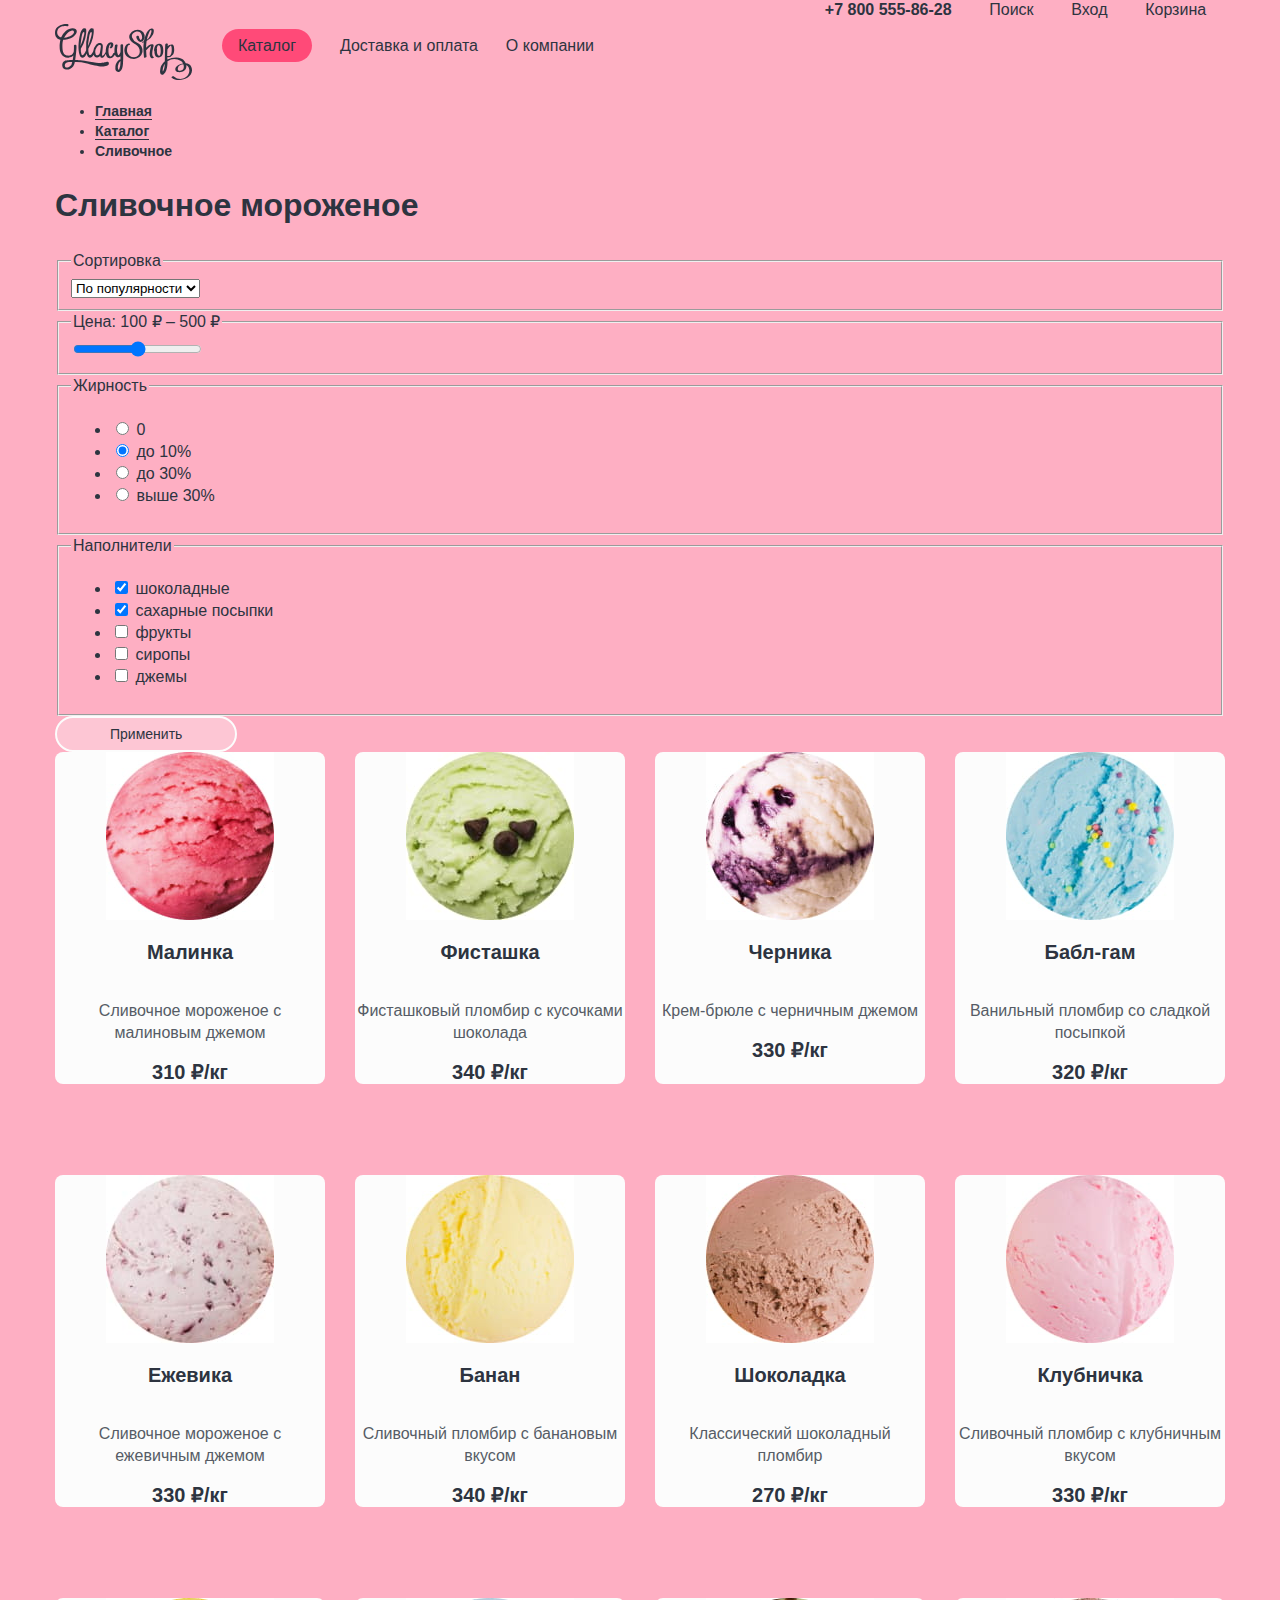
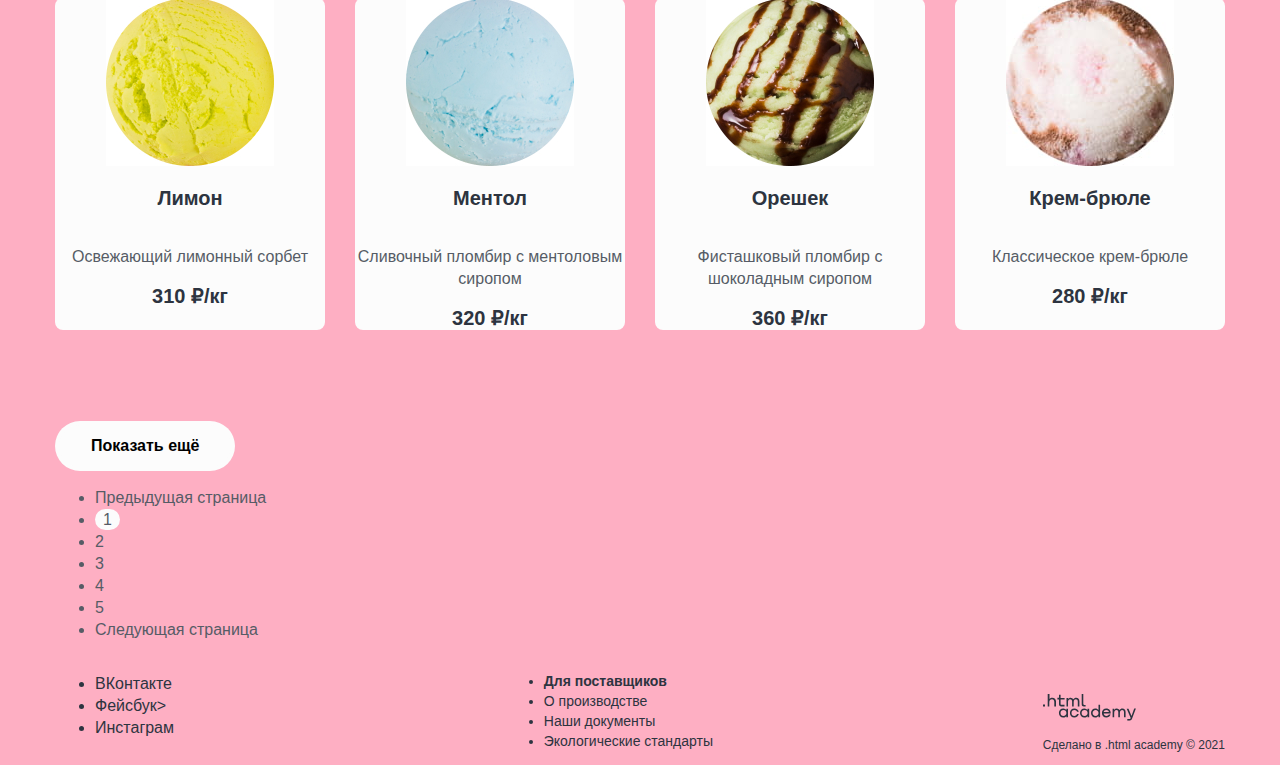
==== catalog.html @ a1d9c7c0 "Merge pull request #4 from ElenaMihailova/master" ====
<!DOCTYPE html>
<html lang="ru">
<head>
  <meta charset="UTF-8">
  <meta http-equiv="X-UA-Compatible" content="IE=edge">
  <meta name="viewport" content="width=device-width, initial-scale=1.0">
  <link rel="stylesheet" href="styles/styles.css">
  <title>Каталог</title>
</head>
<body>
  <header class="page_header">
    <a class="navigation_logo" href="index.html">
      <img class="page_header_logo" src="images/logo.svg" width="137" height="56" alt="Логотип">
    </a>
    <nav class="navigation">
      <ul class="navigation_list">
        <li class="navigation_item">
          <a class="navigation_link navigation_link_aktiv">Каталог</a>
        </li>
        <li class="navigation_item">
          <a class="navigation_link" href="#">Доставка и оплата</a>
        </li>
        <li class="navigation_item">
          <a class="navigation_link" href="#">О компании</a>
        </li>
      </ul>
    </nav>
    <ul class="info-user">
      <li class="info_item">
        <a class="contacts-phone" href="tel:+78005558628">+7 800 555-86-28</a>
      </li>
      <li class="info_item">
        <a class="info_link" href="#">
          <span class="visually-hidden">Поиск</span>
        </a>
      </li>
      <li class="info_item">
        <a class="info_link" href="#">
          <span class="visually-hidden">Вход</span>
        </a>
      </li>
      <li class="info_item">
        <a class="info_link" href="#">
          <span class="visually-hidden">Корзина</span>
        </a>
      </li>
    </ul>
  </header>
  <main class="main_inner main-container">
    <div class="page_container">
    <header class="inner_header">
      <ul class="breadcrumbs">
        <li class="breadcrumbs_item">
          <a class="breadcrumbs_link" href="index.html">Главная</a>
        </li>
        <li class="breadcrumbs_item">
          <a class="breadcrumbs_link" href="#">Каталог</a>
        </li>
        <li class="breadcrumbs_item">
          <a class="breadcrumbs_link_active">Сливочное</a>
        </li>
      </ul>
      <h1 class="inner_header_title">Сливочное мороженое</h1>
    </header>
    <section class="catalog_products">
      <h2 hidden class="visually-hidden">Список сортов с фильтрами</h2>
      <div class="catalog_filter_container">   
      <form class="catalog_filter" action="https://echo.htmlacademy.ru/" method="get">
        <fieldset class="catalog_filter_group">
          <legend class="catalog_filter_group_title">Сортировка</legend>
          <select class="select_control" aria-label="Сортировка">
            <option value="popular">По популярности</option>
          </select>
        </fieldset>
        <fieldset class="catalog_filter_group">
          <legend class="catalog_filter_title">Цена: 100 ₽ – 500 ₽</legend>
          <input class="control-input" type="range" min="100" max="500" step="50">
        </fieldset>
        <fieldset class="catalog_filter_group">
          <legend class="catalog_filter_title">Жирность</legend>
          <ul class="catalog_filter_list">
            <li class="catalog_filter_item">
              <label class="control">
                <input class="control-input" type="radio" name="Жирность" value="0">
                0
              </label>
            </li>
            <li class="catalog_filter_item">
              <label class="control">
                <input class="control-input" type="radio" name="Жирность" value="10" checked>
                до 10%
              </label>
            </li>
            <li class="catalog_filter_item">
              <label class="control">
                <input class="control-input" type="radio" name="Жирность" value="30%">
                до 30%
              </label>
            </li>
            <li class="catalog_filter_item">
              <label class="control">
                <input class="control-input" type="radio" name="Жирность" value="выше 30">
                выше 30%
              </label>
            </li>
          </ul>
        </fieldset>
        <fieldset class="catalog_filter_group">
          <legend class="catalog_filter_title">Наполнители</legend>
          <ul class="catalog_filter_list">
            <li class="catalog_filter_item">
              <label class="control">
                <input class="control-input" type="checkbox" name="chocolate" checked>
                шоколадные
              </label>
            </li>
            <li class="catalog_filter_item">
              <label class="control">
                <input class="control-input" type="checkbox" name="sugar" checked>
                сахарные посыпки
              </label>
            </li>
            <li class="catalog_filter_item">
              <label class="control">
                <input class="control-input" type="checkbox" name="fruits">
                фрукты
              </label>
            </li>
            <li class="catalog_filter_item">
              <label class="control">
                <input class="control-input" type="checkbox" name="syrup">
                сиропы
              </label>
            </li>
            <li class="catalog_filter_item">
              <label class="control">
                <input class="control-input" type="checkbox" name="jam">
                джемы
              </label>
            </li>
          </ul>
        </fieldset>
        <button class="button_select" type="submit">Применить</button>
      </form>
    </div>
      <ul class="product_list">
        <li class="product_card">
          <img class="product_card_img" src="images/raspberry-foto.jpg" alt="Шарик малинового мороженого" width="168"
            height="168">
          <h3 class="product_card_title">Малинка</h3>
          <p class="product_card_description">Сливочное мороженое с малиновым джемом</p>
          <b class="product_card_price">310 ₽/кг</b>
          <a class="product_card_button" href="#"> 
          </a>
        </li>
        <li class="product_card">
          <img class="product_card_img" src="images/pistachio-foto.jpg" alt="Фисташка" width="168" height="168">
          <h3 class="product_card_title">Фисташка</h3>
          <p class="product_card_description">Фисташковый пломбир с кусочками шоколада</p>
          <b class="product_card_price">340 ₽/кг</b>
          <a class="product_card_button" href="#"> 
          </a>
        </li>
        <li class="product_card">
          <img class="product_card_img" src="images/blueberry-foto.jpg" alt="Черника" width="168" height="168">
          <h3 class="product_card_title">Черника</h3>
          <p class="product_card_description">Крем-брюле с черничным джемом</p>
          <b class="product_card_price">330 ₽/кг</b>
          <a class="product_card_button" href="#">
            </a>
        </li>
        <li class="product_card">
          <img class="product_card_img" src="images/bubble.jpg" alt="Бабл-гам" width="168" height="168">
          <h3 class="product_card_title">Бабл-гам</h3>
          <p class="product_card_description">Ванильный пломбир со сладкой посыпкой</p>
          <b class="product_card_price">320 ₽/кг</b>
          <a class="product_card_button" href="#"> 
          </a>
        </li>
        <li class="product_card">
          <img class="product_card_img" src="images/blackberry.jpg" alt="Ежевика" width="168" height="168">
          <h3 class="product_card_title">Ежевика</h3>
          <p class="product_card_description">Сливочное мороженое с ежевичным джемом</p>
          <b class="product_card_price">330 ₽/кг</b>
          <a class="product_card_button" href="#"> 
          </a>
        </li>
        <li class="product_card">
          <img class="product_card_img" src="images/banana.jpg" alt="Банан" width="168" height="168">
          <h3 class="product_card_title">Банан</h3>
          <p class="product_card_description">Сливочный пломбир с банановым вкусом</p>
          <b class="product_card_price">340 ₽/кг</b>
          <a class="product_card_button" href="#"> 
          </a>
        </li>
        <li class="product_card">
          <img class="product_card_img" src="images/chocolate.jpg" alt="Шоколадка" width="168" height="168">
          <h3 class="product_card_title">Шоколадка</h3>
          <p class="product_card_description">Классический шоколадный пломбир</p>
          <b class="product_card_price">270 ₽/кг</b>
          <a class="product_card_button" href="#"> 
          </a>
        </li>
        <li class="product_card">
          <img class="product_card_img" src="images/strawberry.jpg" alt="Клубничка" width="168" height="168">
          <h3 class="product_card_title">Клубничка</h3>
          <p class="product_card_description">Сливочный пломбир с клубничным вкусом</p>
          <b class="product_card_price">330 ₽/кг</b>
          <a class="product_card_button" href="#"> 
          </a>
        </li>
        <li class="product_card">
          <img class="product_card_img" src="images/lime.jpg" alt="Лимон" width="168" height="168">
          <h3 class="product_card_title">Лимон</h3>
          <p class="product_card_description">Освежающий лимонный сорбет</p>
          <b class="product_card_price">310 ₽/кг</b>
          <a class="product_card_button" href="#"> 
          </a>
        </li>
        <li class="product_card">
          <img class="product_card_img" src="images/menthol.jpg" alt="Ментол" width="168" height="168">
          <h3 class="product_card_title">Ментол</h3>
          <p class="product_card_description">Сливочный пломбир с ментоловым сиропом</p>
          <b class="product_card_price">320 ₽/кг</b>
          <a class="product_card_button" href="#"> 
          </a>
        </li>
        <li class="product_card">
          <img class="product_card_img" src="images/nuts.jpg" alt="Орешек" width="168" height="168">
          <h3 class="product_card_title">Орешек</h3>
          <p class="product_card_description">Фисташковый пломбир с шоколадным сиропом</p>
          <b class="product_card_price">360 ₽/кг</b>
          <a class="product_card_button" href="#">
          </a>
        </li>
        <li class="product_card">
          <img class="product_card_img" src="images/creme.jpg" alt="Крем-брюле" width="168" height="168">
          <h3 class="product_card_title">Крем-брюле</h3>
          <p class="product_card_description">Классическое крем-брюле</p>
          <b class="product_card_price">280 ₽/кг</b>
          <a class="product_card_button" href="#"> 
          </a>
        </li>
      </ul>
    </section>
    <button class="pagination_button" type="button">Показать ещё</button>
    <ul class="pagination_list">
      <li class="pagination_item">
        <a class="pagination_link pagination_prev pagination_disabled" href="#">
          <span class="visually-hidden">Предыдущая страница</span>
        </a>
      </li>
      <li class="pagination_item">
        <a class="pagination_link pagination_current">1</a>
      </li>
      <li class="pagination_item">
        <a class="pagination_link" href="#">2</a>
      </li>
      <li class="pagination_item">
        <a class="pagination_link" href="#">3</a>
      </li>
      <li class="pagination_item">
        <a class="pagination_link" href="#">4</a>
      </li>
      <li class="pagination_item">
        <a class="pagination_link" href="#">5</a>
      </li>
      <li class="pagination_item">
        <a class="pagination_link pagination_next" href="#">
          <span class="visually-hidden">Следующая страница</span>
        </a>
      </li>
    </ul>
  </div>
  </main>
  <footer class="page_footer">
    <div class="page-footer-container">  
    <ul class="socials_list">
      <li class="socials_item">
        <a class="button_social" href="https://vk.com/htmlacademy"><span class="visually-hidden">ВКонтакте</span>
        </a>
      </li>
      <li class="socials_item">
        <a class="button_social" href="https://www.facebook.com/htmlacademy"><span
            class="visually-hidden">Фейсбук</span>>
        </a>
      </li>
      <li class="socials_item">
        <a class="button_social" href="https://www.instagram.com/htmlacademy/"><span
            class="visually-hidden">Инстаграм</span>
        </a>
      </li>
    </ul>
    <div class="documents">
      <ul class="documents_list">
        <li class="documents_item"><b>Для
            поставщиков</b></li>
        <li class="documents_item">
          <a class="documents_link" href="#">О производстве</a>
        </li>
        <li class="documents_item">
          <a class="documents_link" href="#">Наши документы</a>
        </li>
        <li class="documents_item">
          <a class="documents_link" href="#">Экологические стандарты</a>
        </li>
      </ul>
    </div>
    <div class="info_academy">
      <a target="_blank" href="https://htmlacademy.ru/">
        <img src="images/logo_htmlacademy.svg" alt="Логотип" width="93" height="27">
      </a>
      <p>Сделано в
        <a target="_blank" href="https://htmlacademy.ru/">.html academy</a>
        © 2021
      </p>
    </div>
  </div>
  </footer>
</body>
</html>
---- styles/styles.css ----
@font-face {
	font-family: "Inter";
	src: url("../fonts/inter-400.woff2");
	font-style: normal;
	font-weight: 400;
	font-display: swap;
}
@font-face {
	font-family: "Inter";
	src: url("../fonts/inter-700.woff2");
	font-style: normal;
	font-weight: 700;
	font-display: swap;
}
@font-face {
	font-family: "Inter";
	src: url("../fonts/inter-900.woff2");
	font-style: normal;
	font-weight: 900;
	font-display: swap;
}
html {
	height: 100%;
}
body {
	font-family: "Inter", sans-serif;
	font-size: 16px;
	line-height: 22px;
	background-color: #feafc3;
	color: #565c66;
	margin: 0;
	display: flex;
	flex-direction: column;
	min-height: 100%;
}
header {
	line-height: 20px;
	color: #2d3440;
}
.main-container {
	flex-grow: 1;
}
.page_header a,
.main_index a,
.page_footer a,
.main_inner a,
.inner_header a {
	text-decoration: none;
	color: inherit;
}
.page_header {
	display: grid;
	grid-template-columns: 137px 400px 601px;
	column-gap: 16px;
	margin: 0 auto;
}
.page_header_logo {
	margin-top: 24px;
}
.navigation_list,
.info-user {
	margin: 0;
	padding: 0;
	list-style-type: none;
}
.navigation_list {
	display: flex;
	justify-content: space-around;
	margin-top: 36px;
}
.info-user {
	display: flex;
	justify-content: space-around;
	margin-left: 182px;
}
.contacts-phone {
	font-weight: 700;
}
.page_container {
	width: 1170px;
	margin: 0 auto;
}
.slider_options {
	list-style-type: none;
	padding: 0;
	margin: 0;
}
.slider_title {
	font-weight: 900;
	font-size: 36px;
	line-height: 46px;
	color: #2d3440;
	text-align: left;
}
.slider_text {
	color: #2d3440;
	text-align: left;
}
.offers,
.news_blog_text,
.delivery_date,
.delivery_tel,
.delivery_address {
	color: #2d3440;
}
.offers_title {
	font-weight: 900;
	font-size: 32px;
	line-height: 46px;
	text-align: center;
}
.offers_list {
	display: flex;
	justify-content: space-between;
	list-style-type: none;
	margin: 0 auto;
	padding: 0;
	width: 1170px;
}
.offers_item {
	width: 570px;
	background-color: #ff7799;
	border-radius: 16px;
}
.offers_item_description {
	width: 321px;
	margin-left: 40px;
}
.offers_item_button {
	background: #fcfcfc;
	border: 4px solid rgba(252, 252, 252, 0.4);
	border-radius: 26px;
	color: #2d3440;
	font-weight: 700;
	padding: 12px 32px;
	margin-left: 40px;
}
.offers_item_title {
	font-weight: 700;
	font-size: 24px;
	line-height: 30px;
	color: #2d3440;
	padding-left: 40px;
}
.popular_title {
	font-weight: 900;
	font-size: 32px;
	line-height: 46px;
	color: #2d3440;
	text-align: center;
}
.popular_list {
	display: flex;
	justify-content: space-between;
	width: 1170px;
	margin: 0 auto;
	padding: 0;
}
.popular_item_title {
	font-size: 20px;
	line-height: 24px;
	font-weight: 700;
	color: #2d3440;
}
.popular_item {
	display: flex;
	flex-direction: column;
	margin: 0 auto;
	justify-content: center;
	align-content: center;
	background-color: #fcfcfc;
	border-radius: 8px;
	padding-left: 40px;
	padding-right: 40px;
	padding-bottom: 48px;
}
.popular_description,
.popular_item_title {
	width: 190px;
	text-align: center;
}
.popular_item_img {
	order: -1;
}
.price_item {
	font-size: 20px;
	color: #2d3440;
	font-weight: 700;
	text-align: center;
}
.advantages {
	background-image: url("../images/waffle_back.jpg");
	border-radius: 16px;
	background-size: 1170px auto;
	background-repeat: no-repeat;
	padding: 24px;
	margin-top: 80px;
	margin-bottom: 80px;
}
.advantages_background {
	background-color: #fcfcfc;
	background-size: 1122px auto;
	border-radius: 16px;

	margin-left: auto;
	margin-right: auto;
}
.advantages_title {
	text-align: center;
	font-weight: 900;
	color: #2d3440;
	font-size: 32px;
	line-height: 46px;
}
.container_news {
	display: flex;
	justify-content: space-between;
}
.news_blog {
	background-image: url("../images/ice_news.png");
	background-repeat: no-repeat;
	border-radius: 16px;
	width: 570px;
	height: 220px;
	padding-left: 32px;
	padding-top: 32px;
}
.news_blog_img {
	top: 50px;
	left: 50px;
}
.news_blog_title {
	font-size: 16px;
	line-height: 20px;
	font-weight: normal;
	padding: 0;
}
.news_blog_text {
	font-size: 24px;
	line-height: 30px;
	font-weight: 700;
	width: 303px;
}
.newsletter {
	background-image: url("../images/mail.png");
	border-radius: 16px;
	background-repeat: no-repeat;
	width: 570px;
}
.newsletter_background {
	background-color: #fcfcfc;
	border-radius: 16px;
	margin: 6px;
	padding: 26px;
}
.delivery {
	background-image: url("../images/ice_delivery.png");
	border-radius: 16px;
	background-repeat: no-repeat;
	display: flex;
	justify-content: space-between;
	margin: 0 auto;
}
.delivery_description {
	padding-left: 100px;
	padding-right: 135px;
	padding-top: 167px;
	padding-bottom: 163px;
	width: 371px;
}
.delivery_titel {
	font-size: 32px;
	line-height: 46px;
	font-weight: 900;
	color: #2d3440;
}
.button {
	background-color: #ff2f64;
	border-radius: 26px;
	border: 4px solid rgba(255, 47, 100, 0.3);
	color: #fcfcfc;
	font-weight: 700;
	padding: 13px 32px;
}
.delivery_form {
	background-color: #fcfcfc;
	border-radius: 8px;
	width: 500px;
	height: 406px;
	margin-top: 64px;
	margin-bottom: 64px;
	margin-right: 64px;
	padding-left: 40px;
	padding-right: 40px;
}
.delivery_form_descriprion {
	padding-top: 40px;
}
.contacts {
	background-image: url("../images/Contacts.png");
	border-radius: 16px;
	background-repeat: no-repeat;
	background-size: 1170px 492px;
	padding: 64px 64px;
	background-position: center;
	margin-bottom: 80px;
}
.contacts_titel {
	font-size: 16px;
	line-height: 22px;
	font-weight: 400;
	color: #565c66;
}
.contacts_address,
.contacts_tel_bold {
	font-size: 20px;
	line-height: 24px;
	color: #2d3440;
}
/* ---- повтор , цвет текста серый так и остается---*/
.button-feedback {
	color: #fcfcfc;
}
footer {
	color: #2d3440;
}
.documents {
	font-size: 14px;
	line-height: 20px;
}
.info_academy {
	font-size: 12px;
	line-height: 16px;
}
.page-footer-container {
	display: flex;
	width: 1170px;
	margin: 0 auto;
	justify-content: space-between;
}
/*----Каталог----*/
.navigation_link_aktiv {
	background: #ff4a78;
	border-radius: 26px;
	color: #fcfcfc;
	padding: 8px 16px;
}
.breadcrumbs_item {
	font-size: 14px;
	line-height: 20px;
	font-weight: 700;
}
.breadcrumbs_link {
	border-bottom: 1px solid #2d3440;
}
.catalog_filter_group {
	color: #2d3440;
}
.inner_header_title {
	font-size: 32px;
	font-weight: 900;
	line-height: 46px;
}
.button_select {
	background: rgba(252, 252, 252, 0.3);
	border: 2px solid #fcfcfc;
	border-radius: 20px;
	font-size: 14px;
	color: #2d3440;
	padding: 8px 53px;
}
.product_card {
	background-color: #fcfcfc;
	border-radius: 8px;
	text-align: center;
	padding: 40px 10px;
	margin-bottom: 91px;
}
.product_card_title,
.product_card_price {
	font-size: 20px;
	line-height: 24px;
	font-weight: 700;
	color: #2d3440;
}
.pagination_button {
	background: #fcfcfc;
	border: 4px solid rgba(252, 252, 252, 0.4);
	border-radius: 26px;
	padding: 12px 32px;
	font-size: 16px;
	font-weight: 700;
}
.pagination_current {
	background-color: #fcfcfc;
	border-radius: 50px;
	padding: 2px 8px;
	margin: 10px 0;
}
.pagination_link {
	line-height: 20px;
	color: #2d3440;
}
.product_card {
	list-style-type: none;
	padding: 0;
}
.product_list {
	display: flex;
	flex-wrap: wrap;
	justify-content: space-between;
	margin: 0 auto;
	padding: 0;
}
.product_card {
	display: flex;
	flex-direction: column;
	align-content: center;
	width: 270px;
}
.product_card_img {
	align-self: center;
}
.info_academy {
	align-self: flex-end;
}
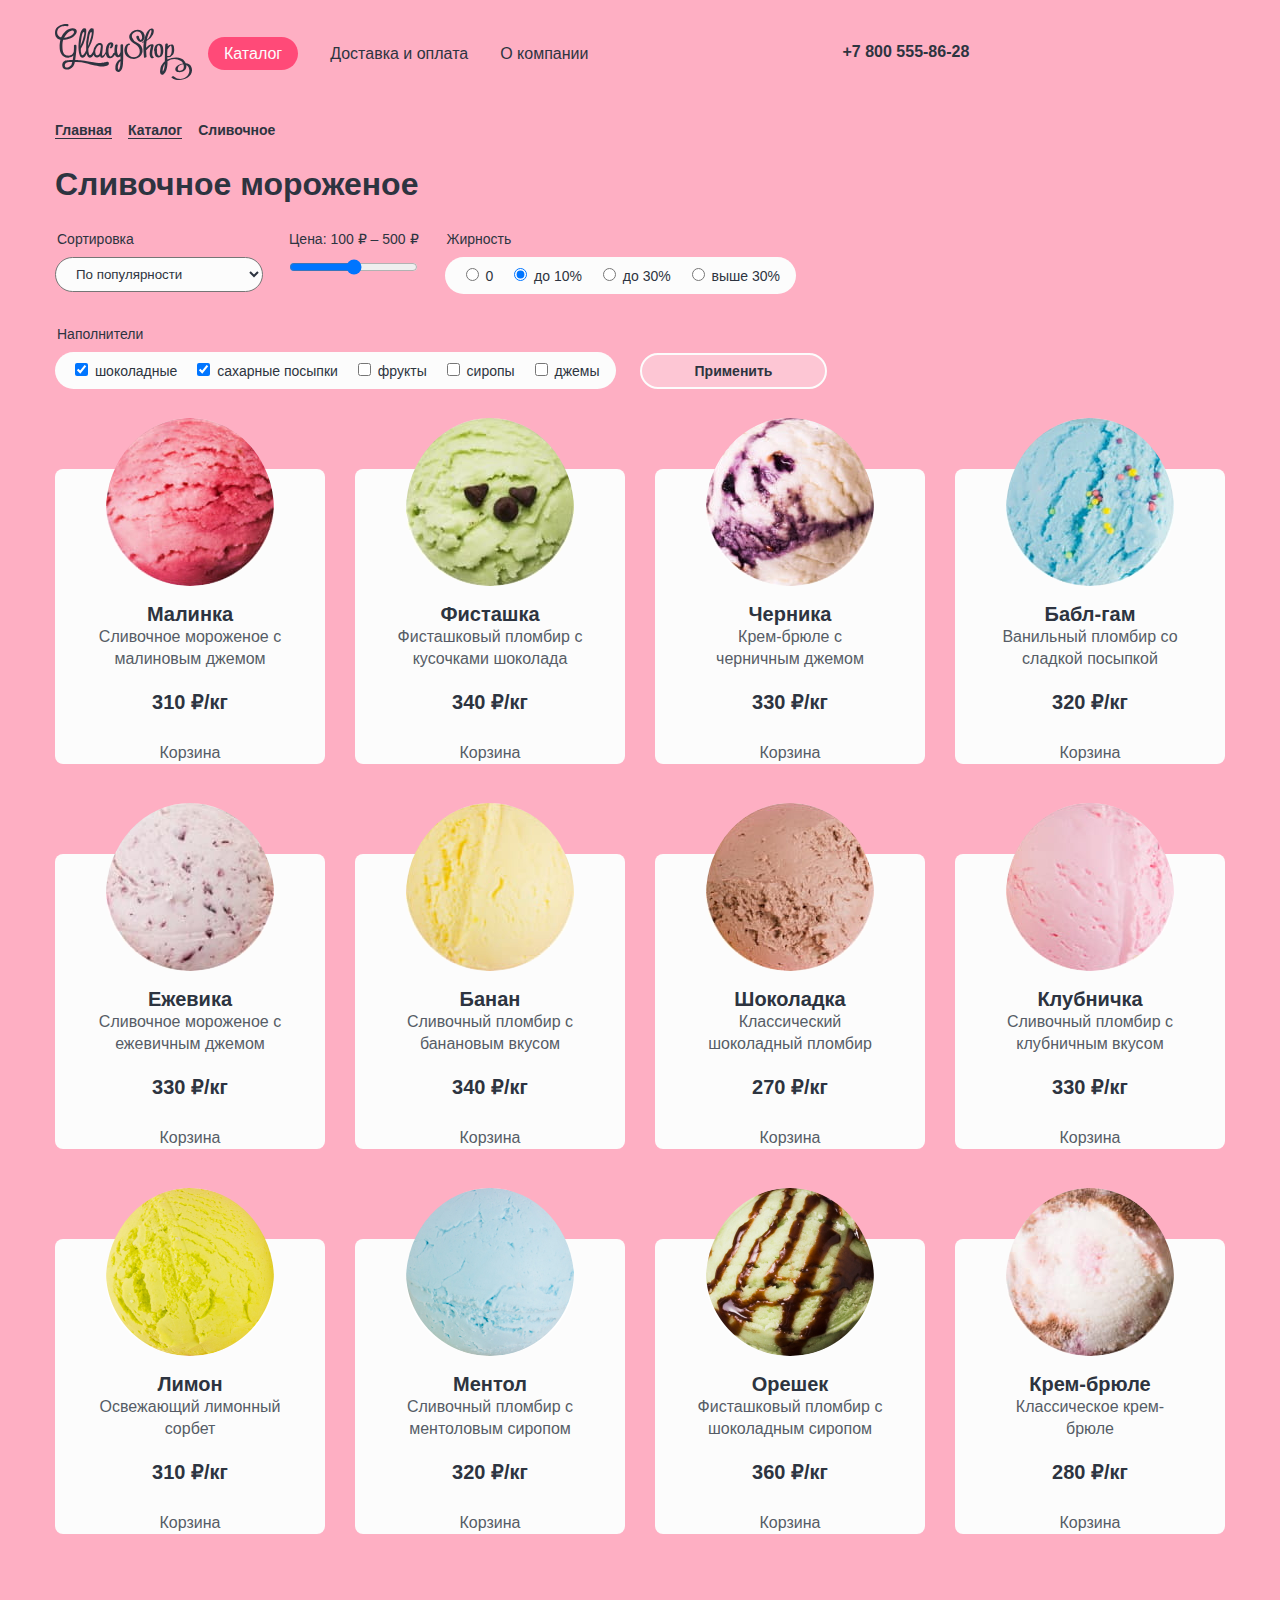
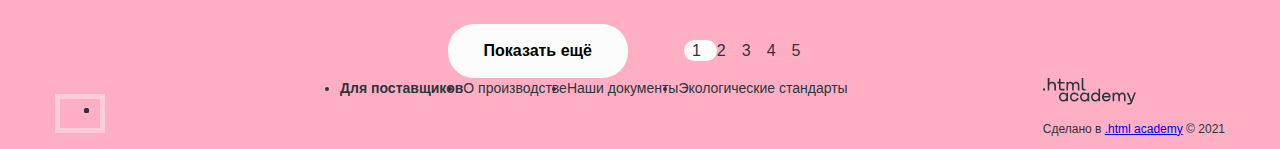
==== commit 5a58a745: "Микросетки на флексах" ====
--- a/catalog.html
+++ b/catalog.html
@@ -9,38 +9,38 @@
 </head>
 <body>
   <header class="page_header">
-    <a class="navigation_logo" href="index.html">
+    <a class="navigation_logo link" href="index.html">
       <img class="page_header_logo" src="images/logo.svg" width="137" height="56" alt="Логотип">
     </a>
     <nav class="navigation">
       <ul class="navigation_list">
         <li class="navigation_item">
-          <a class="navigation_link navigation_link_aktiv">Каталог</a>
+          <a class="navigation_link navigation_link_aktiv link">Каталог</a>
         </li>
         <li class="navigation_item">
-          <a class="navigation_link" href="#">Доставка и оплата</a>
+          <a class="navigation_link link" href="#">Доставка и оплата</a>
         </li>
         <li class="navigation_item">
-          <a class="navigation_link" href="#">О компании</a>
+          <a class="navigation_link link" href="#">О компании</a>
         </li>
       </ul>
     </nav>
     <ul class="info-user">
       <li class="info_item">
-        <a class="contacts-phone" href="tel:+78005558628">+7 800 555-86-28</a>
+        <a class="contacts-phone link" href="tel:+78005558628">+7 800 555-86-28</a>
       </li>
       <li class="info_item">
-        <a class="info_link" href="#">
+        <a class="info_link link" href="#">
           <span class="visually-hidden">Поиск</span>
         </a>
       </li>
       <li class="info_item">
-        <a class="info_link" href="#">
+        <a class="info_link link" href="#">
           <span class="visually-hidden">Вход</span>
         </a>
       </li>
       <li class="info_item">
-        <a class="info_link" href="#">
+        <a class="info_link link" href="#">
           <span class="visually-hidden">Корзина</span>
         </a>
       </li>
@@ -48,261 +48,265 @@
   </header>
   <main class="main_inner main-container">
     <div class="page_container">
-    <header class="inner_header">
-      <ul class="breadcrumbs">
-        <li class="breadcrumbs_item">
-          <a class="breadcrumbs_link" href="index.html">Главная</a>
-        </li>
-        <li class="breadcrumbs_item">
-          <a class="breadcrumbs_link" href="#">Каталог</a>
-        </li>
-        <li class="breadcrumbs_item">
-          <a class="breadcrumbs_link_active">Сливочное</a>
-        </li>
-      </ul>
-      <h1 class="inner_header_title">Сливочное мороженое</h1>
-    </header>
-    <section class="catalog_products">
-      <h2 hidden class="visually-hidden">Список сортов с фильтрами</h2>
-      <div class="catalog_filter_container">   
-      <form class="catalog_filter" action="https://echo.htmlacademy.ru/" method="get">
-        <fieldset class="catalog_filter_group">
-          <legend class="catalog_filter_group_title">Сортировка</legend>
-          <select class="select_control" aria-label="Сортировка">
-            <option value="popular">По популярности</option>
-          </select>
-        </fieldset>
-        <fieldset class="catalog_filter_group">
-          <legend class="catalog_filter_title">Цена: 100 ₽ – 500 ₽</legend>
-          <input class="control-input" type="range" min="100" max="500" step="50">
-        </fieldset>
-        <fieldset class="catalog_filter_group">
-          <legend class="catalog_filter_title">Жирность</legend>
-          <ul class="catalog_filter_list">
-            <li class="catalog_filter_item">
-              <label class="control">
-                <input class="control-input" type="radio" name="Жирность" value="0">
-                0
-              </label>
+      <header class="inner_header">
+        <ul class="breadcrumbs">
+          <li class="breadcrumbs_item">
+            <a class="breadcrumbs_link link" href="index.html">Главная</a>
+          </li>
+          <li class="breadcrumbs_item">
+            <a class="breadcrumbs_link link" href="#">Каталог</a>
+          </li>
+          <li class="breadcrumbs_item">
+            <a class="breadcrumbs_link_active link">Сливочное</a>
+          </li>
+        </ul>
+        <h1 class="inner_header_title">Сливочное мороженое</h1>
+      </header>
+      <section class="catalog_products">
+        <h2 class="visually-hidden">Список сортов с фильтрами</h2>
+        <div class="catalog_filter_container">   
+        <form class="catalog_filter" action="https://echo.htmlacademy.ru/" method="get">
+          <fieldset class="catalog_filter_group">
+              <legend class="catalog_filter_group_title">Сортировка</legend>
+              <select class="select_control" aria-label="Сортировка">
+                <option value="popular">По популярности</option>
+              </select>
+            </fieldset>
+          <fieldset class="catalog_filter_group">
+            <legend class="catalog_filter_title">Цена: 100 ₽ – 500 ₽</legend>
+            <input class="control-input" type="range" min="100" max="500" step="50">
+          </fieldset>
+          <fieldset class="catalog_filter_group">
+            <legend class="catalog_filter_title">Жирность</legend>
+            <ul class="catalog_filter_list">
+              <li class="catalog_filter_item">
+                <label class="control">
+                  <input class="control-input" type="radio" name="Жирность" value="0">
+                  0
+                </label>
+              </li>
+              <li class="catalog_filter_item">
+                <label class="control">
+                  <input class="control-input" type="radio" name="Жирность" value="10" checked>
+                  до 10%
+                </label>
+              </li>
+              <li class="catalog_filter_item">
+                <label class="control">
+                  <input class="control-input" type="radio" name="Жирность" value="30%">
+                  до 30%
+                </label>
+              </li>
+              <li class="catalog_filter_item">
+                <label class="control">
+                  <input class="control-input" type="radio" name="Жирность" value="выше 30">
+                  выше 30%
+                </label>
+              </li>
+            </ul>
+          </fieldset>
+          <fieldset class="catalog_filter_group">
+            <legend class="catalog_filter_title">Наполнители</legend>
+            <ul class="catalog_filter_list">
+              <li class="catalog_filter_item">
+                <label class="control">
+                  <input class="control-input" type="checkbox" name="chocolate" checked>
+                  шоколадные
+                </label>
+              </li>
+              <li class="catalog_filter_item">
+                <label class="control">
+                  <input class="control-input" type="checkbox" name="sugar" checked>
+                  сахарные посыпки
+                </label>
+              </li>
+              <li class="catalog_filter_item">
+                <label class="control">
+                  <input class="control-input" type="checkbox" name="fruits">
+                  фрукты
+                </label>
+              </li>
+              <li class="catalog_filter_item">
+                <label class="control">
+                  <input class="control-input" type="checkbox" name="syrup">
+                  сиропы
+                </label>
+              </li>
+              <li class="catalog_filter_item">
+                <label class="control">
+                  <input class="control-input" type="checkbox" name="jam">
+                  джемы
+                </label>
+              </li>
+            </ul>
+          </fieldset>
+          <button class="button_select" type="submit">Применить</button>
+         </form>
+         </div>
+         <ul class="product_list">
+          <li class="product_card">
+            <img class="product_card_img" src="images/raspberry-foto.jpg" alt="Шарик малинового мороженого" width="168"
+              height="168">
+                <h3 class="product_card_title">Малинка</h3>
+                <p class="product_card_description">Сливочное мороженое с малиновым джемом</p>
+              <b class="product_card_price">310 ₽/кг</b>
+            <a class="product_card_button link" href="#"> Корзина 
+            </a>
+          </li>
+          <li class="product_card">
+            <img class="product_card_img" src="images/pistachio-foto.jpg" alt="Фисташка" width="168" height="168">
+            <h3 class="product_card_title">Фисташка</h3>
+            <p class="product_card_description">Фисташковый пломбир с кусочками шоколада</p>
+            <b class="product_card_price">340 ₽/кг</b>
+            <a class="product_card_button link" href="#"> Корзина
+            </a>
+          </li>
+          <li class="product_card">
+            <img class="product_card_img" src="images/blueberry-foto.jpg" alt="Черника" width="168" height="168">
+            <h3 class="product_card_title">Черника</h3>
+            <p class="product_card_description">Крем-брюле с черничным джемом</p>
+            <b class="product_card_price">330 ₽/кг</b>
+            <a class="product_card_button link" href="#">Корзина
+              </a>
+          </li>
+          <li class="product_card">
+            <img class="product_card_img" src="images/bubble.jpg" alt="Бабл-гам" width="168" height="168">
+            <h3 class="product_card_title">Бабл-гам</h3>
+            <p class="product_card_description">Ванильный пломбир со сладкой посыпкой</p>
+            <b class="product_card_price">320 ₽/кг</b>
+            <a class="product_card_button link" href="#">Корзина
+            </a>
+          </li>
+          <li class="product_card">
+            <img class="product_card_img" src="images/blackberry.jpg" alt="Ежевика" width="168" height="168">
+            <h3 class="product_card_title">Ежевика</h3>
+            <p class="product_card_description">Сливочное мороженое с ежевичным джемом</p>
+            <b class="product_card_price">330 ₽/кг</b>
+            <a class="product_card_button link" href="#">Корзина 
+            </a>
+          </li>
+          <li class="product_card">
+            <img class="product_card_img" src="images/banana.jpg" alt="Банан" width="168" height="168">
+            <h3 class="product_card_title">Банан</h3>
+            <p class="product_card_description">Сливочный пломбир с банановым вкусом</p>
+            <b class="product_card_price">340 ₽/кг</b>
+            <a class="product_card_button link" href="#">Корзина 
+            </a>
+          </li>
+          <li class="product_card">
+            <img class="product_card_img" src="images/chocolate.jpg" alt="Шоколадка" width="168" height="168">
+            <h3 class="product_card_title">Шоколадка</h3>
+            <p class="product_card_description">Классический шоколадный пломбир</p>
+            <b class="product_card_price">270 ₽/кг</b>
+            <a class="product_card_button link" href="#">Корзина
+            </a>
+          </li>
+          <li class="product_card">
+            <img class="product_card_img" src="images/strawberry.jpg" alt="Клубничка" width="168" height="168">
+            <h3 class="product_card_title">Клубничка</h3>
+            <p class="product_card_description">Сливочный пломбир с клубничным вкусом</p>
+            <b class="product_card_price">330 ₽/кг</b>
+            <a class="product_card_button link" href="#">Корзина
+            </a>
+          </li>
+          <li class="product_card">
+            <img class="product_card_img" src="images/lime.jpg" alt="Лимон" width="168" height="168">
+            <h3 class="product_card_title">Лимон</h3>
+            <p class="product_card_description">Освежающий лимонный сорбет</p>
+            <b class="product_card_price">310 ₽/кг</b>
+            <a class="product_card_button link" href="#">Корзина 
+            </a>
+          </li>
+          <li class="product_card">
+            <img class="product_card_img" src="images/menthol.jpg" alt="Ментол" width="168" height="168">
+            <h3 class="product_card_title">Ментол</h3>
+            <p class="product_card_description">Сливочный пломбир с ментоловым сиропом</p>
+            <b class="product_card_price">320 ₽/кг</b>
+            <a class="product_card_button link" href="#">Корзина 
+            </a>
+          </li>
+          <li class="product_card">
+            <img class="product_card_img" src="images/nuts.jpg" alt="Орешек" width="168" height="168">
+            <h3 class="product_card_title">Орешек</h3>
+            <p class="product_card_description">Фисташковый пломбир с шоколадным сиропом</p>
+            <b class="product_card_price">360 ₽/кг</b>
+            <a class="product_card_button link" href="#">Корзина
+            </a>
+          </li>
+          <li class="product_card">
+            <img class="product_card_img" src="images/creme.jpg" alt="Крем-брюле" width="168" height="168">
+            <h3 class="product_card_title">Крем-брюле</h3>
+            <p class="product_card_description">Классическое крем-брюле</p>
+            <b class="product_card_price">280 ₽/кг</b>
+            <a class="product_card_button link" href="#">Корзина 
+            </a>
+          </li>
+         </ul>
+      </section>
+      <div class="pagination-container">
+        <button class="pagination_button" type="button">Показать ещё</button>
+            <ol class="pagination_list">
+              <li class="pagination_item">
+               <a class="pagination_link pagination_prev pagination_disabled" href="#">
+                 <span class="visually-hidden">Предыдущая страница</span>
+               </a>
+              </li>
+              <li class="pagination_item">
+                <a class="pagination_link pagination_current link">1</a>
+             </li>
+             <li class="pagination_item">
+               <a class="pagination_link link" href="#">2</a>
+             </li>
+             <li class="pagination_item">
+               <a class="pagination_link link" href="#">3</a>
             </li>
-            <li class="catalog_filter_item">
-              <label class="control">
-                <input class="control-input" type="radio" name="Жирность" value="10" checked>
-                до 10%
-              </label>
-            </li>
-            <li class="catalog_filter_item">
-              <label class="control">
-                <input class="control-input" type="radio" name="Жирность" value="30%">
-                до 30%
-              </label>
-            </li>
-            <li class="catalog_filter_item">
-              <label class="control">
-                <input class="control-input" type="radio" name="Жирность" value="выше 30">
-                выше 30%
-              </label>
-            </li>
-          </ul>
-        </fieldset>
-        <fieldset class="catalog_filter_group">
-          <legend class="catalog_filter_title">Наполнители</legend>
-          <ul class="catalog_filter_list">
-            <li class="catalog_filter_item">
-              <label class="control">
-                <input class="control-input" type="checkbox" name="chocolate" checked>
-                шоколадные
-              </label>
-            </li>
-            <li class="catalog_filter_item">
-              <label class="control">
-                <input class="control-input" type="checkbox" name="sugar" checked>
-                сахарные посыпки
-              </label>
-            </li>
-            <li class="catalog_filter_item">
-              <label class="control">
-                <input class="control-input" type="checkbox" name="fruits">
-                фрукты
-              </label>
-            </li>
-            <li class="catalog_filter_item">
-              <label class="control">
-                <input class="control-input" type="checkbox" name="syrup">
-                сиропы
-              </label>
-            </li>
-            <li class="catalog_filter_item">
-              <label class="control">
-                <input class="control-input" type="checkbox" name="jam">
-                джемы
-              </label>
-            </li>
-          </ul>
-        </fieldset>
-        <button class="button_select" type="submit">Применить</button>
-      </form>
+            <li class="pagination_item">
+          <a class="pagination_link link" href="#">4</a>
+        </li>
+        <li class="pagination_item">
+          <a class="pagination_link link" href="#">5</a>
+        </li>
+        <li class="pagination_item">
+          <a class="pagination_link pagination_next link" href="#">
+            <span class="visually-hidden">Следующая страница</span>
+          </a>
+        </li>
+      </ol>
+      </div>
     </div>
-      <ul class="product_list">
-        <li class="product_card">
-          <img class="product_card_img" src="images/raspberry-foto.jpg" alt="Шарик малинового мороженого" width="168"
-            height="168">
-          <h3 class="product_card_title">Малинка</h3>
-          <p class="product_card_description">Сливочное мороженое с малиновым джемом</p>
-          <b class="product_card_price">310 ₽/кг</b>
-          <a class="product_card_button" href="#"> 
-          </a>
-        </li>
-        <li class="product_card">
-          <img class="product_card_img" src="images/pistachio-foto.jpg" alt="Фисташка" width="168" height="168">
-          <h3 class="product_card_title">Фисташка</h3>
-          <p class="product_card_description">Фисташковый пломбир с кусочками шоколада</p>
-          <b class="product_card_price">340 ₽/кг</b>
-          <a class="product_card_button" href="#"> 
-          </a>
-        </li>
-        <li class="product_card">
-          <img class="product_card_img" src="images/blueberry-foto.jpg" alt="Черника" width="168" height="168">
-          <h3 class="product_card_title">Черника</h3>
-          <p class="product_card_description">Крем-брюле с черничным джемом</p>
-          <b class="product_card_price">330 ₽/кг</b>
-          <a class="product_card_button" href="#">
-            </a>
-        </li>
-        <li class="product_card">
-          <img class="product_card_img" src="images/bubble.jpg" alt="Бабл-гам" width="168" height="168">
-          <h3 class="product_card_title">Бабл-гам</h3>
-          <p class="product_card_description">Ванильный пломбир со сладкой посыпкой</p>
-          <b class="product_card_price">320 ₽/кг</b>
-          <a class="product_card_button" href="#"> 
-          </a>
-        </li>
-        <li class="product_card">
-          <img class="product_card_img" src="images/blackberry.jpg" alt="Ежевика" width="168" height="168">
-          <h3 class="product_card_title">Ежевика</h3>
-          <p class="product_card_description">Сливочное мороженое с ежевичным джемом</p>
-          <b class="product_card_price">330 ₽/кг</b>
-          <a class="product_card_button" href="#"> 
-          </a>
-        </li>
-        <li class="product_card">
-          <img class="product_card_img" src="images/banana.jpg" alt="Банан" width="168" height="168">
-          <h3 class="product_card_title">Банан</h3>
-          <p class="product_card_description">Сливочный пломбир с банановым вкусом</p>
-          <b class="product_card_price">340 ₽/кг</b>
-          <a class="product_card_button" href="#"> 
-          </a>
-        </li>
-        <li class="product_card">
-          <img class="product_card_img" src="images/chocolate.jpg" alt="Шоколадка" width="168" height="168">
-          <h3 class="product_card_title">Шоколадка</h3>
-          <p class="product_card_description">Классический шоколадный пломбир</p>
-          <b class="product_card_price">270 ₽/кг</b>
-          <a class="product_card_button" href="#"> 
-          </a>
-        </li>
-        <li class="product_card">
-          <img class="product_card_img" src="images/strawberry.jpg" alt="Клубничка" width="168" height="168">
-          <h3 class="product_card_title">Клубничка</h3>
-          <p class="product_card_description">Сливочный пломбир с клубничным вкусом</p>
-          <b class="product_card_price">330 ₽/кг</b>
-          <a class="product_card_button" href="#"> 
-          </a>
-        </li>
-        <li class="product_card">
-          <img class="product_card_img" src="images/lime.jpg" alt="Лимон" width="168" height="168">
-          <h3 class="product_card_title">Лимон</h3>
-          <p class="product_card_description">Освежающий лимонный сорбет</p>
-          <b class="product_card_price">310 ₽/кг</b>
-          <a class="product_card_button" href="#"> 
-          </a>
-        </li>
-        <li class="product_card">
-          <img class="product_card_img" src="images/menthol.jpg" alt="Ментол" width="168" height="168">
-          <h3 class="product_card_title">Ментол</h3>
-          <p class="product_card_description">Сливочный пломбир с ментоловым сиропом</p>
-          <b class="product_card_price">320 ₽/кг</b>
-          <a class="product_card_button" href="#"> 
-          </a>
-        </li>
-        <li class="product_card">
-          <img class="product_card_img" src="images/nuts.jpg" alt="Орешек" width="168" height="168">
-          <h3 class="product_card_title">Орешек</h3>
-          <p class="product_card_description">Фисташковый пломбир с шоколадным сиропом</p>
-          <b class="product_card_price">360 ₽/кг</b>
-          <a class="product_card_button" href="#">
-          </a>
-        </li>
-        <li class="product_card">
-          <img class="product_card_img" src="images/creme.jpg" alt="Крем-брюле" width="168" height="168">
-          <h3 class="product_card_title">Крем-брюле</h3>
-          <p class="product_card_description">Классическое крем-брюле</p>
-          <b class="product_card_price">280 ₽/кг</b>
-          <a class="product_card_button" href="#"> 
-          </a>
-        </li>
-      </ul>
-    </section>
-    <button class="pagination_button" type="button">Показать ещё</button>
-    <ul class="pagination_list">
-      <li class="pagination_item">
-        <a class="pagination_link pagination_prev pagination_disabled" href="#">
-          <span class="visually-hidden">Предыдущая страница</span>
-        </a>
-      </li>
-      <li class="pagination_item">
-        <a class="pagination_link pagination_current">1</a>
-      </li>
-      <li class="pagination_item">
-        <a class="pagination_link" href="#">2</a>
-      </li>
-      <li class="pagination_item">
-        <a class="pagination_link" href="#">3</a>
-      </li>
-      <li class="pagination_item">
-        <a class="pagination_link" href="#">4</a>
-      </li>
-      <li class="pagination_item">
-        <a class="pagination_link" href="#">5</a>
-      </li>
-      <li class="pagination_item">
-        <a class="pagination_link pagination_next" href="#">
-          <span class="visually-hidden">Следующая страница</span>
-        </a>
-      </li>
-    </ul>
-  </div>
+      
+  
   </main>
   <footer class="page_footer">
     <div class="page-footer-container">  
     <ul class="socials_list">
       <li class="socials_item">
-        <a class="button_social" href="https://vk.com/htmlacademy"><span class="visually-hidden">ВКонтакте</span>
+        <a class="button_social link" href="https://vk.com/htmlacademy"><span class="visually-hidden">ВКонтакте</span>
         </a>
       </li>
       <li class="socials_item">
-        <a class="button_social" href="https://www.facebook.com/htmlacademy"><span
-            class="visually-hidden">Фейсбук</span>>
+        <a class="button_social link" href="https://www.facebook.com/htmlacademy"><span
+            class="visually-hidden">Фейсбук</span>
         </a>
       </li>
       <li class="socials_item">
-        <a class="button_social" href="https://www.instagram.com/htmlacademy/"><span
+        <a class="button_social link" href="https://www.instagram.com/htmlacademy/"><span
             class="visually-hidden">Инстаграм</span>
         </a>
-      </li>
+        </li>
     </ul>
     <div class="documents">
       <ul class="documents_list">
         <li class="documents_item"><b>Для
             поставщиков</b></li>
         <li class="documents_item">
-          <a class="documents_link" href="#">О производстве</a>
+          <a class="documents_link link" href="#">О производстве</a>
         </li>
         <li class="documents_item">
-          <a class="documents_link" href="#">Наши документы</a>
+          <a class="documents_link link" href="#">Наши документы</a>
         </li>
         <li class="documents_item">
-          <a class="documents_link" href="#">Экологические стандарты</a>
+          <a class="documents_link link" href="#">Экологические стандарты</a>
         </li>
       </ul>
     </div>
--- a/styles/styles.css
+++ b/styles/styles.css
@@ -33,6 +33,16 @@
 	flex-direction: column;
 	min-height: 100%;
 }
+.visually-hidden {
+	position: absolute;
+	width: 1px;
+	height: 1px;
+	margin: -1px;
+	padding: 0;
+	border: 0;
+	clip: rect(0 0 0 0);
+	overflow: hidden;
+}
 header {
 	line-height: 20px;
 	color: #2d3440;
@@ -40,22 +50,19 @@
 .main-container {
 	flex-grow: 1;
 }
-.page_header a,
-.main_index a,
-.page_footer a,
-.main_inner a,
-.inner_header a {
+.link {
 	text-decoration: none;
 	color: inherit;
 }
 .page_header {
-	display: grid;
-	grid-template-columns: 137px 400px 601px;
-	column-gap: 16px;
-	margin: 0 auto;
+	display: flex;
+	margin: 0 auto;
+	padding: 0;
 }
 .page_header_logo {
 	margin-top: 24px;
+	margin-top: 24px;
+	width: 137px;
 }
 .navigation_list,
 .info-user {
@@ -65,16 +72,25 @@
 }
 .navigation_list {
 	display: flex;
+	width: 614px;
+	margin-top: 36px;
+	margin-bottom: 32px;
+	flex-wrap: wrap;
+}
+.navigation_item {
+	padding: 8px 16px;
+	min-width: 32px;
+	min-height: 36px;
+}
+.info-user {
+	display: flex;
+	width: 419px;
 	justify-content: space-around;
-	margin-top: 36px;
-}
-.info-user {
-	display: flex;
-	justify-content: space-around;
-	margin-left: 182px;
 }
 .contacts-phone {
-	font-weight: 700;
+	display: block;
+	font-weight: 700;
+	padding: 42px 0;
 }
 .page_container {
 	width: 1170px;
@@ -85,16 +101,40 @@
 	padding: 0;
 	margin: 0;
 }
+.slider_text {
+	color: #2d3440;
+	text-align: left;
+	display: flex;
+	flex-direction: column;
+	flex-wrap: wrap;
+	justify-content: flex-end;
+}
 .slider_title {
 	font-weight: 900;
 	font-size: 36px;
 	line-height: 46px;
 	color: #2d3440;
 	text-align: left;
-}
-.slider_text {
-	color: #2d3440;
-	text-align: left;
+	flex-grow: 1;
+	width: 470px;
+	margin-top: 0;
+	margin-bottom: 0;
+	padding-bottom: 24px;
+}
+.slider_description {
+	width: 414px;
+	padding-bottom: 48px;
+}
+.slider_bottom {
+	display: flex;
+}
+.slider_pagination {
+	display: flex;
+}
+/* временные рамки до появления иконок*/
+.socials_list,
+.slider_pagination {
+	border: rgba(252, 252, 252, 0.4) 5px solid;
 }
 .offers,
 .news_blog_text,
@@ -116,6 +156,7 @@
 	margin: 0 auto;
 	padding: 0;
 	width: 1170px;
+	margin-bottom: 80px;
 }
 .offers_item {
 	width: 570px;
@@ -129,11 +170,12 @@
 .offers_item_button {
 	background: #fcfcfc;
 	border: 4px solid rgba(252, 252, 252, 0.4);
+	box-shadow: 0px 4px 12px rgba(45, 52, 64, 0.1);
 	border-radius: 26px;
 	color: #2d3440;
 	font-weight: 700;
 	padding: 12px 32px;
-	margin-left: 40px;
+	margin: 0;
 }
 .offers_item_title {
 	font-weight: 700;
@@ -147,51 +189,14 @@
 	font-size: 32px;
 	line-height: 46px;
 	color: #2d3440;
+	width: 527px;
+	margin: 0 auto;
 	text-align: center;
-}
-.popular_list {
-	display: flex;
-	justify-content: space-between;
-	width: 1170px;
-	margin: 0 auto;
-	padding: 0;
-}
-.popular_item_title {
-	font-size: 20px;
-	line-height: 24px;
-	font-weight: 700;
-	color: #2d3440;
-}
-.popular_item {
-	display: flex;
-	flex-direction: column;
-	margin: 0 auto;
-	justify-content: center;
-	align-content: center;
-	background-color: #fcfcfc;
-	border-radius: 8px;
-	padding-left: 40px;
-	padding-right: 40px;
-	padding-bottom: 48px;
-}
-.popular_description,
-.popular_item_title {
-	width: 190px;
-	text-align: center;
-}
-.popular_item_img {
-	order: -1;
-}
-.price_item {
-	font-size: 20px;
-	color: #2d3440;
-	font-weight: 700;
-	text-align: center;
+	margin-bottom: 100px;
 }
 .advantages {
 	background-image: url("../images/waffle_back.jpg");
 	border-radius: 16px;
-	background-size: 1170px auto;
 	background-repeat: no-repeat;
 	padding: 24px;
 	margin-top: 80px;
@@ -201,9 +206,7 @@
 	background-color: #fcfcfc;
 	background-size: 1122px auto;
 	border-radius: 16px;
-
-	margin-left: auto;
-	margin-right: auto;
+	margin: 0 auto;
 }
 .advantages_title {
 	text-align: center;
@@ -211,15 +214,30 @@
 	color: #2d3440;
 	font-size: 32px;
 	line-height: 46px;
+	width: 995px;
+}
+.advantages_item {
+	padding: 0;
+}
+.advantages_description {
+	width: 440px;
 }
 .container_news {
 	display: flex;
 	justify-content: space-between;
+	margin-bottom: 76px;
+}
+.news_blog_link,
+.news_blog_text,
+.news_blog {
+	padding: 0px;
+	margin: 0px;
 }
 .news_blog {
 	background-image: url("../images/ice_news.png");
 	background-repeat: no-repeat;
 	border-radius: 16px;
+	box-sizing: border-box;
 	width: 570px;
 	height: 220px;
 	padding-left: 32px;
@@ -246,12 +264,18 @@
 	border-radius: 16px;
 	background-repeat: no-repeat;
 	width: 570px;
+	padding: 0;
 }
 .newsletter_background {
 	background-color: #fcfcfc;
 	border-radius: 16px;
+	padding: 26px;
+	box-sizing: border-box;
+	width: 558px;
 	margin: 6px;
-	padding: 26px;
+}
+.newsletter_description {
+	width: 506px;
 }
 .delivery {
 	background-image: url("../images/ice_delivery.png");
@@ -281,6 +305,8 @@
 	color: #fcfcfc;
 	font-weight: 700;
 	padding: 13px 32px;
+	font-size: 16px;
+	line-height: 20px;
 }
 .delivery_form {
 	background-color: #fcfcfc;
@@ -305,20 +331,37 @@
 	background-position: center;
 	margin-bottom: 80px;
 }
+.contacts_titel_container {
+	background: #fcfcfc;
+	border-radius: 8px;
+	box-sizing: border-box;
+	width: 343px;
+	padding: 40px;
+}
 .contacts_titel {
 	font-size: 16px;
 	line-height: 22px;
 	font-weight: 400;
 	color: #565c66;
-}
-.contacts_address,
-.contacts_tel_bold {
+	text-align: left;
+}
+.contacts_address {
 	font-size: 20px;
 	line-height: 24px;
 	color: #2d3440;
 }
-/* ---- повтор , цвет текста серый так и остается---*/
-.button-feedback {
+.contacts_tel {
+	font-size: 14px;
+	line-height: 20px;
+	padding-bottom: 32px;
+}
+.contacts_tel_bold {
+	font-weight: 700;
+	font-size: 20px;
+	line-height: 24px;
+	color: #2d3440;
+}
+.button-feedback a {
 	color: #fcfcfc;
 }
 footer {
@@ -345,16 +388,67 @@
 	color: #fcfcfc;
 	padding: 8px 16px;
 }
+.breadcrumbs {
+	list-style-type: none;
+	display: flex;
+	margin: 0;
+	padding: 0;
+}
 .breadcrumbs_item {
 	font-size: 14px;
 	line-height: 20px;
 	font-weight: 700;
+	padding-right: 16px;
 }
 .breadcrumbs_link {
 	border-bottom: 1px solid #2d3440;
 }
+.catalog_products {
+	display: flex;
+	margin: 0 auto;
+	padding: 0;
+	flex-wrap: wrap;
+}
+.catalog_filter {
+	display: flex;
+	flex-wrap: wrap;
+	margin: 0 auto;
+	padding-bottom: 50px;
+}
 .catalog_filter_group {
 	color: #2d3440;
+	border: 0 none;
+	padding: 0;
+	font-size: 14px;
+	line-height: 20px;
+	margin: 0 24px 16px 0;
+}
+.select_control {
+	background: #fcfcfc;
+	border-radius: 20px;
+	color: #2d3440;
+	padding: 8px 63px 8px 16px;
+}
+.catalog_filter_list {
+	list-style-type: none;
+	display: flex;
+	flex-wrap: wrap;
+	padding: 8px 16px;
+	background: #fcfcfc;
+	border-radius: 20px;
+	margin-top: 0;
+}
+.catalog_filter_group_title,
+.catalog_filter_title {
+	padding-bottom: 8px;
+	font-size: 14px;
+	line-height: 20px;
+}
+.catalog_filter_item {
+	padding-right: 16px;
+}
+.catalog_filter_item:last-child {
+	padding-right: 0;
 }
 .inner_header_title {
 	font-size: 32px;
@@ -366,8 +460,12 @@
 	border: 2px solid #fcfcfc;
 	border-radius: 20px;
 	font-size: 14px;
+	font-weight: 700;
 	color: #2d3440;
 	padding: 8px 53px;
+	width: 187px;
+	height: 36px;
+	align-self: center;
 }
 .product_card {
 	background-color: #fcfcfc;
@@ -415,12 +513,57 @@
 .product_card {
 	display: flex;
 	flex-direction: column;
-	align-content: center;
 	width: 270px;
+	margin-bottom: 90px;
 }
 .product_card_img {
+	display: block;
+	margin-top: -51px;
 	align-self: center;
-}
+	border-radius: 50%;
+	padding: 0px 40px 16px;
+}
+
+.product_card_title {
+	padding: 0;
+	margin: 0;
+}
+.product_card_description {
+	width: 190px;
+	align-self: center;
+	padding-left: 40px;
+	padding-right: 40px;
+	padding-bottom: 20px;
+	margin: 0;
+}
+.product_card_price {
+	padding-bottom: 28px;
+}
+.pagination_item {
+	list-style-type: none;
+	padding: 0;
+}
+/* временный флекс, потом переделать на грид с двумя колонками */
+.pagination-container {
+	display: flex;
+	justify-content: center;
+}
+/*  */
+.pagination_list {
+	display: flex;
+}
+.pagination_link {
+	padding-right: 16px;
+}
+
 .info_academy {
 	align-self: flex-end;
 }
+.socials_list {
+	display: flex;
+}
+/* временный флекс, потом переделать на грид с двумя колонками */
+.documents_list {
+	display: flex;
+	margin: 0 auto;
+}
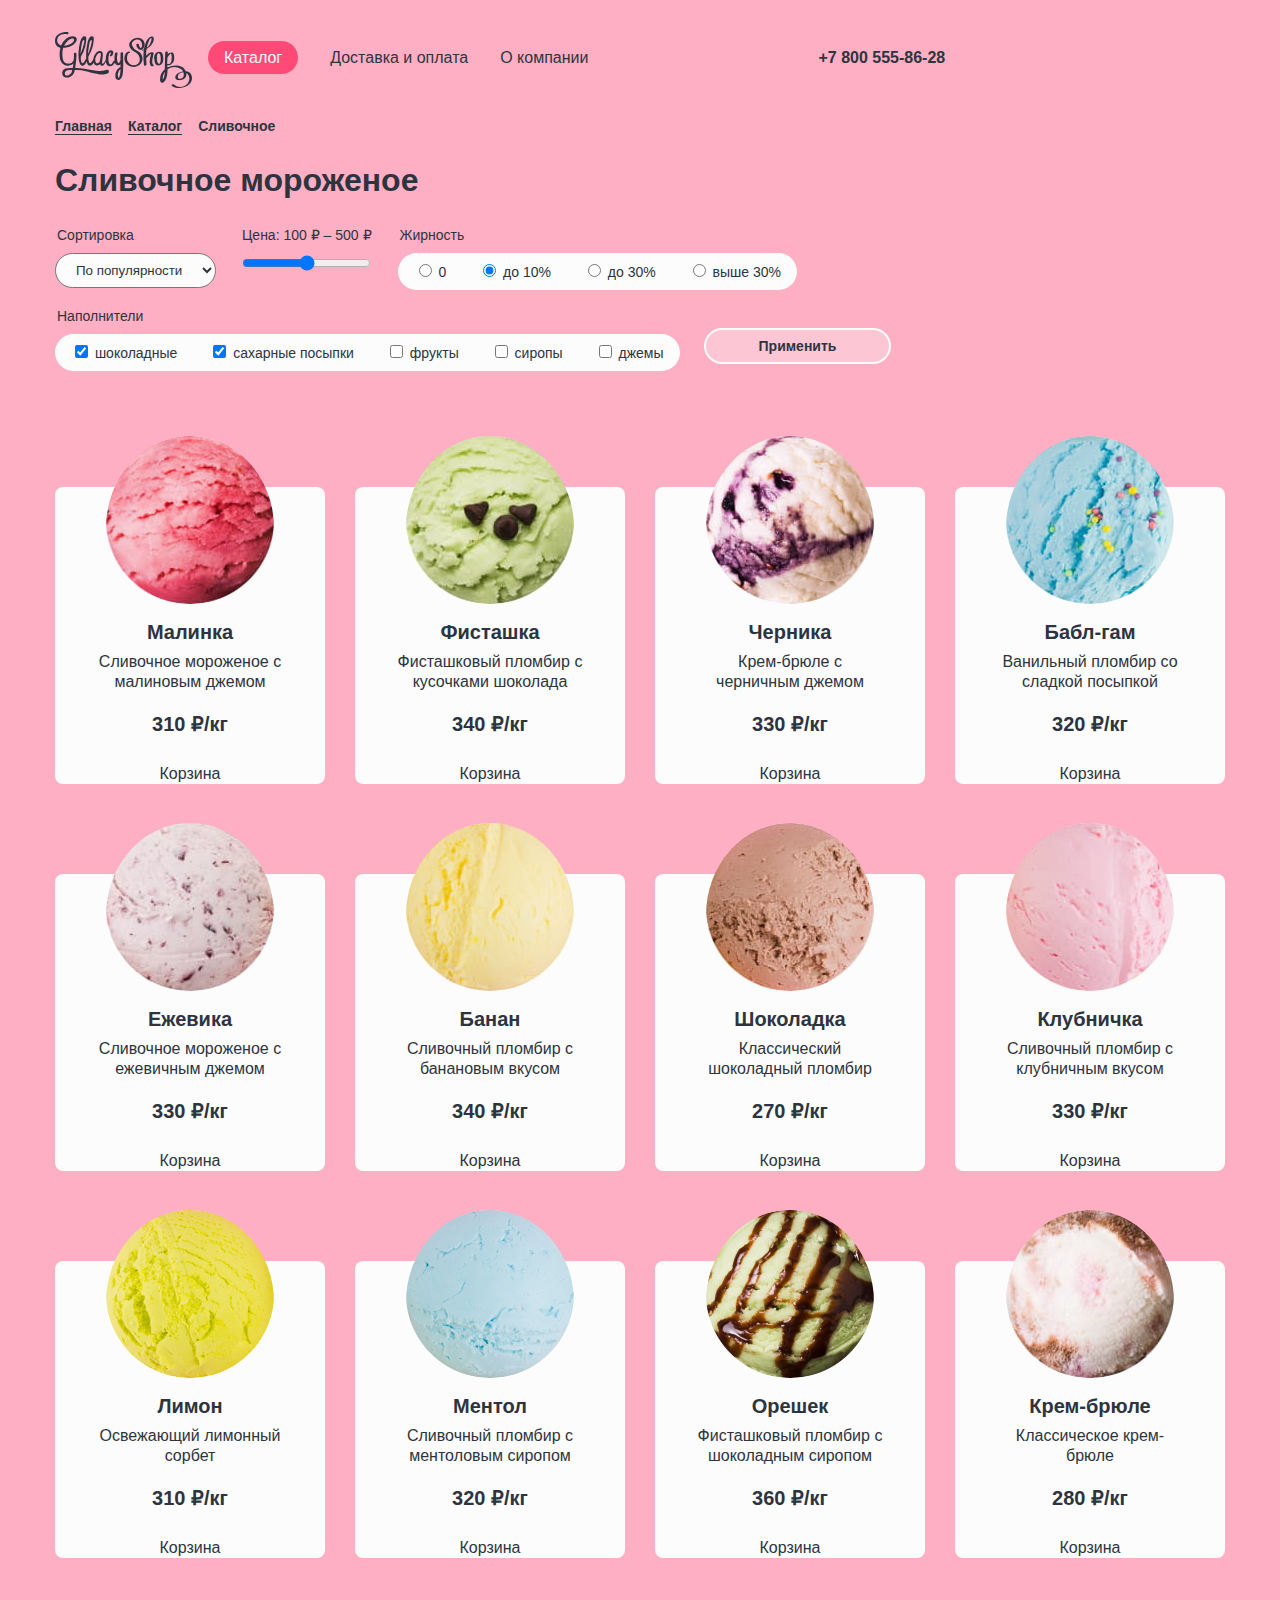
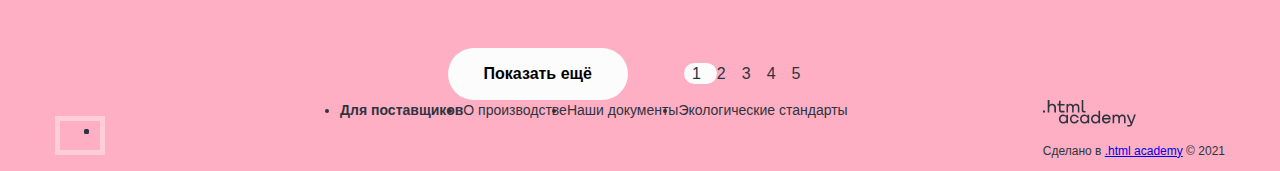
==== commit ef0ef06a: "Микросетки на флексах - исправлены отступы" ====
--- a/catalog.html
+++ b/catalog.html
@@ -8,318 +8,317 @@
   <title>Каталог</title>
 </head>
 <body>
-  <header class="page_header">
-    <a class="navigation_logo link" href="index.html">
-      <img class="page_header_logo" src="images/logo.svg" width="137" height="56" alt="Логотип">
-    </a>
-    <nav class="navigation">
-      <ul class="navigation_list">
-        <li class="navigation_item">
-          <a class="navigation_link navigation_link_aktiv link">Каталог</a>
-        </li>
-        <li class="navigation_item">
-          <a class="navigation_link link" href="#">Доставка и оплата</a>
-        </li>
-        <li class="navigation_item">
-          <a class="navigation_link link" href="#">О компании</a>
+  <div class="page_container">
+    <header class="page_header">
+      <a class="navigation_logo link" href="index.html">
+        <img class="page_header_logo" src="images/logo.svg" width="137" height="56" alt="Логотип">
+      </a>
+      <nav class="navigation">
+        <ul class="navigation_list">
+          <li class="navigation_item">
+            <a class="navigation_link navigation_link_aktiv link">Каталог</a>
+          </li>
+          <li class="navigation_item">
+            <a class="navigation_link link" href="#">Доставка и оплата</a>
+          </li>
+          <li class="navigation_item">
+            <a class="navigation_link link" href="#">О компании</a>
+          </li>
+        </ul>
+      </nav>
+      <ul class="info-user">
+        <li class="info_item">
+          <a class="contacts-phone link" href="tel:+78005558628">+7 800 555-86-28</a>
+        </li>
+        <li class="info_item">
+          <a class="info_link link" href="#">
+            <span class="visually-hidden">Поиск</span>
+          </a>
+        </li>
+        <li class="info_item">
+          <a class="info_link link" href="#">
+            <span class="visually-hidden">Вход</span>
+          </a>
+        </li>
+        <li class="info_item">
+          <a class="info_link link" href="#">
+            <span class="visually-hidden">Корзина</span>
+          </a>
         </li>
       </ul>
-    </nav>
-    <ul class="info-user">
-      <li class="info_item">
-        <a class="contacts-phone link" href="tel:+78005558628">+7 800 555-86-28</a>
-      </li>
-      <li class="info_item">
-        <a class="info_link link" href="#">
-          <span class="visually-hidden">Поиск</span>
-        </a>
-      </li>
-      <li class="info_item">
-        <a class="info_link link" href="#">
-          <span class="visually-hidden">Вход</span>
-        </a>
-      </li>
-      <li class="info_item">
-        <a class="info_link link" href="#">
-          <span class="visually-hidden">Корзина</span>
-        </a>
-      </li>
-    </ul>
-  </header>
-  <main class="main_inner main-container">
-    <div class="page_container">
-      <header class="inner_header">
-        <ul class="breadcrumbs">
-          <li class="breadcrumbs_item">
-            <a class="breadcrumbs_link link" href="index.html">Главная</a>
-          </li>
-          <li class="breadcrumbs_item">
-            <a class="breadcrumbs_link link" href="#">Каталог</a>
-          </li>
-          <li class="breadcrumbs_item">
-            <a class="breadcrumbs_link_active link">Сливочное</a>
-          </li>
-        </ul>
-        <h1 class="inner_header_title">Сливочное мороженое</h1>
-      </header>
-      <section class="catalog_products">
-        <h2 class="visually-hidden">Список сортов с фильтрами</h2>
-        <div class="catalog_filter_container">   
-        <form class="catalog_filter" action="https://echo.htmlacademy.ru/" method="get">
-          <fieldset class="catalog_filter_group">
-              <legend class="catalog_filter_group_title">Сортировка</legend>
-              <select class="select_control" aria-label="Сортировка">
-                <option value="popular">По популярности</option>
-              </select>
+    </header>
+    <main class="main_inner main-container">
+      
+        <header class="inner_header">
+          <ul class="breadcrumbs">
+            <li class="breadcrumbs_item">
+              <a class="breadcrumbs_link link" href="index.html">Главная</a>
+            </li>
+            <li class="breadcrumbs_item">
+              <a class="breadcrumbs_link link" href="#">Каталог</a>
+            </li>
+            <li class="breadcrumbs_item">
+              <a class="breadcrumbs_link_active link">Сливочное</a>
+            </li>
+          </ul>
+          <h1 class="inner_header_title">Сливочное мороженое</h1>
+        </header>
+        <section class="catalog_products">
+          <h2 class="visually-hidden">Список сортов с фильтрами</h2>
+          <div class="catalog_filter_container">   
+          <form class="catalog_filter" action="https://echo.htmlacademy.ru/" method="get">
+            <fieldset class="catalog_filter_group">
+                <legend class="catalog_filter_title">Сортировка</legend>
+                <select class="select_control" aria-label="Сортировка">
+                  <option value="popular">По популярности</option>
+                </select>
+              </fieldset>
+            <fieldset class="catalog_filter_group">
+              <legend class="catalog_filter_title">Цена: 100 ₽ – 500 ₽</legend>
+              <input class="control-input" type="range" min="100" max="500" step="50">
             </fieldset>
-          <fieldset class="catalog_filter_group">
-            <legend class="catalog_filter_title">Цена: 100 ₽ – 500 ₽</legend>
-            <input class="control-input" type="range" min="100" max="500" step="50">
-          </fieldset>
-          <fieldset class="catalog_filter_group">
-            <legend class="catalog_filter_title">Жирность</legend>
-            <ul class="catalog_filter_list">
-              <li class="catalog_filter_item">
-                <label class="control">
-                  <input class="control-input" type="radio" name="Жирность" value="0">
-                  0
-                </label>
-              </li>
-              <li class="catalog_filter_item">
-                <label class="control">
-                  <input class="control-input" type="radio" name="Жирность" value="10" checked>
-                  до 10%
-                </label>
-              </li>
-              <li class="catalog_filter_item">
-                <label class="control">
-                  <input class="control-input" type="radio" name="Жирность" value="30%">
-                  до 30%
-                </label>
-              </li>
-              <li class="catalog_filter_item">
-                <label class="control">
-                  <input class="control-input" type="radio" name="Жирность" value="выше 30">
-                  выше 30%
-                </label>
-              </li>
-            </ul>
-          </fieldset>
-          <fieldset class="catalog_filter_group">
-            <legend class="catalog_filter_title">Наполнители</legend>
-            <ul class="catalog_filter_list">
-              <li class="catalog_filter_item">
-                <label class="control">
-                  <input class="control-input" type="checkbox" name="chocolate" checked>
-                  шоколадные
-                </label>
-              </li>
-              <li class="catalog_filter_item">
-                <label class="control">
-                  <input class="control-input" type="checkbox" name="sugar" checked>
-                  сахарные посыпки
-                </label>
-              </li>
-              <li class="catalog_filter_item">
-                <label class="control">
-                  <input class="control-input" type="checkbox" name="fruits">
-                  фрукты
-                </label>
-              </li>
-              <li class="catalog_filter_item">
-                <label class="control">
-                  <input class="control-input" type="checkbox" name="syrup">
-                  сиропы
-                </label>
-              </li>
-              <li class="catalog_filter_item">
-                <label class="control">
-                  <input class="control-input" type="checkbox" name="jam">
-                  джемы
-                </label>
-              </li>
-            </ul>
-          </fieldset>
-          <button class="button_select" type="submit">Применить</button>
-         </form>
-         </div>
-         <ul class="product_list">
-          <li class="product_card">
-            <img class="product_card_img" src="images/raspberry-foto.jpg" alt="Шарик малинового мороженого" width="168"
-              height="168">
-                <h3 class="product_card_title">Малинка</h3>
-                <p class="product_card_description">Сливочное мороженое с малиновым джемом</p>
+            <fieldset class="catalog_filter_group">
+              <legend class="catalog_filter_title">Жирность</legend>
+              <ul class="catalog_filter_list">
+                <li class="catalog_filter_item">
+                  <label class="control">
+                    <input class="control-input" type="radio" name="Жирность" value="0">
+                    0
+                  </label>
+                </li>
+                <li class="catalog_filter_item">
+                  <label class="control">
+                    <input class="control-input" type="radio" name="Жирность" value="10" checked>
+                    до 10%
+                  </label>
+                </li>
+                <li class="catalog_filter_item">
+                  <label class="control">
+                    <input class="control-input" type="radio" name="Жирность" value="30%">
+                    до 30%
+                  </label>
+                </li>
+                <li class="catalog_filter_item">
+                  <label class="control">
+                    <input class="control-input" type="radio" name="Жирность" value="выше 30">
+                    выше 30%
+                  </label>
+                </li>
+              </ul>
+            </fieldset>
+            <fieldset class="catalog_filter_group">
+              <legend class="catalog_filter_title">Наполнители</legend>
+              <ul class="catalog_filter_list">
+                <li class="catalog_filter_item">
+                  <label class="control">
+                    <input class="control-input" type="checkbox" name="chocolate" checked>
+                    шоколадные
+                  </label>
+                </li>
+                <li class="catalog_filter_item">
+                  <label class="control">
+                    <input class="control-input" type="checkbox" name="sugar" checked>
+                    сахарные посыпки
+                  </label>
+                </li>
+                <li class="catalog_filter_item">
+                  <label class="control">
+                    <input class="control-input" type="checkbox" name="fruits">
+                    фрукты
+                  </label>
+                </li>
+                <li class="catalog_filter_item">
+                  <label class="control">
+                    <input class="control-input" type="checkbox" name="syrup">
+                    сиропы
+                  </label>
+                </li>
+                <li class="catalog_filter_item">
+                  <label class="control">
+                    <input class="control-input" type="checkbox" name="jam">
+                    джемы
+                  </label>
+                </li>
+              </ul>
+            </fieldset>
+            <button class="button_select" type="submit">Применить</button>
+           </form>
+           </div>
+           <ul class="product_list">
+            <li class="product_card">
+              <img class="product_card_img" src="images/raspberry-foto.jpg" alt="Шарик малинового мороженого" width="168"
+                height="168">
+                  <h3 class="product_card_title">Малинка</h3>
+                  <p class="product_card_description">Сливочное мороженое с малиновым джемом</p>
+                <b class="product_card_price">310 ₽/кг</b>
+              <a class="product_card_button link" href="#"> Корзина 
+              </a>
+            </li>
+            <li class="product_card">
+              <img class="product_card_img" src="images/pistachio-foto.jpg" alt="Фисташка" width="168" height="168">
+              <h3 class="product_card_title">Фисташка</h3>
+              <p class="product_card_description">Фисташковый пломбир с кусочками шоколада</p>
+              <b class="product_card_price">340 ₽/кг</b>
+              <a class="product_card_button link" href="#"> Корзина
+              </a>
+            </li>
+            <li class="product_card">
+              <img class="product_card_img" src="images/blueberry-foto.jpg" alt="Черника" width="168" height="168">
+              <h3 class="product_card_title">Черника</h3>
+              <p class="product_card_description">Крем-брюле с черничным джемом</p>
+              <b class="product_card_price">330 ₽/кг</b>
+              <a class="product_card_button link" href="#">Корзина
+                </a>
+            </li>
+            <li class="product_card">
+              <img class="product_card_img" src="images/bubble.jpg" alt="Бабл-гам" width="168" height="168">
+              <h3 class="product_card_title">Бабл-гам</h3>
+              <p class="product_card_description">Ванильный пломбир со сладкой посыпкой</p>
+              <b class="product_card_price">320 ₽/кг</b>
+              <a class="product_card_button link" href="#">Корзина
+              </a>
+            </li>
+            <li class="product_card">
+              <img class="product_card_img" src="images/blackberry.jpg" alt="Ежевика" width="168" height="168">
+              <h3 class="product_card_title">Ежевика</h3>
+              <p class="product_card_description">Сливочное мороженое с ежевичным джемом</p>
+              <b class="product_card_price">330 ₽/кг</b>
+              <a class="product_card_button link" href="#">Корзина 
+              </a>
+            </li>
+            <li class="product_card">
+              <img class="product_card_img" src="images/banana.jpg" alt="Банан" width="168" height="168">
+              <h3 class="product_card_title">Банан</h3>
+              <p class="product_card_description">Сливочный пломбир с банановым вкусом</p>
+              <b class="product_card_price">340 ₽/кг</b>
+              <a class="product_card_button link" href="#">Корзина 
+              </a>
+            </li>
+            <li class="product_card">
+              <img class="product_card_img" src="images/chocolate.jpg" alt="Шоколадка" width="168" height="168">
+              <h3 class="product_card_title">Шоколадка</h3>
+              <p class="product_card_description">Классический шоколадный пломбир</p>
+              <b class="product_card_price">270 ₽/кг</b>
+              <a class="product_card_button link" href="#">Корзина
+              </a>
+            </li>
+            <li class="product_card">
+              <img class="product_card_img" src="images/strawberry.jpg" alt="Клубничка" width="168" height="168">
+              <h3 class="product_card_title">Клубничка</h3>
+              <p class="product_card_description">Сливочный пломбир с клубничным вкусом</p>
+              <b class="product_card_price">330 ₽/кг</b>
+              <a class="product_card_button link" href="#">Корзина
+              </a>
+            </li>
+            <li class="product_card">
+              <img class="product_card_img" src="images/lime.jpg" alt="Лимон" width="168" height="168">
+              <h3 class="product_card_title">Лимон</h3>
+              <p class="product_card_description">Освежающий лимонный сорбет</p>
               <b class="product_card_price">310 ₽/кг</b>
-            <a class="product_card_button link" href="#"> Корзина 
-            </a>
-          </li>
-          <li class="product_card">
-            <img class="product_card_img" src="images/pistachio-foto.jpg" alt="Фисташка" width="168" height="168">
-            <h3 class="product_card_title">Фисташка</h3>
-            <p class="product_card_description">Фисташковый пломбир с кусочками шоколада</p>
-            <b class="product_card_price">340 ₽/кг</b>
-            <a class="product_card_button link" href="#"> Корзина
-            </a>
-          </li>
-          <li class="product_card">
-            <img class="product_card_img" src="images/blueberry-foto.jpg" alt="Черника" width="168" height="168">
-            <h3 class="product_card_title">Черника</h3>
-            <p class="product_card_description">Крем-брюле с черничным джемом</p>
-            <b class="product_card_price">330 ₽/кг</b>
-            <a class="product_card_button link" href="#">Корзина
-              </a>
-          </li>
-          <li class="product_card">
-            <img class="product_card_img" src="images/bubble.jpg" alt="Бабл-гам" width="168" height="168">
-            <h3 class="product_card_title">Бабл-гам</h3>
-            <p class="product_card_description">Ванильный пломбир со сладкой посыпкой</p>
-            <b class="product_card_price">320 ₽/кг</b>
-            <a class="product_card_button link" href="#">Корзина
-            </a>
-          </li>
-          <li class="product_card">
-            <img class="product_card_img" src="images/blackberry.jpg" alt="Ежевика" width="168" height="168">
-            <h3 class="product_card_title">Ежевика</h3>
-            <p class="product_card_description">Сливочное мороженое с ежевичным джемом</p>
-            <b class="product_card_price">330 ₽/кг</b>
-            <a class="product_card_button link" href="#">Корзина 
-            </a>
-          </li>
-          <li class="product_card">
-            <img class="product_card_img" src="images/banana.jpg" alt="Банан" width="168" height="168">
-            <h3 class="product_card_title">Банан</h3>
-            <p class="product_card_description">Сливочный пломбир с банановым вкусом</p>
-            <b class="product_card_price">340 ₽/кг</b>
-            <a class="product_card_button link" href="#">Корзина 
-            </a>
-          </li>
-          <li class="product_card">
-            <img class="product_card_img" src="images/chocolate.jpg" alt="Шоколадка" width="168" height="168">
-            <h3 class="product_card_title">Шоколадка</h3>
-            <p class="product_card_description">Классический шоколадный пломбир</p>
-            <b class="product_card_price">270 ₽/кг</b>
-            <a class="product_card_button link" href="#">Корзина
-            </a>
-          </li>
-          <li class="product_card">
-            <img class="product_card_img" src="images/strawberry.jpg" alt="Клубничка" width="168" height="168">
-            <h3 class="product_card_title">Клубничка</h3>
-            <p class="product_card_description">Сливочный пломбир с клубничным вкусом</p>
-            <b class="product_card_price">330 ₽/кг</b>
-            <a class="product_card_button link" href="#">Корзина
-            </a>
-          </li>
-          <li class="product_card">
-            <img class="product_card_img" src="images/lime.jpg" alt="Лимон" width="168" height="168">
-            <h3 class="product_card_title">Лимон</h3>
-            <p class="product_card_description">Освежающий лимонный сорбет</p>
-            <b class="product_card_price">310 ₽/кг</b>
-            <a class="product_card_button link" href="#">Корзина 
-            </a>
-          </li>
-          <li class="product_card">
-            <img class="product_card_img" src="images/menthol.jpg" alt="Ментол" width="168" height="168">
-            <h3 class="product_card_title">Ментол</h3>
-            <p class="product_card_description">Сливочный пломбир с ментоловым сиропом</p>
-            <b class="product_card_price">320 ₽/кг</b>
-            <a class="product_card_button link" href="#">Корзина 
-            </a>
-          </li>
-          <li class="product_card">
-            <img class="product_card_img" src="images/nuts.jpg" alt="Орешек" width="168" height="168">
-            <h3 class="product_card_title">Орешек</h3>
-            <p class="product_card_description">Фисташковый пломбир с шоколадным сиропом</p>
-            <b class="product_card_price">360 ₽/кг</b>
-            <a class="product_card_button link" href="#">Корзина
-            </a>
-          </li>
-          <li class="product_card">
-            <img class="product_card_img" src="images/creme.jpg" alt="Крем-брюле" width="168" height="168">
-            <h3 class="product_card_title">Крем-брюле</h3>
-            <p class="product_card_description">Классическое крем-брюле</p>
-            <b class="product_card_price">280 ₽/кг</b>
-            <a class="product_card_button link" href="#">Корзина 
-            </a>
-          </li>
-         </ul>
-      </section>
-      <div class="pagination-container">
-        <button class="pagination_button" type="button">Показать ещё</button>
-            <ol class="pagination_list">
-              <li class="pagination_item">
-               <a class="pagination_link pagination_prev pagination_disabled" href="#">
-                 <span class="visually-hidden">Предыдущая страница</span>
-               </a>
+              <a class="product_card_button link" href="#">Корзина 
+              </a>
+            </li>
+            <li class="product_card">
+              <img class="product_card_img" src="images/menthol.jpg" alt="Ментол" width="168" height="168">
+              <h3 class="product_card_title">Ментол</h3>
+              <p class="product_card_description">Сливочный пломбир с ментоловым сиропом</p>
+              <b class="product_card_price">320 ₽/кг</b>
+              <a class="product_card_button link" href="#">Корзина 
+              </a>
+            </li>
+            <li class="product_card">
+              <img class="product_card_img" src="images/nuts.jpg" alt="Орешек" width="168" height="168">
+              <h3 class="product_card_title">Орешек</h3>
+              <p class="product_card_description">Фисташковый пломбир с шоколадным сиропом</p>
+              <b class="product_card_price">360 ₽/кг</b>
+              <a class="product_card_button link" href="#">Корзина
+              </a>
+            </li>
+            <li class="product_card">
+              <img class="product_card_img" src="images/creme.jpg" alt="Крем-брюле" width="168" height="168">
+              <h3 class="product_card_title">Крем-брюле</h3>
+              <p class="product_card_description">Классическое крем-брюле</p>
+              <b class="product_card_price">280 ₽/кг</b>
+              <a class="product_card_button link" href="#">Корзина 
+              </a>
+            </li>
+           </ul>
+        </section>
+        <div class="pagination-container">
+          <button class="pagination_button" type="button">Показать ещё</button>
+              <ol class="pagination_list">
+                <li class="pagination_item">
+                 <a class="pagination_link pagination_prev pagination_disabled" href="#">
+                   <span class="visually-hidden">Предыдущая страница</span>
+                 </a>
+                </li>
+                <li class="pagination_item">
+                  <a class="pagination_link pagination_current link">1</a>
+               </li>
+               <li class="pagination_item">
+                 <a class="pagination_link link" href="#">2</a>
+               </li>
+               <li class="pagination_item">
+                 <a class="pagination_link link" href="#">3</a>
               </li>
               <li class="pagination_item">
-                <a class="pagination_link pagination_current link">1</a>
-             </li>
-             <li class="pagination_item">
-               <a class="pagination_link link" href="#">2</a>
-             </li>
-             <li class="pagination_item">
-               <a class="pagination_link link" href="#">3</a>
-            </li>
-            <li class="pagination_item">
-          <a class="pagination_link link" href="#">4</a>
-        </li>
-        <li class="pagination_item">
-          <a class="pagination_link link" href="#">5</a>
-        </li>
-        <li class="pagination_item">
-          <a class="pagination_link pagination_next link" href="#">
-            <span class="visually-hidden">Следующая страница</span>
-          </a>
-        </li>
-      </ol>
+            <a class="pagination_link link" href="#">4</a>
+          </li>
+          <li class="pagination_item">
+            <a class="pagination_link link" href="#">5</a>
+          </li>
+          <li class="pagination_item">
+            <a class="pagination_link pagination_next link" href="#">
+              <span class="visually-hidden">Следующая страница</span>
+            </a>
+          </li>
+        </ol>
+        </div>
+    </main>
+    <footer class="page_footer">
+      <div class="page-footer-container">  
+      <ul class="socials_list">
+        <li class="socials_item">
+          <a class="button_social link" href="https://vk.com/htmlacademy"><span class="visually-hidden">ВКонтакте</span>
+          </a>
+        </li>
+        <li class="socials_item">
+          <a class="button_social link" href="https://www.facebook.com/htmlacademy"><span
+              class="visually-hidden">Фейсбук</span>
+          </a>
+        </li>
+        <li class="socials_item">
+          <a class="button_social link" href="https://www.instagram.com/htmlacademy/"><span
+              class="visually-hidden">Инстаграм</span>
+          </a>
+          </li>
+      </ul>
+      <div class="documents">
+        <ul class="documents_list">
+          <li class="documents_item"><b>Для
+              поставщиков</b></li>
+          <li class="documents_item">
+            <a class="documents_link link" href="#">О производстве</a>
+          </li>
+          <li class="documents_item">
+            <a class="documents_link link" href="#">Наши документы</a>
+          </li>
+          <li class="documents_item">
+            <a class="documents_link link" href="#">Экологические стандарты</a>
+          </li>
+        </ul>
+      </div>
+      <div class="info_academy">
+        <a target="_blank" href="https://htmlacademy.ru/">
+          <img src="images/logo_htmlacademy.svg" alt="Логотип" width="93" height="27">
+        </a>
+        <p>Сделано в
+          <a target="_blank" href="https://htmlacademy.ru/">.html academy</a>
+          © 2021
+        </p>
       </div>
     </div>
-      
-  
-  </main>
-  <footer class="page_footer">
-    <div class="page-footer-container">  
-    <ul class="socials_list">
-      <li class="socials_item">
-        <a class="button_social link" href="https://vk.com/htmlacademy"><span class="visually-hidden">ВКонтакте</span>
-        </a>
-      </li>
-      <li class="socials_item">
-        <a class="button_social link" href="https://www.facebook.com/htmlacademy"><span
-            class="visually-hidden">Фейсбук</span>
-        </a>
-      </li>
-      <li class="socials_item">
-        <a class="button_social link" href="https://www.instagram.com/htmlacademy/"><span
-            class="visually-hidden">Инстаграм</span>
-        </a>
-        </li>
-    </ul>
-    <div class="documents">
-      <ul class="documents_list">
-        <li class="documents_item"><b>Для
-            поставщиков</b></li>
-        <li class="documents_item">
-          <a class="documents_link link" href="#">О производстве</a>
-        </li>
-        <li class="documents_item">
-          <a class="documents_link link" href="#">Наши документы</a>
-        </li>
-        <li class="documents_item">
-          <a class="documents_link link" href="#">Экологические стандарты</a>
-        </li>
-      </ul>
-    </div>
-    <div class="info_academy">
-      <a target="_blank" href="https://htmlacademy.ru/">
-        <img src="images/logo_htmlacademy.svg" alt="Логотип" width="93" height="27">
-      </a>
-      <p>Сделано в
-        <a target="_blank" href="https://htmlacademy.ru/">.html academy</a>
-        © 2021
-      </p>
-    </div>
+    </footer>
   </div>
-  </footer>
 </body>
 </html>--- a/styles/styles.css
+++ b/styles/styles.css
@@ -27,8 +27,6 @@
 	font-size: 16px;
 	line-height: 22px;
 	background-color: #feafc3;
-	color: #565c66;
-	margin: 0;
 	display: flex;
 	flex-direction: column;
 	min-height: 100%;
@@ -43,7 +41,9 @@
 	clip: rect(0 0 0 0);
 	overflow: hidden;
 }
-header {
+.page_container {
+	width: 1170px;
+	margin: 0 auto;
 	line-height: 20px;
 	color: #2d3440;
 }
@@ -54,48 +54,37 @@
 	text-decoration: none;
 	color: inherit;
 }
+/* Header */
 .page_header {
 	display: flex;
-	margin: 0 auto;
-	padding: 0;
-}
-.page_header_logo {
-	margin-top: 24px;
-	margin-top: 24px;
-	width: 137px;
+	padding: 0;
+	padding-top: 24px;
 }
 .navigation_list,
 .info-user {
-	margin: 0;
 	padding: 0;
 	list-style-type: none;
 }
 .navigation_list {
 	display: flex;
-	width: 614px;
-	margin-top: 36px;
-	margin-bottom: 32px;
+	justify-content: space-between;
 	flex-wrap: wrap;
 }
 .navigation_item {
-	padding: 8px 16px;
 	min-width: 32px;
 	min-height: 36px;
+	padding-right: 16px;
+	padding-left: 16px;	
 }
 .info-user {
 	display: flex;
-	width: 419px;
-	justify-content: space-around;
+	margin-left: 214px;
+	flex-wrap: wrap;
 }
 .contacts-phone {
-	display: block;
-	font-weight: 700;
-	padding: 42px 0;
-}
-.page_container {
-	width: 1170px;
-	margin: 0 auto;
-}
+	font-weight: 700;
+}
+/* Слайдер */
 .slider_options {
 	list-style-type: none;
 	padding: 0;
@@ -136,6 +125,7 @@
 .slider_pagination {
 	border: rgba(252, 252, 252, 0.4) 5px solid;
 }
+
 .offers,
 .news_blog_text,
 .delivery_date,
@@ -143,20 +133,28 @@
 .delivery_address {
 	color: #2d3440;
 }
+/* отступ "по потоку" для крупных блоков */
+.options,
+.offers,
+.popular
+.advantages,
+.container_news,
+.delivery {
+	margin-bottom: 80px;
+}
 .offers_title {
 	font-weight: 900;
 	font-size: 32px;
 	line-height: 46px;
 	text-align: center;
+	margin: 0;
+	padding-bottom: 56px;
 }
 .offers_list {
 	display: flex;
 	justify-content: space-between;
 	list-style-type: none;
-	margin: 0 auto;
-	padding: 0;
-	width: 1170px;
-	margin-bottom: 80px;
+	padding: 0;
 }
 .offers_item {
 	width: 570px;
@@ -192,21 +190,21 @@
 	width: 527px;
 	margin: 0 auto;
 	text-align: center;
-	margin-bottom: 100px;
-}
+	padding-bottom: 100px;
+	}
+
+/*Блок будет полностью переделан. Непонятно почему не схватывается нижний отсуп*/
+
 .advantages {
 	background-image: url("../images/waffle_back.jpg");
 	border-radius: 16px;
 	background-repeat: no-repeat;
 	padding: 24px;
-	margin-top: 80px;
-	margin-bottom: 80px;
+
 }
 .advantages_background {
 	background-color: #fcfcfc;
-	background-size: 1122px auto;
-	border-radius: 16px;
-	margin: 0 auto;
+	border-radius: 16px;
 }
 .advantages_title {
 	text-align: center;
@@ -217,15 +215,14 @@
 	width: 995px;
 }
 .advantages_item {
-	padding: 0;
-}
-.advantages_description {
-	width: 440px;
+	list-style: none;
+	padding: 0;
 }
 .container_news {
 	display: flex;
 	justify-content: space-between;
-	margin-bottom: 76px;
+	padding: 0;
+	border: 0;
 }
 .news_blog_link,
 .news_blog_text,
@@ -239,13 +236,8 @@
 	border-radius: 16px;
 	box-sizing: border-box;
 	width: 570px;
-	height: 220px;
 	padding-left: 32px;
 	padding-top: 32px;
-}
-.news_blog_img {
-	top: 50px;
-	left: 50px;
 }
 .news_blog_title {
 	font-size: 16px;
@@ -264,14 +256,12 @@
 	border-radius: 16px;
 	background-repeat: no-repeat;
 	width: 570px;
-	padding: 0;
 }
 .newsletter_background {
 	background-color: #fcfcfc;
 	border-radius: 16px;
 	padding: 26px;
 	box-sizing: border-box;
-	width: 558px;
 	margin: 6px;
 }
 .newsletter_description {
@@ -283,16 +273,13 @@
 	background-repeat: no-repeat;
 	display: flex;
 	justify-content: space-between;
-	margin: 0 auto;
+	padding: 64px;
 }
 .delivery_description {
-	padding-left: 100px;
-	padding-right: 135px;
-	padding-top: 167px;
-	padding-bottom: 163px;
 	width: 371px;
-}
-.delivery_titel {
+	align-self: center;
+}
+.delivery_title {
 	font-size: 32px;
 	line-height: 46px;
 	font-weight: 900;
@@ -313,32 +300,22 @@
 	border-radius: 8px;
 	width: 500px;
 	height: 406px;
-	margin-top: 64px;
-	margin-bottom: 64px;
-	margin-right: 64px;
-	padding-left: 40px;
-	padding-right: 40px;
-}
-.delivery_form_descriprion {
-	padding-top: 40px;
+	padding: 40px;
+	box-sizing: border-box;
 }
 .contacts {
 	background-image: url("../images/Contacts.png");
 	border-radius: 16px;
 	background-repeat: no-repeat;
-	background-size: 1170px 492px;
-	padding: 64px 64px;
-	background-position: center;
-	margin-bottom: 80px;
-}
-.contacts_titel_container {
+	padding: 64px;
+}
+.contacts_title_container {
 	background: #fcfcfc;
 	border-radius: 8px;
-	box-sizing: border-box;
 	width: 343px;
 	padding: 40px;
-}
-.contacts_titel {
+	}
+.contacts_title {
 	font-size: 16px;
 	line-height: 22px;
 	font-weight: 400;
@@ -377,8 +354,6 @@
 }
 .page-footer-container {
 	display: flex;
-	width: 1170px;
-	margin: 0 auto;
 	justify-content: space-between;
 }
 /*----Каталог----*/
@@ -391,7 +366,6 @@
 .breadcrumbs {
 	list-style-type: none;
 	display: flex;
-	margin: 0;
 	padding: 0;
 }
 .breadcrumbs_item {
@@ -405,50 +379,53 @@
 }
 .catalog_products {
 	display: flex;
+	justify-content: space-between;
+	flex-wrap: wrap;
+}
+.catalog_filter {
+	display: flex;
+	flex-wrap: wrap;
 	margin: 0 auto;
-	padding: 0;
-	flex-wrap: wrap;
-}
-.catalog_filter {
-	display: flex;
-	flex-wrap: wrap;
-	margin: 0 auto;
-	padding-bottom: 50px;
+	margin-bottom: 100px;
 }
 .catalog_filter_group {
 	color: #2d3440;
 	border: 0 none;
 	padding: 0;
+	margin: 0;
 	font-size: 14px;
 	line-height: 20px;
-	margin: 0 24px 16px 0;
+	padding-right: 24px;
+	padding-bottom: 16px;
+}
+.catalog_filter_title {
+	padding-bottom: 8px;
+}
+.catalog_filter_group_title {
+	padding: 0;
 }
 .select_control {
 	background: #fcfcfc;
 	border-radius: 20px;
 	color: #2d3440;
-	padding: 8px 63px 8px 16px;
+	padding: 8px 16px;
 }
 .catalog_filter_list {
 	list-style-type: none;
 	display: flex;
 	flex-wrap: wrap;
-	padding: 8px 16px;
 	background: #fcfcfc;
 	border-radius: 20px;
-	margin-top: 0;
+	margin: 0;
+	padding: 0;
 }
 .catalog_filter_group_title,
 .catalog_filter_title {
-	padding-bottom: 8px;
 	font-size: 14px;
 	line-height: 20px;
 }
 .catalog_filter_item {
-	padding-right: 16px;
-}
-.catalog_filter_item:last-child {
-	padding-right: 0;
+	padding: 8px 16px;
 }
 .inner_header_title {
 	font-size: 32px;
@@ -523,17 +500,14 @@
 	border-radius: 50%;
 	padding: 0px 40px 16px;
 }
-
 .product_card_title {
-	padding: 0;
 	margin: 0;
 }
 .product_card_description {
 	width: 190px;
 	align-self: center;
-	padding-left: 40px;
-	padding-right: 40px;
 	padding-bottom: 20px;
+	padding-top: 8px;
 	margin: 0;
 }
 .product_card_price {
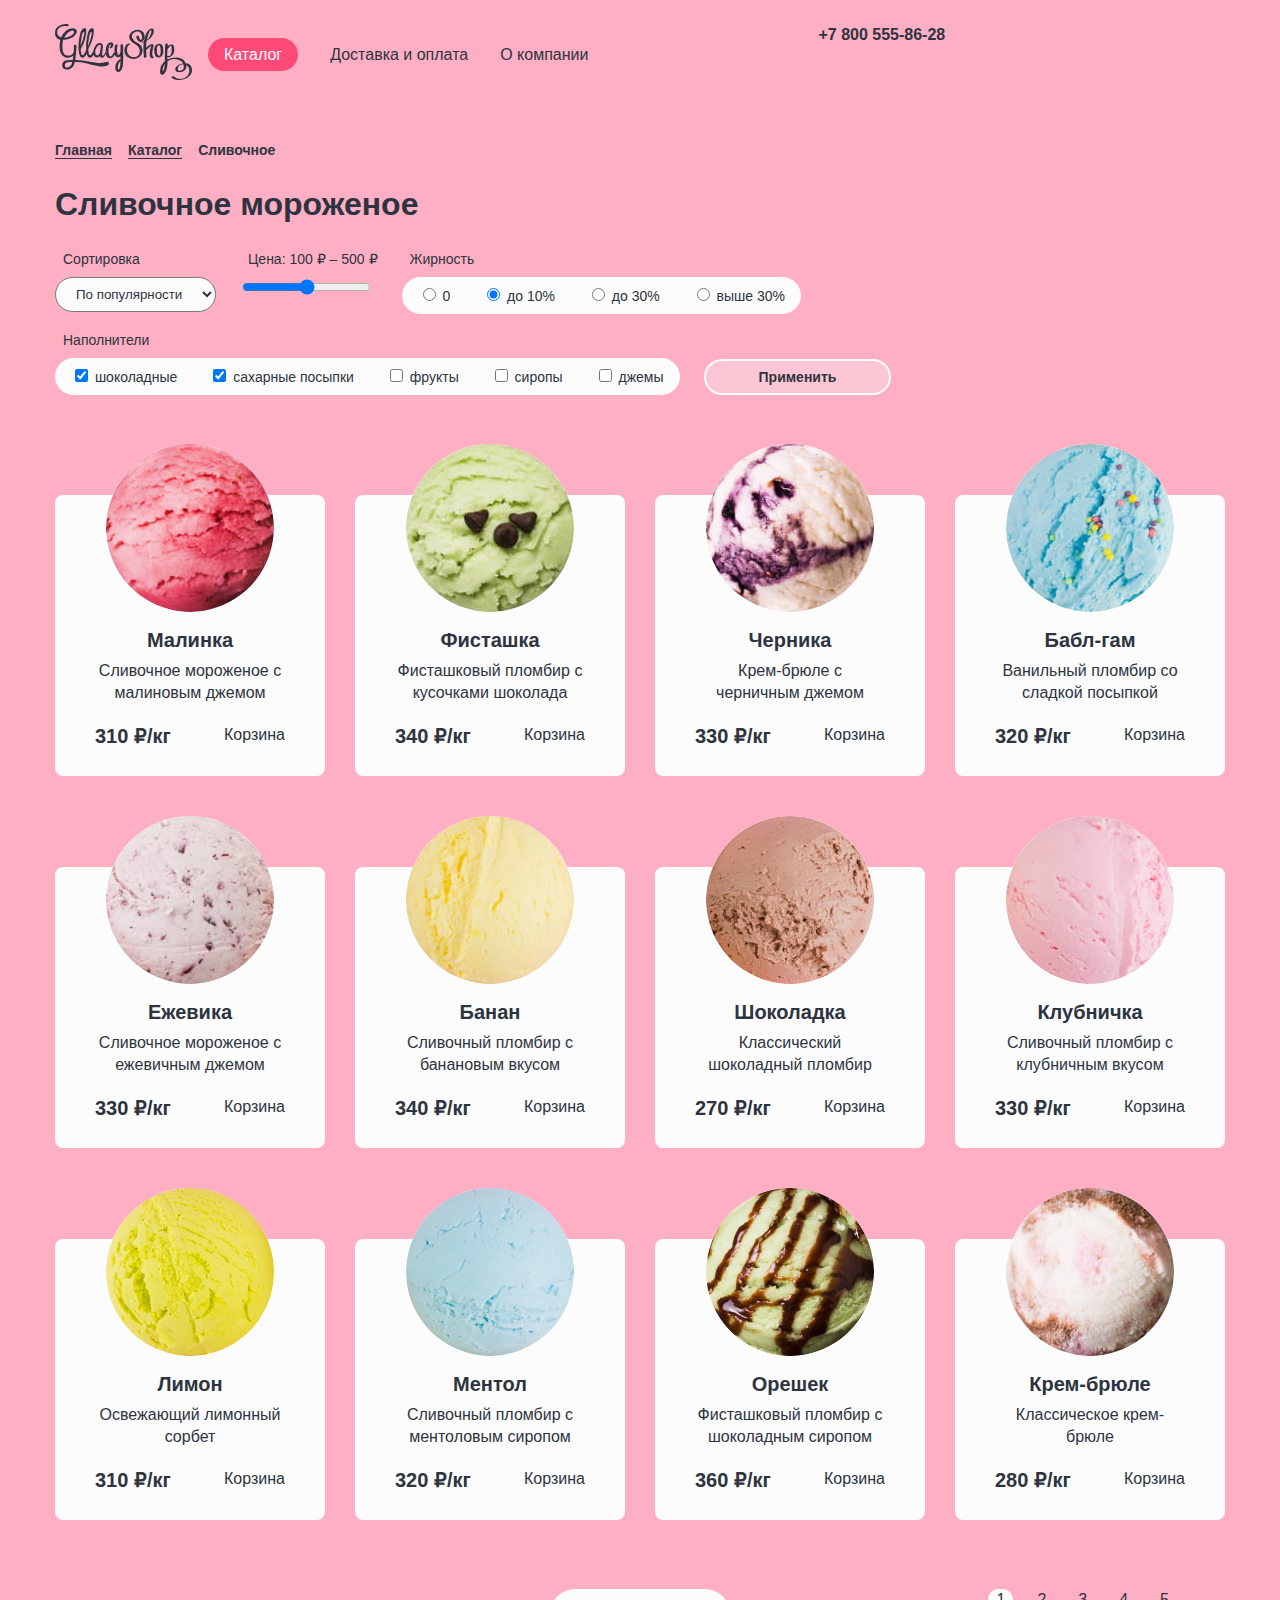
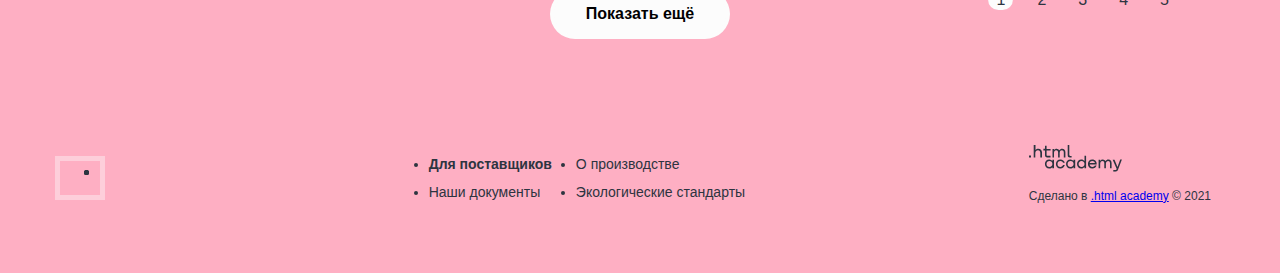
==== commit c2b60504: "Сетки компонентов на гридах" ====
--- a/catalog.html
+++ b/catalog.html
@@ -148,99 +148,135 @@
             <li class="product_card">
               <img class="product_card_img" src="images/raspberry-foto.jpg" alt="Шарик малинового мороженого" width="168"
                 height="168">
+                <div class="product_card_content">
                   <h3 class="product_card_title">Малинка</h3>
                   <p class="product_card_description">Сливочное мороженое с малиновым джемом</p>
-                <b class="product_card_price">310 ₽/кг</b>
-              <a class="product_card_button link" href="#"> Корзина 
-              </a>
+                  <div class="product_card_buy">
+                    <b class="product_card_price">310 ₽/кг</b>
+                    <a class="product_card_button link" href="#"> Корзина</a>
+                  </div>                 
+                </div>                  
             </li>
             <li class="product_card">
               <img class="product_card_img" src="images/pistachio-foto.jpg" alt="Фисташка" width="168" height="168">
-              <h3 class="product_card_title">Фисташка</h3>
-              <p class="product_card_description">Фисташковый пломбир с кусочками шоколада</p>
-              <b class="product_card_price">340 ₽/кг</b>
-              <a class="product_card_button link" href="#"> Корзина
-              </a>
+              <div class="product_card_content">
+                <h3 class="product_card_title">Фисташка</h3>
+                <p class="product_card_description">Фисташковый пломбир с кусочками шоколада</p>
+                <div class="product_card_buy">
+                  <b class="product_card_price">340 ₽/кг</b>
+                  <a class="product_card_button link" href="#"> Корзина</a>
+                </div>                
+              </div>              
             </li>
             <li class="product_card">
               <img class="product_card_img" src="images/blueberry-foto.jpg" alt="Черника" width="168" height="168">
-              <h3 class="product_card_title">Черника</h3>
-              <p class="product_card_description">Крем-брюле с черничным джемом</p>
-              <b class="product_card_price">330 ₽/кг</b>
-              <a class="product_card_button link" href="#">Корзина
-                </a>
+              <div class="product_card_content">
+                <h3 class="product_card_title">Черника</h3>
+                <p class="product_card_description">Крем-брюле с черничным джемом</p>
+                <div class="product_card_buy">
+                  <b class="product_card_price">330 ₽/кг</b>
+                  <a class="product_card_button link" href="#">Корзина</a>
+                </div>                
+              </div>             
             </li>
             <li class="product_card">
               <img class="product_card_img" src="images/bubble.jpg" alt="Бабл-гам" width="168" height="168">
-              <h3 class="product_card_title">Бабл-гам</h3>
-              <p class="product_card_description">Ванильный пломбир со сладкой посыпкой</p>
-              <b class="product_card_price">320 ₽/кг</b>
-              <a class="product_card_button link" href="#">Корзина
-              </a>
+              <div class="product_card_content">
+                <h3 class="product_card_title">Бабл-гам</h3>
+                <p class="product_card_description">Ванильный пломбир со сладкой посыпкой</p>
+                <div class="product_card_buy">
+                  <b class="product_card_price">320 ₽/кг</b>
+                  <a class="product_card_button link" href="#">Корзина</a>
+                </div>               
+              </div>              
             </li>
             <li class="product_card">
               <img class="product_card_img" src="images/blackberry.jpg" alt="Ежевика" width="168" height="168">
-              <h3 class="product_card_title">Ежевика</h3>
-              <p class="product_card_description">Сливочное мороженое с ежевичным джемом</p>
-              <b class="product_card_price">330 ₽/кг</b>
-              <a class="product_card_button link" href="#">Корзина 
-              </a>
+              <div class="product_card_content">
+                <h3 class="product_card_title">Ежевика</h3>
+                <p class="product_card_description">Сливочное мороженое с ежевичным джемом</p>
+                <div class="product_card_buy">
+                  <b class="product_card_price">330 ₽/кг</b>
+                  <a class="product_card_button link" href="#">Корзина</a>
+                </div>
+              </div>              
             </li>
             <li class="product_card">
               <img class="product_card_img" src="images/banana.jpg" alt="Банан" width="168" height="168">
-              <h3 class="product_card_title">Банан</h3>
-              <p class="product_card_description">Сливочный пломбир с банановым вкусом</p>
-              <b class="product_card_price">340 ₽/кг</b>
-              <a class="product_card_button link" href="#">Корзина 
-              </a>
+              <div class="product_card_content">
+                <h3 class="product_card_title">Банан</h3>
+                <p class="product_card_description">Сливочный пломбир с банановым вкусом</p>
+                <div class="product_card_buy">
+                  <b class="product_card_price">340 ₽/кг</b>
+                  <a class="product_card_button link" href="#">Корзина</a>
+                </div>               
+              </div>              
             </li>
             <li class="product_card">
               <img class="product_card_img" src="images/chocolate.jpg" alt="Шоколадка" width="168" height="168">
-              <h3 class="product_card_title">Шоколадка</h3>
-              <p class="product_card_description">Классический шоколадный пломбир</p>
-              <b class="product_card_price">270 ₽/кг</b>
-              <a class="product_card_button link" href="#">Корзина
-              </a>
+              <div class="product_card_content">
+                <h3 class="product_card_title">Шоколадка</h3>
+                <p class="product_card_description">Классический шоколадный пломбир</p>
+                <div class="product_card_buy">
+                  <b class="product_card_price">270 ₽/кг</b>
+                  <a class="product_card_button link" href="#">Корзина</a>
+                </div>                
+              </div>              
             </li>
             <li class="product_card">
               <img class="product_card_img" src="images/strawberry.jpg" alt="Клубничка" width="168" height="168">
-              <h3 class="product_card_title">Клубничка</h3>
-              <p class="product_card_description">Сливочный пломбир с клубничным вкусом</p>
-              <b class="product_card_price">330 ₽/кг</b>
-              <a class="product_card_button link" href="#">Корзина
-              </a>
+              <div class="product_card_content">
+                <h3 class="product_card_title">Клубничка</h3>
+                <p class="product_card_description">Сливочный пломбир с клубничным вкусом</p>
+                <div class="product_card_buy">
+                  <b class="product_card_price">330 ₽/кг</b>
+                  <a class="product_card_button link" href="#">Корзина</a>
+                </div>                
+              </div>              
             </li>
             <li class="product_card">
               <img class="product_card_img" src="images/lime.jpg" alt="Лимон" width="168" height="168">
-              <h3 class="product_card_title">Лимон</h3>
-              <p class="product_card_description">Освежающий лимонный сорбет</p>
-              <b class="product_card_price">310 ₽/кг</b>
-              <a class="product_card_button link" href="#">Корзина 
-              </a>
+              <div class="product_card_content">
+                <h3 class="product_card_title">Лимон</h3>
+                <p class="product_card_description">Освежающий лимонный сорбет</p>
+                <div class="product_card_buy">
+                  <b class="product_card_price">310 ₽/кг</b>
+                  <a class="product_card_button link" href="#">Корзина</a>
+                </div>                
+              </div>              
             </li>
             <li class="product_card">
               <img class="product_card_img" src="images/menthol.jpg" alt="Ментол" width="168" height="168">
-              <h3 class="product_card_title">Ментол</h3>
-              <p class="product_card_description">Сливочный пломбир с ментоловым сиропом</p>
-              <b class="product_card_price">320 ₽/кг</b>
-              <a class="product_card_button link" href="#">Корзина 
-              </a>
+              <div class="product_card_content">
+                <h3 class="product_card_title">Ментол</h3>
+                <p class="product_card_description">Сливочный пломбир с ментоловым сиропом</p>
+                <div class="product_card_buy">
+                  <b class="product_card_price">320 ₽/кг</b>
+                  <a class="product_card_button link" href="#">Корзина</a>
+                </div>                
+              </div>
             </li>
             <li class="product_card">
               <img class="product_card_img" src="images/nuts.jpg" alt="Орешек" width="168" height="168">
-              <h3 class="product_card_title">Орешек</h3>
-              <p class="product_card_description">Фисташковый пломбир с шоколадным сиропом</p>
-              <b class="product_card_price">360 ₽/кг</b>
-              <a class="product_card_button link" href="#">Корзина
-              </a>
+              <div class="product_card_content">
+                <h3 class="product_card_title">Орешек</h3>
+                <p class="product_card_description">Фисташковый пломбир с шоколадным сиропом</p>
+                <div class="product_card_buy">
+                  <b class="product_card_price">360 ₽/кг</b>
+                  <a class="product_card_button link" href="#">Корзина</a>
+                </div>               
+              </div>              
             </li>
             <li class="product_card">
               <img class="product_card_img" src="images/creme.jpg" alt="Крем-брюле" width="168" height="168">
-              <h3 class="product_card_title">Крем-брюле</h3>
-              <p class="product_card_description">Классическое крем-брюле</p>
-              <b class="product_card_price">280 ₽/кг</b>
-              <a class="product_card_button link" href="#">Корзина 
-              </a>
+              <div class="product_card_content">
+                <h3 class="product_card_title">Крем-брюле</h3>
+                <p class="product_card_description">Классическое крем-брюле</p>
+                <div class="product_card_buy">
+                  <b class="product_card_price">280 ₽/кг</b>
+                  <a class="product_card_button link" href="#">Корзина</a>
+                </div>              
+              </div>              
             </li>
            </ul>
         </section>
--- a/styles/styles.css
+++ b/styles/styles.css
@@ -30,6 +30,9 @@
 	display: flex;
 	flex-direction: column;
 	min-height: 100%;
+	color: #2d3440;
+	margin: 0;
+	padding: 0;
 }
 .visually-hidden {
 	position: absolute;
@@ -44,8 +47,6 @@
 .page_container {
 	width: 1170px;
 	margin: 0 auto;
-	line-height: 20px;
-	color: #2d3440;
 }
 .main-container {
 	flex-grow: 1;
@@ -59,11 +60,13 @@
 	display: flex;
 	padding: 0;
 	padding-top: 24px;
+	padding-bottom: 24px;
 }
 .navigation_list,
 .info-user {
 	padding: 0;
 	list-style-type: none;
+	margin: 0;
 }
 .navigation_list {
 	display: flex;
@@ -73,8 +76,7 @@
 .navigation_item {
 	min-width: 32px;
 	min-height: 36px;
-	padding-right: 16px;
-	padding-left: 16px;	
+	margin: 20px 16px;
 }
 .info-user {
 	display: flex;
@@ -125,7 +127,6 @@
 .slider_pagination {
 	border: rgba(252, 252, 252, 0.4) 5px solid;
 }
-
 .offers,
 .news_blog_text,
 .delivery_date,
@@ -133,10 +134,9 @@
 .delivery_address {
 	color: #2d3440;
 }
-/* отступ "по потоку" для крупных блоков */
 .options,
 .offers,
-.popular
+.popular,
 .advantages,
 .container_news,
 .delivery {
@@ -148,39 +148,60 @@
 	line-height: 46px;
 	text-align: center;
 	margin: 0;
-	padding-bottom: 56px;
+	padding: 0;
+	margin-bottom: 56px;
 }
 .offers_list {
 	display: flex;
 	justify-content: space-between;
 	list-style-type: none;
-	padding: 0;
+	padding: 0;	
+	margin: 0;
 }
 .offers_item {
+	display: flex;
 	width: 570px;
 	background-color: #ff7799;
 	border-radius: 16px;
+	padding: 0;
+	margin: 0;
+	padding-left: 40px;
+	box-sizing: border-box;
+}
+.offers_item_title {
+	margin: 0;
+	margin-bottom: 16px;
+	padding: 0;
 }
 .offers_item_description {
 	width: 321px;
-	margin-left: 40px;
+	margin: 0;
+	padding: 0;
 }
 .offers_item_button {
 	background: #fcfcfc;
 	border: 4px solid rgba(252, 252, 252, 0.4);
-	box-shadow: 0px 4px 12px rgba(45, 52, 64, 0.1);
 	border-radius: 26px;
 	color: #2d3440;
+	font-size: 16px;
+	line-height: 20px;
 	font-weight: 700;
 	padding: 12px 32px;
 	margin: 0;
+	display: inline-block;
+	margin-top: 30px;
+	margin-bottom: 40px;
 }
 .offers_item_title {
 	font-weight: 700;
 	font-size: 24px;
 	line-height: 30px;
 	color: #2d3440;
-	padding-left: 40px;
+	margin-top: 40px;
+}
+.offers_item_img {
+	align-self: flex-end;
+	max-width: 100%;
 }
 .popular_title {
 	font-weight: 900;
@@ -190,90 +211,159 @@
 	width: 527px;
 	margin: 0 auto;
 	text-align: center;
-	padding-bottom: 100px;
-	}
-
-/*Блок будет полностью переделан. Непонятно почему не схватывается нижний отсуп*/
-
+	margin-bottom: 107px;
+}
 .advantages {
 	background-image: url("../images/waffle_back.jpg");
+	object-fit: cover;
 	border-radius: 16px;
+	background-size: cover;
 	background-repeat: no-repeat;
 	padding: 24px;
-
 }
 .advantages_background {
 	background-color: #fcfcfc;
 	border-radius: 16px;
+	padding: 56px 40px;
 }
 .advantages_title {
-	text-align: center;
 	font-weight: 900;
 	color: #2d3440;
 	font-size: 32px;
 	line-height: 46px;
-	width: 995px;
-}
-.advantages_item {
+	margin: 0;
+	padding: 0;
+	margin-bottom: 56px;
+	text-align: center;
+}
+.advantages_item,
+.advantages_list,
+.advantages_description {
 	list-style: none;
 	padding: 0;
+	margin: 0;
+}
+.advantages_list {
+	display: grid;
+	grid-template-columns: auto auto;
+	grid-template-rows: auto auto;
+	row-gap: 40px;
+	column-gap: 31px;
+}
+.item_1 {
+	grid-column: 1/2;
+	grid-row: 1/2;
+}
+.item_2 {
+	grid-column: 1/2;
+	grid-row: 2/3;
+}
+.item_3 {
+	grid-column: 2/3;
+	grid-row: 1/2;
 }
 .container_news {
 	display: flex;
 	justify-content: space-between;
 	padding: 0;
-	border: 0;
-}
+}
+/*здесь блок с неуловимым отступом */
+
 .news_blog_link,
 .news_blog_text,
-.news_blog {
+.news_blog,
+.news_blog_title {
 	padding: 0px;
 	margin: 0px;
 }
-.news_blog {
-	background-image: url("../images/ice_news.png");
-	background-repeat: no-repeat;
+.news_blog_link {
+	display: grid;
+	width: 570px;
+	grid-template-columns: auto auto;
+	grid-template-rows: min-content 1fr;
+}
+.news_blog_img {
 	border-radius: 16px;
-	box-sizing: border-box;
 	width: 570px;
-	padding-left: 32px;
-	padding-top: 32px;
+	grid-column: 1/-1;
+	grid-row: 1/-1;
+	display: block;
+	height: 100%;
+	object-fit: cover;
+	display: block;
 }
 .news_blog_title {
 	font-size: 16px;
 	line-height: 20px;
 	font-weight: normal;
-	padding: 0;
+	grid-column: 1/2;
+	grid-row: 1/2;
+	z-index: 2;
+	margin-left: 32px;
+	margin-top: 32px;
 }
 .news_blog_text {
 	font-size: 24px;
 	line-height: 30px;
 	font-weight: 700;
-	width: 303px;
+	grid-column: 1/2;
+	grid-row: 2/3;
+	z-index: 2;
+	margin-left: 32px;
+	align-self: center;
 }
 .newsletter {
 	background-image: url("../images/mail.png");
 	border-radius: 16px;
 	background-repeat: no-repeat;
+	background-size: cover;
 	width: 570px;
+	padding: 6px;
 }
 .newsletter_background {
 	background-color: #fcfcfc;
 	border-radius: 16px;
 	padding: 26px;
-	box-sizing: border-box;
-	margin: 6px;
+    box-sizing: border-box;
+	height: 100%;
+}
+.newsletter_form {
+	display: grid;
+	grid-template-columns: 1fr auto;
+	grid-template-rows: auto auto;
+	column-gap: 24px;
+	row-gap: 42px;
 }
 .newsletter_description {
-	width: 506px;
+	grid-column: 1/-1;
+	margin: 0;
+	padding: 0;
+}
+.field_newsletter_email {
+	grid-column: 1/2;
+	grid-row: 2/3;
+	border: 3px solid #B9B9B9;
+	color: #B9B9B9;
+	border-radius: 4px;
+	padding: 0;
+}
+.newsletter_button {
+	grid-column: 2/3;
+	border: 4px solid rgba(255, 47, 100, 0.3);
+	box-shadow: 0px 4px 12px rgba(45, 52, 64, 0.1);
+	border-radius: 26px;
 }
 .delivery {
 	background-image: url("../images/ice_delivery.png");
 	border-radius: 16px;
 	background-repeat: no-repeat;
+	background-size: cover;
 	display: flex;
 	justify-content: space-between;
-	padding: 64px;
+	padding-top: 64px;
+	padding-bottom: 64px;
+	padding-left: 100px;
+	padding-right: 64px;
 }
 .delivery_description {
 	width: 371px;
@@ -298,10 +388,40 @@
 .delivery_form {
 	background-color: #fcfcfc;
 	border-radius: 8px;
-	width: 500px;
-	height: 406px;
 	padding: 40px;
-	box-sizing: border-box;
+	display: grid;
+	grid-template-columns: 117px 287px;
+	column-gap: 16px;
+	row-gap: 20px;
+	height: 100%;
+}
+.field_group {
+	padding: 0;
+	margin: 0;
+}
+.delivery_form_descriprion{
+	margin: 0;
+	padding: 0;
+	grid-column: 1/-1;
+}
+.delivery_form_address {
+	grid-column: 1/-1;
+}
+.delivery_submit {
+	grid-column: 1/-1;
+	justify-self: center;
+	margin-top: 12px;
+}
+.field_group {
+	display: flex;
+	flex-direction: column;
+	margin: 0;
+}
+.form_label {
+	margin-bottom: 8px;
+}
+.info {
+	display: none;
 }
 .contacts {
 	background-image: url("../images/Contacts.png");
@@ -312,7 +432,9 @@
 .contacts_title_container {
 	background: #fcfcfc;
 	border-radius: 8px;
+	display: inline-block;
 	width: 343px;
+    box-sizing: border-box;
 	padding: 40px;
 	}
 .contacts_title {
@@ -320,18 +442,25 @@
 	line-height: 22px;
 	font-weight: 400;
 	color: #565c66;
-	text-align: left;
+	padding: 0;
+	margin: 0;
+	margin-bottom: 12px;
 }
 .contacts_address {
 	font-size: 20px;
 	line-height: 24px;
 	color: #2d3440;
+	margin: 0;
+	padding: 0;
+	margin-bottom: 24px;
 }
 .contacts_tel {
 	font-size: 14px;
 	line-height: 20px;
-	padding-bottom: 32px;
-}
+	margin: 0;
+	padding: 0;
+	margin-bottom: 32px;
+	}
 .contacts_tel_bold {
 	font-weight: 700;
 	font-size: 20px;
@@ -348,6 +477,13 @@
 	font-size: 14px;
 	line-height: 20px;
 }
+.documents_list {
+	display: grid;
+	grid-template-columns: auto auto;
+	column-gap: 24px;
+	row-gap: 8px;
+}
+	
 .info_academy {
 	font-size: 12px;
 	line-height: 16px;
@@ -355,6 +491,9 @@
 .page-footer-container {
 	display: flex;
 	justify-content: space-between;
+	padding-top: 48px;
+	padding-right: 14px;
+	padding-bottom: 57px;
 }
 /*----Каталог----*/
 .navigation_link_aktiv {
@@ -372,7 +511,7 @@
 	font-size: 14px;
 	line-height: 20px;
 	font-weight: 700;
-	padding-right: 16px;
+	margin-right: 16px;
 }
 .breadcrumbs_link {
 	border-bottom: 1px solid #2d3440;
@@ -385,7 +524,6 @@
 .catalog_filter {
 	display: flex;
 	flex-wrap: wrap;
-	margin: 0 auto;
 	margin-bottom: 100px;
 }
 .catalog_filter_group {
@@ -395,14 +533,16 @@
 	margin: 0;
 	font-size: 14px;
 	line-height: 20px;
-	padding-right: 24px;
-	padding-bottom: 16px;
+	margin-bottom: 16px;
+	margin-right: 24px;
+}
+.catalog_filter_group:last-of-type {
+	margin-bottom: 0;
+	margin-right: 0;
 }
 .catalog_filter_title {
-	padding-bottom: 8px;
-}
-.catalog_filter_group_title {
-	padding: 0;
+	margin-bottom: 8px;
+	margin-left: 8px;
 }
 .select_control {
 	background: #fcfcfc;
@@ -423,6 +563,7 @@
 .catalog_filter_title {
 	font-size: 14px;
 	line-height: 20px;
+	padding: 0;
 }
 .catalog_filter_item {
 	padding: 8px 16px;
@@ -442,14 +583,19 @@
 	padding: 8px 53px;
 	width: 187px;
 	height: 36px;
-	align-self: center;
+	align-self: flex-end;
+	margin-left: 24px;
 }
 .product_card {
+	list-style-type: none;
 	background-color: #fcfcfc;
 	border-radius: 8px;
-	text-align: center;
-	padding: 40px 10px;
-	margin-bottom: 91px;
+	width: 270px;
+	display: flex;
+	flex-direction: column;
+	padding-left: 40px;
+	padding-right: 40px;
+	box-sizing: border-box;
 }
 .product_card_title,
 .product_card_price {
@@ -457,6 +603,8 @@
 	line-height: 24px;
 	font-weight: 700;
 	color: #2d3440;
+	padding: 0;
+	margin: 0;
 }
 .pagination_button {
 	background: #fcfcfc;
@@ -476,68 +624,82 @@
 	line-height: 20px;
 	color: #2d3440;
 }
-.product_card {
-	list-style-type: none;
-	padding: 0;
-}
 .product_list {
-	display: flex;
-	flex-wrap: wrap;
-	justify-content: space-between;
-	margin: 0 auto;
-	padding: 0;
-}
-.product_card {
-	display: flex;
-	flex-direction: column;
-	width: 270px;
-	margin-bottom: 90px;
+	display: grid;
+	grid-template-columns: repeat(4, 270px);
+	column-gap: 30px;
+	row-gap: 91px;
+	padding: 0;
+	margin: 0;
 }
 .product_card_img {
 	display: block;
 	margin-top: -51px;
 	align-self: center;
 	border-radius: 50%;
-	padding: 0px 40px 16px;
+	margin-bottom: 16px;
+	object-fit: contain;
+}
+.product_card_content {
+	display: flex;
+	flex-direction: column;
+	flex-grow: 1;
+	align-items: center;
 }
 .product_card_title {
 	margin: 0;
-}
+	margin-bottom: 8px;
+}
+
 .product_card_description {
-	width: 190px;
-	align-self: center;
-	padding-bottom: 20px;
-	padding-top: 8px;
-	margin: 0;
-}
-.product_card_price {
-	padding-bottom: 28px;
+	margin: 0;
+	padding: 0;
+	text-align: center;
+	margin-bottom: 20px;
 }
 .pagination_item {
 	list-style-type: none;
 	padding: 0;
 }
-/* временный флекс, потом переделать на грид с двумя колонками */
+.product_card_buy {
+	display: flex;
+	margin: 0;
+	padding: 0;
+	width: 190px;
+	justify-content: space-between;
+	margin-bottom: 28px;
+}
 .pagination-container {
-	display: flex;
-	justify-content: center;
-}
-/*  */
+	display: grid;
+	grid-template-columns: auto auto;
+	grid-template-rows: auto;
+	padding-top: 53px;
+	padding-bottom: 53px;
+	margin-top: 16px;
+}
+.pagination_button {
+	grid-column: 1/-1;
+	justify-self: center;
+	grid-row: 1/2;
+}
 .pagination_list {
-	display: flex;
+	z-index: 2;
+	justify-self: end;
+	grid-column: 2/3;
+	grid-row: 1/2;
+	display: flex;
+	padding: 0;
+	margin: 0;
 }
 .pagination_link {
-	padding-right: 16px;
-}
-
+	margin-right: 16px;
+	padding: 2px 8px;
+	border-radius: 50px;
+}
 .info_academy {
 	align-self: flex-end;
 }
 .socials_list {
 	display: flex;
 }
-/* временный флекс, потом переделать на грид с двумя колонками */
-.documents_list {
-	display: flex;
-	margin: 0 auto;
-}
+
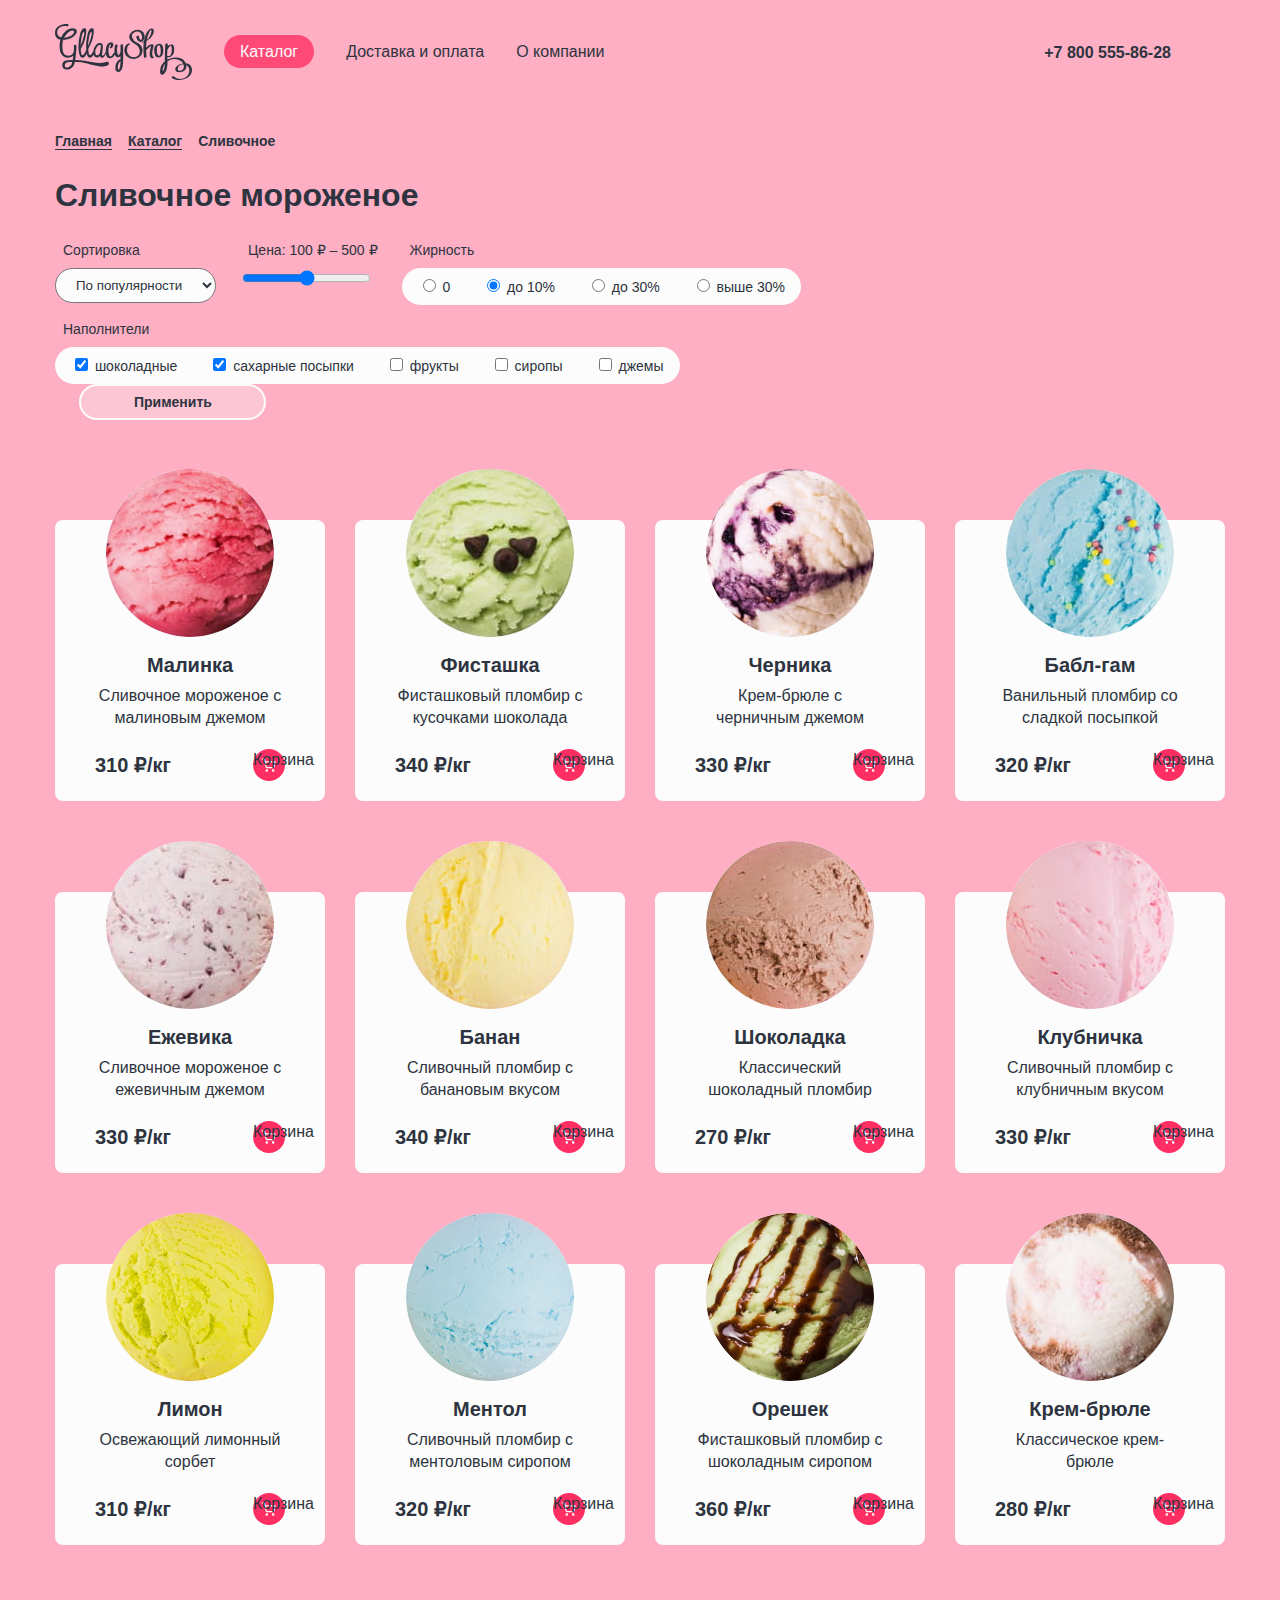
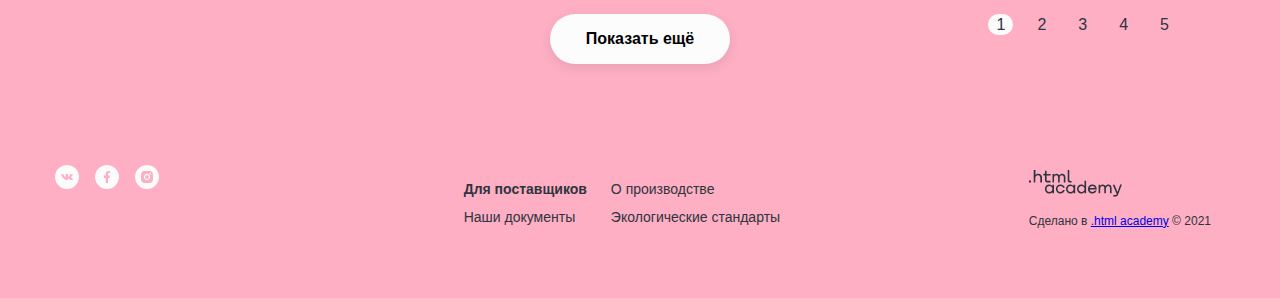
==== commit 0b6e478c: "Декоративные элементы главная страница" ====
--- a/catalog.html
+++ b/catalog.html
@@ -106,42 +106,44 @@
                 </li>
               </ul>
             </fieldset>
-            <fieldset class="catalog_filter_group">
-              <legend class="catalog_filter_title">Наполнители</legend>
-              <ul class="catalog_filter_list">
-                <li class="catalog_filter_item">
-                  <label class="control">
-                    <input class="control-input" type="checkbox" name="chocolate" checked>
-                    шоколадные
-                  </label>
-                </li>
-                <li class="catalog_filter_item">
-                  <label class="control">
-                    <input class="control-input" type="checkbox" name="sugar" checked>
-                    сахарные посыпки
-                  </label>
-                </li>
-                <li class="catalog_filter_item">
-                  <label class="control">
-                    <input class="control-input" type="checkbox" name="fruits">
-                    фрукты
-                  </label>
-                </li>
-                <li class="catalog_filter_item">
-                  <label class="control">
-                    <input class="control-input" type="checkbox" name="syrup">
-                    сиропы
-                  </label>
-                </li>
-                <li class="catalog_filter_item">
-                  <label class="control">
-                    <input class="control-input" type="checkbox" name="jam">
-                    джемы
-                  </label>
-                </li>
-              </ul>
-            </fieldset>
-            <button class="button_select" type="submit">Применить</button>
+            <div class="catalog_filter_group_line">
+              <fieldset class="catalog_filter_group">
+                <legend class="catalog_filter_title">Наполнители</legend>
+                <ul class="catalog_filter_list">
+                  <li class="catalog_filter_item">
+                    <label class="control">
+                      <input class="control-input" type="checkbox" name="chocolate" checked>
+                      шоколадные
+                    </label>
+                  </li>
+                  <li class="catalog_filter_item">
+                    <label class="control">
+                      <input class="control-input" type="checkbox" name="sugar" checked>
+                      сахарные посыпки
+                    </label>
+                  </li>
+                  <li class="catalog_filter_item">
+                    <label class="control">
+                      <input class="control-input" type="checkbox" name="fruits">
+                      фрукты
+                    </label>
+                  </li>
+                  <li class="catalog_filter_item">
+                    <label class="control">
+                      <input class="control-input" type="checkbox" name="syrup">
+                      сиропы
+                    </label>
+                  </li>
+                  <li class="catalog_filter_item">
+                    <label class="control">
+                      <input class="control-input" type="checkbox" name="jam">
+                      джемы
+                    </label>
+                  </li>
+                </ul>
+              </fieldset>
+              <button class="button_select" type="submit">Применить</button>
+            </div>
            </form>
            </div>
            <ul class="product_list">
@@ -315,16 +317,16 @@
       <div class="page-footer-container">  
       <ul class="socials_list">
         <li class="socials_item">
-          <a class="button_social link" href="https://vk.com/htmlacademy"><span class="visually-hidden">ВКонтакте</span>
+          <a class="button_social link social_link_vk" href="https://vk.com/htmlacademy"><span class="visually-hidden">ВКонтакте</span>
           </a>
         </li>
         <li class="socials_item">
-          <a class="button_social link" href="https://www.facebook.com/htmlacademy"><span
+          <a class="button_social link social_link_fb" href="https://www.facebook.com/htmlacademy"><span
               class="visually-hidden">Фейсбук</span>
           </a>
         </li>
         <li class="socials_item">
-          <a class="button_social link" href="https://www.instagram.com/htmlacademy/"><span
+          <a class="button_social link social_link_inst" href="https://www.instagram.com/htmlacademy/"><span
               class="visually-hidden">Инстаграм</span>
           </a>
           </li>
--- a/styles/styles.css
+++ b/styles/styles.css
@@ -19,9 +19,37 @@
 	font-weight: 900;
 	font-display: swap;
 }
+/*Данная часть в начале актуальна для всех сайтов*/
 html {
 	height: 100%;
 }
+.main-container {
+	flex-grow: 1;
+}
+.link {
+	text-decoration: none;
+	color: inherit;
+}
+*,
+*::before,
+*::after {
+  box-sizing: border-box;
+}
+.button {
+	cursor: pointer;
+}
+.visually-hidden {
+	position: absolute;
+	width: 1px;
+	height: 1px;
+	margin: -1px;
+	padding: 0;
+	border: 0;
+	clip: rect(0 0 0 0);
+	overflow: hidden;
+}
+/* */
+
 body {
 	font-family: "Inter", sans-serif;
 	font-size: 16px;
@@ -34,63 +62,122 @@
 	margin: 0;
 	padding: 0;
 }
-.visually-hidden {
-	position: absolute;
-	width: 1px;
-	height: 1px;
-	margin: -1px;
-	padding: 0;
-	border: 0;
-	clip: rect(0 0 0 0);
-	overflow: hidden;
-}
 .page_container {
 	width: 1170px;
 	margin: 0 auto;
 }
-.main-container {
-	flex-grow: 1;
-}
-.link {
-	text-decoration: none;
-	color: inherit;
-}
+
 /* Header */
 .page_header {
 	display: flex;
 	padding: 0;
 	padding-top: 24px;
 	padding-bottom: 24px;
+	justify-content: space-between;
+	position: relative;
+	margin-right: -18px;
+	margin-bottom: 21px;
 }
 .navigation_list,
-.info-user {
+.info-user,
+.info_link {
 	padding: 0;
 	list-style-type: none;
 	margin: 0;
-}
+	color: #2D3440;
+}
+
 .navigation_list {
 	display: flex;
 	justify-content: space-between;
 	flex-wrap: wrap;
+	position: absolute;
+	left: 153px;
 }
 .navigation_item {
 	min-width: 32px;
 	min-height: 36px;
-	margin: 20px 16px;
-}
+	margin: 18px 16px;
+	font-size: 16px;
+	line-height: 20px;
+}
+
 .info-user {
 	display: flex;
-	margin-left: 214px;
 	flex-wrap: wrap;
+	align-items: center;
+	margin-top: -5px;
 }
 .contacts-phone {
 	font-weight: 700;
 }
+.info_item {
+	margin-right: 18px;
+}
+.info_link {
+	background-color: rgb(252, 252, 252, 0.3);
+	background-position: center;
+	border-radius: 50%;
+}
+.link_search {
+	padding: 9px;
+	display: inline-flex;
+}
+.link_log {
+	padding: 7px 16px;
+	border-radius: 26px;
+	font-size: 14px;
+	display: inline-flex;
+}
+.link_log::after {
+	content: "Вход";
+	font-size: 14px;
+	line-height: 20px;
+	margin-left: 6px;
+}
+.link_corb::after {
+	content: "Пусто";
+	font-size: 14px;
+	line-height: 20px;
+	margin-left: 6px;
+}
+.link_corb {
+	padding: 7px 16px;
+	border-radius: 26px;
+	display: inline-flex;
+}
+
 /* Слайдер */
+.slider_button {
+	width: 38px;
+	height: 38px;
+	border-radius: 26px;
+	background-color: rgba(252, 252, 252, 0.3);
+	background-image: url("../images/arrow.svg");
+	border: 2px solid #FCFCFC;
+	background-size: contain;
+}
+.slider_prev {
+	transform: rotate(180deg);
+	margin-right: -20px;
+	align-self: center;
+	z-index: 1;
+}
+.slider_next{
+	margin-left: -20px;
+	align-self: center;
+	z-index: 1;
+}
 .slider_options {
 	list-style-type: none;
 	padding: 0;
 	margin: 0;
+	margin-top: 136px;
+}
+.slider_options_item {
+	display: flex;
+	margin-bottom: 100px;
+	margin-left: 70px;
 }
 .slider_text {
 	color: #2d3440;
@@ -98,7 +185,9 @@
 	display: flex;
 	flex-direction: column;
 	flex-wrap: wrap;
-	justify-content: flex-end;
+	justify-content: center;
+	padding: 0 10px 0 70px;
+	margin: 0;
 }
 .slider_title {
 	font-weight: 900;
@@ -106,27 +195,128 @@
 	line-height: 46px;
 	color: #2d3440;
 	text-align: left;
-	flex-grow: 1;
-	width: 470px;
-	margin-top: 0;
-	margin-bottom: 0;
-	padding-bottom: 24px;
+	padding: 0;
+	margin: 0;
+	margin-bottom: 24px;
 }
 .slider_description {
-	width: 414px;
-	padding-bottom: 48px;
+	margin: 0;
+	padding: 0;
+	margin-bottom: 48px;
+	margin-right: 10px;
+}
+.button_cart {
+	background: #FCFCFC;
+	border: 4px solid rgba(252, 252, 252, 0.4);
+	box-shadow: 0px 4px 12px rgba(45, 52, 64, 0.1);
+	border-radius: 26px;
+	padding: 12px 32px;
+	align-self: flex-start;
+	font-weight: 700;
+	line-height: 20px;
+	display: inline-block;
 }
 .slider_bottom {
 	display: flex;
+	justify-content: space-between;
+	margin-right: -16px;
 }
 .slider_pagination {
 	display: flex;
 }
-/* временные рамки до появления иконок*/
-.socials_list,
-.slider_pagination {
-	border: rgba(252, 252, 252, 0.4) 5px solid;
-}
+.image_slider {
+	display: flex;
+	align-items: center;
+}
+.img_slider_back{
+	margin: 0;
+	padding: 0;
+	width: 100px;
+	height: auto;
+}
+.image_slider_active {
+	display: flex;
+}
+.circle_img {
+	position: relative;
+	width: 321px;
+	height: 321px;
+	border-radius: 50%;
+	background: #FFCBD8;
+  }
+.circle_img img {
+	position: absolute;
+	top: 50%;
+	left: 50%;
+	transform: translate(-50%, -50%);
+}
+.circle_img_back {
+	position: relative;
+	width: 100px;
+	height: 100px;
+	border-radius: 50%;
+	background: #FFCBD8;
+	margin-left: 62px;
+	opacity: 0.4;
+}
+.circle_img_back img {
+	position: absolute;
+	top: 50%;
+	left: 50%;
+	transform: translate(-50%, -50%);
+}
+
+/* спрятана часть слайдера*/
+.slider_options_item_hidden {
+	display: none;
+}
+
+.socials_list{
+	margin: 0;
+	padding: 0;
+}
+.socials_item {
+	list-style: none;
+	padding: 0;
+	margin: 0;
+}
+.button_social {
+	display: block;
+	width: 24px;
+	height: 24px;
+	background-color: #FEAFC3;
+	background-repeat: no-repeat;
+	background-position: center;
+	background-size: 24px 24px;
+	margin-right: 16px;
+}
+.social_link_vk {
+	background-image: url("../images/vk.svg");
+}
+.social_link_fb {
+	background-image: url("../images/f.svg");
+}
+.social_link_inst {
+	background-image: url("../images/inst.svg");
+}
+.slider_pagination_list {
+	margin: 0;
+	padding: 0;
+	display: flex;
+	align-self: flex-end;
+}
+.slider_pagination_button {
+	width: 12px;
+	height: 12px;
+	background: #FCFCFC;
+	border-radius: 50%;
+	margin-right: 8px;
+	opacity: 0.3;
+}
+.slider_pagination_button_active {
+	opacity: 1;
+}
+
 .offers,
 .news_blog_text,
 .delivery_date,
@@ -142,31 +332,33 @@
 .delivery {
 	margin-bottom: 80px;
 }
+
 .offers_title {
 	font-weight: 900;
 	font-size: 32px;
 	line-height: 46px;
 	text-align: center;
-	margin: 0;
-	padding: 0;
-	margin-bottom: 56px;
+	margin: 0 364px 56px 364px;
+	padding: 0;
 }
 .offers_list {
 	display: flex;
 	justify-content: space-between;
 	list-style-type: none;
 	padding: 0;	
-	margin: 0;
+	margin: 0 -15px 0;
 }
 .offers_item {
 	display: flex;
-	width: 570px;
+	flex: 1 0 40%;
 	background-color: #ff7799;
 	border-radius: 16px;
-	padding: 0;
-	margin: 0;
-	padding-left: 40px;
-	box-sizing: border-box;
+	padding: 10px 15px 0 0;
+	margin: 0 15px 0;
+}
+.offers_text {
+	margin-left: 40px;
+    margin-right: 10px;
 }
 .offers_item_title {
 	margin: 0;
@@ -174,7 +366,6 @@
 	padding: 0;
 }
 .offers_item_description {
-	width: 321px;
 	margin: 0;
 	padding: 0;
 }
@@ -197,22 +388,32 @@
 	font-size: 24px;
 	line-height: 30px;
 	color: #2d3440;
-	margin-top: 40px;
+	margin-top: 30px;
 }
 .offers_item_img {
 	align-self: flex-end;
 	max-width: 100%;
 }
+
 .popular_title {
 	font-weight: 900;
 	font-size: 32px;
 	line-height: 46px;
 	color: #2d3440;
-	width: 527px;
-	margin: 0 auto;
+	margin: 0 321px 107px;
 	text-align: center;
-	margin-bottom: 107px;
-}
+}
+
+.product_card_button {
+	width: 32px;
+	height: 32px;
+	background: #FF2F64;
+	background-position: center;
+	border-radius: 26px;
+	background-image: url("../images/cart.svg");
+	background-repeat: no-repeat;
+}
+
 .advantages {
 	background-image: url("../images/waffle_back.jpg");
 	object-fit: cover;
@@ -224,7 +425,7 @@
 .advantages_background {
 	background-color: #fcfcfc;
 	border-radius: 16px;
-	padding: 56px 40px;
+	padding: 56px 40px 56px 104px;
 }
 .advantages_title {
 	font-weight: 900;
@@ -235,6 +436,7 @@
 	padding: 0;
 	margin-bottom: 56px;
 	text-align: center;
+	margin-left: -64px;
 }
 .advantages_item,
 .advantages_list,
@@ -248,19 +450,58 @@
 	grid-template-columns: auto auto;
 	grid-template-rows: auto auto;
 	row-gap: 40px;
-	column-gap: 31px;
+	column-gap: 95px;
 }
 .item_1 {
 	grid-column: 1/2;
 	grid-row: 1/2;
 }
+.advantages_item {
+	position: relative;
+}
+.item_1::before {
+	content: " ";
+	display: inline-block;
+	width: 48px;
+	height: 48px;
+	background-image: url("../images/ice.svg");
+	position: absolute;
+	left: -64px;
+}
 .item_2 {
 	grid-column: 1/2;
 	grid-row: 2/3;
 }
+.item_2::before {
+	content: " ";
+	display: inline-block;
+	width: 48px;
+	height: 48px;
+	background-image: url("../images/leaf.svg");
+	position: absolute;
+	left: -64px;
+}
 .item_3 {
 	grid-column: 2/3;
 	grid-row: 1/2;
+}
+.item_3::before {
+	content: " ";
+	display: inline-block;
+	width: 48px;
+	height: 48px;
+	background-image: url("../images/cow.svg");
+	position: absolute;
+	left: -64px;
+}
+.item_4::before {
+	content: " ";
+	display: inline-block;
+	width: 48px;
+	height: 48px;
+	background-image: url("../images/thermometer.svg");
+	position: absolute;
+	left: -64px;
 }
 .container_news {
 	display: flex;
@@ -353,6 +594,7 @@
 	box-shadow: 0px 4px 12px rgba(45, 52, 64, 0.1);
 	border-radius: 26px;
 }
+
 .delivery {
 	background-image: url("../images/ice_delivery.png");
 	border-radius: 16px;
@@ -366,7 +608,7 @@
 	padding-right: 64px;
 }
 .delivery_description {
-	width: 371px;
+	margin-right: 135px;
 	align-self: center;
 }
 .delivery_title {
@@ -384,16 +626,31 @@
 	padding: 13px 32px;
 	font-size: 16px;
 	line-height: 20px;
+	display: inline-block;
 }
 .delivery_form {
 	background-color: #fcfcfc;
 	border-radius: 8px;
 	padding: 40px;
+	flex: 0 0 500px;
 	display: grid;
 	grid-template-columns: 117px 287px;
 	column-gap: 16px;
-	row-gap: 20px;
+	row-gap: 20px;;
 	height: 100%;
+	font-weight: bold;
+	font-size: 16px;
+	line-height: 20px;
+}
+.info {
+	content: " ";
+	background-image: url("../images/Union.svg");
+	background-color: #FCFCFC;
+	width: 14px;
+	height: 14px;
+	border: none;
+	vertical-align: middle;
+	margin-left: 4px;
 }
 .field_group {
 	padding: 0;
@@ -403,6 +660,9 @@
 	margin: 0;
 	padding: 0;
 	grid-column: 1/-1;
+	font-weight: normal;
+	font-size: 16px;
+	line-height: 22px;
 }
 .delivery_form_address {
 	grid-column: 1/-1;
@@ -420,8 +680,17 @@
 .form_label {
 	margin-bottom: 8px;
 }
-.info {
-	display: none;
+.input_form {
+	padding: 14px 16px;
+	border: 1px solid #B9B9B9;
+	border-radius: 4px;
+	color: #B9B9B9;
+}
+input[type=date]::-webkit-calendar-picker-indicator {
+	opacity: 0;
+}
+input[type=date] {
+	padding: 12px 16px;
 }
 .contacts {
 	background-image: url("../images/Contacts.png");
@@ -434,7 +703,6 @@
 	border-radius: 8px;
 	display: inline-block;
 	width: 343px;
-    box-sizing: border-box;
 	padding: 40px;
 	}
 .contacts_title {
@@ -467,9 +735,6 @@
 	line-height: 24px;
 	color: #2d3440;
 }
-.button-feedback a {
-	color: #fcfcfc;
-}
 footer {
 	color: #2d3440;
 }
@@ -483,7 +748,12 @@
 	column-gap: 24px;
 	row-gap: 8px;
 }
-	
+.documents_item {
+	list-style-type: none;
+}
+.documents_item_heart {
+	list-style-image: url("../images/vector.svg");
+}	
 .info_academy {
 	font-size: 12px;
 	line-height: 16px;
@@ -590,12 +860,10 @@
 	list-style-type: none;
 	background-color: #fcfcfc;
 	border-radius: 8px;
-	width: 270px;
 	display: flex;
 	flex-direction: column;
 	padding-left: 40px;
 	padding-right: 40px;
-	box-sizing: border-box;
 }
 .product_card_title,
 .product_card_price {
@@ -605,6 +873,9 @@
 	color: #2d3440;
 	padding: 0;
 	margin: 0;
+}
+.product_card_price {
+	align-self: center;
 }
 .pagination_button {
 	background: #fcfcfc;
@@ -613,6 +884,7 @@
 	padding: 12px 32px;
 	font-size: 16px;
 	font-weight: 700;
+	box-shadow: 0px 4px 12px rgba(45, 52, 64, 0.1);
 }
 .pagination_current {
 	background-color: #fcfcfc;
@@ -667,7 +939,7 @@
 	padding: 0;
 	width: 190px;
 	justify-content: space-between;
-	margin-bottom: 28px;
+	margin-bottom: 20px;
 }
 .pagination-container {
 	display: grid;
@@ -681,7 +953,7 @@
 	grid-column: 1/-1;
 	justify-self: center;
 	grid-row: 1/2;
-}
+	}
 .pagination_list {
 	z-index: 2;
 	justify-self: end;
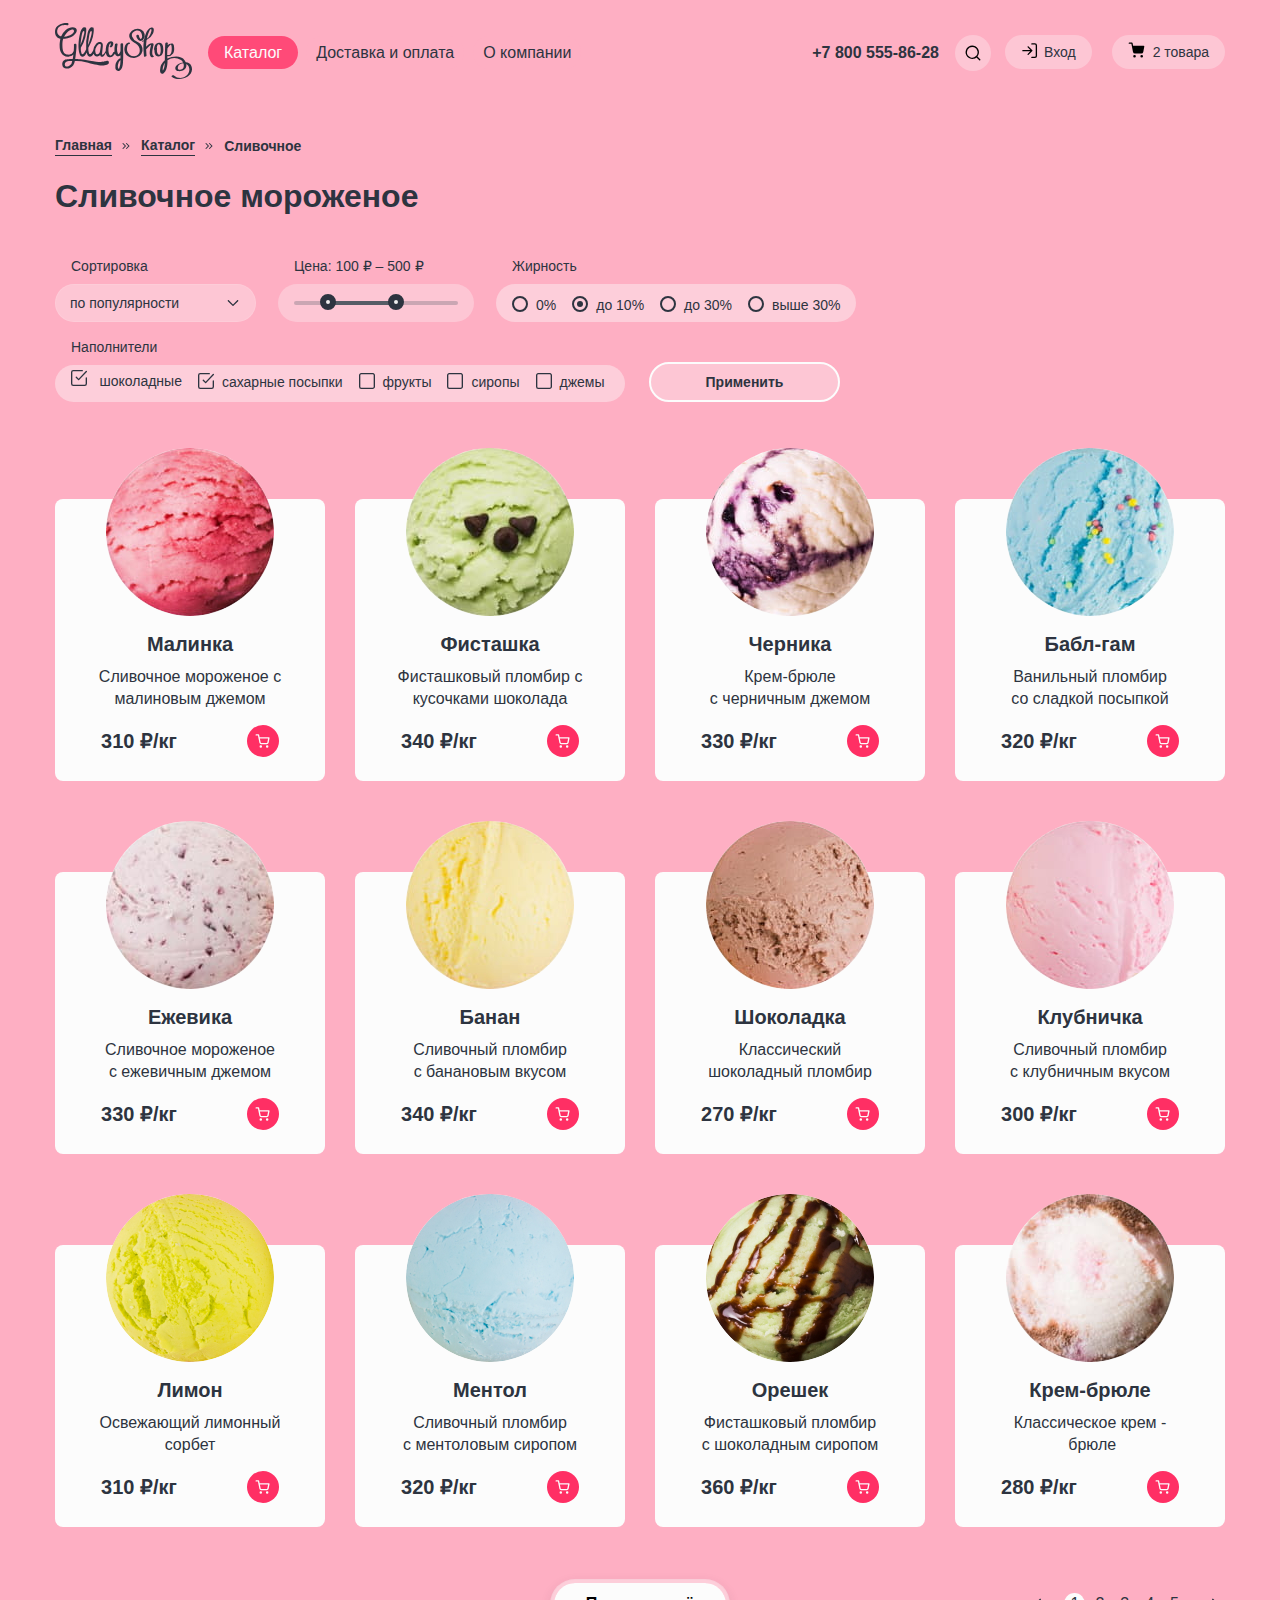
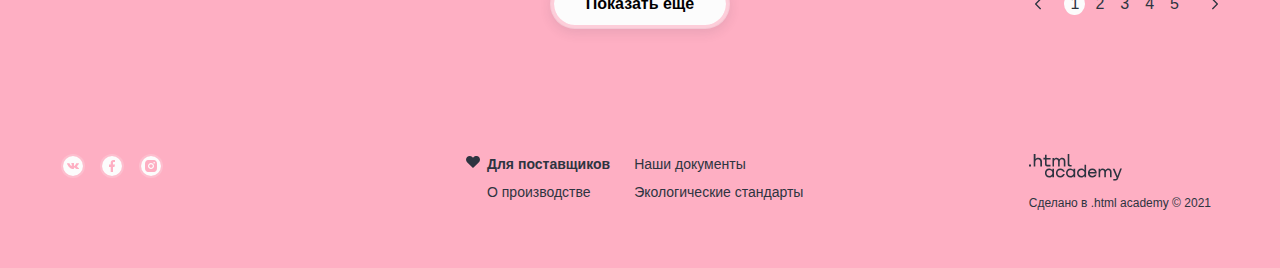
==== commit fea6474c: "Merge pull request #7 from ElenaMihailova/master" ====
--- a/catalog.html
+++ b/catalog.html
@@ -9,13 +9,13 @@
 </head>
 <body>
   <div class="page_container">
-    <header class="page_header">
+    <header class="page_header page_header_catalog">
       <a class="navigation_logo link" href="index.html">
         <img class="page_header_logo" src="images/logo.svg" width="137" height="56" alt="Логотип">
       </a>
       <nav class="navigation">
         <ul class="navigation_list">
-          <li class="navigation_item">
+          <li class="navigation_item navigation_item_active">
             <a class="navigation_link navigation_link_aktiv link">Каталог</a>
           </li>
           <li class="navigation_item">
@@ -26,26 +26,28 @@
           </li>
         </ul>
       </nav>
+      <div class="contacts_info">
+        <a class="contacts-phone link" href="tel:+78005558628">+7 800 555-86-28</a>
       <ul class="info-user">
         <li class="info_item">
-          <a class="contacts-phone link" href="tel:+78005558628">+7 800 555-86-28</a>
+          <a class="info_link link link_search" href="#">
+            <svg class="navigation-icon" aria-hidden="true" focusable="false" width="18" height="18" viewBox="0 0 18 18" xmlns="http://www.w3.org/2000/svg"><path fill-rule="evenodd" clip-rule="evenodd" d="M2.913 8.246a5.333 5.333 0 1 1 9.17 3.705.655.655 0 0 0-.132.132 5.333 5.333 0 0 1-9.038-3.837Zm9.552 5.162a6.667 6.667 0 1 1 .943-.943l2.81 2.81a.667.667 0 0 1-.943.943l-2.81-2.81Z"/></svg>
+            <span class="visually-hidden">Поиск</span>
+          </a>
         </li>
         <li class="info_item">
-          <a class="info_link link" href="#">
-            <span class="visually-hidden">Поиск</span>
+          <a class="info_link link link_log" href="#">
+           <svg class="navigation-icon" aria-hidden="true" focusable="false" width="18" height="18" viewBox="0 0 18 18" xmlns="http://www.w3.org/2000/svg"><path fill-rule="evenodd" clip-rule="evenodd" d="M10.208 1.875c0-.368.299-.667.667-.667h3a2.167 2.167 0 0 1 2.167 2.167v10.5a2.167 2.167 0 0 1-2.167 2.167h-3a.667.667 0 0 1 0-1.334h3a.833.833 0 0 0 .833-.833v-10.5a.833.833 0 0 0-.833-.833h-3a.667.667 0 0 1-.667-.667ZM6.654 4.404c.26-.26.682-.26.942 0l3.746 3.745a.664.664 0 0 1 0 .952l-3.746 3.746a.667.667 0 0 1-.942-.943l2.612-2.612H1.875a.667.667 0 0 1 0-1.333h7.39L6.655 5.346a.667.667 0 0 1 0-.943Z"/></svg>
+           <span class="visually-hidden">Вход</span>
           </a>
         </li>
         <li class="info_item">
-          <a class="info_link link" href="#">
-            <span class="visually-hidden">Вход</span>
+          <a class="info_link link link_corb" href="#">
+            <svg width="17" height="16" viewBox="0 0 17 16" xmlns="http://www.w3.org/2000/svg"><path fill-rule="evenodd" clip-rule="evenodd" d="M.646 1.156c0-.368.298-.666.667-.666H3.92c.318 0 .591.224.654.536l.545 2.723h10.535a.667.667 0 0 1 .654.792l-1.043 5.469v.005A1.97 1.97 0 0 1 13.3 11.6H6.976a1.97 1.97 0 0 1-1.963-1.586l-1.089-5.44a.662.662 0 0 1-.01-.056l-.54-2.696H1.313a.667.667 0 0 1-.667-.667Zm5.883 11.72a1.318 1.318 0 1 0 0 2.636 1.318 1.318 0 0 0 0-2.636Zm7.17 0a1.318 1.318 0 1 0 0 2.636 1.318 1.318 0 0 0 0-2.636Z"/></svg>
+            <span class="visually-hidden">Корзина</span>
           </a>
         </li>
-        <li class="info_item">
-          <a class="info_link link" href="#">
-            <span class="visually-hidden">Корзина</span>
-          </a>
-        </li>
-      </ul>
+      </div>
     </header>
     <main class="main_inner main-container">
       
@@ -70,38 +72,54 @@
             <fieldset class="catalog_filter_group">
                 <legend class="catalog_filter_title">Сортировка</legend>
                 <select class="select_control" aria-label="Сортировка">
-                  <option value="popular">По популярности</option>
+                  <option value="popular">по популярности</option>
                 </select>
               </fieldset>
-            <fieldset class="catalog_filter_group">
-              <legend class="catalog_filter_title">Цена: 100 ₽ – 500 ₽</legend>
-              <input class="control-input" type="range" min="100" max="500" step="50">
-            </fieldset>
+
+              <fieldset class="catalog_filter_group">
+                <legend class="catalog_filter_title">Цена: 100 ₽ &#8211; 500 ₽</legend>
+                  <div class="range">
+                  <div class="range_scale">
+                    <div class="range_bar" style="left: 40px; width: 56px">
+                      <button class="range_toggle toggle_min">
+                        <span class="visually-hidden">Изменить минимальную цену.</span>
+                      </button>
+                      <button class="range_toggle toggle_max">
+                        <span class="visually-hidden">Изменить максимальную цену.</span>
+                      </button>
+                    </div>
+                  </div>
+              </fieldset> 
+
             <fieldset class="catalog_filter_group">
               <legend class="catalog_filter_title">Жирность</legend>
               <ul class="catalog_filter_list">
                 <li class="catalog_filter_item">
                   <label class="control">
-                    <input class="control-input" type="radio" name="Жирность" value="0">
-                    0
+                    <input class="control_input visually-hidden" type="radio" name="Жирность" value="0">
+                    <span class="control_mark"></span>
+                    <span class="control_label">0%</span>
+                  </label>             
+                </li>
+                <li class="catalog_filter_item">
+                  <label class="control">
+                    <input class="control_input visually-hidden" type="radio" name="Жирность" value="10" checked>
+                    <span class="control_mark"></span>
+                    <span class="control_label">до 10%</span>
                   </label>
                 </li>
                 <li class="catalog_filter_item">
                   <label class="control">
-                    <input class="control-input" type="radio" name="Жирность" value="10" checked>
-                    до 10%
+                    <input class="control_input  visually-hidden" type="radio" name="Жирность" value="30">
+                    <span class="control_mark"></span>
+                    <span class="control_label">до 30%</span>
                   </label>
                 </li>
                 <li class="catalog_filter_item">
                   <label class="control">
-                    <input class="control-input" type="radio" name="Жирность" value="30%">
-                    до 30%
-                  </label>
-                </li>
-                <li class="catalog_filter_item">
-                  <label class="control">
-                    <input class="control-input" type="radio" name="Жирность" value="выше 30">
-                    выше 30%
+                    <input class="control_input  visually-hidden" type="radio" name="Жирность" value="выше 30">
+                    <span class="control_mark"></span>
+                    <span class="control_label">выше 30%</span>
                   </label>
                 </li>
               </ul>
@@ -111,33 +129,36 @@
                 <legend class="catalog_filter_title">Наполнители</legend>
                 <ul class="catalog_filter_list">
                   <li class="catalog_filter_item">
-                    <label class="control">
-                      <input class="control-input" type="checkbox" name="chocolate" checked>
-                      шоколадные
+                    <input class="control_input  visually-hidden" type="checkbox" name="sugar" value="сhocolate" checked>
+                      <span class="control_mark"></span>
+                      <span class="control_label">шоколадные</span>
+                  </li>
+                  <li class="catalog_filter_item">
+                    <label class="control">                                          
+                      <input class="control_input  visually-hidden" type="checkbox" name="sugar" value="sugar" checked>
+                      <span class="control_mark"></span>
+                      <span class="control_label">сахарные посыпки</span>
                     </label>
                   </li>
                   <li class="catalog_filter_item">
                     <label class="control">
-                      <input class="control-input" type="checkbox" name="sugar" checked>
-                      сахарные посыпки
+                      <input class="control_input  visually-hidden" type="checkbox" name="sugar" value="fruit">
+                      <span class="control_mark"></span>
+                      <span class="control_label">фрукты</span>
                     </label>
                   </li>
                   <li class="catalog_filter_item">
                     <label class="control">
-                      <input class="control-input" type="checkbox" name="fruits">
-                      фрукты
+                      <input class="control_input  visually-hidden" type="checkbox" name="sugar" value="syrup">
+                      <span class="control_mark"></span>
+                      <span class="control_label">сиропы</span>
                     </label>
                   </li>
                   <li class="catalog_filter_item">
                     <label class="control">
-                      <input class="control-input" type="checkbox" name="syrup">
-                      сиропы
-                    </label>
-                  </li>
-                  <li class="catalog_filter_item">
-                    <label class="control">
-                      <input class="control-input" type="checkbox" name="jam">
-                      джемы
+                      <input class="control_input  visually-hidden" type="checkbox" name="sugar" value="jam">
+                      <span class="control_mark"></span>
+                      <span class="control_label">джемы</span>
                     </label>
                   </li>
                 </ul>
@@ -154,9 +175,12 @@
                   <h3 class="product_card_title">Малинка</h3>
                   <p class="product_card_description">Сливочное мороженое с малиновым джемом</p>
                   <div class="product_card_buy">
-                    <b class="product_card_price">310 ₽/кг</b>
-                    <a class="product_card_button link" href="#"> Корзина</a>
-                  </div>                 
+                    <p class="product_card_price">310 <span>₽/кг</span></p>
+                    <a href="#" class="product_card_button link">
+                      <svg class="product_card_svg" aria-hidden="true" focusable="false" width="16" height="16" viewBox="0 0 16 16" xmlns="http://www.w3.org/2000/svg"><path fill-rule="evenodd" clip-rule="evenodd" d="M1.167 1.25a.667.667 0 0 0 0 1.333h1.77l.468 2.336a.664.664 0 0 0 .011.053l.967 4.833a1.825 1.825 0 0 0 1.819 1.47h5.62a1.826 1.826 0 0 0 1.819-1.47l.001-.005.927-4.861a.667.667 0 0 0-.655-.792H4.611l-.473-2.361a.667.667 0 0 0-.654-.536H1.167ZM5.69 9.544 4.878 5.48h8.23l-.775 4.067a.492.492 0 0 1-.492.395H6.183a.492.492 0 0 1-.492-.397Zm-1.134 3.961a1.246 1.246 0 1 1 2.492 0 1.246 1.246 0 0 1-2.492 0Zm6.374 0a1.246 1.246 0 1 1 2.491 0 1.246 1.246 0 0 1-2.491 0Z"/></svg>
+                      <span class="visually-hidden">Заказать</span>
+                    </a>
+                    </div>                
                 </div>                  
             </li>
             <li class="product_card">
@@ -165,53 +189,68 @@
                 <h3 class="product_card_title">Фисташка</h3>
                 <p class="product_card_description">Фисташковый пломбир с кусочками шоколада</p>
                 <div class="product_card_buy">
-                  <b class="product_card_price">340 ₽/кг</b>
-                  <a class="product_card_button link" href="#"> Корзина</a>
-                </div>                
+                  <p class="product_card_price">340 <span>₽/кг</span></p>
+                  <a href="#" class="product_card_button link">
+                    <svg class="product_card_svg" aria-hidden="true" focusable="false" width="16" height="16" viewBox="0 0 16 16" xmlns="http://www.w3.org/2000/svg"><path fill-rule="evenodd" clip-rule="evenodd" d="M1.167 1.25a.667.667 0 0 0 0 1.333h1.77l.468 2.336a.664.664 0 0 0 .011.053l.967 4.833a1.825 1.825 0 0 0 1.819 1.47h5.62a1.826 1.826 0 0 0 1.819-1.47l.001-.005.927-4.861a.667.667 0 0 0-.655-.792H4.611l-.473-2.361a.667.667 0 0 0-.654-.536H1.167ZM5.69 9.544 4.878 5.48h8.23l-.775 4.067a.492.492 0 0 1-.492.395H6.183a.492.492 0 0 1-.492-.397Zm-1.134 3.961a1.246 1.246 0 1 1 2.492 0 1.246 1.246 0 0 1-2.492 0Zm6.374 0a1.246 1.246 0 1 1 2.491 0 1.246 1.246 0 0 1-2.491 0Z"/></svg>
+                    <span class="visually-hidden">Заказать</span>
+                  </a>
+                  </div>               
               </div>              
             </li>
             <li class="product_card">
               <img class="product_card_img" src="images/blueberry-foto.jpg" alt="Черника" width="168" height="168">
               <div class="product_card_content">
                 <h3 class="product_card_title">Черника</h3>
-                <p class="product_card_description">Крем-брюле с черничным джемом</p>
-                <div class="product_card_buy">
-                  <b class="product_card_price">330 ₽/кг</b>
-                  <a class="product_card_button link" href="#">Корзина</a>
-                </div>                
+                <p class="product_card_description">Крем-брюле с&#160;черничным джемом</p>
+                <div class="product_card_buy">
+                  <p class="product_card_price">330 <span>₽/кг</span></p>
+                  <a href="#" class="product_card_button link">
+                    <svg class="product_card_svg" aria-hidden="true" focusable="false" width="16" height="16" viewBox="0 0 16 16" xmlns="http://www.w3.org/2000/svg"><path fill-rule="evenodd" clip-rule="evenodd" d="M1.167 1.25a.667.667 0 0 0 0 1.333h1.77l.468 2.336a.664.664 0 0 0 .011.053l.967 4.833a1.825 1.825 0 0 0 1.819 1.47h5.62a1.826 1.826 0 0 0 1.819-1.47l.001-.005.927-4.861a.667.667 0 0 0-.655-.792H4.611l-.473-2.361a.667.667 0 0 0-.654-.536H1.167ZM5.69 9.544 4.878 5.48h8.23l-.775 4.067a.492.492 0 0 1-.492.395H6.183a.492.492 0 0 1-.492-.397Zm-1.134 3.961a1.246 1.246 0 1 1 2.492 0 1.246 1.246 0 0 1-2.492 0Zm6.374 0a1.246 1.246 0 1 1 2.491 0 1.246 1.246 0 0 1-2.491 0Z"/></svg>
+                    <span class="visually-hidden">Заказать</span>
+                  </a>
+                  </div>             
               </div>             
             </li>
             <li class="product_card">
               <img class="product_card_img" src="images/bubble.jpg" alt="Бабл-гам" width="168" height="168">
               <div class="product_card_content">
                 <h3 class="product_card_title">Бабл-гам</h3>
-                <p class="product_card_description">Ванильный пломбир со сладкой посыпкой</p>
-                <div class="product_card_buy">
-                  <b class="product_card_price">320 ₽/кг</b>
-                  <a class="product_card_button link" href="#">Корзина</a>
-                </div>               
+                <p class="product_card_description">Ванильный пломбир со&#160;сладкой посыпкой</p>
+                <div class="product_card_buy">
+                  <p class="product_card_price">320 <span>₽/кг</span></p>
+                  <a href="#" class="product_card_button link">
+                    <svg class="product_card_svg" aria-hidden="true" focusable="false" width="16" height="16" viewBox="0 0 16 16" xmlns="http://www.w3.org/2000/svg"><path fill-rule="evenodd" clip-rule="evenodd" d="M1.167 1.25a.667.667 0 0 0 0 1.333h1.77l.468 2.336a.664.664 0 0 0 .011.053l.967 4.833a1.825 1.825 0 0 0 1.819 1.47h5.62a1.826 1.826 0 0 0 1.819-1.47l.001-.005.927-4.861a.667.667 0 0 0-.655-.792H4.611l-.473-2.361a.667.667 0 0 0-.654-.536H1.167ZM5.69 9.544 4.878 5.48h8.23l-.775 4.067a.492.492 0 0 1-.492.395H6.183a.492.492 0 0 1-.492-.397Zm-1.134 3.961a1.246 1.246 0 1 1 2.492 0 1.246 1.246 0 0 1-2.492 0Zm6.374 0a1.246 1.246 0 1 1 2.491 0 1.246 1.246 0 0 1-2.491 0Z"/></svg>
+                    <span class="visually-hidden">Заказать</span>
+                  </a>
+                  </div>              
               </div>              
             </li>
             <li class="product_card">
               <img class="product_card_img" src="images/blackberry.jpg" alt="Ежевика" width="168" height="168">
               <div class="product_card_content">
                 <h3 class="product_card_title">Ежевика</h3>
-                <p class="product_card_description">Сливочное мороженое с ежевичным джемом</p>
-                <div class="product_card_buy">
-                  <b class="product_card_price">330 ₽/кг</b>
-                  <a class="product_card_button link" href="#">Корзина</a>
-                </div>
+                <p class="product_card_description">Сливочное мороженое с&#160;ежевичным джемом</p>
+                <div class="product_card_buy">
+                  <p class="product_card_price">330 <span>₽/кг</span></p>
+                  <a href="#" class="product_card_button link">
+                    <svg class="product_card_svg" aria-hidden="true" focusable="false" width="16" height="16" viewBox="0 0 16 16" xmlns="http://www.w3.org/2000/svg"><path fill-rule="evenodd" clip-rule="evenodd" d="M1.167 1.25a.667.667 0 0 0 0 1.333h1.77l.468 2.336a.664.664 0 0 0 .011.053l.967 4.833a1.825 1.825 0 0 0 1.819 1.47h5.62a1.826 1.826 0 0 0 1.819-1.47l.001-.005.927-4.861a.667.667 0 0 0-.655-.792H4.611l-.473-2.361a.667.667 0 0 0-.654-.536H1.167ZM5.69 9.544 4.878 5.48h8.23l-.775 4.067a.492.492 0 0 1-.492.395H6.183a.492.492 0 0 1-.492-.397Zm-1.134 3.961a1.246 1.246 0 1 1 2.492 0 1.246 1.246 0 0 1-2.492 0Zm6.374 0a1.246 1.246 0 1 1 2.491 0 1.246 1.246 0 0 1-2.491 0Z"/></svg>
+                    <span class="visually-hidden">Заказать</span>
+                  </a>
+                  </div>
               </div>              
             </li>
             <li class="product_card">
               <img class="product_card_img" src="images/banana.jpg" alt="Банан" width="168" height="168">
               <div class="product_card_content">
                 <h3 class="product_card_title">Банан</h3>
-                <p class="product_card_description">Сливочный пломбир с банановым вкусом</p>
-                <div class="product_card_buy">
-                  <b class="product_card_price">340 ₽/кг</b>
-                  <a class="product_card_button link" href="#">Корзина</a>
-                </div>               
+                <p class="product_card_description">Сливочный пломбир с&#160;банановым вкусом</p>
+                <div class="product_card_buy">
+                  <p class="product_card_price">340 <span>₽/кг</span></p>
+                  <a href="#" class="product_card_button link">
+                    <svg class="product_card_svg" aria-hidden="true" focusable="false" width="16" height="16" viewBox="0 0 16 16" xmlns="http://www.w3.org/2000/svg"><path fill-rule="evenodd" clip-rule="evenodd" d="M1.167 1.25a.667.667 0 0 0 0 1.333h1.77l.468 2.336a.664.664 0 0 0 .011.053l.967 4.833a1.825 1.825 0 0 0 1.819 1.47h5.62a1.826 1.826 0 0 0 1.819-1.47l.001-.005.927-4.861a.667.667 0 0 0-.655-.792H4.611l-.473-2.361a.667.667 0 0 0-.654-.536H1.167ZM5.69 9.544 4.878 5.48h8.23l-.775 4.067a.492.492 0 0 1-.492.395H6.183a.492.492 0 0 1-.492-.397Zm-1.134 3.961a1.246 1.246 0 1 1 2.492 0 1.246 1.246 0 0 1-2.492 0Zm6.374 0a1.246 1.246 0 1 1 2.491 0 1.246 1.246 0 0 1-2.491 0Z"/></svg>
+                    <span class="visually-hidden">Заказать</span>
+                  </a>
+                  </div>              
               </div>              
             </li>
             <li class="product_card">
@@ -220,20 +259,26 @@
                 <h3 class="product_card_title">Шоколадка</h3>
                 <p class="product_card_description">Классический шоколадный пломбир</p>
                 <div class="product_card_buy">
-                  <b class="product_card_price">270 ₽/кг</b>
-                  <a class="product_card_button link" href="#">Корзина</a>
-                </div>                
+                  <p class="product_card_price">270 <span>₽/кг</span></p>
+                  <a href="#" class="product_card_button link">
+                    <svg class="product_card_svg" aria-hidden="true" focusable="false" width="16" height="16" viewBox="0 0 16 16" xmlns="http://www.w3.org/2000/svg"><path fill-rule="evenodd" clip-rule="evenodd" d="M1.167 1.25a.667.667 0 0 0 0 1.333h1.77l.468 2.336a.664.664 0 0 0 .011.053l.967 4.833a1.825 1.825 0 0 0 1.819 1.47h5.62a1.826 1.826 0 0 0 1.819-1.47l.001-.005.927-4.861a.667.667 0 0 0-.655-.792H4.611l-.473-2.361a.667.667 0 0 0-.654-.536H1.167ZM5.69 9.544 4.878 5.48h8.23l-.775 4.067a.492.492 0 0 1-.492.395H6.183a.492.492 0 0 1-.492-.397Zm-1.134 3.961a1.246 1.246 0 1 1 2.492 0 1.246 1.246 0 0 1-2.492 0Zm6.374 0a1.246 1.246 0 1 1 2.491 0 1.246 1.246 0 0 1-2.491 0Z"/></svg>
+                    <span class="visually-hidden">Заказать</span>
+                  </a>
+                  </div>             
               </div>              
             </li>
             <li class="product_card">
               <img class="product_card_img" src="images/strawberry.jpg" alt="Клубничка" width="168" height="168">
               <div class="product_card_content">
                 <h3 class="product_card_title">Клубничка</h3>
-                <p class="product_card_description">Сливочный пломбир с клубничным вкусом</p>
-                <div class="product_card_buy">
-                  <b class="product_card_price">330 ₽/кг</b>
-                  <a class="product_card_button link" href="#">Корзина</a>
-                </div>                
+                <p class="product_card_description">Сливочный пломбир с&#160;клубничным вкусом</p>
+                <div class="product_card_buy">
+                  <p class="product_card_price">300 <span>₽/кг</span></p>
+                  <a href="#" class="product_card_button link">
+                    <svg class="product_card_svg" aria-hidden="true" focusable="false" width="16" height="16" viewBox="0 0 16 16" xmlns="http://www.w3.org/2000/svg"><path fill-rule="evenodd" clip-rule="evenodd" d="M1.167 1.25a.667.667 0 0 0 0 1.333h1.77l.468 2.336a.664.664 0 0 0 .011.053l.967 4.833a1.825 1.825 0 0 0 1.819 1.47h5.62a1.826 1.826 0 0 0 1.819-1.47l.001-.005.927-4.861a.667.667 0 0 0-.655-.792H4.611l-.473-2.361a.667.667 0 0 0-.654-.536H1.167ZM5.69 9.544 4.878 5.48h8.23l-.775 4.067a.492.492 0 0 1-.492.395H6.183a.492.492 0 0 1-.492-.397Zm-1.134 3.961a1.246 1.246 0 1 1 2.492 0 1.246 1.246 0 0 1-2.492 0Zm6.374 0a1.246 1.246 0 1 1 2.491 0 1.246 1.246 0 0 1-2.491 0Z"/></svg>
+                    <span class="visually-hidden">Заказать</span>
+                  </a>
+                  </div>              
               </div>              
             </li>
             <li class="product_card">
@@ -242,42 +287,53 @@
                 <h3 class="product_card_title">Лимон</h3>
                 <p class="product_card_description">Освежающий лимонный сорбет</p>
                 <div class="product_card_buy">
-                  <b class="product_card_price">310 ₽/кг</b>
-                  <a class="product_card_button link" href="#">Корзина</a>
-                </div>                
-              </div>              
+                  <p class="product_card_price">310 <span>₽/кг</span></p>
+                  <a href="#" class="product_card_button link">
+                    <svg class="product_card_svg" aria-hidden="true" focusable="false" width="16" height="16" viewBox="0 0 16 16" xmlns="http://www.w3.org/2000/svg"><path fill-rule="evenodd" clip-rule="evenodd" d="M1.167 1.25a.667.667 0 0 0 0 1.333h1.77l.468 2.336a.664.664 0 0 0 .011.053l.967 4.833a1.825 1.825 0 0 0 1.819 1.47h5.62a1.826 1.826 0 0 0 1.819-1.47l.001-.005.927-4.861a.667.667 0 0 0-.655-.792H4.611l-.473-2.361a.667.667 0 0 0-.654-.536H1.167ZM5.69 9.544 4.878 5.48h8.23l-.775 4.067a.492.492 0 0 1-.492.395H6.183a.492.492 0 0 1-.492-.397Zm-1.134 3.961a1.246 1.246 0 1 1 2.492 0 1.246 1.246 0 0 1-2.492 0Zm6.374 0a1.246 1.246 0 1 1 2.491 0 1.246 1.246 0 0 1-2.491 0Z"/></svg>
+                    <span class="visually-hidden">Заказать</span>
+                  </a>
+                  </div>           
             </li>
             <li class="product_card">
               <img class="product_card_img" src="images/menthol.jpg" alt="Ментол" width="168" height="168">
               <div class="product_card_content">
                 <h3 class="product_card_title">Ментол</h3>
-                <p class="product_card_description">Сливочный пломбир с ментоловым сиропом</p>
-                <div class="product_card_buy">
-                  <b class="product_card_price">320 ₽/кг</b>
-                  <a class="product_card_button link" href="#">Корзина</a>
-                </div>                
+                <p class="product_card_description">Сливочный пломбир с&#160;ментоловым сиропом</p>
+                <div class="product_card_buy">
+                  <p class="product_card_price">320 <span>₽/кг</span></p>
+                  <a href="#" class="product_card_button link">
+                    <svg class="product_card_svg" aria-hidden="true" focusable="false" width="16" height="16" viewBox="0 0 16 16" xmlns="http://www.w3.org/2000/svg"><path fill-rule="evenodd" clip-rule="evenodd" d="M1.167 1.25a.667.667 0 0 0 0 1.333h1.77l.468 2.336a.664.664 0 0 0 .011.053l.967 4.833a1.825 1.825 0 0 0 1.819 1.47h5.62a1.826 1.826 0 0 0 1.819-1.47l.001-.005.927-4.861a.667.667 0 0 0-.655-.792H4.611l-.473-2.361a.667.667 0 0 0-.654-.536H1.167ZM5.69 9.544 4.878 5.48h8.23l-.775 4.067a.492.492 0 0 1-.492.395H6.183a.492.492 0 0 1-.492-.397Zm-1.134 3.961a1.246 1.246 0 1 1 2.492 0 1.246 1.246 0 0 1-2.492 0Zm6.374 0a1.246 1.246 0 1 1 2.491 0 1.246 1.246 0 0 1-2.491 0Z"/></svg>
+                    <span class="visually-hidden">Заказать</span>
+                  </a>
+                  </div>              
               </div>
             </li>
             <li class="product_card">
               <img class="product_card_img" src="images/nuts.jpg" alt="Орешек" width="168" height="168">
               <div class="product_card_content">
                 <h3 class="product_card_title">Орешек</h3>
-                <p class="product_card_description">Фисташковый пломбир с шоколадным сиропом</p>
-                <div class="product_card_buy">
-                  <b class="product_card_price">360 ₽/кг</b>
-                  <a class="product_card_button link" href="#">Корзина</a>
-                </div>               
+                <p class="product_card_description">Фисташковый пломбир с&#160;шоколадным сиропом</p>
+                <div class="product_card_buy">
+                  <p class="product_card_price">360 <span>₽/кг</span></p>
+                  <a href="#" class="product_card_button link">
+                    <svg class="product_card_svg" aria-hidden="true" focusable="false" width="16" height="16" viewBox="0 0 16 16" xmlns="http://www.w3.org/2000/svg"><path fill-rule="evenodd" clip-rule="evenodd" d="M1.167 1.25a.667.667 0 0 0 0 1.333h1.77l.468 2.336a.664.664 0 0 0 .011.053l.967 4.833a1.825 1.825 0 0 0 1.819 1.47h5.62a1.826 1.826 0 0 0 1.819-1.47l.001-.005.927-4.861a.667.667 0 0 0-.655-.792H4.611l-.473-2.361a.667.667 0 0 0-.654-.536H1.167ZM5.69 9.544 4.878 5.48h8.23l-.775 4.067a.492.492 0 0 1-.492.395H6.183a.492.492 0 0 1-.492-.397Zm-1.134 3.961a1.246 1.246 0 1 1 2.492 0 1.246 1.246 0 0 1-2.492 0Zm6.374 0a1.246 1.246 0 1 1 2.491 0 1.246 1.246 0 0 1-2.491 0Z"/></svg>
+                    <span class="visually-hidden">Заказать</span>
+                  </a>
+                  </div>             
               </div>              
             </li>
             <li class="product_card">
               <img class="product_card_img" src="images/creme.jpg" alt="Крем-брюле" width="168" height="168">
               <div class="product_card_content">
                 <h3 class="product_card_title">Крем-брюле</h3>
-                <p class="product_card_description">Классическое крем-брюле</p>
-                <div class="product_card_buy">
-                  <b class="product_card_price">280 ₽/кг</b>
-                  <a class="product_card_button link" href="#">Корзина</a>
-                </div>              
+                <p class="product_card_description">Классическое крем&#160;-&#160;брюле</p>
+                <div class="product_card_buy">
+                  <p class="product_card_price">280 <span>₽/кг</span></p>
+                  <a href="#" class="product_card_button link">
+                    <svg class="product_card_svg" aria-hidden="true" focusable="false" width="16" height="16" viewBox="0 0 16 16" xmlns="http://www.w3.org/2000/svg"><path fill-rule="evenodd" clip-rule="evenodd" d="M1.167 1.25a.667.667 0 0 0 0 1.333h1.77l.468 2.336a.664.664 0 0 0 .011.053l.967 4.833a1.825 1.825 0 0 0 1.819 1.47h5.62a1.826 1.826 0 0 0 1.819-1.47l.001-.005.927-4.861a.667.667 0 0 0-.655-.792H4.611l-.473-2.361a.667.667 0 0 0-.654-.536H1.167ZM5.69 9.544 4.878 5.48h8.23l-.775 4.067a.492.492 0 0 1-.492.395H6.183a.492.492 0 0 1-.492-.397Zm-1.134 3.961a1.246 1.246 0 1 1 2.492 0 1.246 1.246 0 0 1-2.492 0Zm6.374 0a1.246 1.246 0 1 1 2.491 0 1.246 1.246 0 0 1-2.491 0Z"/></svg>
+                    <span class="visually-hidden">Заказать</span>
+                  </a>
+                  </div>          
               </div>              
             </li>
            </ul>
@@ -290,8 +346,8 @@
                    <span class="visually-hidden">Предыдущая страница</span>
                  </a>
                 </li>
-                <li class="pagination_item">
-                  <a class="pagination_link pagination_current link">1</a>
+                <li class="pagination_item pagination_current">
+                  <a class="pagination_link  link">1</a>
                </li>
                <li class="pagination_item">
                  <a class="pagination_link link" href="#">2</a>
@@ -314,7 +370,7 @@
         </div>
     </main>
     <footer class="page_footer">
-      <div class="page-footer-container">  
+      <div class="page_footer_container">  
       <ul class="socials_list">
         <li class="socials_item">
           <a class="button_social link social_link_vk" href="https://vk.com/htmlacademy"><span class="visually-hidden">ВКонтакте</span>
@@ -333,13 +389,13 @@
       </ul>
       <div class="documents">
         <ul class="documents_list">
-          <li class="documents_item"><b>Для
+          <li class="documents_item documents_item_heart"><b>Для
               поставщиков</b></li>
+              <li class="documents_item">
+                <a class="documents_link link" href="#">Наши документы</a>
+          </li>
           <li class="documents_item">
             <a class="documents_link link" href="#">О производстве</a>
-          </li>
-          <li class="documents_item">
-            <a class="documents_link link" href="#">Наши документы</a>
           </li>
           <li class="documents_item">
             <a class="documents_link link" href="#">Экологические стандарты</a>
@@ -350,8 +406,8 @@
         <a target="_blank" href="https://htmlacademy.ru/">
           <img src="images/logo_htmlacademy.svg" alt="Логотип" width="93" height="27">
         </a>
-        <p>Сделано в
-          <a target="_blank" href="https://htmlacademy.ru/">.html academy</a>
+        <p class="text_footer">Сделано в
+          <a class="link_footer link" target="_blank" href="https://htmlacademy.ru/">.html academy</a>
           © 2021
         </p>
       </div>
--- a/styles/styles.css
+++ b/styles/styles.css
@@ -35,7 +35,9 @@
 *::after {
   box-sizing: border-box;
 }
-.button {
+.button,
+.slider_button,
+.pagination_button {
 	cursor: pointer;
 }
 .visually-hidden {
@@ -61,6 +63,7 @@
 	color: #2d3440;
 	margin: 0;
 	padding: 0;
+	min-width: 1170px;
 }
 .page_container {
 	width: 1170px;
@@ -71,53 +74,94 @@
 .page_header {
 	display: flex;
 	padding: 0;
-	padding-top: 24px;
-	padding-bottom: 24px;
-	justify-content: space-between;
-	position: relative;
-	margin-right: -18px;
-	margin-bottom: 21px;
+	margin: 0;
+	padding-top: 20px;
+	align-items: center;
+	padding-bottom: 50px;
+	flex-wrap: wrap;
 }
 .navigation_list,
 .info-user,
 .info_link {
 	padding: 0;
-	list-style-type: none;
+	list-style: none;
 	margin: 0;
 	color: #2D3440;
 }
-
+.page_header_logo {
+	flex-shrink: 0;
+	margin-right: 16px;
+	margin-top: 3px;
+}
 .navigation_list {
 	display: flex;
-	justify-content: space-between;
 	flex-wrap: wrap;
-	position: absolute;
-	left: 153px;
-}
-.navigation_item {
-	min-width: 32px;
-	min-height: 36px;
-	margin: 18px 16px;
+}
+.navigation_item:not(:last-of-type) {
+	margin-right: 12px;
+}
+.navigation_item:first-of-type {
+	margin-left: 6px;
+}
+.navigation_link {
 	font-size: 16px;
 	line-height: 20px;
+	background-position: center;
+	padding: 8px 10px;
+	background-color: #feafc3;
+    border-radius: 26px;
+    
+}
+.navigation_link:hover {
+	background-color: rgb(252, 252, 252, 0.4);
+}
+.navigation_link:active {
+	background-color: rgb(252, 252, 252);
+}
+.navigation_link:focus {
+	background-color: rgb(252, 252, 252, 0.4);
+	outline: 2px solid #2D3440;
+}
+.contacts_info {
+	display: flex;
+	align-items: center;
+	margin-left: auto;
+	flex-wrap: wrap;
 }
 
 .info-user {
 	display: flex;
 	flex-wrap: wrap;
-	align-items: center;
-	margin-top: -5px;
+	flex-shrink: 0;
+	margin-left: 16px;
 }
 .contacts-phone {
 	font-weight: 700;
-}
-.info_item {
-	margin-right: 18px;
+	line-height: 20px;
+	margin-left: auto;
+	margin-top: -3px;
+}
+.info_item:not(:first-of-type) {
+	margin-left: 20px;
+}
+.info_item:first-of-type {
+	margin-right: -6px;
 }
 .info_link {
 	background-color: rgb(252, 252, 252, 0.3);
 	background-position: center;
 	border-radius: 50%;
+}
+.info_link:hover {
+	background-color: rgb(252, 252, 252, 0.5);
+}
+.info_link:focus {
+	background-color: rgb(252, 252, 252, 0.5);
+	border: 2px solid #2D3440;
+}
+.info_link:active {
+	background-color: rgb(252, 252, 252);
+	border: none;
 }
 .link_search {
 	padding: 9px;
@@ -133,13 +177,13 @@
 	content: "Вход";
 	font-size: 14px;
 	line-height: 20px;
-	margin-left: 6px;
-}
-.link_corb::after {
+	margin-left: 5px;
+}
+.page_header_main .link_corb::after {
 	content: "Пусто";
 	font-size: 14px;
 	line-height: 20px;
-	margin-left: 6px;
+	margin-left: 8px;
 }
 .link_corb {
 	padding: 7px 16px;
@@ -148,14 +192,19 @@
 }
 
 /* Слайдер */
+.options {
+	padding: 104px 0 40px 0;
+}
 .slider_button {
 	width: 38px;
 	height: 38px;
 	border-radius: 26px;
 	background-color: rgba(252, 252, 252, 0.3);
 	background-image: url("../images/arrow.svg");
+	background-repeat: no-repeat;
+	background-position: center;
 	border: 2px solid #FCFCFC;
-	background-size: contain;
+	
 }
 .slider_prev {
 	transform: rotate(180deg);
@@ -168,24 +217,23 @@
 	align-self: center;
 	z-index: 1;
 }
+.slider_button:hover {
+	background-color: rgba(252, 252, 252);
+}
 .slider_options {
-	list-style-type: none;
-	padding: 0;
-	margin: 0;
-	margin-top: 136px;
+	list-style: none;
+	padding: 0;
+	margin: 0;
+	margin-bottom: 95px;
 }
 .slider_options_item {
 	display: flex;
-	margin-bottom: 100px;
-	margin-left: 70px;
 }
 .slider_text {
-	color: #2d3440;
 	text-align: left;
 	display: flex;
 	flex-direction: column;
 	flex-wrap: wrap;
-	justify-content: center;
 	padding: 0 10px 0 70px;
 	margin: 0;
 }
@@ -197,98 +245,143 @@
 	text-align: left;
 	padding: 0;
 	margin: 0;
-	margin-bottom: 24px;
+	margin-bottom: 25px;
 }
 .slider_description {
-	margin: 0;
-	padding: 0;
-	margin-bottom: 48px;
+	color: #2d3440;
+	font-size: 18px;
+	line-height: 24px;
+	margin: 0;
+	padding: 0;
+	margin-bottom: 44px;
 	margin-right: 10px;
 }
 .button_cart {
-	background: #FCFCFC;
+	background-color: #FCFCFC;
 	border: 4px solid rgba(252, 252, 252, 0.4);
 	box-shadow: 0px 4px 12px rgba(45, 52, 64, 0.1);
 	border-radius: 26px;
-	padding: 12px 32px;
+	padding: 12px 30px;
 	align-self: flex-start;
 	font-weight: 700;
 	line-height: 20px;
-	display: inline-block;
+	background-clip: padding-box;
+}
+.button_cart:hover,
+.offers_item_button:hover,
+.pagination_button:hover {
+	background-color: rgba(252, 252, 252, 0.4);
+	border: 4px solid rgba(252, 252, 252);
+}
+.button_cart:focus,
+.offers_item_button:focus,
+.pagination_button:focus {
+	background-color: rgba(252, 252, 252);
+	border: 4px solid #FF2F64;
+}
+.newsletter_button:hover,
+.delivery_submit:hover,
+.button_feedback:hover {
+	background-color: rgba(252, 252, 252);
+	border: 4px solid #FF2F64;
+	color: #2d3440;
+}
+.newsletter_button:focus,
+.delivery_submit:focus,
+.button_feedback:focus {
+	background-color: #FF2F64;
+	border: 4px solid #565C66;
+	
 }
 .slider_bottom {
 	display: flex;
 	justify-content: space-between;
-	margin-right: -16px;
+	
 }
 .slider_pagination {
 	display: flex;
 }
 .image_slider {
 	display: flex;
-	align-items: center;
+
 }
 .img_slider_back{
 	margin: 0;
 	padding: 0;
 	width: 100px;
 	height: auto;
+	margin-top: -30px;
 }
 .image_slider_active {
 	display: flex;
-}
+	margin-top: -18px;
+ }
+ .img_slider_active {
+	margin-top: -100px;
+    margin-left: -55px;
+ }
 .circle_img {
-	position: relative;
 	width: 321px;
 	height: 321px;
 	border-radius: 50%;
-	background: #FFCBD8;
-  }
-.circle_img img {
-	position: absolute;
-	top: 50%;
-	left: 50%;
-	transform: translate(-50%, -50%);
-}
+	background-color: #FFCBD8;
+	padding-left: 75px;
+
+}
+
 .circle_img_back {
-	position: relative;
 	width: 100px;
 	height: 100px;
 	border-radius: 50%;
-	background: #FFCBD8;
-	margin-left: 62px;
+	background-color: #FFCBD8;
 	opacity: 0.4;
-}
-.circle_img_back img {
-	position: absolute;
-	top: 50%;
-	left: 50%;
-	transform: translate(-50%, -50%);
-}
+	margin-left: 41px;
+	margin-top: 100px;
+}
+
 
 /* спрятана часть слайдера*/
 .slider_options_item_hidden {
 	display: none;
 }
 
+/* Используется в footer, padding важен*/
 .socials_list{
-	margin: 0;
-	padding: 0;
-}
+	display: flex;
+	margin: 0;
+	padding: 0;
+	height: min-content;
+	padding-left: 6px;
+}
+
 .socials_item {
 	list-style: none;
 	padding: 0;
 	margin: 0;
+	margin-left: 15px;
+	border-radius: 50%;
+}
+.socials_item:first-of-type {
+	margin-left: 0;
 }
 .button_social {
 	display: block;
 	width: 24px;
 	height: 24px;
 	background-color: #FEAFC3;
+	border-radius: 50%;
 	background-repeat: no-repeat;
 	background-position: center;
 	background-size: 24px 24px;
-	margin-right: 16px;
+	border: 2px solid rgba(252, 252, 252, 0.2);
+	background-clip: padding-box;
+}
+.button_social:hover {
+	background-color:#565C66;
+}
+.button_social:active {
+	background-color:#565C66;
+	border: 2px solid #2D3440;
 }
 .social_link_vk {
 	background-image: url("../images/vk.svg");
@@ -308,11 +401,21 @@
 .slider_pagination_button {
 	width: 12px;
 	height: 12px;
-	background: #FCFCFC;
+	background-color: #FCFCFC;
 	border-radius: 50%;
+	opacity: 0.3;
 	margin-right: 8px;
-	opacity: 0.3;
-}
+	border: 1px solid rgba(252, 252, 252, 0.3);
+}
+.slider_pagination_button:hover {
+	background-color: rgba(252, 252, 252, 0.3);
+	border: 1px solid #FCFCFC;
+}
+.slider_pagination_button:active {
+	background-color: rgba(252, 252, 252, 0.3);
+	border: 1px solid #2D3440;
+}
+
 .slider_pagination_button_active {
 	opacity: 1;
 }
@@ -324,15 +427,9 @@
 .delivery_address {
 	color: #2d3440;
 }
-.options,
-.offers,
-.popular,
-.advantages,
-.container_news,
-.delivery {
-	margin-bottom: 80px;
-}
-
+.offers {
+	padding: 40px 0;
+}
 .offers_title {
 	font-weight: 900;
 	font-size: 32px;
@@ -344,74 +441,89 @@
 .offers_list {
 	display: flex;
 	justify-content: space-between;
-	list-style-type: none;
+	list-style: none;
 	padding: 0;	
-	margin: 0 -15px 0;
+	margin: 0;
+	padding: 0;
 }
 .offers_item {
 	display: flex;
 	flex: 1 0 40%;
 	background-color: #ff7799;
 	border-radius: 16px;
-	padding: 10px 15px 0 0;
-	margin: 0 15px 0;
+	padding-left: 40px;
+	padding-right: 10px;
+	padding-top: 10px;
+	margin-left: 30px;
+}
+.offers_item:first-of-type {
+	margin-left: 0;
+}
+.offers_item_img {
+	align-self: flex-end;
+	max-width: 100%;
+	margin-left: 10px;
 }
 .offers_text {
-	margin-left: 40px;
-    margin-right: 10px;
-}
-.offers_item_title {
-	margin: 0;
-	margin-bottom: 16px;
-	padding: 0;
-}
-.offers_item_description {
-	margin: 0;
-	padding: 0;
-}
+	padding: 30px 0;
+	margin-right: 10px;
+}
+
 .offers_item_button {
-	background: #fcfcfc;
+	background-color: #fcfcfc;
 	border: 4px solid rgba(252, 252, 252, 0.4);
 	border-radius: 26px;
 	color: #2d3440;
 	font-size: 16px;
 	line-height: 20px;
 	font-weight: 700;
-	padding: 12px 32px;
+	background-clip: padding-box;
+	padding: 10px 30px;
 	margin: 0;
 	display: inline-block;
-	margin-top: 30px;
-	margin-bottom: 40px;
+	margin-top: 14px;
+	margin-bottom: 10px;
 }
 .offers_item_title {
 	font-weight: 700;
 	font-size: 24px;
 	line-height: 30px;
 	color: #2d3440;
-	margin-top: 30px;
-}
-.offers_item_img {
-	align-self: flex-end;
-	max-width: 100%;
-}
-
+	margin: 0;
+	margin-bottom: 16px;
+}
+.popular {
+	padding: 40px 0 80px 0;
+}
 .popular_title {
 	font-weight: 900;
 	font-size: 32px;
 	line-height: 46px;
 	color: #2d3440;
-	margin: 0 321px 107px;
+	margin: 0 321px 105px;
 	text-align: center;
 }
 
 .product_card_button {
 	width: 32px;
 	height: 32px;
-	background: #FF2F64;
+	background-color: #FF2F64;
 	background-position: center;
 	border-radius: 26px;
-	background-image: url("../images/cart.svg");
-	background-repeat: no-repeat;
+	padding: 8px;
+}
+.product_card_svg {
+	fill: #FCFCFC;
+}
+.product_card_button:hover {
+	background-color: #fcfcfc;
+	outline: 2px solid #FF2F64;
+}
+.product_card_button:hover svg {
+	fill: #565C66;
+}
+.product_card_button:focus {
+	outline: 2px solid #2d3440;
 }
 
 .advantages {
@@ -425,7 +537,7 @@
 .advantages_background {
 	background-color: #fcfcfc;
 	border-radius: 16px;
-	padding: 56px 40px 56px 104px;
+	padding: 55px 40px 60px 38px;
 }
 .advantages_title {
 	font-weight: 900;
@@ -436,7 +548,6 @@
 	padding: 0;
 	margin-bottom: 56px;
 	text-align: center;
-	margin-left: -64px;
 }
 .advantages_item,
 .advantages_list,
@@ -444,20 +555,94 @@
 	list-style: none;
 	padding: 0;
 	margin: 0;
+}
+.advantages_item {
+	display: flex;
+}
+..advantages_description {
+	margin-top: 1px;
 }
 .advantages_list {
 	display: grid;
 	grid-template-columns: auto auto;
 	grid-template-rows: auto auto;
 	row-gap: 40px;
-	column-gap: 95px;
+	column-gap: 25px;
 }
 .item_1 {
 	grid-column: 1/2;
 	grid-row: 1/2;
 }
+.item_icon {
+	width: 150px;
+	flex-shrink: 1;
+	margin-right: 13px;
+	align-self: flex-start;
+	fill: #FCFCFC;
+}
+
+.item_2 {
+	grid-column: 1/2;
+	grid-row: 2/3;
+	display: flex;
+}
+/* несработавшая идея с псевдоэлементами
+.item_1 p::before {
+	content: " ";
+	display: inline-block;
+	width: 48px;
+	height: 48px;
+	background-image: url("../images/ice.svg");
+}
+.item_2 p::before {
+	content: " ";
+	display: inline-block;
+	width: 48px;
+	height: 48px;
+	background-image: url("../images/leaf.svg");
+}
+.item_3 p::before {
+	content: " ";
+	display: inline-block;
+	width: 48px;
+	height: 48px;
+	background-image: url("../images/cow.svg");
+}
+.item_4 p::before {
+	content: " ";
+	display: inline-block;
+	width: 48px;
+	height: 48px;
+	background-image: url("../images/thermometer.svg");
+}
+*/
+.item_3 {
+	grid-column: 2/3;
+	grid-row: 1/2;
+	display: flex;
+}
+.item_4 {
+	display: flex;
+}
+
+
+/* Ломается при переполнении
+
+.advantages_list {
+	display: grid;
+	margin-left: 104px;
+	grid-template-columns: auto auto;
+	grid-template-rows: auto auto;
+	row-gap: 40px;
+	column-gap: 55px;
+}
+.item_1 {
+	grid-column: 1/2;
+	grid-row: 1/2;
+}
 .advantages_item {
 	position: relative;
+	max-width: 442px;
 }
 .item_1::before {
 	content: " ";
@@ -503,10 +688,13 @@
 	position: absolute;
 	left: -64px;
 }
+*/
+
 .container_news {
 	display: flex;
 	justify-content: space-between;
 	padding: 0;
+	padding: 75px 0;
 }
 /*здесь блок с неуловимым отступом */
 
@@ -528,10 +716,9 @@
 	width: 570px;
 	grid-column: 1/-1;
 	grid-row: 1/-1;
-	display: block;
+	display: inline-block;
 	height: 100%;
 	object-fit: cover;
-	display: block;
 }
 .news_blog_title {
 	font-size: 16px;
@@ -551,7 +738,8 @@
 	grid-row: 2/3;
 	z-index: 2;
 	margin-left: 32px;
-	align-self: center;
+	margin-top: 12px;
+
 }
 .newsletter {
 	background-image: url("../images/mail.png");
@@ -560,11 +748,13 @@
 	background-size: cover;
 	width: 570px;
 	padding: 6px;
+	
 }
 .newsletter_background {
 	background-color: #fcfcfc;
 	border-radius: 16px;
 	padding: 26px;
+	padding-top: 25px;
     box-sizing: border-box;
 	height: 100%;
 }
@@ -572,29 +762,49 @@
 	display: grid;
 	grid-template-columns: 1fr auto;
 	grid-template-rows: auto auto;
-	column-gap: 24px;
-	row-gap: 42px;
+	column-gap: 20px;
+	row-gap: 38px;
 }
 .newsletter_description {
 	grid-column: 1/-1;
 	margin: 0;
 	padding: 0;
 }
+
+.field {
+	background: #FFFFFF;
+	border: 1px solid #B9B9B9;
+	box-sizing: border-box;
+	border-radius: 4px;
+}
+.field:hover {
+	border-color: #2D3440;
+}
+.field:active {
+	border: 2px solid #2D3440;
+}
+.field:disabled {
+	background: #E7E7E7;
+	border: 1px solid #B9B9B9;
+}
+/*.field:invalid {
+	background: #FFFFFF;
+	border: 2px solid #EA5454;
+}
+*/
 .field_newsletter_email {
 	grid-column: 1/2;
 	grid-row: 2/3;
-	border: 3px solid #B9B9B9;
 	color: #B9B9B9;
-	border-radius: 4px;
-	padding: 0;
-}
+	padding: 14px;
+	flex-grow: 1;
+	margin: 0;
+}
+
 .newsletter_button {
 	grid-column: 2/3;
-	border: 4px solid rgba(255, 47, 100, 0.3);
-	box-shadow: 0px 4px 12px rgba(45, 52, 64, 0.1);
-	border-radius: 26px;
-}
-
+}
+	
 .delivery {
 	background-image: url("../images/ice_delivery.png");
 	border-radius: 16px;
@@ -603,19 +813,29 @@
 	display: flex;
 	justify-content: space-between;
 	padding-top: 64px;
-	padding-bottom: 64px;
+	padding-bottom: 50px;
 	padding-left: 100px;
 	padding-right: 64px;
+	margin-bottom: 80px;
 }
 .delivery_description {
 	margin-right: 135px;
 	align-self: center;
+	align-self: flex-start;
 }
 .delivery_title {
 	font-size: 32px;
 	line-height: 46px;
 	font-weight: 900;
 	color: #2d3440;
+	margin: 0;
+    padding: 0;
+	margin-top: 105px;
+}
+.delivery_text {
+	margin: 0;
+	padding: 0;
+	margin-top: 24px;
 }
 .button {
 	background-color: #ff2f64;
@@ -626,24 +846,24 @@
 	padding: 13px 32px;
 	font-size: 16px;
 	line-height: 20px;
-	display: inline-block;
+	background-clip: padding-box;
 }
 .delivery_form {
 	background-color: #fcfcfc;
 	border-radius: 8px;
-	padding: 40px;
+	padding: 41px;
 	flex: 0 0 500px;
 	display: grid;
 	grid-template-columns: 117px 287px;
 	column-gap: 16px;
-	row-gap: 20px;;
+	row-gap: 30px;;
 	height: 100%;
 	font-weight: bold;
 	font-size: 16px;
 	line-height: 20px;
 }
 .info {
-	content: " ";
+	content: "";
 	background-image: url("../images/Union.svg");
 	background-color: #FCFCFC;
 	width: 14px;
@@ -670,7 +890,7 @@
 .delivery_submit {
 	grid-column: 1/-1;
 	justify-self: center;
-	margin-top: 12px;
+	background-clip: padding-box;
 }
 .field_group {
 	display: flex;
@@ -678,12 +898,10 @@
 	margin: 0;
 }
 .form_label {
-	margin-bottom: 8px;
+	margin-bottom: 10px;
 }
 .input_form {
 	padding: 14px 16px;
-	border: 1px solid #B9B9B9;
-	border-radius: 4px;
 	color: #B9B9B9;
 }
 input[type=date]::-webkit-calendar-picker-indicator {
@@ -691,20 +909,23 @@
 }
 input[type=date] {
 	padding: 12px 16px;
+}
+.delivery_form_address {
+	margin-top: -5px;
 }
 .contacts {
 	background-image: url("../images/Contacts.png");
 	border-radius: 16px;
 	background-repeat: no-repeat;
-	padding: 64px;
+	padding: 65px;
 }
 .contacts_title_container {
-	background: #fcfcfc;
+	background-color: #fcfcfc;
 	border-radius: 8px;
 	display: inline-block;
 	width: 343px;
-	padding: 40px;
-	}
+	padding: 45px 40px 50px 40px;
+}
 .contacts_title {
 	font-size: 16px;
 	line-height: 22px;
@@ -727,8 +948,8 @@
 	line-height: 20px;
 	margin: 0;
 	padding: 0;
-	margin-bottom: 32px;
-	}
+	margin-bottom: 45px;
+}
 .contacts_tel_bold {
 	font-weight: 700;
 	font-size: 20px;
@@ -747,9 +968,15 @@
 	grid-template-columns: auto auto;
 	column-gap: 24px;
 	row-gap: 8px;
+	margin: 0;
+	padding: 0;
+	margin-left: 324px;
 }
 .documents_item {
-	list-style-type: none;
+	list-style: none;
+}
+.documents_item:hover {
+	color: #ff2f64;
 }
 .documents_item_heart {
 	list-style-image: url("../images/vector.svg");
@@ -757,107 +984,323 @@
 .info_academy {
 	font-size: 12px;
 	line-height: 16px;
-}
-.page-footer-container {
-	display: flex;
-	justify-content: space-between;
-	padding-top: 48px;
+	margin-left: auto;
+}
+.page_footer_container {
+	display: flex;
+	flex-wrap: wrap;
+	padding-top: 47px;
 	padding-right: 14px;
 	padding-bottom: 57px;
 }
+.text_footer {
+	padding: 0;
+	margin: 10px 0 0 0;
+}
 /*----Каталог----*/
 .navigation_link_aktiv {
-	background: #ff4a78;
-	border-radius: 26px;
-	color: #fcfcfc;
+	background-color: #ff4a78;
+	color: #FCFCFC;
 	padding: 8px 16px;
+	margin-right: 4px;
+}
+.page_header_catalog .page_header_logo {
+	margin-right: 10px;
+}
+.page_header_catalog .navigation_item:not(:last-of-type) {
+	margin-right: 9px;
+}
+.navigation_item_active + .navigation_item {
+	margin-left: -5px;
+}
+.page_header_catalog .contacts-phone {
+	margin-top: 0;
+}
+.page_header_catalog .link_corb::after {
+	content: "2 товара";
+    font-size: 14px;
+    line-height: 20px;
+
+    margin-left: 8px;
 }
 .breadcrumbs {
-	list-style-type: none;
-	display: flex;
-	padding: 0;
+	list-style: none;
+	display: flex;
+	padding: 0;
+	margin: 0;
 }
 .breadcrumbs_item {
-	font-size: 14px;
-	line-height: 20px;
-	font-weight: 700;
-	margin-right: 16px;
+	display: flex;
+    align-items: center;
+	padding: 0;
+	margin: 0;
 }
 .breadcrumbs_link {
 	border-bottom: 1px solid #2d3440;
+	font-size: 14px;
+	line-height: 20px;
+	font-weight: 700;
+	margin-right: 10px;
+}
+.breadcrumbs_link_active {
+	font-weight: 700;
+	font-size: 14px;
+	line-height: 20px;
+}
+.breadcrumbs li:not(:last-of-type)::after {
+	content: "";
+	background-image: url("../images/arrow_catalog.svg"); 
+	width: 12px;
+	height: 12px;
+	display: block;
+	background-repeat: no-repeat;
+	margin-top: 6px;
+	margin-right: 7px;
+}
+.inner_header_title {
+	margin: 0;
+    padding: 0;
+    margin-top: 17px;
+}
+.inner_header {
+	padding-bottom: 18px;
 }
 .catalog_products {
 	display: flex;
 	justify-content: space-between;
 	flex-wrap: wrap;
+	padding: 5px 0 20px 0;
 }
 .catalog_filter {
 	display: flex;
 	flex-wrap: wrap;
-	margin-bottom: 100px;
+	align-items: flex-end;
+	padding: 14px 0 0 0;
+}
+.catalog_filter_container {
+	padding-bottom: 97px;
 }
 .catalog_filter_group {
-	color: #2d3440;
 	border: 0 none;
 	padding: 0;
 	margin: 0;
-	font-size: 14px;
-	line-height: 20px;
-	margin-bottom: 16px;
-	margin-right: 24px;
-}
-.catalog_filter_group:last-of-type {
+	margin-right: 22px;
+}
+.catalog_filter_group:nth-child(3) {
 	margin-bottom: 0;
-	margin-right: 0;
 }
 .catalog_filter_title {
 	margin-bottom: 8px;
-	margin-left: 8px;
-}
+	margin-left: 16px;
+}
+
 .select_control {
-	background: #fcfcfc;
+	width: 100%;
+	padding: 8px 14px;
+	padding-right: 75px;
+	background-color: rgb(252, 252, 252, 0.3);
 	border-radius: 20px;
-	color: #2d3440;
-	padding: 8px 16px;
-}
+	border-color: rgb(252, 252, 252, 0.1);
+	background-image: url("../images/select-arrow.svg");
+	background-repeat: no-repeat;
+	background-position: right 16px center;
+	appearance: none;
+	font-size: 14px;
+	line-height: 20px;
+	color: #2D3440;
+}
+.select_control:hover {
+	background-color: rgb(252, 252, 252, 0.5)
+} 
+.select_control:focus {
+	background-color: rgb(252, 252, 252, 0.5);
+	border-color: rgb(252, 252, 252, 1);
+} 
+
 .catalog_filter_list {
-	list-style-type: none;
+	list-style: none;
 	display: flex;
 	flex-wrap: wrap;
-	background: #fcfcfc;
+	background-color: rgb(252, 252, 252, 0.4);
 	border-radius: 20px;
 	margin: 0;
 	padding: 0;
 }
+/* Range */
+.range {
+	padding: 17px 16px;
+	background-color: rgb(252, 252, 252, 0.3);
+	border-radius: 20px;
+}
+.range_scale {
+	position: relative;
+	height: 4px;
+	width: 164px;
+	background-color: rgb(86, 92, 102, 0.3);
+	border-radius: 2px;
+}
+.range_bar {
+	position: absolute;
+	border: 2px solid #565C66;
+	background-color: #565C66;
+ }
+
+.range_toggle {
+	position: absolute;
+	width: 16px;
+	height: 16px;
+	border-style: none;
+	border-radius: 50%;
+	border: 6px solid #2D3440;
+	padding: 0;
+	cursor: pointer;
+}
+ 
+  .range_toggle:hover {
+	background-color: #FCFCFC;
+}
+  
+  .range_toggle:active,
+  .range_toggle:focus {
+	outline: 2px solid #2D3440;
+} 
+  .toggle_min {
+	top: -9px;
+	left: -16px;
+  }
+  .toggle_max {
+	top: -9px;
+	right: -16px;
+}
+.toggle_min:hover,
+.toggle_max:hover {
+  border: 6px solid #FCFCFC;
+  background-color: #2d3440;
+}
+.toggle_min:focus,
+.toggle_max:focus {
+  border: 6px solid #FCFCFC;
+  background-color: #2d3440;
+  outline: 2px solid #2D3440;
+}
+.toggle_min:active,
+.toggle_max:active {
+  background-color: #2d3440;
+}
+ /*radio*/
+
 .catalog_filter_group_title,
 .catalog_filter_title {
 	font-size: 14px;
 	line-height: 20px;
 	padding: 0;
 }
-.catalog_filter_item {
-	padding: 8px 16px;
-}
+.control_input[type="radio"] + .control_mark {
+	border-radius: 50%;
+	position: relative;
+	width: 16px;
+	height: 16px;
+	border: 2px solid #2D3440;
+	padding: 0;
+	display: block;
+}
+.control_input[type="radio"]:checked +.control_mark::after {
+	content: "";
+	width: 6px;
+	height: 6px;
+	position: absolute;
+	background-color: #2d3440;
+	border-radius: 50%;
+	left: 3px;
+    top: 3px;
+}
+.control_input[type="radio"] + .control_mark:hover {
+  border: 2px solid #FCFCFC;
+}
+.control_input[type="radio"]:checked +.control_mark::after:hover {
+	background-color: red;
+
+}
+  .control {
+	display: flex;
+	align-items: center;
+	margin-left: 16px;
+  }
+  .control_label {
+	font-size: 14px;
+	height: 20px;
+	padding-left: 8px;
+}
+.catalog_filter_list {
+	margin: 0;
+	padding: 0;
+	list-style-type: none;
+	padding: 10px 16px 8px 0;
+}
+.catalog_filter_group_line{
+	display: flex;
+	padding: 0;
+	margin-right: auto;
+	margin-top: 15px;
+	align-items: flex-end;
+}
+.catalog_filter_group_line .catalog_filter_group {
+	margin: 0;
+}
+.catalog_filter_group_line .catalog_filter_list {
+	padding: 5px 20px 10px 16px;
+	align-items: center;
+}
+.control_input[type="checkbox"] + .control_mark {
+	position: relative;
+	width: 16px;
+	height: 16px;
+	background-image: url(../images/box.svg);
+	padding: 0;
+	display: inline-block;
+}
+.control_input[type="checkbox"]:checked + .control_mark {
+	background-image: url(../images/box_full.svg);
+	position: relative;
+	width: 16px;
+	height: 16px;
+	padding: 0;
+	display: inline-block;
+}
+.control_input[type="checkbox"]:checked + .control_mark:hover {
+	background-image: url(../images/box_full_white.svg);
+} 
+.control_input[type="checkbox"] + .control_mark:hover {
+	background-image: url(../images/box_white.svg);
+} 
 .inner_header_title {
 	font-size: 32px;
 	font-weight: 900;
 	line-height: 46px;
 }
 .button_select {
-	background: rgba(252, 252, 252, 0.3);
+	background-color: rgba(252, 252, 252, 0.3);
 	border: 2px solid #fcfcfc;
 	border-radius: 20px;
 	font-size: 14px;
 	font-weight: 700;
 	color: #2d3440;
-	padding: 8px 53px;
-	width: 187px;
-	height: 36px;
+	padding: 10px 55px;
 	align-self: flex-end;
 	margin-left: 24px;
 }
+.button_select:hover {
+	background-color: rgba(252, 252, 252);
+	border: 2px solid #fcfcfc;
+}
+.button_select:focus {
+	border-color: #2D3440;
+}
+.button_select:disabled {
+	opacity: 0.3;
+}
 .product_card {
-	list-style-type: none;
+	list-style: none;
 	background-color: #fcfcfc;
 	border-radius: 8px;
 	display: flex;
@@ -876,20 +1319,21 @@
 }
 .product_card_price {
 	align-self: center;
+	margin-right: 70px;
+
 }
 .pagination_button {
-	background: #fcfcfc;
+	background-color: #fcfcfc;
 	border: 4px solid rgba(252, 252, 252, 0.4);
 	border-radius: 26px;
 	padding: 12px 32px;
 	font-size: 16px;
 	font-weight: 700;
 	box-shadow: 0px 4px 12px rgba(45, 52, 64, 0.1);
+	background-clip: padding-box;
 }
 .pagination_current {
 	background-color: #fcfcfc;
-	border-radius: 50px;
-	padding: 2px 8px;
 	margin: 10px 0;
 }
 .pagination_link {
@@ -920,40 +1364,38 @@
 }
 .product_card_title {
 	margin: 0;
-	margin-bottom: 8px;
+	margin-bottom: 10px;
 }
 
 .product_card_description {
 	margin: 0;
 	padding: 0;
 	text-align: center;
-	margin-bottom: 20px;
+	margin-bottom: 15px;
 }
 .pagination_item {
-	list-style-type: none;
+	list-style: none;
 	padding: 0;
 }
 .product_card_buy {
 	display: flex;
 	margin: 0;
 	padding: 0;
-	width: 190px;
-	justify-content: space-between;
-	margin-bottom: 20px;
+	margin-bottom: 24px;
 }
 .pagination-container {
 	display: grid;
 	grid-template-columns: auto auto;
 	grid-template-rows: auto;
-	padding-top: 53px;
-	padding-bottom: 53px;
-	margin-top: 16px;
-}
+	padding-top: 32px;
+	padding-bottom: 78px;
+}
+
 .pagination_button {
 	grid-column: 1/-1;
 	justify-self: center;
 	grid-row: 1/2;
-	}
+}
 .pagination_list {
 	z-index: 2;
 	justify-self: end;
@@ -962,16 +1404,44 @@
 	display: flex;
 	padding: 0;
 	margin: 0;
+	align-items: center;
 }
 .pagination_link {
-	margin-right: 16px;
-	padding: 2px 8px;
+	padding: 2px 6px;
 	border-radius: 50px;
+	cursor: pointer;
+}
+.pagination_prev {
+	background-image: url("../images/arrow_pag_cat.svg");
+	background-repeat: no-repeat;
+	background-position: center;
+}
+.pagination_item:first-of-type {
+	transform: rotate(180deg);
+	margin-right: 20px;
+}
+.pagination_item:last-of-type {
+	margin-left: 20px;
+}
+.pagination_next {
+	background-image: url("../images/arrow_pag_cat.svg");
+	background-repeat: no-repeat;
+	background-position: center;
+}
+.pagination_item {
+	border-radius: 50%;
+	margin-right: 4px;
+}
+.pagination_item:hover {
+	outline:2px solid rgba(252, 252, 252);
+	background-color: rgba(252, 252, 252, 0.3);
+}
+.pagination_item:focus {
+	outline:2px solid #565C66;
+	background-color: rgba(252, 252, 252, 0.3);
 }
 .info_academy {
 	align-self: flex-end;
 }
-.socials_list {
-	display: flex;
-}
-
+
+
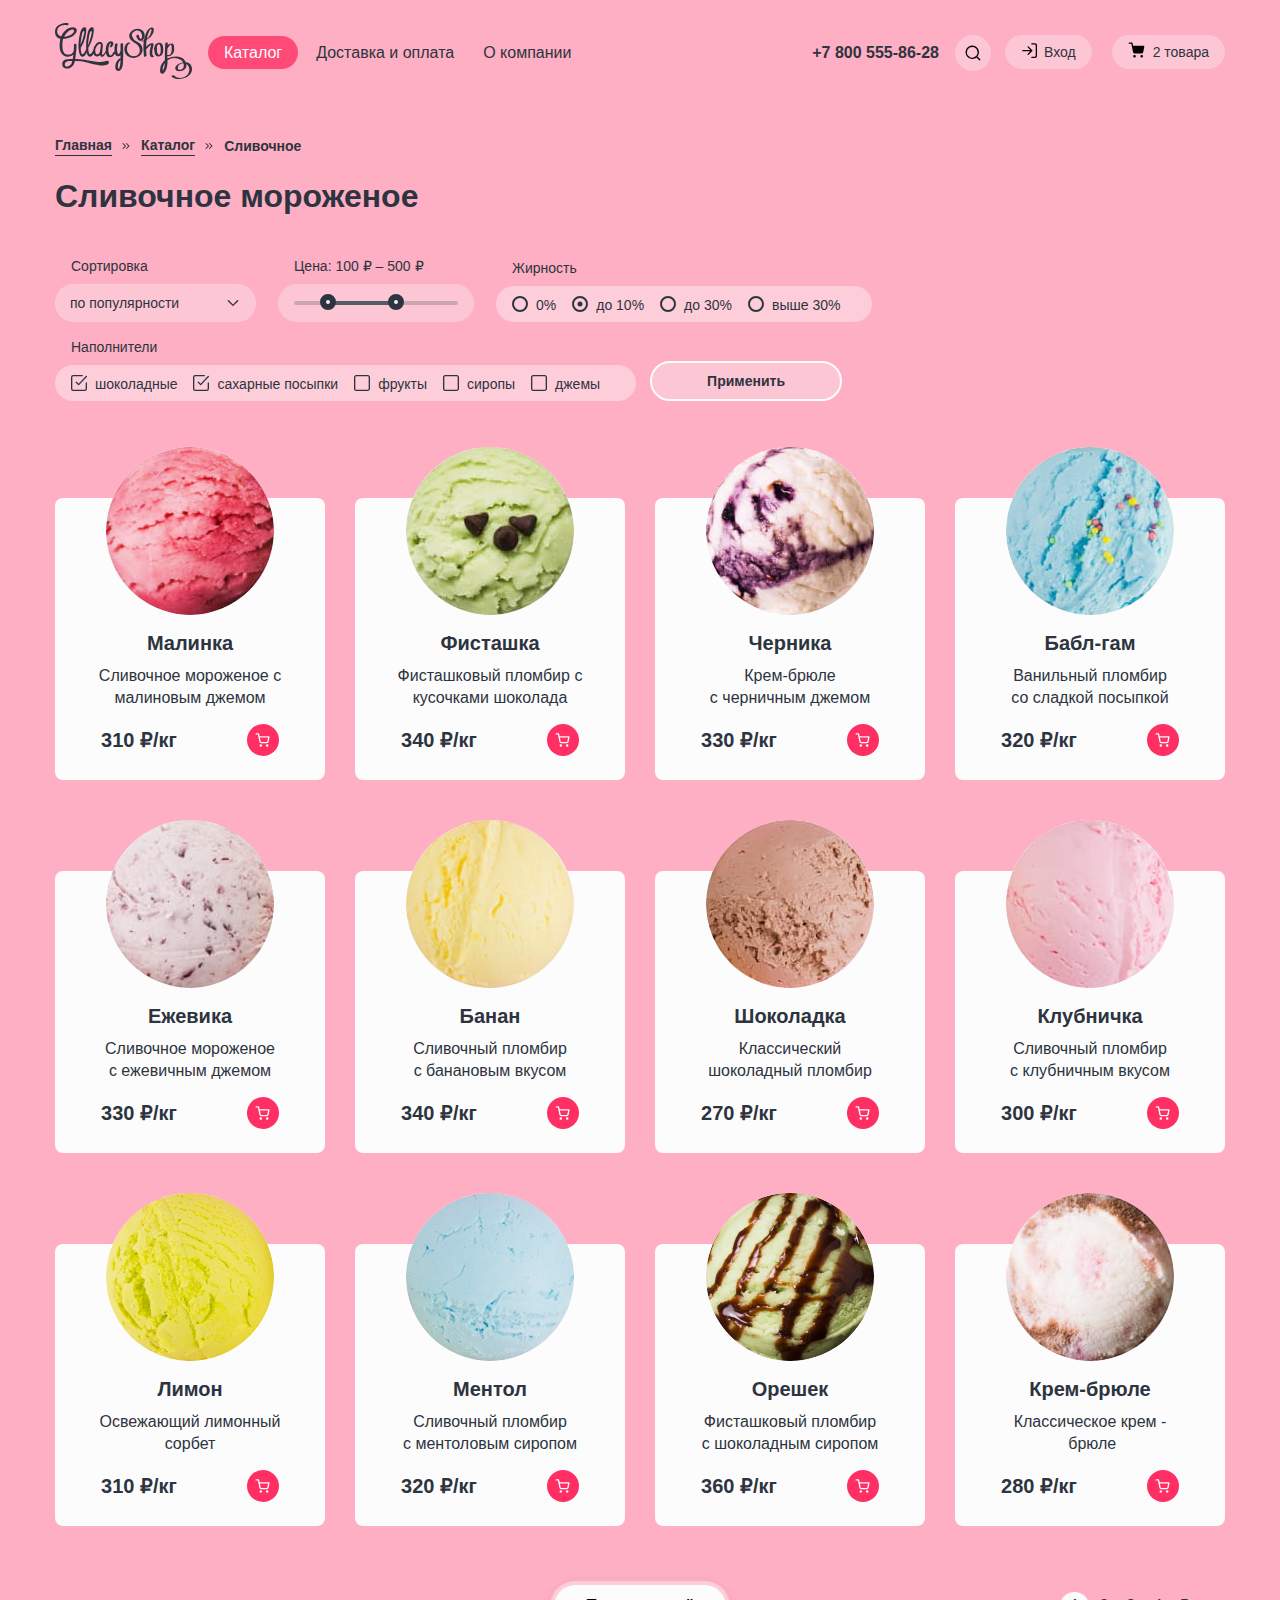
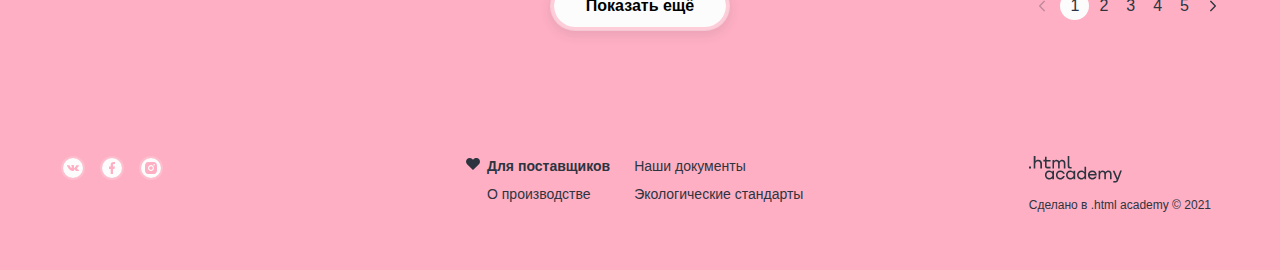
==== commit 2b0ae813: "Merge pull request #8 from ElenaMihailova/master" ====
--- a/catalog.html
+++ b/catalog.html
@@ -15,8 +15,27 @@
       </a>
       <nav class="navigation">
         <ul class="navigation_list">
-          <li class="navigation_item navigation_item_active">
+          <li class="navigation_item navigation_item_active navigation_item_catalog popover_open">
             <a class="navigation_link navigation_link_aktiv link">Каталог</a>
+
+            <div class="popover popover_catalog">
+              <ul class="sub_menu">
+                <li class="sub_menu_title"> <span>Новинки</span></li>
+                <li class="sub_menu_item">
+                  <a class="sub_menu_link link" href="#">Сливочное</a>
+                </li>
+                <li class="sub_menu_item">
+                  <a class="sub_menu_link link" href="#">Щербеты</a>
+                </li>
+                <li class="sub_menu_item">
+                  <a class="sub_menu_link link" href="#">Фруктовый лед</a>
+                </li>
+                <li class="sub_menu_item">
+                  <a class="sub_menu_link link" href="#">Мелорин</a>
+                </li>
+             </ul>
+            </div>
+
           </li>
           <li class="navigation_item">
             <a class="navigation_link link" href="#">Доставка и оплата</a>
@@ -34,18 +53,88 @@
             <svg class="navigation-icon" aria-hidden="true" focusable="false" width="18" height="18" viewBox="0 0 18 18" xmlns="http://www.w3.org/2000/svg"><path fill-rule="evenodd" clip-rule="evenodd" d="M2.913 8.246a5.333 5.333 0 1 1 9.17 3.705.655.655 0 0 0-.132.132 5.333 5.333 0 0 1-9.038-3.837Zm9.552 5.162a6.667 6.667 0 1 1 .943-.943l2.81 2.81a.667.667 0 0 1-.943.943l-2.81-2.81Z"/></svg>
             <span class="visually-hidden">Поиск</span>
           </a>
+
+          <div>
+            <form class="search_form" action="https://echo.htmlacademy.ru/" method="post">
+              <label class="visually-hidden">Поис по сайту</label>
+              <input class="search_input" type="search" name="search" placeholder="Поиск по сайту" autofocus>
+            </form>
+          </div>
+
         </li>
         <li class="info_item">
           <a class="info_link link link_log" href="#">
            <svg class="navigation-icon" aria-hidden="true" focusable="false" width="18" height="18" viewBox="0 0 18 18" xmlns="http://www.w3.org/2000/svg"><path fill-rule="evenodd" clip-rule="evenodd" d="M10.208 1.875c0-.368.299-.667.667-.667h3a2.167 2.167 0 0 1 2.167 2.167v10.5a2.167 2.167 0 0 1-2.167 2.167h-3a.667.667 0 0 1 0-1.334h3a.833.833 0 0 0 .833-.833v-10.5a.833.833 0 0 0-.833-.833h-3a.667.667 0 0 1-.667-.667ZM6.654 4.404c.26-.26.682-.26.942 0l3.746 3.745a.664.664 0 0 1 0 .952l-3.746 3.746a.667.667 0 0 1-.942-.943l2.612-2.612H1.875a.667.667 0 0 1 0-1.333h7.39L6.655 5.346a.667.667 0 0 1 0-.943Z"/></svg>
            <span class="visually-hidden">Вход</span>
           </a>
+
+          <div class="popover_auth">            
+            <section class="popove_content">
+              <h2 class="popover_title">Личный кабинет</h2>
+              <form class="auth_form" action="https://echo.htmlacademy.ru/" method="post">
+                <p class="field_group">
+                  <label class="visually-hidden" for="auth-login">Логин</label>
+                  <input class="auth_form_field field" type="text" id="auth-login" name="auth-login" placeholder="email@example.com">
+                </p>
+                <p class="field_group">
+                  <label class="visually-hidden" for="auth-password">Пароль</label>
+                  <input class="auth_form_field field" type="password" id="auth-password" name="auth-password" placeholder="Пароль">
+                </p>
+                <div class="popover_bottom">
+                  <button class="button auth_form_button" type="submit">Войти</button>
+                  <a class="auth_form_recovery" href="#">Забыли пароль?</a>
+                  <a class="auth_form_register" href="#">Регистрация</a>
+                </div>             
+                
+              </form>
+            </section>
+          </div>
+
         </li>
         <li class="info_item">
           <a class="info_link link link_corb" href="#">
             <svg width="17" height="16" viewBox="0 0 17 16" xmlns="http://www.w3.org/2000/svg"><path fill-rule="evenodd" clip-rule="evenodd" d="M.646 1.156c0-.368.298-.666.667-.666H3.92c.318 0 .591.224.654.536l.545 2.723h10.535a.667.667 0 0 1 .654.792l-1.043 5.469v.005A1.97 1.97 0 0 1 13.3 11.6H6.976a1.97 1.97 0 0 1-1.963-1.586l-1.089-5.44a.662.662 0 0 1-.01-.056l-.54-2.696H1.313a.667.667 0 0 1-.667-.667Zm5.883 11.72a1.318 1.318 0 1 0 0 2.636 1.318 1.318 0 0 0 0-2.636Zm7.17 0a1.318 1.318 0 1 0 0 2.636 1.318 1.318 0 0 0 0-2.636Z"/></svg>
             <span class="visually-hidden">Корзина</span>
           </a>
+
+          <div class="popover popover_card">            
+            <div class="popover_content">
+              <h2 class="popover_title">Корзина</h2>
+              <ul class="card_item_list">
+                <li class="cart_item">
+                  <img class="product_card_img" src="images/raspberry-foto.jpg" alt="Шарик малинового мороженого" width="46"
+                  height="46">
+                  <div class="cart_item_text">
+                    <h3 class="product_card_title">Малинка</h3>
+                  <p class="cart_item_description">1 кг х 310 ₽ </p>
+                  </div>
+                  
+                  <p class="cart_item_price">310 ₽</p>
+                  <button type="button" class="cart_item_button">
+                    <svg width="16" height="16" viewBox="0 0 16 16" xmlns="http://www.w3.org/2000/svg"><path fill-rule="evenodd" clip-rule="evenodd" d="M12.803 4.138a.667.667 0 1 0-.943-.943L8 7.056l-3.862-3.86a.667.667 0 1 0-.943.942L7.056 8l-3.86 3.861a.667.667 0 1 0 .942.943L8 8.942l3.861 3.861a.667.667 0 1 0 .943-.943L8.942 8l3.861-3.862Z"/></svg>
+                    <span class="visually-hidden">Удалить из корзины</span>
+                  </button>
+                </li>
+                <li class="cart_item">
+                  <img class="product_card_img" src="images/bubble.jpg" alt="Бабл-гам" width="46"
+                  height="46">
+                  <div class="cart_item_text">
+                    <h3 class="product_card_title">Бабл-гам</h3>
+                  <p class="cart_item_description">1,5 кг х 320 ₽ </p>
+                  </div>                  
+                  <p class="cart_item_price">480₽</p>
+                  <button type="button" class="cart_item_button">
+                    <svg width="16" height="16" viewBox="0 0 16 16" xmlns="http://www.w3.org/2000/svg"><path fill-rule="evenodd" clip-rule="evenodd" d="M12.803 4.138a.667.667 0 1 0-.943-.943L8 7.056l-3.862-3.86a.667.667 0 1 0-.943.942L7.056 8l-3.86 3.861a.667.667 0 1 0 .942.943L8 8.942l3.861 3.861a.667.667 0 1 0 .943-.943L8.942 8l3.861-3.862Z"/></svg>
+                    <span class="visually-hidden">Удалить из корзины</span>
+                  </button>
+                </li>
+              </ul>
+              <div class="cart_item_total">
+                <button type="button" class="button">Оформить заказ</button>
+                <p class="total_text">Итого: 790 ₽</p>
+              </div>           
+            </div>
+          </div>
         </li>
       </div>
     </header>
@@ -78,17 +167,18 @@
 
               <fieldset class="catalog_filter_group">
                 <legend class="catalog_filter_title">Цена: 100 ₽ &#8211; 500 ₽</legend>
-                  <div class="range">
+                <div class="range">
                   <div class="range_scale">
                     <div class="range_bar" style="left: 40px; width: 56px">
-                      <button class="range_toggle toggle_min">
+                      <button class="range_toggle toggle_min" type="button">
                         <span class="visually-hidden">Изменить минимальную цену.</span>
                       </button>
-                      <button class="range_toggle toggle_max">
+                      <button class="range_toggle toggle_max" type="button">
                         <span class="visually-hidden">Изменить максимальную цену.</span>
                       </button>
                     </div>
                   </div>
+                
               </fieldset> 
 
             <fieldset class="catalog_filter_group">
@@ -129,9 +219,11 @@
                 <legend class="catalog_filter_title">Наполнители</legend>
                 <ul class="catalog_filter_list">
                   <li class="catalog_filter_item">
-                    <input class="control_input  visually-hidden" type="checkbox" name="sugar" value="сhocolate" checked>
+                    <label class="control">
+                      <input class="control_input  visually-hidden" type="checkbox" name="sugar" value="сhocolate" checked>
                       <span class="control_mark"></span>
                       <span class="control_label">шоколадные</span>
+                    </label>                    
                   </li>
                   <li class="catalog_filter_item">
                     <label class="control">                                          
@@ -342,12 +434,12 @@
           <button class="pagination_button" type="button">Показать ещё</button>
               <ol class="pagination_list">
                 <li class="pagination_item">
-                 <a class="pagination_link pagination_prev pagination_disabled" href="#">
+                 <a class="pagination_prev pagination_disabled" href="#">
                    <span class="visually-hidden">Предыдущая страница</span>
                  </a>
                 </li>
-                <li class="pagination_item pagination_current">
-                  <a class="pagination_link  link">1</a>
+                <li class="pagination_item">
+                  <a class="pagination_link  link pagination_current">1</a>
                </li>
                <li class="pagination_item">
                  <a class="pagination_link link" href="#">2</a>
@@ -389,8 +481,10 @@
       </ul>
       <div class="documents">
         <ul class="documents_list">
-          <li class="documents_item documents_item_heart"><b>Для
-              поставщиков</b></li>
+          <li class="documents_item documents_item_heart">
+            <a class="documents_link link" href="#"><b>Для
+              поставщиков</b></a>
+          </li>
               <li class="documents_item">
                 <a class="documents_link link" href="#">Наши документы</a>
           </li>
--- a/styles/styles.css
+++ b/styles/styles.css
@@ -1013,6 +1013,147 @@
 .navigation_item_active + .navigation_item {
 	margin-left: -5px;
 }
+/* поповер - подменю с новинками */
+.navigation_item_catalog {
+	position: relative;
+}
+.sub_menu {
+	list-style: none;
+	padding: 16px 0px;
+	margin: 0;
+	position: absolute;
+	top: 38px;
+	left: 0;
+	width: 138px;
+	z-index: 1;
+	background-color: #FCFCFC;
+	border-radius: 4px;
+	display: none;
+}
+.sub_menu_title {
+	font-weight: bold;
+	font-size: 14px;
+	line-height: 20px;
+	margin-left: 12px;
+	padding-bottom: 12px;
+	border-bottom: 1px solid #B9B9B9;
+	margin-bottom: 6px;
+}
+.sub_menu_link {
+	font-size: 14px;
+	line-height: 20px;
+	display: block;
+	padding: 6px 12px;
+}
+.sub_menu:last-of-type {
+	padding-bottom: 10px;
+}
+.navigation_item_catalog:hover .sub_menu {
+	display: block;
+}
+.navigation_item_catalog:focus-within .sub_menu {
+	display: block;
+}
+.sub_menu_item:hover {
+	background-color: #FFCBD8;
+}
+.sub_menu_item:focus {
+	background-color: #FF7799;
+}
+.sub_menu_item:focus {
+	background-color: #FF4A78;
+	color: #FCFCFC;
+}
+
+/*Форма поиска*/
+.info_item {
+	position: relative;
+}
+.info_item:hover .search_form {
+	display: block;
+}
+
+.search_form {
+	margin: 0;
+	background: #FCFCFC;
+	border-radius: 4px;
+	padding: 24px 16px;
+	width: 356px;
+	position: absolute;
+	right: 0px;
+	top: 40px;
+	display: none;
+}
+.search_input {
+	border: 1px solid #B9B9B9;
+	border-radius: 4px;
+	font-size: 16px;
+	line-height: 20px;
+	padding: 14px 16px;
+	width: 324px;
+}
+.search_form:hover .search_input {
+	outline: 1px solid #B9B9B9;
+}
+.search_form:focus .search_input{
+	outline: 15px solid #B9B9B9;
+}
+.search_form:active .search_input {
+	outline: 1px solid #B9B9B9;
+	cursor: pointer;
+}
+
+/* Форма входа */
+.popover_auth {
+	position: absolute;
+	width: 420px;
+	padding: 48px;
+	background: #FCFCFC;
+	border-radius: 4px;
+	top: 40px;
+	right: 0px;
+	z-index: 1;
+	display: none;
+}
+.popover_title {
+	font-weight: 700;
+	font-size: 24px;
+	line-height: 30px;
+}
+.auth_form .field {
+	width: 324px;
+}
+  .auth_form .field_group {
+	margin: 0;
+	margin-bottom: 16px;
+  }
+.auth_form_field {
+	padding: 14px 16px;
+	font-size: 16px;
+	line-height: 20px;
+	border: 1px solid #B9B9B9;
+	border-radius: 4px;
+}
+.popover_bottom {
+	display: grid;
+	grid-template-columns: auto auto;
+	padding-top: 16px;
+}
+.auth_form_button {
+	grid-column: 1/2;
+	grid-row: 1/3;
+	justify-self: start;
+	width: min-content;
+}
+.popover_bottom a {
+	font-size: 14px;
+	line-height: 20px;
+	color: #2D3440
+}
+.info_item:hover .popover_auth {
+	display: block;
+}
+
 .page_header_catalog .contacts-phone {
 	margin-top: 0;
 }
@@ -1020,9 +1161,99 @@
 	content: "2 товара";
     font-size: 14px;
     line-height: 20px;
-
     margin-left: 8px;
 }
+
+/* корзина  */
+.info_item:hover .popover_card {
+	display: block;
+}
+
+.popover_card {
+	background: #FCFCFC;
+	border-radius: 4px;
+	width: 450px;
+	min-height: 156px;
+	padding: 48px;
+	filter: drop-shadow(0px 15px 40px rgba(45, 52, 64, 0.12));
+	position: absolute;
+	right: 0;
+	top: 40px;
+	z-index: 1;
+	display: none;
+}
+.popover_content {
+	height: 100%;
+}
+.popover_card .popover_title {
+	margin: 0;
+}
+.card_item_list {
+	list-style: none;
+	padding: 0;
+	display: flex;
+	flex-direction: column;
+	align-items: center;
+	padding-bottom: 32px;
+	border-bottom: 1px solid #E7E7E7;
+}
+.cart_item {
+	display: flex;
+	box-sizing: content-box;
+	margin-top: 24px;
+	align-items: center;
+}
+.cart_item .product_card_img {
+	margin: 0;
+	margin-right: 16px;
+}
+.cart_item_text {
+	width: 90px;
+	margin-right: 50px;
+
+}
+.cart_item .product_card_title {
+	font-size: 18px;
+	line-height: 22px;
+	margin: 0;
+	
+}
+.cart_item_description {
+	font-size: 14px;
+	line-height: 20px;
+	color: #B9B9B9;
+	margin: 0;
+
+}
+.cart_item_price {
+	min-width: 51px;
+	font-weight: bold;
+	font-size: 18px;
+	line-height: 22px;
+	margin: 0;
+}
+.cart_item_button {
+	background-color: #FCFCFC;
+	border: none;
+	margin: 0;
+	padding: 0;
+	align-self: center;
+	margin-left: 50px;
+	cursor: pointer;
+}
+.cart_item_total {
+	display: flex;
+	padding-top: 32px;
+	align-items: center;
+	justify-content: space-between;
+}
+.total_text {
+	font-weight: bold;
+	font-size: 18px;
+	line-height: 22px;
+	margin-left: 10px;
+}
+
 .breadcrumbs {
 	list-style: none;
 	display: flex;
@@ -1206,26 +1437,32 @@
 }
 .control_input[type="radio"]:checked +.control_mark::after {
 	content: "";
-	width: 6px;
-	height: 6px;
+	width: 5px;
+	height: 5px;
 	position: absolute;
 	background-color: #2d3440;
 	border-radius: 50%;
-	left: 3px;
-    top: 3px;
-}
-.control_input[type="radio"] + .control_mark:hover {
-  border: 2px solid #FCFCFC;
-}
-.control_input[type="radio"]:checked +.control_mark::after:hover {
-	background-color: red;
-
+	top: 50%;
+	left: 50%;
+	transform: translate(-50%, -50%);
+}
+
+.control:hover .control_input[type="radio"] + .control_mark {
+	border: 2px solid #fcfcfc;
+}
+.control:hover .control_input[type="radio"]:checked +.control_mark::after {
+	background-color: #fcfcfc;
+}
+.control:disabled .control_input[type="radio"] + .control_mark {
+	opacity: 0,3;
+}
+.control:disabled .control_input[type="radio"]:checked +.control_mark::after {
+	opacity: 0,3;
 }
   .control {
 	display: flex;
 	align-items: center;
-	margin-left: 16px;
-  }
+ }
   .control_label {
 	font-size: 14px;
 	height: 20px;
@@ -1235,7 +1472,16 @@
 	margin: 0;
 	padding: 0;
 	list-style-type: none;
-	padding: 10px 16px 8px 0;
+	padding: 8px 16px 8px 0;
+}
+.catalog_filter_item {
+	margin-right: 16px;
+}
+.catalog_filter_item:first-of-type {
+	margin-left: 16px;
+}
+.catalog_filter_group_line .catalog_filter_item:first-of-type {
+	margin-left: 0px;
 }
 .catalog_filter_group_line{
 	display: flex;
@@ -1248,7 +1494,7 @@
 	margin: 0;
 }
 .catalog_filter_group_line .catalog_filter_list {
-	padding: 5px 20px 10px 16px;
+	padding: 8px 20px 8px 16px;
 	align-items: center;
 }
 .control_input[type="checkbox"] + .control_mark {
@@ -1267,10 +1513,10 @@
 	padding: 0;
 	display: inline-block;
 }
-.control_input[type="checkbox"]:checked + .control_mark:hover {
+.control:hover .control_input[type="checkbox"]:checked + .control_mark {
 	background-image: url(../images/box_full_white.svg);
 } 
-.control_input[type="checkbox"] + .control_mark:hover {
+.control:hover .control_input[type="checkbox"] + .control_mark {
 	background-image: url(../images/box_white.svg);
 } 
 .inner_header_title {
@@ -1287,7 +1533,8 @@
 	color: #2d3440;
 	padding: 10px 55px;
 	align-self: flex-end;
-	margin-left: 24px;
+	margin-left: 14px;
+	cursor: pointer;
 }
 .button_select:hover {
 	background-color: rgba(252, 252, 252);
@@ -1337,7 +1584,6 @@
 	margin: 10px 0;
 }
 .pagination_link {
-	line-height: 20px;
 	color: #2d3440;
 }
 .product_list {
@@ -1387,7 +1633,7 @@
 	display: grid;
 	grid-template-columns: auto auto;
 	grid-template-rows: auto;
-	padding-top: 32px;
+	padding-top: 35px;
 	padding-bottom: 78px;
 }
 
@@ -1407,41 +1653,68 @@
 	align-items: center;
 }
 .pagination_link {
-	padding: 2px 6px;
-	border-radius: 50px;
 	cursor: pointer;
+	display: block;
+	padding: 2px 8px;
+	border-radius: 50%;
+	margin-right: 2px;
 }
 .pagination_prev {
+	width: 16px;
+	height: 16px;
 	background-image: url("../images/arrow_pag_cat.svg");
 	background-repeat: no-repeat;
 	background-position: center;
+	display: block;
+}
+.pagination_disabled {
+	opacity: 0.3;
+}
+.pagination_item:hover .pagination_disabled {
+	outline: none;
+	cursor: none;
 }
 .pagination_item:first-of-type {
 	transform: rotate(180deg);
-	margin-right: 20px;
+	margin-right: 10px;
 }
 .pagination_item:last-of-type {
-	margin-left: 20px;
+	margin-left: 4px;
 }
 .pagination_next {
 	background-image: url("../images/arrow_pag_cat.svg");
 	background-repeat: no-repeat;
 	background-position: center;
-}
-.pagination_item {
+	width: 20px;
+	height: 20px;
+}
+.pagination_item:hover .pagination_link {
+	background-color: rgba(252, 252, 252, 0.4);
 	border-radius: 50%;
-	margin-right: 4px;
-}
-.pagination_item:hover {
-	outline:2px solid rgba(252, 252, 252);
-	background-color: rgba(252, 252, 252, 0.3);
-}
-.pagination_item:focus {
-	outline:2px solid #565C66;
-	background-color: rgba(252, 252, 252, 0.3);
+	outline: 2px solid #FCFCFC;
+}
+.pagination_item:focus .pagination_link {
+	background-color: rgba(252, 252, 252, 0.4);
+	border-radius: 50%;
+	outline: 2px solid #565C66;
+}
+.pagination_current {
+	padding: 1px 8px;
+	border: 2px solid #FCFCFC;
+}
+.pagination_item:hover .pagination_current {
+	background-color: rgba(252, 252, 252, 0.4);
+	outline: none;
+}
+.pagination_item:focus .pagination_current {
+	background-color: rgba(252, 252, 252, 0.4);
+	outline: none;
+	border-color: #565C66;
 }
 .info_academy {
 	align-self: flex-end;
 }
-
-
+.info_academy:hover .link {
+	color: #ff2f64;
+}
+
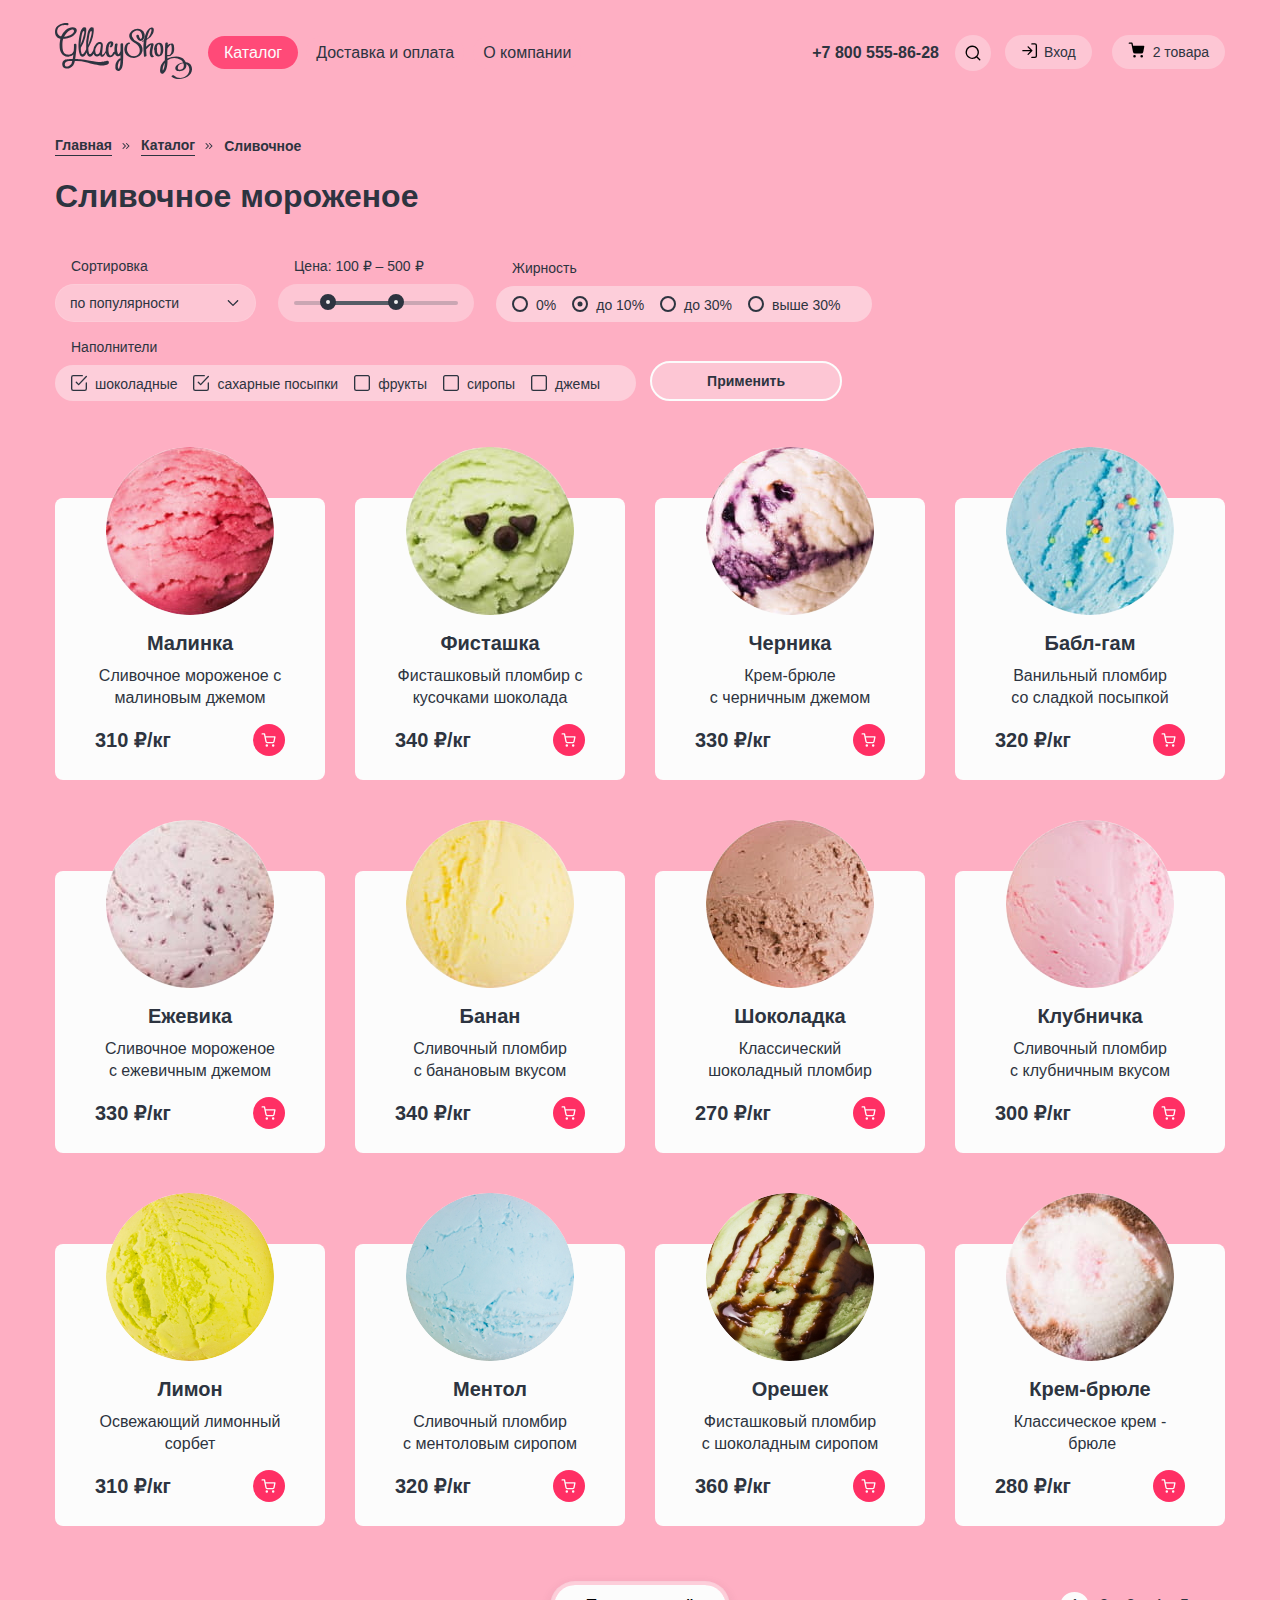
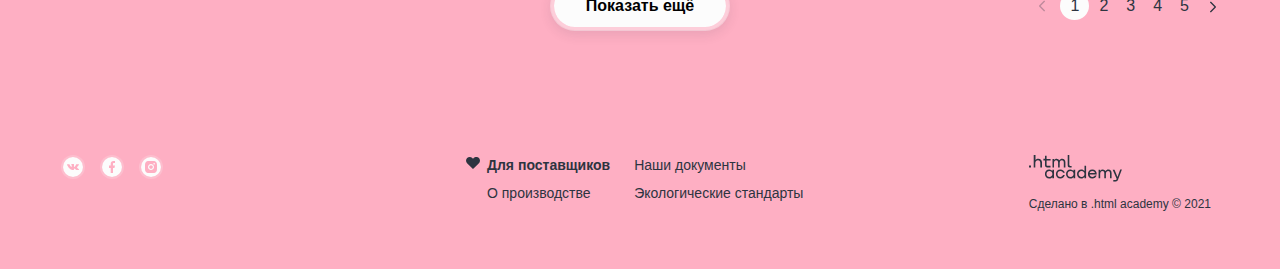
==== commit 371f8129: "Переполнение проверено" ====
--- a/catalog.html
+++ b/catalog.html
@@ -1,17 +1,20 @@
 <!DOCTYPE html>
 <html lang="ru">
+
 <head>
   <meta charset="UTF-8">
   <meta http-equiv="X-UA-Compatible" content="IE=edge">
   <meta name="viewport" content="width=device-width, initial-scale=1.0">
   <link rel="stylesheet" href="styles/styles.css">
+  <link rel="icon" href="favicon.ico"> <!-- 32×32 -->
   <title>Каталог</title>
 </head>
+
 <body>
   <div class="page_container">
     <header class="page_header page_header_catalog">
       <a class="navigation_logo link" href="index.html">
-        <img class="page_header_logo" src="images/logo.svg" width="137" height="56" alt="Логотип">
+        <img class="page_header_logo" src="images/logo.svg" width="137" height="56" alt="Логотип.">
       </a>
       <nav class="navigation">
         <ul class="navigation_list">
@@ -33,153 +36,175 @@
                 <li class="sub_menu_item">
                   <a class="sub_menu_link link" href="#">Мелорин</a>
                 </li>
-             </ul>
-            </div>
-
-          </li>
+              </ul>
+            </div>
+          </li>
+
           <li class="navigation_item">
             <a class="navigation_link link" href="#">Доставка и оплата</a>
           </li>
+
           <li class="navigation_item">
             <a class="navigation_link link" href="#">О компании</a>
           </li>
         </ul>
       </nav>
+
       <div class="contacts_info">
         <a class="contacts-phone link" href="tel:+78005558628">+7 800 555-86-28</a>
-      <ul class="info-user">
-        <li class="info_item">
-          <a class="info_link link link_search" href="#">
-            <svg class="navigation-icon" aria-hidden="true" focusable="false" width="18" height="18" viewBox="0 0 18 18" xmlns="http://www.w3.org/2000/svg"><path fill-rule="evenodd" clip-rule="evenodd" d="M2.913 8.246a5.333 5.333 0 1 1 9.17 3.705.655.655 0 0 0-.132.132 5.333 5.333 0 0 1-9.038-3.837Zm9.552 5.162a6.667 6.667 0 1 1 .943-.943l2.81 2.81a.667.667 0 0 1-.943.943l-2.81-2.81Z"/></svg>
-            <span class="visually-hidden">Поиск</span>
-          </a>
-
-          <div>
-            <form class="search_form" action="https://echo.htmlacademy.ru/" method="post">
-              <label class="visually-hidden">Поис по сайту</label>
-              <input class="search_input" type="search" name="search" placeholder="Поиск по сайту" autofocus>
-            </form>
-          </div>
-
-        </li>
-        <li class="info_item">
-          <a class="info_link link link_log" href="#">
-           <svg class="navigation-icon" aria-hidden="true" focusable="false" width="18" height="18" viewBox="0 0 18 18" xmlns="http://www.w3.org/2000/svg"><path fill-rule="evenodd" clip-rule="evenodd" d="M10.208 1.875c0-.368.299-.667.667-.667h3a2.167 2.167 0 0 1 2.167 2.167v10.5a2.167 2.167 0 0 1-2.167 2.167h-3a.667.667 0 0 1 0-1.334h3a.833.833 0 0 0 .833-.833v-10.5a.833.833 0 0 0-.833-.833h-3a.667.667 0 0 1-.667-.667ZM6.654 4.404c.26-.26.682-.26.942 0l3.746 3.745a.664.664 0 0 1 0 .952l-3.746 3.746a.667.667 0 0 1-.942-.943l2.612-2.612H1.875a.667.667 0 0 1 0-1.333h7.39L6.655 5.346a.667.667 0 0 1 0-.943Z"/></svg>
-           <span class="visually-hidden">Вход</span>
-          </a>
-
-          <div class="popover_auth">            
-            <section class="popove_content">
-              <h2 class="popover_title">Личный кабинет</h2>
-              <form class="auth_form" action="https://echo.htmlacademy.ru/" method="post">
-                <p class="field_group">
-                  <label class="visually-hidden" for="auth-login">Логин</label>
-                  <input class="auth_form_field field" type="text" id="auth-login" name="auth-login" placeholder="email@example.com">
-                </p>
-                <p class="field_group">
-                  <label class="visually-hidden" for="auth-password">Пароль</label>
-                  <input class="auth_form_field field" type="password" id="auth-password" name="auth-password" placeholder="Пароль">
-                </p>
-                <div class="popover_bottom">
-                  <button class="button auth_form_button" type="submit">Войти</button>
-                  <a class="auth_form_recovery" href="#">Забыли пароль?</a>
-                  <a class="auth_form_register" href="#">Регистрация</a>
-                </div>             
-                
+        <ul class="info-user">
+          <li class="info_item">
+            <a class="info_link link link_search" href="#">
+              <svg class="navigation-icon" aria-hidden="true" focusable="false" width="18" height="18"
+                viewBox="0 0 18 18" xmlns="http://www.w3.org/2000/svg">
+                <path fill-rule="evenodd" clip-rule="evenodd"
+                  d="M2.913 8.246a5.333 5.333 0 1 1 9.17 3.705.655.655 0 0 0-.132.132 5.333 5.333 0 0 1-9.038-3.837Zm9.552 5.162a6.667 6.667 0 1 1 .943-.943l2.81 2.81a.667.667 0 0 1-.943.943l-2.81-2.81Z" />
+              </svg>
+              <span class="visually-hidden">Поиск</span>
+            </a>
+            <div class="form_wrap">
+              <form class="search_form" action="https://echo.htmlacademy.ru/" method="post">
+                <label class="visually-hidden">Поис по сайту</label>
+                <input class="search_input" type="search" name="search" placeholder="Поиск по сайту" autofocus>
               </form>
-            </section>
-          </div>
-
-        </li>
-        <li class="info_item">
-          <a class="info_link link link_corb" href="#">
-            <svg width="17" height="16" viewBox="0 0 17 16" xmlns="http://www.w3.org/2000/svg"><path fill-rule="evenodd" clip-rule="evenodd" d="M.646 1.156c0-.368.298-.666.667-.666H3.92c.318 0 .591.224.654.536l.545 2.723h10.535a.667.667 0 0 1 .654.792l-1.043 5.469v.005A1.97 1.97 0 0 1 13.3 11.6H6.976a1.97 1.97 0 0 1-1.963-1.586l-1.089-5.44a.662.662 0 0 1-.01-.056l-.54-2.696H1.313a.667.667 0 0 1-.667-.667Zm5.883 11.72a1.318 1.318 0 1 0 0 2.636 1.318 1.318 0 0 0 0-2.636Zm7.17 0a1.318 1.318 0 1 0 0 2.636 1.318 1.318 0 0 0 0-2.636Z"/></svg>
-            <span class="visually-hidden">Корзина</span>
-          </a>
-
-          <div class="popover popover_card">            
-            <div class="popover_content">
-              <h2 class="popover_title">Корзина</h2>
-              <ul class="card_item_list">
-                <li class="cart_item">
-                  <img class="product_card_img" src="images/raspberry-foto.jpg" alt="Шарик малинового мороженого" width="46"
-                  height="46">
-                  <div class="cart_item_text">
-                    <h3 class="product_card_title">Малинка</h3>
-                  <p class="cart_item_description">1 кг х 310 ₽ </p>
+            </div>
+          </li>
+          <li class="info_item">
+            <a class="info_link link link_log" href="#">
+              <svg class="navigation-icon" aria-hidden="true" focusable="false" width="18" height="18"
+                viewBox="0 0 18 18" xmlns="http://www.w3.org/2000/svg">
+                <path fill-rule="evenodd" clip-rule="evenodd"
+                  d="M10.208 1.875c0-.368.299-.667.667-.667h3a2.167 2.167 0 0 1 2.167 2.167v10.5a2.167 2.167 0 0 1-2.167 2.167h-3a.667.667 0 0 1 0-1.334h3a.833.833 0 0 0 .833-.833v-10.5a.833.833 0 0 0-.833-.833h-3a.667.667 0 0 1-.667-.667ZM6.654 4.404c.26-.26.682-.26.942 0l3.746 3.745a.664.664 0 0 1 0 .952l-3.746 3.746a.667.667 0 0 1-.942-.943l2.612-2.612H1.875a.667.667 0 0 1 0-1.333h7.39L6.655 5.346a.667.667 0 0 1 0-.943Z" />
+              </svg>
+              <span class="visually-hidden">Вход</span>
+            </a>
+
+            <div class="popover_auth">
+              <section class="popove_content">
+                <h2 class="popover_title">Личный кабинет</h2>
+                <form class="auth_form" action="https://echo.htmlacademy.ru/" method="post">
+                  <p class="field_group">
+                    <label class="visually-hidden" for="auth-login">Логин</label>
+                    <input class="auth_form_field field" type="text" id="auth-login" name="auth-login"
+                      placeholder="email@example.com">
+                  </p>
+                  <p class="field_group">
+                    <label class="visually-hidden" for="auth-password">Пароль</label>
+                    <input class="auth_form_field field" type="password" id="auth-password" name="auth-password"
+                      placeholder="Пароль">
+                  </p>
+                  <div class="popover_bottom">
+                    <button class="button auth_form_button" type="submit">Войти</button>
+                    <a class="auth_form_recovery" href="#">Забыли пароль?</a>
+                    <a class="auth_form_register" href="#">Регистрация</a>
                   </div>
-                  
-                  <p class="cart_item_price">310 ₽</p>
-                  <button type="button" class="cart_item_button">
-                    <svg width="16" height="16" viewBox="0 0 16 16" xmlns="http://www.w3.org/2000/svg"><path fill-rule="evenodd" clip-rule="evenodd" d="M12.803 4.138a.667.667 0 1 0-.943-.943L8 7.056l-3.862-3.86a.667.667 0 1 0-.943.942L7.056 8l-3.86 3.861a.667.667 0 1 0 .942.943L8 8.942l3.861 3.861a.667.667 0 1 0 .943-.943L8.942 8l3.861-3.862Z"/></svg>
-                    <span class="visually-hidden">Удалить из корзины</span>
-                  </button>
-                </li>
-                <li class="cart_item">
-                  <img class="product_card_img" src="images/bubble.jpg" alt="Бабл-гам" width="46"
-                  height="46">
-                  <div class="cart_item_text">
-                    <h3 class="product_card_title">Бабл-гам</h3>
-                  <p class="cart_item_description">1,5 кг х 320 ₽ </p>
-                  </div>                  
-                  <p class="cart_item_price">480₽</p>
-                  <button type="button" class="cart_item_button">
-                    <svg width="16" height="16" viewBox="0 0 16 16" xmlns="http://www.w3.org/2000/svg"><path fill-rule="evenodd" clip-rule="evenodd" d="M12.803 4.138a.667.667 0 1 0-.943-.943L8 7.056l-3.862-3.86a.667.667 0 1 0-.943.942L7.056 8l-3.86 3.861a.667.667 0 1 0 .942.943L8 8.942l3.861 3.861a.667.667 0 1 0 .943-.943L8.942 8l3.861-3.862Z"/></svg>
-                    <span class="visually-hidden">Удалить из корзины</span>
-                  </button>
-                </li>
-              </ul>
-              <div class="cart_item_total">
-                <button type="button" class="button">Оформить заказ</button>
-                <p class="total_text">Итого: 790 ₽</p>
-              </div>           
-            </div>
-          </div>
-        </li>
+                </form>
+              </section>
+            </div>
+
+          </li>
+          <li class="info_item">
+            <a class="info_link link link_corb" href="#">
+              <svg width="17" height="16" viewBox="0 0 17 16" xmlns="http://www.w3.org/2000/svg">
+                <path fill-rule="evenodd" clip-rule="evenodd"
+                  d="M.646 1.156c0-.368.298-.666.667-.666H3.92c.318 0 .591.224.654.536l.545 2.723h10.535a.667.667 0 0 1 .654.792l-1.043 5.469v.005A1.97 1.97 0 0 1 13.3 11.6H6.976a1.97 1.97 0 0 1-1.963-1.586l-1.089-5.44a.662.662 0 0 1-.01-.056l-.54-2.696H1.313a.667.667 0 0 1-.667-.667Zm5.883 11.72a1.318 1.318 0 1 0 0 2.636 1.318 1.318 0 0 0 0-2.636Zm7.17 0a1.318 1.318 0 1 0 0 2.636 1.318 1.318 0 0 0 0-2.636Z" />
+              </svg>
+              <span class="visually-hidden">Корзина</span>
+            </a>
+            <div class="popover popover_card">
+              <div class="popover_content">
+                <h2 class="popover_title">Корзина</h2>
+                <ul class="card_item_list">
+                  <li class="cart_item">
+                    <img class="product_card_img" src="images/raspberry-foto.jpg" alt="Шарик малинового мороженого."
+                      width="46" height="46">
+
+                    <div class="cart_item_text">
+                      <h3 class="product_card_title">Малинка</h3>
+                      <p class="cart_item_description">1 кг х 310 ₽ </p>
+                    </div>
+
+                    <p class="cart_item_price">310 ₽</p>
+                    <button type="button" class="cart_item_button">
+                      <svg width="16" height="16" viewBox="0 0 16 16" xmlns="http://www.w3.org/2000/svg">
+                        <path fill-rule="evenodd" clip-rule="evenodd"
+                          d="M12.803 4.138a.667.667 0 1 0-.943-.943L8 7.056l-3.862-3.86a.667.667 0 1 0-.943.942L7.056 8l-3.86 3.861a.667.667 0 1 0 .942.943L8 8.942l3.861 3.861a.667.667 0 1 0 .943-.943L8.942 8l3.861-3.862Z" />
+                      </svg>
+                      <span class="visually-hidden">Удалить из корзины</span>
+                    </button>
+                  </li>
+                  <li class="cart_item">
+                    <img class="product_card_img" src="images/bubble.jpg" alt="Бабл-гам." width="46" height="46">
+                    <div class="cart_item_text">
+                      <h3 class="product_card_title">Бабл-гам</h3>
+                      <p class="cart_item_description">1,5 кг х 320 ₽ </p>
+                    </div>
+                    <p class="cart_item_price">480₽</p>
+                    <button type="button" class="cart_item_button">
+                      <svg width="16" height="16" viewBox="0 0 16 16" xmlns="http://www.w3.org/2000/svg">
+                        <path fill-rule="evenodd" clip-rule="evenodd"
+                          d="M12.803 4.138a.667.667 0 1 0-.943-.943L8 7.056l-3.862-3.86a.667.667 0 1 0-.943.942L7.056 8l-3.86 3.861a.667.667 0 1 0 .942.943L8 8.942l3.861 3.861a.667.667 0 1 0 .943-.943L8.942 8l3.861-3.862Z" />
+                      </svg>
+                      <span class="visually-hidden">Удалить из корзины</span>
+                    </button>
+                  </li>
+                </ul>
+                <div class="cart_item_total">
+                  <button type="button" class="button">Оформить заказ</button>
+                  <p class="total_text">Итого: 790 ₽</p>
+                </div>
+              </div>
+            </div>
+
+          </li>
+        </ul>
       </div>
     </header>
+
     <main class="main_inner main-container">
-      
-        <header class="inner_header">
-          <ul class="breadcrumbs">
-            <li class="breadcrumbs_item">
-              <a class="breadcrumbs_link link" href="index.html">Главная</a>
-            </li>
-            <li class="breadcrumbs_item">
-              <a class="breadcrumbs_link link" href="#">Каталог</a>
-            </li>
-            <li class="breadcrumbs_item">
-              <a class="breadcrumbs_link_active link">Сливочное</a>
-            </li>
-          </ul>
-          <h1 class="inner_header_title">Сливочное мороженое</h1>
-        </header>
-        <section class="catalog_products">
-          <h2 class="visually-hidden">Список сортов с фильтрами</h2>
-          <div class="catalog_filter_container">   
+
+      <header class="inner_header">
+        <ul class="breadcrumbs">
+          <li class="breadcrumbs_item">
+            <a class="breadcrumbs_link link" href="index.html">Главная</a>
+          </li>
+          <li class="breadcrumbs_item">
+            <a class="breadcrumbs_link link" href="#">Каталог</a>
+          </li>
+          <li class="breadcrumbs_item">
+            <a class="breadcrumbs_link_active link">Сливочное</a>
+          </li>
+        </ul>
+        <h1 class="inner_header_title">Сливочное мороженое</h1>
+      </header>
+      <section class="catalog_products">
+        <h2 class="visually-hidden">Список сортов с фильтрами</h2>
+        <div class="catalog_filter_container">
           <form class="catalog_filter" action="https://echo.htmlacademy.ru/" method="get">
             <fieldset class="catalog_filter_group">
-                <legend class="catalog_filter_title">Сортировка</legend>
-                <select class="select_control" aria-label="Сортировка">
-                  <option value="popular">по популярности</option>
-                </select>
-              </fieldset>
-
-              <fieldset class="catalog_filter_group">
-                <legend class="catalog_filter_title">Цена: 100 ₽ &#8211; 500 ₽</legend>
-                <div class="range">
-                  <div class="range_scale">
-                    <div class="range_bar" style="left: 40px; width: 56px">
-                      <button class="range_toggle toggle_min" type="button">
-                        <span class="visually-hidden">Изменить минимальную цену.</span>
-                      </button>
-                      <button class="range_toggle toggle_max" type="button">
-                        <span class="visually-hidden">Изменить максимальную цену.</span>
-                      </button>
-                    </div>
+              <legend class="catalog_filter_title">Сортировка</legend>
+              <select class="select_control" aria-label="Сортировка">
+                <option value="popular">по популярности</option>
+              </select>
+            </fieldset>
+
+
+            <fieldset class="catalog_filter_group">
+              <legend class="catalog_filter_title">Цена: 100 ₽ &#8211; 500 ₽</legend>
+              <div class="range">
+                <div class="range_scale">
+                  <div class="range_bar" style="left: 40px; width: 56px">
+                    <button class="range_toggle toggle_min" type="button">
+                      <span class="visually-hidden">Изменить минимальную цену.</span>
+                    </button>
+                    <button class="range_toggle toggle_max" type="button">
+                      <span class="visually-hidden">Изменить максимальную цену.</span>
+                    </button>
                   </div>
-                
-              </fieldset> 
+                </div>
+              </div>
+            </fieldset>
+
 
             <fieldset class="catalog_filter_group">
               <legend class="catalog_filter_title">Жирность</legend>
@@ -189,7 +214,7 @@
                     <input class="control_input visually-hidden" type="radio" name="Жирность" value="0">
                     <span class="control_mark"></span>
                     <span class="control_label">0%</span>
-                  </label>             
+                  </label>
                 </li>
                 <li class="catalog_filter_item">
                   <label class="control">
@@ -220,13 +245,14 @@
                 <ul class="catalog_filter_list">
                   <li class="catalog_filter_item">
                     <label class="control">
-                      <input class="control_input  visually-hidden" type="checkbox" name="sugar" value="сhocolate" checked>
+                      <input class="control_input  visually-hidden" type="checkbox" name="sugar" value="сhocolate"
+                        checked>
                       <span class="control_mark"></span>
                       <span class="control_label">шоколадные</span>
-                    </label>                    
+                    </label>
                   </li>
                   <li class="catalog_filter_item">
-                    <label class="control">                                          
+                    <label class="control">
                       <input class="control_input  visually-hidden" type="checkbox" name="sugar" value="sugar" checked>
                       <span class="control_mark"></span>
                       <span class="control_label">сахарные посыпки</span>
@@ -257,256 +283,308 @@
               </fieldset>
               <button class="button_select" type="submit">Применить</button>
             </div>
-           </form>
-           </div>
-           <ul class="product_list">
-            <li class="product_card">
-              <img class="product_card_img" src="images/raspberry-foto.jpg" alt="Шарик малинового мороженого" width="168"
-                height="168">
-                <div class="product_card_content">
-                  <h3 class="product_card_title">Малинка</h3>
-                  <p class="product_card_description">Сливочное мороженое с малиновым джемом</p>
-                  <div class="product_card_buy">
-                    <p class="product_card_price">310 <span>₽/кг</span></p>
-                    <a href="#" class="product_card_button link">
-                      <svg class="product_card_svg" aria-hidden="true" focusable="false" width="16" height="16" viewBox="0 0 16 16" xmlns="http://www.w3.org/2000/svg"><path fill-rule="evenodd" clip-rule="evenodd" d="M1.167 1.25a.667.667 0 0 0 0 1.333h1.77l.468 2.336a.664.664 0 0 0 .011.053l.967 4.833a1.825 1.825 0 0 0 1.819 1.47h5.62a1.826 1.826 0 0 0 1.819-1.47l.001-.005.927-4.861a.667.667 0 0 0-.655-.792H4.611l-.473-2.361a.667.667 0 0 0-.654-.536H1.167ZM5.69 9.544 4.878 5.48h8.23l-.775 4.067a.492.492 0 0 1-.492.395H6.183a.492.492 0 0 1-.492-.397Zm-1.134 3.961a1.246 1.246 0 1 1 2.492 0 1.246 1.246 0 0 1-2.492 0Zm6.374 0a1.246 1.246 0 1 1 2.491 0 1.246 1.246 0 0 1-2.491 0Z"/></svg>
-                      <span class="visually-hidden">Заказать</span>
-                    </a>
-                    </div>                
-                </div>                  
-            </li>
-            <li class="product_card">
-              <img class="product_card_img" src="images/pistachio-foto.jpg" alt="Фисташка" width="168" height="168">
-              <div class="product_card_content">
-                <h3 class="product_card_title">Фисташка</h3>
-                <p class="product_card_description">Фисташковый пломбир с кусочками шоколада</p>
-                <div class="product_card_buy">
-                  <p class="product_card_price">340 <span>₽/кг</span></p>
-                  <a href="#" class="product_card_button link">
-                    <svg class="product_card_svg" aria-hidden="true" focusable="false" width="16" height="16" viewBox="0 0 16 16" xmlns="http://www.w3.org/2000/svg"><path fill-rule="evenodd" clip-rule="evenodd" d="M1.167 1.25a.667.667 0 0 0 0 1.333h1.77l.468 2.336a.664.664 0 0 0 .011.053l.967 4.833a1.825 1.825 0 0 0 1.819 1.47h5.62a1.826 1.826 0 0 0 1.819-1.47l.001-.005.927-4.861a.667.667 0 0 0-.655-.792H4.611l-.473-2.361a.667.667 0 0 0-.654-.536H1.167ZM5.69 9.544 4.878 5.48h8.23l-.775 4.067a.492.492 0 0 1-.492.395H6.183a.492.492 0 0 1-.492-.397Zm-1.134 3.961a1.246 1.246 0 1 1 2.492 0 1.246 1.246 0 0 1-2.492 0Zm6.374 0a1.246 1.246 0 1 1 2.491 0 1.246 1.246 0 0 1-2.491 0Z"/></svg>
-                    <span class="visually-hidden">Заказать</span>
-                  </a>
-                  </div>               
-              </div>              
-            </li>
-            <li class="product_card">
-              <img class="product_card_img" src="images/blueberry-foto.jpg" alt="Черника" width="168" height="168">
-              <div class="product_card_content">
-                <h3 class="product_card_title">Черника</h3>
-                <p class="product_card_description">Крем-брюле с&#160;черничным джемом</p>
-                <div class="product_card_buy">
-                  <p class="product_card_price">330 <span>₽/кг</span></p>
-                  <a href="#" class="product_card_button link">
-                    <svg class="product_card_svg" aria-hidden="true" focusable="false" width="16" height="16" viewBox="0 0 16 16" xmlns="http://www.w3.org/2000/svg"><path fill-rule="evenodd" clip-rule="evenodd" d="M1.167 1.25a.667.667 0 0 0 0 1.333h1.77l.468 2.336a.664.664 0 0 0 .011.053l.967 4.833a1.825 1.825 0 0 0 1.819 1.47h5.62a1.826 1.826 0 0 0 1.819-1.47l.001-.005.927-4.861a.667.667 0 0 0-.655-.792H4.611l-.473-2.361a.667.667 0 0 0-.654-.536H1.167ZM5.69 9.544 4.878 5.48h8.23l-.775 4.067a.492.492 0 0 1-.492.395H6.183a.492.492 0 0 1-.492-.397Zm-1.134 3.961a1.246 1.246 0 1 1 2.492 0 1.246 1.246 0 0 1-2.492 0Zm6.374 0a1.246 1.246 0 1 1 2.491 0 1.246 1.246 0 0 1-2.491 0Z"/></svg>
-                    <span class="visually-hidden">Заказать</span>
-                  </a>
-                  </div>             
-              </div>             
-            </li>
-            <li class="product_card">
-              <img class="product_card_img" src="images/bubble.jpg" alt="Бабл-гам" width="168" height="168">
-              <div class="product_card_content">
-                <h3 class="product_card_title">Бабл-гам</h3>
-                <p class="product_card_description">Ванильный пломбир со&#160;сладкой посыпкой</p>
-                <div class="product_card_buy">
-                  <p class="product_card_price">320 <span>₽/кг</span></p>
-                  <a href="#" class="product_card_button link">
-                    <svg class="product_card_svg" aria-hidden="true" focusable="false" width="16" height="16" viewBox="0 0 16 16" xmlns="http://www.w3.org/2000/svg"><path fill-rule="evenodd" clip-rule="evenodd" d="M1.167 1.25a.667.667 0 0 0 0 1.333h1.77l.468 2.336a.664.664 0 0 0 .011.053l.967 4.833a1.825 1.825 0 0 0 1.819 1.47h5.62a1.826 1.826 0 0 0 1.819-1.47l.001-.005.927-4.861a.667.667 0 0 0-.655-.792H4.611l-.473-2.361a.667.667 0 0 0-.654-.536H1.167ZM5.69 9.544 4.878 5.48h8.23l-.775 4.067a.492.492 0 0 1-.492.395H6.183a.492.492 0 0 1-.492-.397Zm-1.134 3.961a1.246 1.246 0 1 1 2.492 0 1.246 1.246 0 0 1-2.492 0Zm6.374 0a1.246 1.246 0 1 1 2.491 0 1.246 1.246 0 0 1-2.491 0Z"/></svg>
-                    <span class="visually-hidden">Заказать</span>
-                  </a>
-                  </div>              
-              </div>              
-            </li>
-            <li class="product_card">
-              <img class="product_card_img" src="images/blackberry.jpg" alt="Ежевика" width="168" height="168">
-              <div class="product_card_content">
-                <h3 class="product_card_title">Ежевика</h3>
-                <p class="product_card_description">Сливочное мороженое с&#160;ежевичным джемом</p>
-                <div class="product_card_buy">
-                  <p class="product_card_price">330 <span>₽/кг</span></p>
-                  <a href="#" class="product_card_button link">
-                    <svg class="product_card_svg" aria-hidden="true" focusable="false" width="16" height="16" viewBox="0 0 16 16" xmlns="http://www.w3.org/2000/svg"><path fill-rule="evenodd" clip-rule="evenodd" d="M1.167 1.25a.667.667 0 0 0 0 1.333h1.77l.468 2.336a.664.664 0 0 0 .011.053l.967 4.833a1.825 1.825 0 0 0 1.819 1.47h5.62a1.826 1.826 0 0 0 1.819-1.47l.001-.005.927-4.861a.667.667 0 0 0-.655-.792H4.611l-.473-2.361a.667.667 0 0 0-.654-.536H1.167ZM5.69 9.544 4.878 5.48h8.23l-.775 4.067a.492.492 0 0 1-.492.395H6.183a.492.492 0 0 1-.492-.397Zm-1.134 3.961a1.246 1.246 0 1 1 2.492 0 1.246 1.246 0 0 1-2.492 0Zm6.374 0a1.246 1.246 0 1 1 2.491 0 1.246 1.246 0 0 1-2.491 0Z"/></svg>
-                    <span class="visually-hidden">Заказать</span>
-                  </a>
-                  </div>
-              </div>              
-            </li>
-            <li class="product_card">
-              <img class="product_card_img" src="images/banana.jpg" alt="Банан" width="168" height="168">
-              <div class="product_card_content">
-                <h3 class="product_card_title">Банан</h3>
-                <p class="product_card_description">Сливочный пломбир с&#160;банановым вкусом</p>
-                <div class="product_card_buy">
-                  <p class="product_card_price">340 <span>₽/кг</span></p>
-                  <a href="#" class="product_card_button link">
-                    <svg class="product_card_svg" aria-hidden="true" focusable="false" width="16" height="16" viewBox="0 0 16 16" xmlns="http://www.w3.org/2000/svg"><path fill-rule="evenodd" clip-rule="evenodd" d="M1.167 1.25a.667.667 0 0 0 0 1.333h1.77l.468 2.336a.664.664 0 0 0 .011.053l.967 4.833a1.825 1.825 0 0 0 1.819 1.47h5.62a1.826 1.826 0 0 0 1.819-1.47l.001-.005.927-4.861a.667.667 0 0 0-.655-.792H4.611l-.473-2.361a.667.667 0 0 0-.654-.536H1.167ZM5.69 9.544 4.878 5.48h8.23l-.775 4.067a.492.492 0 0 1-.492.395H6.183a.492.492 0 0 1-.492-.397Zm-1.134 3.961a1.246 1.246 0 1 1 2.492 0 1.246 1.246 0 0 1-2.492 0Zm6.374 0a1.246 1.246 0 1 1 2.491 0 1.246 1.246 0 0 1-2.491 0Z"/></svg>
-                    <span class="visually-hidden">Заказать</span>
-                  </a>
-                  </div>              
-              </div>              
-            </li>
-            <li class="product_card">
-              <img class="product_card_img" src="images/chocolate.jpg" alt="Шоколадка" width="168" height="168">
-              <div class="product_card_content">
-                <h3 class="product_card_title">Шоколадка</h3>
-                <p class="product_card_description">Классический шоколадный пломбир</p>
-                <div class="product_card_buy">
-                  <p class="product_card_price">270 <span>₽/кг</span></p>
-                  <a href="#" class="product_card_button link">
-                    <svg class="product_card_svg" aria-hidden="true" focusable="false" width="16" height="16" viewBox="0 0 16 16" xmlns="http://www.w3.org/2000/svg"><path fill-rule="evenodd" clip-rule="evenodd" d="M1.167 1.25a.667.667 0 0 0 0 1.333h1.77l.468 2.336a.664.664 0 0 0 .011.053l.967 4.833a1.825 1.825 0 0 0 1.819 1.47h5.62a1.826 1.826 0 0 0 1.819-1.47l.001-.005.927-4.861a.667.667 0 0 0-.655-.792H4.611l-.473-2.361a.667.667 0 0 0-.654-.536H1.167ZM5.69 9.544 4.878 5.48h8.23l-.775 4.067a.492.492 0 0 1-.492.395H6.183a.492.492 0 0 1-.492-.397Zm-1.134 3.961a1.246 1.246 0 1 1 2.492 0 1.246 1.246 0 0 1-2.492 0Zm6.374 0a1.246 1.246 0 1 1 2.491 0 1.246 1.246 0 0 1-2.491 0Z"/></svg>
-                    <span class="visually-hidden">Заказать</span>
-                  </a>
-                  </div>             
-              </div>              
-            </li>
-            <li class="product_card">
-              <img class="product_card_img" src="images/strawberry.jpg" alt="Клубничка" width="168" height="168">
-              <div class="product_card_content">
-                <h3 class="product_card_title">Клубничка</h3>
-                <p class="product_card_description">Сливочный пломбир с&#160;клубничным вкусом</p>
-                <div class="product_card_buy">
-                  <p class="product_card_price">300 <span>₽/кг</span></p>
-                  <a href="#" class="product_card_button link">
-                    <svg class="product_card_svg" aria-hidden="true" focusable="false" width="16" height="16" viewBox="0 0 16 16" xmlns="http://www.w3.org/2000/svg"><path fill-rule="evenodd" clip-rule="evenodd" d="M1.167 1.25a.667.667 0 0 0 0 1.333h1.77l.468 2.336a.664.664 0 0 0 .011.053l.967 4.833a1.825 1.825 0 0 0 1.819 1.47h5.62a1.826 1.826 0 0 0 1.819-1.47l.001-.005.927-4.861a.667.667 0 0 0-.655-.792H4.611l-.473-2.361a.667.667 0 0 0-.654-.536H1.167ZM5.69 9.544 4.878 5.48h8.23l-.775 4.067a.492.492 0 0 1-.492.395H6.183a.492.492 0 0 1-.492-.397Zm-1.134 3.961a1.246 1.246 0 1 1 2.492 0 1.246 1.246 0 0 1-2.492 0Zm6.374 0a1.246 1.246 0 1 1 2.491 0 1.246 1.246 0 0 1-2.491 0Z"/></svg>
-                    <span class="visually-hidden">Заказать</span>
-                  </a>
-                  </div>              
-              </div>              
-            </li>
-            <li class="product_card">
-              <img class="product_card_img" src="images/lime.jpg" alt="Лимон" width="168" height="168">
-              <div class="product_card_content">
-                <h3 class="product_card_title">Лимон</h3>
-                <p class="product_card_description">Освежающий лимонный сорбет</p>
-                <div class="product_card_buy">
-                  <p class="product_card_price">310 <span>₽/кг</span></p>
-                  <a href="#" class="product_card_button link">
-                    <svg class="product_card_svg" aria-hidden="true" focusable="false" width="16" height="16" viewBox="0 0 16 16" xmlns="http://www.w3.org/2000/svg"><path fill-rule="evenodd" clip-rule="evenodd" d="M1.167 1.25a.667.667 0 0 0 0 1.333h1.77l.468 2.336a.664.664 0 0 0 .011.053l.967 4.833a1.825 1.825 0 0 0 1.819 1.47h5.62a1.826 1.826 0 0 0 1.819-1.47l.001-.005.927-4.861a.667.667 0 0 0-.655-.792H4.611l-.473-2.361a.667.667 0 0 0-.654-.536H1.167ZM5.69 9.544 4.878 5.48h8.23l-.775 4.067a.492.492 0 0 1-.492.395H6.183a.492.492 0 0 1-.492-.397Zm-1.134 3.961a1.246 1.246 0 1 1 2.492 0 1.246 1.246 0 0 1-2.492 0Zm6.374 0a1.246 1.246 0 1 1 2.491 0 1.246 1.246 0 0 1-2.491 0Z"/></svg>
-                    <span class="visually-hidden">Заказать</span>
-                  </a>
-                  </div>           
-            </li>
-            <li class="product_card">
-              <img class="product_card_img" src="images/menthol.jpg" alt="Ментол" width="168" height="168">
-              <div class="product_card_content">
-                <h3 class="product_card_title">Ментол</h3>
-                <p class="product_card_description">Сливочный пломбир с&#160;ментоловым сиропом</p>
-                <div class="product_card_buy">
-                  <p class="product_card_price">320 <span>₽/кг</span></p>
-                  <a href="#" class="product_card_button link">
-                    <svg class="product_card_svg" aria-hidden="true" focusable="false" width="16" height="16" viewBox="0 0 16 16" xmlns="http://www.w3.org/2000/svg"><path fill-rule="evenodd" clip-rule="evenodd" d="M1.167 1.25a.667.667 0 0 0 0 1.333h1.77l.468 2.336a.664.664 0 0 0 .011.053l.967 4.833a1.825 1.825 0 0 0 1.819 1.47h5.62a1.826 1.826 0 0 0 1.819-1.47l.001-.005.927-4.861a.667.667 0 0 0-.655-.792H4.611l-.473-2.361a.667.667 0 0 0-.654-.536H1.167ZM5.69 9.544 4.878 5.48h8.23l-.775 4.067a.492.492 0 0 1-.492.395H6.183a.492.492 0 0 1-.492-.397Zm-1.134 3.961a1.246 1.246 0 1 1 2.492 0 1.246 1.246 0 0 1-2.492 0Zm6.374 0a1.246 1.246 0 1 1 2.491 0 1.246 1.246 0 0 1-2.491 0Z"/></svg>
-                    <span class="visually-hidden">Заказать</span>
-                  </a>
-                  </div>              
-              </div>
-            </li>
-            <li class="product_card">
-              <img class="product_card_img" src="images/nuts.jpg" alt="Орешек" width="168" height="168">
-              <div class="product_card_content">
-                <h3 class="product_card_title">Орешек</h3>
-                <p class="product_card_description">Фисташковый пломбир с&#160;шоколадным сиропом</p>
-                <div class="product_card_buy">
-                  <p class="product_card_price">360 <span>₽/кг</span></p>
-                  <a href="#" class="product_card_button link">
-                    <svg class="product_card_svg" aria-hidden="true" focusable="false" width="16" height="16" viewBox="0 0 16 16" xmlns="http://www.w3.org/2000/svg"><path fill-rule="evenodd" clip-rule="evenodd" d="M1.167 1.25a.667.667 0 0 0 0 1.333h1.77l.468 2.336a.664.664 0 0 0 .011.053l.967 4.833a1.825 1.825 0 0 0 1.819 1.47h5.62a1.826 1.826 0 0 0 1.819-1.47l.001-.005.927-4.861a.667.667 0 0 0-.655-.792H4.611l-.473-2.361a.667.667 0 0 0-.654-.536H1.167ZM5.69 9.544 4.878 5.48h8.23l-.775 4.067a.492.492 0 0 1-.492.395H6.183a.492.492 0 0 1-.492-.397Zm-1.134 3.961a1.246 1.246 0 1 1 2.492 0 1.246 1.246 0 0 1-2.492 0Zm6.374 0a1.246 1.246 0 1 1 2.491 0 1.246 1.246 0 0 1-2.491 0Z"/></svg>
-                    <span class="visually-hidden">Заказать</span>
-                  </a>
-                  </div>             
-              </div>              
-            </li>
-            <li class="product_card">
-              <img class="product_card_img" src="images/creme.jpg" alt="Крем-брюле" width="168" height="168">
-              <div class="product_card_content">
-                <h3 class="product_card_title">Крем-брюле</h3>
-                <p class="product_card_description">Классическое крем&#160;-&#160;брюле</p>
-                <div class="product_card_buy">
-                  <p class="product_card_price">280 <span>₽/кг</span></p>
-                  <a href="#" class="product_card_button link">
-                    <svg class="product_card_svg" aria-hidden="true" focusable="false" width="16" height="16" viewBox="0 0 16 16" xmlns="http://www.w3.org/2000/svg"><path fill-rule="evenodd" clip-rule="evenodd" d="M1.167 1.25a.667.667 0 0 0 0 1.333h1.77l.468 2.336a.664.664 0 0 0 .011.053l.967 4.833a1.825 1.825 0 0 0 1.819 1.47h5.62a1.826 1.826 0 0 0 1.819-1.47l.001-.005.927-4.861a.667.667 0 0 0-.655-.792H4.611l-.473-2.361a.667.667 0 0 0-.654-.536H1.167ZM5.69 9.544 4.878 5.48h8.23l-.775 4.067a.492.492 0 0 1-.492.395H6.183a.492.492 0 0 1-.492-.397Zm-1.134 3.961a1.246 1.246 0 1 1 2.492 0 1.246 1.246 0 0 1-2.492 0Zm6.374 0a1.246 1.246 0 1 1 2.491 0 1.246 1.246 0 0 1-2.491 0Z"/></svg>
-                    <span class="visually-hidden">Заказать</span>
-                  </a>
-                  </div>          
-              </div>              
-            </li>
-           </ul>
-        </section>
+          </form>
+        </div>
+        <ul class="product_list">
+          <li class="product_card">
+            <img class="product_card_img" src="images/raspberry-foto.jpg" alt="Шарик малинового мороженого." width="168"
+              height="168">
+            <div class="product_card_content">
+              <h3 class="product_card_title">Малинка</h3>
+              <p class="product_card_description">Сливочное мороженое с малиновым джемом</p>
+              <div class="product_card_buy">
+                <p class="product_card_price">310 <span>₽/кг</span></p>
+                <a href="#" class="product_card_button link">
+                  <svg class="product_card_svg" aria-hidden="true" focusable="false" width="16" height="16"
+                    viewBox="0 0 16 16" xmlns="http://www.w3.org/2000/svg">
+                    <path fill-rule="evenodd" clip-rule="evenodd"
+                      d="M1.167 1.25a.667.667 0 0 0 0 1.333h1.77l.468 2.336a.664.664 0 0 0 .011.053l.967 4.833a1.825 1.825 0 0 0 1.819 1.47h5.62a1.826 1.826 0 0 0 1.819-1.47l.001-.005.927-4.861a.667.667 0 0 0-.655-.792H4.611l-.473-2.361a.667.667 0 0 0-.654-.536H1.167ZM5.69 9.544 4.878 5.48h8.23l-.775 4.067a.492.492 0 0 1-.492.395H6.183a.492.492 0 0 1-.492-.397Zm-1.134 3.961a1.246 1.246 0 1 1 2.492 0 1.246 1.246 0 0 1-2.492 0Zm6.374 0a1.246 1.246 0 1 1 2.491 0 1.246 1.246 0 0 1-2.491 0Z" />
+                  </svg>
+                  <span class="visually-hidden">Заказать</span>
+                </a>
+              </div>
+            </div>
+          </li>
+          <li class="product_card">
+            <img class="product_card_img" src="images/pistachio-foto.jpg" alt="Фисташка." width="168" height="168">
+            <div class="product_card_content">
+              <h3 class="product_card_title">Фисташка</h3>
+              <p class="product_card_description">Фисташковый пломбир с кусочками шоколада</p>
+              <div class="product_card_buy">
+                <p class="product_card_price">340 <span>₽/кг</span></p>
+                <a href="#" class="product_card_button link">
+                  <svg class="product_card_svg" aria-hidden="true" focusable="false" width="16" height="16"
+                    viewBox="0 0 16 16" xmlns="http://www.w3.org/2000/svg">
+                    <path fill-rule="evenodd" clip-rule="evenodd"
+                      d="M1.167 1.25a.667.667 0 0 0 0 1.333h1.77l.468 2.336a.664.664 0 0 0 .011.053l.967 4.833a1.825 1.825 0 0 0 1.819 1.47h5.62a1.826 1.826 0 0 0 1.819-1.47l.001-.005.927-4.861a.667.667 0 0 0-.655-.792H4.611l-.473-2.361a.667.667 0 0 0-.654-.536H1.167ZM5.69 9.544 4.878 5.48h8.23l-.775 4.067a.492.492 0 0 1-.492.395H6.183a.492.492 0 0 1-.492-.397Zm-1.134 3.961a1.246 1.246 0 1 1 2.492 0 1.246 1.246 0 0 1-2.492 0Zm6.374 0a1.246 1.246 0 1 1 2.491 0 1.246 1.246 0 0 1-2.491 0Z" />
+                  </svg>
+                  <span class="visually-hidden">Заказать</span>
+                </a>
+              </div>
+            </div>
+          </li>
+          <li class="product_card">
+            <img class="product_card_img" src="images/blueberry-foto.jpg" alt="Черника." width="168" height="168">
+            <div class="product_card_content">
+              <h3 class="product_card_title">Черника</h3>
+              <p class="product_card_description">Крем-брюле с&#160;черничным джемом</p>
+              <div class="product_card_buy">
+                <p class="product_card_price">330 <span>₽/кг</span></p>
+                <a href="#" class="product_card_button link">
+                  <svg class="product_card_svg" aria-hidden="true" focusable="false" width="16" height="16"
+                    viewBox="0 0 16 16" xmlns="http://www.w3.org/2000/svg">
+                    <path fill-rule="evenodd" clip-rule="evenodd"
+                      d="M1.167 1.25a.667.667 0 0 0 0 1.333h1.77l.468 2.336a.664.664 0 0 0 .011.053l.967 4.833a1.825 1.825 0 0 0 1.819 1.47h5.62a1.826 1.826 0 0 0 1.819-1.47l.001-.005.927-4.861a.667.667 0 0 0-.655-.792H4.611l-.473-2.361a.667.667 0 0 0-.654-.536H1.167ZM5.69 9.544 4.878 5.48h8.23l-.775 4.067a.492.492 0 0 1-.492.395H6.183a.492.492 0 0 1-.492-.397Zm-1.134 3.961a1.246 1.246 0 1 1 2.492 0 1.246 1.246 0 0 1-2.492 0Zm6.374 0a1.246 1.246 0 1 1 2.491 0 1.246 1.246 0 0 1-2.491 0Z" />
+                  </svg>
+                  <span class="visually-hidden">Заказать</span>
+                </a>
+              </div>
+            </div>
+          </li>
+          <li class="product_card">
+            <img class="product_card_img" src="images/bubble.jpg" alt="Бабл-гам." width="168" height="168">
+            <div class="product_card_content">
+              <h3 class="product_card_title">Бабл-гам</h3>
+              <p class="product_card_description">Ванильный пломбир со&#160;сладкой посыпкой</p>
+              <div class="product_card_buy">
+                <p class="product_card_price">320 <span>₽/кг</span></p>
+                <a href="#" class="product_card_button link">
+                  <svg class="product_card_svg" aria-hidden="true" focusable="false" width="16" height="16"
+                    viewBox="0 0 16 16" xmlns="http://www.w3.org/2000/svg">
+                    <path fill-rule="evenodd" clip-rule="evenodd"
+                      d="M1.167 1.25a.667.667 0 0 0 0 1.333h1.77l.468 2.336a.664.664 0 0 0 .011.053l.967 4.833a1.825 1.825 0 0 0 1.819 1.47h5.62a1.826 1.826 0 0 0 1.819-1.47l.001-.005.927-4.861a.667.667 0 0 0-.655-.792H4.611l-.473-2.361a.667.667 0 0 0-.654-.536H1.167ZM5.69 9.544 4.878 5.48h8.23l-.775 4.067a.492.492 0 0 1-.492.395H6.183a.492.492 0 0 1-.492-.397Zm-1.134 3.961a1.246 1.246 0 1 1 2.492 0 1.246 1.246 0 0 1-2.492 0Zm6.374 0a1.246 1.246 0 1 1 2.491 0 1.246 1.246 0 0 1-2.491 0Z" />
+                  </svg>
+                  <span class="visually-hidden">Заказать</span>
+                </a>
+              </div>
+            </div>
+          </li>
+          <li class="product_card">
+            <img class="product_card_img" src="images/blackberry.jpg" alt="Ежевика." width="168" height="168">
+            <div class="product_card_content">
+              <h3 class="product_card_title">Ежевика</h3>
+              <p class="product_card_description">Сливочное мороженое с&#160;ежевичным джемом</p>
+              <div class="product_card_buy">
+                <p class="product_card_price">330 <span>₽/кг</span></p>
+                <a href="#" class="product_card_button link">
+                  <svg class="product_card_svg" aria-hidden="true" focusable="false" width="16" height="16"
+                    viewBox="0 0 16 16" xmlns="http://www.w3.org/2000/svg">
+                    <path fill-rule="evenodd" clip-rule="evenodd"
+                      d="M1.167 1.25a.667.667 0 0 0 0 1.333h1.77l.468 2.336a.664.664 0 0 0 .011.053l.967 4.833a1.825 1.825 0 0 0 1.819 1.47h5.62a1.826 1.826 0 0 0 1.819-1.47l.001-.005.927-4.861a.667.667 0 0 0-.655-.792H4.611l-.473-2.361a.667.667 0 0 0-.654-.536H1.167ZM5.69 9.544 4.878 5.48h8.23l-.775 4.067a.492.492 0 0 1-.492.395H6.183a.492.492 0 0 1-.492-.397Zm-1.134 3.961a1.246 1.246 0 1 1 2.492 0 1.246 1.246 0 0 1-2.492 0Zm6.374 0a1.246 1.246 0 1 1 2.491 0 1.246 1.246 0 0 1-2.491 0Z" />
+                  </svg>
+                  <span class="visually-hidden">Заказать</span>
+                </a>
+              </div>
+            </div>
+          </li>
+          <li class="product_card">
+            <img class="product_card_img" src="images/banana.jpg" alt="Банан." width="168" height="168">
+            <div class="product_card_content">
+              <h3 class="product_card_title">Банан</h3>
+              <p class="product_card_description">Сливочный пломбир с&#160;банановым вкусом</p>
+              <div class="product_card_buy">
+                <p class="product_card_price">340 <span>₽/кг</span></p>
+                <a href="#" class="product_card_button link">
+                  <svg class="product_card_svg" aria-hidden="true" focusable="false" width="16" height="16"
+                    viewBox="0 0 16 16" xmlns="http://www.w3.org/2000/svg">
+                    <path fill-rule="evenodd" clip-rule="evenodd"
+                      d="M1.167 1.25a.667.667 0 0 0 0 1.333h1.77l.468 2.336a.664.664 0 0 0 .011.053l.967 4.833a1.825 1.825 0 0 0 1.819 1.47h5.62a1.826 1.826 0 0 0 1.819-1.47l.001-.005.927-4.861a.667.667 0 0 0-.655-.792H4.611l-.473-2.361a.667.667 0 0 0-.654-.536H1.167ZM5.69 9.544 4.878 5.48h8.23l-.775 4.067a.492.492 0 0 1-.492.395H6.183a.492.492 0 0 1-.492-.397Zm-1.134 3.961a1.246 1.246 0 1 1 2.492 0 1.246 1.246 0 0 1-2.492 0Zm6.374 0a1.246 1.246 0 1 1 2.491 0 1.246 1.246 0 0 1-2.491 0Z" />
+                  </svg>
+                  <span class="visually-hidden">Заказать</span>
+                </a>
+              </div>
+            </div>
+          </li>
+          <li class="product_card">
+            <img class="product_card_img" src="images/chocolate.jpg" alt="Шоколадка." width="168" height="168">
+            <div class="product_card_content">
+              <h3 class="product_card_title">Шоколадка</h3>
+              <p class="product_card_description">Классический шоколадный пломбир</p>
+              <div class="product_card_buy">
+                <p class="product_card_price">270 <span>₽/кг</span></p>
+                <a href="#" class="product_card_button link">
+                  <svg class="product_card_svg" aria-hidden="true" focusable="false" width="16" height="16"
+                    viewBox="0 0 16 16" xmlns="http://www.w3.org/2000/svg">
+                    <path fill-rule="evenodd" clip-rule="evenodd"
+                      d="M1.167 1.25a.667.667 0 0 0 0 1.333h1.77l.468 2.336a.664.664 0 0 0 .011.053l.967 4.833a1.825 1.825 0 0 0 1.819 1.47h5.62a1.826 1.826 0 0 0 1.819-1.47l.001-.005.927-4.861a.667.667 0 0 0-.655-.792H4.611l-.473-2.361a.667.667 0 0 0-.654-.536H1.167ZM5.69 9.544 4.878 5.48h8.23l-.775 4.067a.492.492 0 0 1-.492.395H6.183a.492.492 0 0 1-.492-.397Zm-1.134 3.961a1.246 1.246 0 1 1 2.492 0 1.246 1.246 0 0 1-2.492 0Zm6.374 0a1.246 1.246 0 1 1 2.491 0 1.246 1.246 0 0 1-2.491 0Z" />
+                  </svg>
+                  <span class="visually-hidden">Заказать</span>
+                </a>
+              </div>
+            </div>
+          </li>
+          <li class="product_card">
+            <img class="product_card_img" src="images/strawberry.jpg" alt="Клубничка." width="168" height="168">
+            <div class="product_card_content">
+              <h3 class="product_card_title">Клубничка</h3>
+              <p class="product_card_description">Сливочный пломбир с&#160;клубничным вкусом</p>
+              <div class="product_card_buy">
+                <p class="product_card_price">300 <span>₽/кг</span></p>
+                <a href="#" class="product_card_button link">
+                  <svg class="product_card_svg" aria-hidden="true" focusable="false" width="16" height="16"
+                    viewBox="0 0 16 16" xmlns="http://www.w3.org/2000/svg">
+                    <path fill-rule="evenodd" clip-rule="evenodd"
+                      d="M1.167 1.25a.667.667 0 0 0 0 1.333h1.77l.468 2.336a.664.664 0 0 0 .011.053l.967 4.833a1.825 1.825 0 0 0 1.819 1.47h5.62a1.826 1.826 0 0 0 1.819-1.47l.001-.005.927-4.861a.667.667 0 0 0-.655-.792H4.611l-.473-2.361a.667.667 0 0 0-.654-.536H1.167ZM5.69 9.544 4.878 5.48h8.23l-.775 4.067a.492.492 0 0 1-.492.395H6.183a.492.492 0 0 1-.492-.397Zm-1.134 3.961a1.246 1.246 0 1 1 2.492 0 1.246 1.246 0 0 1-2.492 0Zm6.374 0a1.246 1.246 0 1 1 2.491 0 1.246 1.246 0 0 1-2.491 0Z" />
+                  </svg>
+                  <span class="visually-hidden">Заказать</span>
+                </a>
+              </div>
+            </div>
+          </li>
+          <li class="product_card">
+            <img class="product_card_img" src="images/lime.jpg" alt="Лимон." width="168" height="168">
+            <div class="product_card_content">
+              <h3 class="product_card_title">Лимон</h3>
+              <p class="product_card_description">Освежающий лимонный сорбет</p>
+              <div class="product_card_buy">
+                <p class="product_card_price">310 <span>₽/кг</span></p>
+                <a href="#" class="product_card_button link">
+                  <svg class="product_card_svg" aria-hidden="true" focusable="false" width="16" height="16"
+                    viewBox="0 0 16 16" xmlns="http://www.w3.org/2000/svg">
+                    <path fill-rule="evenodd" clip-rule="evenodd"
+                      d="M1.167 1.25a.667.667 0 0 0 0 1.333h1.77l.468 2.336a.664.664 0 0 0 .011.053l.967 4.833a1.825 1.825 0 0 0 1.819 1.47h5.62a1.826 1.826 0 0 0 1.819-1.47l.001-.005.927-4.861a.667.667 0 0 0-.655-.792H4.611l-.473-2.361a.667.667 0 0 0-.654-.536H1.167ZM5.69 9.544 4.878 5.48h8.23l-.775 4.067a.492.492 0 0 1-.492.395H6.183a.492.492 0 0 1-.492-.397Zm-1.134 3.961a1.246 1.246 0 1 1 2.492 0 1.246 1.246 0 0 1-2.492 0Zm6.374 0a1.246 1.246 0 1 1 2.491 0 1.246 1.246 0 0 1-2.491 0Z" />
+                  </svg>
+                  <span class="visually-hidden">Заказать</span>
+                </a>
+              </div>
+            </div>
+          </li>
+          <li class="product_card">
+            <img class="product_card_img" src="images/menthol.jpg" alt="Ментол." width="168" height="168">
+            <div class="product_card_content">
+              <h3 class="product_card_title">Ментол</h3>
+              <p class="product_card_description">Сливочный пломбир с&#160;ментоловым сиропом</p>
+              <div class="product_card_buy">
+                <p class="product_card_price">320 <span>₽/кг</span></p>
+                <a href="#" class="product_card_button link">
+                  <svg class="product_card_svg" aria-hidden="true" focusable="false" width="16" height="16"
+                    viewBox="0 0 16 16" xmlns="http://www.w3.org/2000/svg">
+                    <path fill-rule="evenodd" clip-rule="evenodd"
+                      d="M1.167 1.25a.667.667 0 0 0 0 1.333h1.77l.468 2.336a.664.664 0 0 0 .011.053l.967 4.833a1.825 1.825 0 0 0 1.819 1.47h5.62a1.826 1.826 0 0 0 1.819-1.47l.001-.005.927-4.861a.667.667 0 0 0-.655-.792H4.611l-.473-2.361a.667.667 0 0 0-.654-.536H1.167ZM5.69 9.544 4.878 5.48h8.23l-.775 4.067a.492.492 0 0 1-.492.395H6.183a.492.492 0 0 1-.492-.397Zm-1.134 3.961a1.246 1.246 0 1 1 2.492 0 1.246 1.246 0 0 1-2.492 0Zm6.374 0a1.246 1.246 0 1 1 2.491 0 1.246 1.246 0 0 1-2.491 0Z" />
+                  </svg>
+                  <span class="visually-hidden">Заказать</span>
+                </a>
+              </div>
+            </div>
+          </li>
+          <li class="product_card">
+            <img class="product_card_img" src="images/nuts.jpg" alt="Орешек." width="168" height="168">
+            <div class="product_card_content">
+              <h3 class="product_card_title">Орешек</h3>
+              <p class="product_card_description">Фисташковый пломбир с&#160;шоколадным сиропом</p>
+              <div class="product_card_buy">
+                <p class="product_card_price">360 <span>₽/кг</span></p>
+                <a href="#" class="product_card_button link">
+                  <svg class="product_card_svg" aria-hidden="true" focusable="false" width="16" height="16"
+                    viewBox="0 0 16 16" xmlns="http://www.w3.org/2000/svg">
+                    <path fill-rule="evenodd" clip-rule="evenodd"
+                      d="M1.167 1.25a.667.667 0 0 0 0 1.333h1.77l.468 2.336a.664.664 0 0 0 .011.053l.967 4.833a1.825 1.825 0 0 0 1.819 1.47h5.62a1.826 1.826 0 0 0 1.819-1.47l.001-.005.927-4.861a.667.667 0 0 0-.655-.792H4.611l-.473-2.361a.667.667 0 0 0-.654-.536H1.167ZM5.69 9.544 4.878 5.48h8.23l-.775 4.067a.492.492 0 0 1-.492.395H6.183a.492.492 0 0 1-.492-.397Zm-1.134 3.961a1.246 1.246 0 1 1 2.492 0 1.246 1.246 0 0 1-2.492 0Zm6.374 0a1.246 1.246 0 1 1 2.491 0 1.246 1.246 0 0 1-2.491 0Z" />
+                  </svg>
+                  <span class="visually-hidden">Заказать</span>
+                </a>
+              </div>
+            </div>
+          </li>
+          <li class="product_card">
+            <img class="product_card_img" src="images/creme.jpg" alt="Крем-брюле." width="168" height="168">
+            <div class="product_card_content">
+              <h3 class="product_card_title">Крем-брюле</h3>
+              <p class="product_card_description">Классическое крем&#160;-&#160;брюле</p>
+              <div class="product_card_buy">
+                <p class="product_card_price">280 <span>₽/кг</span></p>
+                <a href="#" class="product_card_button link">
+                  <svg class="product_card_svg" aria-hidden="true" focusable="false" width="16" height="16"
+                    viewBox="0 0 16 16" xmlns="http://www.w3.org/2000/svg">
+                    <path fill-rule="evenodd" clip-rule="evenodd"
+                      d="M1.167 1.25a.667.667 0 0 0 0 1.333h1.77l.468 2.336a.664.664 0 0 0 .011.053l.967 4.833a1.825 1.825 0 0 0 1.819 1.47h5.62a1.826 1.826 0 0 0 1.819-1.47l.001-.005.927-4.861a.667.667 0 0 0-.655-.792H4.611l-.473-2.361a.667.667 0 0 0-.654-.536H1.167ZM5.69 9.544 4.878 5.48h8.23l-.775 4.067a.492.492 0 0 1-.492.395H6.183a.492.492 0 0 1-.492-.397Zm-1.134 3.961a1.246 1.246 0 1 1 2.492 0 1.246 1.246 0 0 1-2.492 0Zm6.374 0a1.246 1.246 0 1 1 2.491 0 1.246 1.246 0 0 1-2.491 0Z" />
+                  </svg>
+                  <span class="visually-hidden">Заказать</span>
+                </a>
+              </div>
+            </div>
+          </li>
+        </ul>
+
         <div class="pagination-container">
           <button class="pagination_button" type="button">Показать ещё</button>
-              <ol class="pagination_list">
-                <li class="pagination_item">
-                 <a class="pagination_prev pagination_disabled" href="#">
-                   <span class="visually-hidden">Предыдущая страница</span>
-                 </a>
-                </li>
-                <li class="pagination_item">
-                  <a class="pagination_link  link pagination_current">1</a>
-               </li>
-               <li class="pagination_item">
-                 <a class="pagination_link link" href="#">2</a>
-               </li>
-               <li class="pagination_item">
-                 <a class="pagination_link link" href="#">3</a>
-              </li>
-              <li class="pagination_item">
-            <a class="pagination_link link" href="#">4</a>
-          </li>
-          <li class="pagination_item">
-            <a class="pagination_link link" href="#">5</a>
-          </li>
-          <li class="pagination_item">
-            <a class="pagination_link pagination_next link" href="#">
-              <span class="visually-hidden">Следующая страница</span>
-            </a>
-          </li>
-        </ol>
+          <ol class="pagination_list">
+            <li class="pagination_item">
+              <a class="pagination_prev pagination_disabled">
+                <span class="visually-hidden">Предыдущая страница</span>
+              </a>
+            </li>
+            <li class="pagination_item">
+              <a class="pagination_link  link pagination_current">1</a>
+            </li>
+            <li class="pagination_item">
+              <a class="pagination_link link" href="#">2</a>
+            </li>
+            <li class="pagination_item">
+              <a class="pagination_link link" href="#">3</a>
+            </li>
+            <li class="pagination_item">
+              <a class="pagination_link link" href="#">4</a>
+            </li>
+            <li class="pagination_item">
+              <a class="pagination_link link" href="#">5</a>
+            </li>
+            <li class="pagination_item">
+              <a class="pagination_link pagination_next link" href="#">
+                <span class="visually-hidden">Следующая страница</span>
+              </a>
+            </li>
+          </ol>
         </div>
+      </section>
     </main>
     <footer class="page_footer">
-      <div class="page_footer_container">  
-      <ul class="socials_list">
-        <li class="socials_item">
-          <a class="button_social link social_link_vk" href="https://vk.com/htmlacademy"><span class="visually-hidden">ВКонтакте</span>
+      <div class="page_footer_container">
+        <ul class="socials_list">
+          <li class="socials_item">
+            <a class="button_social link social_link_vk" href="https://vk.com/htmlacademy"><span
+                class="visually-hidden">ВКонтакте</span>
+            </a>
+          </li>
+          <li class="socials_item">
+            <a class="button_social link social_link_fb" href="https://www.facebook.com/htmlacademy"><span
+                class="visually-hidden">Фейсбук</span>
+            </a>
+          </li>
+          <li class="socials_item">
+            <a class="button_social link social_link_inst" href="https://www.instagram.com/htmlacademy/"><span
+                class="visually-hidden">Инстаграм</span>
+            </a>
+          </li>
+        </ul>
+        <div class="documents">
+          <ul class="documents_list">
+            <li class="documents_item documents_item_heart">
+              <a class="documents_link link" href="#"><b>Для
+                  поставщиков</b></a>
+            </li>
+            <li class="documents_item">
+              <a class="documents_link link" href="#">Наши документы</a>
+            </li>
+            <li class="documents_item">
+              <a class="documents_link link" href="#">О производстве</a>
+            </li>
+            <li class="documents_item">
+              <a class="documents_link link" href="#">Экологические стандарты</a>
+            </li>
+          </ul>
+        </div>
+        <div class="info_academy">
+          <a target="_blank" href="https://htmlacademy.ru/">
+            <img src="images/logo_htmlacademy.svg" alt="Логотип." width="93" height="27">
           </a>
-        </li>
-        <li class="socials_item">
-          <a class="button_social link social_link_fb" href="https://www.facebook.com/htmlacademy"><span
-              class="visually-hidden">Фейсбук</span>
-          </a>
-        </li>
-        <li class="socials_item">
-          <a class="button_social link social_link_inst" href="https://www.instagram.com/htmlacademy/"><span
-              class="visually-hidden">Инстаграм</span>
-          </a>
-          </li>
-      </ul>
-      <div class="documents">
-        <ul class="documents_list">
-          <li class="documents_item documents_item_heart">
-            <a class="documents_link link" href="#"><b>Для
-              поставщиков</b></a>
-          </li>
-              <li class="documents_item">
-                <a class="documents_link link" href="#">Наши документы</a>
-          </li>
-          <li class="documents_item">
-            <a class="documents_link link" href="#">О производстве</a>
-          </li>
-          <li class="documents_item">
-            <a class="documents_link link" href="#">Экологические стандарты</a>
-          </li>
-        </ul>
+          <p class="text_footer">Сделано в
+            <a class="link_footer link" target="_blank" href="https://htmlacademy.ru/">.html academy</a>
+            © 2021
+          </p>
+        </div>
       </div>
-      <div class="info_academy">
-        <a target="_blank" href="https://htmlacademy.ru/">
-          <img src="images/logo_htmlacademy.svg" alt="Логотип" width="93" height="27">
-        </a>
-        <p class="text_footer">Сделано в
-          <a class="link_footer link" target="_blank" href="https://htmlacademy.ru/">.html academy</a>
-          © 2021
-        </p>
-      </div>
-    </div>
     </footer>
   </div>
 </body>
-</html>+
+</html>
--- a/styles/styles.css
+++ b/styles/styles.css
@@ -1,423 +1,555 @@
 @font-face {
-	font-family: "Inter";
-	src: url("../fonts/inter-400.woff2");
-	font-style: normal;
-	font-weight: 400;
-	font-display: swap;
-}
+  font-family: "Inter";
+  src: url("../fonts/inter-400.woff2");
+  font-style: normal;
+  font-weight: 400;
+  font-display: swap;
+}
+
 @font-face {
-	font-family: "Inter";
-	src: url("../fonts/inter-700.woff2");
-	font-style: normal;
-	font-weight: 700;
-	font-display: swap;
-}
+  font-family: "Inter";
+  src: url("../fonts/inter-700.woff2");
+  font-style: normal;
+  font-weight: 700;
+  font-display: swap;
+}
+
 @font-face {
-	font-family: "Inter";
-	src: url("../fonts/inter-900.woff2");
-	font-style: normal;
-	font-weight: 900;
-	font-display: swap;
-}
+  font-family: "Inter";
+  src: url("../fonts/inter-900.woff2");
+  font-style: normal;
+  font-weight: 900;
+  font-display: swap;
+}
+
 /*Данная часть в начале актуальна для всех сайтов*/
 html {
-	height: 100%;
-}
+  height: 100%;
+}
+
 .main-container {
-	flex-grow: 1;
-}
+  flex-grow: 1;
+}
+
 .link {
-	text-decoration: none;
-	color: inherit;
-}
+  text-decoration: none;
+  color: inherit;
+}
+
 *,
 *::before,
 *::after {
   box-sizing: border-box;
 }
+
 .button,
 .slider_button,
 .pagination_button {
-	cursor: pointer;
-}
+  cursor: pointer;
+}
+
+
 .visually-hidden {
-	position: absolute;
-	width: 1px;
-	height: 1px;
-	margin: -1px;
-	padding: 0;
-	border: 0;
-	clip: rect(0 0 0 0);
-	overflow: hidden;
-}
+  position: absolute;
+  width: 1px;
+  height: 1px;
+  margin: -1px;
+  padding: 0;
+  border: 0;
+  clip: rect(0 0 0 0);
+  overflow: hidden;
+}
+
 /* */
 
 body {
-	font-family: "Inter", sans-serif;
-	font-size: 16px;
-	line-height: 22px;
-	background-color: #feafc3;
-	display: flex;
-	flex-direction: column;
-	min-height: 100%;
-	color: #2d3440;
-	margin: 0;
-	padding: 0;
-	min-width: 1170px;
-}
+  font-family: "Inter", sans-serif;
+  font-size: 16px;
+  line-height: 22px;
+  background-color: #feafc3;
+  display: flex;
+  flex-direction: column;
+  min-height: 100%;
+  color: #2d3440;
+  margin: 0;
+  padding: 0;
+  min-width: 1170px;
+}
+
 .page_container {
-	width: 1170px;
-	margin: 0 auto;
+  width: 1170px;
+  margin: 0 auto;
 }
 
 /* Header */
 .page_header {
-	display: flex;
-	padding: 0;
-	margin: 0;
-	padding-top: 20px;
-	align-items: center;
-	padding-bottom: 50px;
-	flex-wrap: wrap;
-}
+  display: flex;
+  padding: 0;
+  margin: 0;
+  padding-top: 20px;
+  align-items: center;
+  padding-bottom: 50px;
+  flex-wrap: wrap;
+}
+
 .navigation_list,
 .info-user,
 .info_link {
-	padding: 0;
-	list-style: none;
-	margin: 0;
-	color: #2D3440;
-}
+  padding: 0;
+  list-style: none;
+  margin: 0;
+  color: #2D3440;
+}
+
 .page_header_logo {
-	flex-shrink: 0;
-	margin-right: 16px;
-	margin-top: 3px;
-}
+  flex-shrink: 0;
+  margin-right: 16px;
+  margin-top: 3px;
+}
+
 .navigation_list {
-	display: flex;
-	flex-wrap: wrap;
-}
+  display: flex;
+  flex-wrap: wrap;
+}
+
 .navigation_item:not(:last-of-type) {
-	margin-right: 12px;
-}
+  margin-right: 12px;
+}
+
 .navigation_item:first-of-type {
-	margin-left: 6px;
-}
+  margin-left: 6px;
+}
+
 .navigation_link {
-	font-size: 16px;
-	line-height: 20px;
-	background-position: center;
-	padding: 8px 10px;
-	background-color: #feafc3;
-    border-radius: 26px;
-    
-}
+  font-size: 16px;
+  line-height: 20px;
+  background-position: center;
+  padding: 8px 10px;
+  background-color: #feafc3;
+  border-radius: 26px;
+
+}
+
 .navigation_link:hover {
-	background-color: rgb(252, 252, 252, 0.4);
-}
+  background-color: rgb(252, 252, 252, 0.4);
+}
+
 .navigation_link:active {
-	background-color: rgb(252, 252, 252);
-}
+  background-color: rgb(252, 252, 252);
+}
+
 .navigation_link:focus {
-	background-color: rgb(252, 252, 252, 0.4);
-	outline: 2px solid #2D3440;
-}
+  background-color: rgb(252, 252, 252, 0.4);
+  outline: 2px solid #2D3440;
+}
+
 .contacts_info {
-	display: flex;
-	align-items: center;
-	margin-left: auto;
-	flex-wrap: wrap;
+  display: flex;
+  align-items: center;
+  margin-left: auto;
+  flex-wrap: wrap;
 }
 
 .info-user {
-	display: flex;
-	flex-wrap: wrap;
-	flex-shrink: 0;
-	margin-left: 16px;
-}
+  display: flex;
+  flex-wrap: wrap;
+  flex-shrink: 0;
+  margin-left: 16px;
+}
+
 .contacts-phone {
-	font-weight: 700;
-	line-height: 20px;
-	margin-left: auto;
-	margin-top: -3px;
-}
+  font-weight: 700;
+  line-height: 20px;
+  margin-left: auto;
+  margin-top: -3px;
+}
+
 .info_item:not(:first-of-type) {
-	margin-left: 20px;
-}
+  margin-left: 20px;
+}
+
 .info_item:first-of-type {
-	margin-right: -6px;
-}
+  margin-right: -6px;
+}
+
 .info_link {
-	background-color: rgb(252, 252, 252, 0.3);
-	background-position: center;
-	border-radius: 50%;
-}
+  background-color: rgb(252, 252, 252, 0.3);
+  background-position: center;
+  border-radius: 50%;
+}
+
 .info_link:hover {
-	background-color: rgb(252, 252, 252, 0.5);
-}
+  background-color: rgb(252, 252, 252, 0.5);
+}
+
 .info_link:focus {
-	background-color: rgb(252, 252, 252, 0.5);
-	border: 2px solid #2D3440;
-}
+  background-color: rgb(252, 252, 252, 0.5);
+  outline: 2px solid #2D3440;
+}
+
 .info_link:active {
-	background-color: rgb(252, 252, 252);
-	border: none;
-}
+  background-color: rgb(252, 252, 252);
+  outline: none;
+}
+
 .link_search {
-	padding: 9px;
-	display: inline-flex;
-}
+  padding: 9px;
+  display: inline-flex;
+}
+
 .link_log {
-	padding: 7px 16px;
-	border-radius: 26px;
-	font-size: 14px;
-	display: inline-flex;
-}
+  padding: 7px 16px;
+  border-radius: 26px;
+  font-size: 14px;
+  display: inline-flex;
+}
+
 .link_log::after {
-	content: "Вход";
-	font-size: 14px;
-	line-height: 20px;
-	margin-left: 5px;
-}
+  content: "Вход";
+  font-size: 14px;
+  line-height: 20px;
+  margin-left: 5px;
+}
+
 .page_header_main .link_corb::after {
-	content: "Пусто";
-	font-size: 14px;
-	line-height: 20px;
-	margin-left: 8px;
-}
+  content: "Пусто";
+  font-size: 14px;
+  line-height: 20px;
+  margin-left: 8px;
+}
+
 .link_corb {
-	padding: 7px 16px;
-	border-radius: 26px;
-	display: inline-flex;
-}
-
-/* Слайдер */
-.options {
-	padding: 104px 0 40px 0;
-}
+  padding: 7px 16px;
+  border-radius: 26px;
+  display: inline-flex;
+}
+
+/*слайдер*/
 .slider_button {
-	width: 38px;
-	height: 38px;
-	border-radius: 26px;
-	background-color: rgba(252, 252, 252, 0.3);
-	background-image: url("../images/arrow.svg");
-	background-repeat: no-repeat;
-	background-position: center;
-	border: 2px solid #FCFCFC;
-	
-}
+  padding: 15px;
+  background: rgba(252, 252, 252, 0.3);
+  border: 2px solid #FCFCFC;
+  border-radius: 26px;
+  height: 38px;
+  width: 38px;
+  background-image: url("../images/arrow_slider.svg");
+  background-repeat: no-repeat;
+  background-position: center;
+}
+
+.slider_button:hover {
+  background: rgba(252, 252, 252);
+  background-image: url("../images/arrow_slider_black.svg");
+  background-repeat: no-repeat;
+  background-position: center;
+}
+
+.slider_button:focus {
+  background-image: url("../images/arrow_slider_black.svg");
+  background-repeat: no-repeat;
+  background-position: center;
+  border: 2px solid #565C66;
+}
+
+.slider_pagination_list {
+  margin: 0;
+  padding: 0;
+  list-style: none;
+  display: flex;
+  flex-wrap: wrap;
+  margin-top: 30px;
+}
+
+.slider_pagination_button {
+  width: 14px;
+  height: 14px;
+  background-color: #FCFCFC;
+  border-radius: 50%;
+  opacity: 0.3;
+  margin-right: 6px;
+  border: 2px solid rgba(252, 252, 252, 0.1);
+  display: block;
+  box-sizing: border-box;
+}
+
+.slider_pagination_button:hover {
+  background-color: rgba(252, 252, 252, 0.3);
+  outline: 2px solid #FCFCFC;
+}
+
+.slider_pagination_button:focus {
+  background-color: rgba(252, 252, 252, 0.3);
+  outline: 1px solid #2D3440;
+}
+
+.slider_pagination_button_active {
+  opacity: 1;
+}
+
+.slider_pagination_list {
+  position: absolute;
+  top: 95%;
+  left: 4px;
+  overflow: visible;
+}
+
+.options_social {
+  float: right;
+}
+
+.options_slider {
+  position: relative;
+}
+
+.options_slider_list {
+  height: 507px;
+  list-style: none;
+  margin: 0;
+  padding: 0;
+  overflow: hidden;
+  position: relative;
+}
+
+.options_slider_item {
+  position: absolute;
+  top: 0;
+  left: 0;
+  display: flex;
+  flex-direction: column;
+  justify-content: center;
+  align-items: flex-start;
+  overflow: hidden;
+  width: 100%;
+  height: 100%;
+}
+
+.options_slider_item::before {
+  content: "";
+  width: 312px;
+  height: 312px;
+  background-color: #FFCBD8;
+  border-radius: 50%;
+  position: absolute;
+  top: 50%;
+  right: 0;
+  z-index: -2;
+  transform: translate(-300px, -50%);
+}
+
+.options_slider_1 {
+  padding-left: 70px;
+  padding-top: 5px;
+  padding-right: 630px;
+  z-index: 1;
+}
+
+.button_cart {
+  background: #FCFCFC;
+  border: 4px solid rgba(252, 252, 252, 0.4);
+  box-shadow: 0px 4px 12px rgba(45, 52, 64, 0.1);
+  border-radius: 26px;
+  padding: 12px 32px;
+  font-weight: 700;
+  font-size: 16px;
+  line-height: 20px;
+  background-clip: padding-box;
+  margin-top: 24px;
+  margin-bottom: 10px;
+  visibility: hidden;
+}
+
+.options_slider_1 .button_cart {
+  visibility: visible;
+}
+
+.options_slider_1 .button_cart:hover {
+  background-color: rgba(252, 252, 252, 0.4);
+  border: 4px solid rgba(252, 252, 252);
+}
+
+.options_slider_1 .button_cart:focus {
+  background-color: rgba(252, 252, 252);
+  border: 4px solid #FF2F64;
+}
+
+.options_slider_1 .slider_pic {
+  transform: translate(-303px, -54%);
+}
+
+.slider_pic {
+  position: absolute;
+  top: 50%;
+  right: 0;
+  transform-origin: center;
+  display: flex;
+  align-self: center;
+}
+
+.options_slider_2 .slider_pic {
+  transform: translateY(-54%) scale(0.3) translateX(-130px);
+  opacity: 0.4;
+}
+
+.options_slider_3 .slider_pic {
+  transform: translateY(-54%) scale(0.3) translateX(350px);
+  opacity: 0.4;
+}
+
+.options_slider_2::before {
+  width: 100px;
+  height: 100px;
+  transform: translate(-140px, -45%);
+  opacity: 0.4;
+}
+
+.options_slider_3::before {
+  width: 100px;
+  height: 100px;
+  transform: translate(0, -45%);
+  opacity: 0.4;
+}
+
+.slider_title {
+  font-weight: 900;
+  font-size: 36px;
+  line-height: 46px;
+  color: #2d3440;
+  text-align: left;
+  padding: 0;
+  margin: 0;
+  margin-bottom: 24px;
+  visibility: hidden;
+}
+
+.options_slider_1 .slider_title {
+  visibility: visible;
+}
+
+.slider_description {
+  color: #2d3440;
+  font-size: 18px;
+  line-height: 24px;
+  margin: 0;
+  padding: 0;
+  margin-bottom: 24px;
+  visibility: hidden;
+}
+
+.options_slider_1 .slider_description {
+  visibility: visible;
+}
+
+.options_slider_1 .img_slider_active {
+  width: 306px;
+  height: 507px;
+}
+
+.slider_arrows {
+  width: 348px;
+  position: absolute;
+  top: 50%;
+  left: 560px;
+  transform: translateY(-50%);
+  z-index: 2;
+}
+
+.slider_button {
+  position: absolute;
+  top: 50%;
+}
+
 .slider_prev {
-	transform: rotate(180deg);
-	margin-right: -20px;
-	align-self: center;
-	z-index: 1;
-}
-.slider_next{
-	margin-left: -20px;
-	align-self: center;
-	z-index: 1;
-}
-.slider_button:hover {
-	background-color: rgba(252, 252, 252);
-}
-.slider_options {
-	list-style: none;
-	padding: 0;
-	margin: 0;
-	margin-bottom: 95px;
-}
-.slider_options_item {
-	display: flex;
-}
-.slider_text {
-	text-align: left;
-	display: flex;
-	flex-direction: column;
-	flex-wrap: wrap;
-	padding: 0 10px 0 70px;
-	margin: 0;
-}
-.slider_title {
-	font-weight: 900;
-	font-size: 36px;
-	line-height: 46px;
-	color: #2d3440;
-	text-align: left;
-	padding: 0;
-	margin: 0;
-	margin-bottom: 25px;
-}
-.slider_description {
-	color: #2d3440;
-	font-size: 18px;
-	line-height: 24px;
-	margin: 0;
-	padding: 0;
-	margin-bottom: 44px;
-	margin-right: 10px;
-}
-.button_cart {
-	background-color: #FCFCFC;
-	border: 4px solid rgba(252, 252, 252, 0.4);
-	box-shadow: 0px 4px 12px rgba(45, 52, 64, 0.1);
-	border-radius: 26px;
-	padding: 12px 30px;
-	align-self: flex-start;
-	font-weight: 700;
-	line-height: 20px;
-	background-clip: padding-box;
-}
-.button_cart:hover,
+  left: 0;
+  transform: translate(-50%, -50%);
+}
+
+.slider_next {
+  right: 0;
+  transform: translate(-50%, -50%) rotate(180deg);
+}
+
+
 .offers_item_button:hover,
 .pagination_button:hover {
-	background-color: rgba(252, 252, 252, 0.4);
-	border: 4px solid rgba(252, 252, 252);
-}
-.button_cart:focus,
+  background-color: rgba(252, 252, 252, 0.4);
+  border: 4px solid rgba(252, 252, 252);
+}
+
 .offers_item_button:focus,
 .pagination_button:focus {
-	background-color: rgba(252, 252, 252);
-	border: 4px solid #FF2F64;
-}
+  background-color: rgba(252, 252, 252);
+  border: 4px solid #FF2F64;
+}
+
 .newsletter_button:hover,
 .delivery_submit:hover,
 .button_feedback:hover {
-	background-color: rgba(252, 252, 252);
-	border: 4px solid #FF2F64;
-	color: #2d3440;
-}
+  background-color: rgba(252, 252, 252);
+  border: 4px solid #FF2F64;
+  color: #2d3440;
+}
+
 .newsletter_button:focus,
 .delivery_submit:focus,
 .button_feedback:focus {
-	background-color: #FF2F64;
-	border: 4px solid #565C66;
-	
-}
-.slider_bottom {
-	display: flex;
-	justify-content: space-between;
-	
-}
-.slider_pagination {
-	display: flex;
-}
-.image_slider {
-	display: flex;
-
-}
-.img_slider_back{
-	margin: 0;
-	padding: 0;
-	width: 100px;
-	height: auto;
-	margin-top: -30px;
-}
-.image_slider_active {
-	display: flex;
-	margin-top: -18px;
- }
- .img_slider_active {
-	margin-top: -100px;
-    margin-left: -55px;
- }
-.circle_img {
-	width: 321px;
-	height: 321px;
-	border-radius: 50%;
-	background-color: #FFCBD8;
-	padding-left: 75px;
-
-}
-
-.circle_img_back {
-	width: 100px;
-	height: 100px;
-	border-radius: 50%;
-	background-color: #FFCBD8;
-	opacity: 0.4;
-	margin-left: 41px;
-	margin-top: 100px;
-}
-
-
-/* спрятана часть слайдера*/
-.slider_options_item_hidden {
-	display: none;
+  background-color: #FF2F64;
+  border: 4px solid #565C66;
 }
 
 /* Используется в footer, padding важен*/
-.socials_list{
-	display: flex;
-	margin: 0;
-	padding: 0;
-	height: min-content;
-	padding-left: 6px;
+.socials_list {
+  display: flex;
+  margin: 0;
+  padding: 0;
+  height: min-content;
+  padding-left: 6px;
+  flex-wrap: wrap;
 }
 
 .socials_item {
-	list-style: none;
-	padding: 0;
-	margin: 0;
-	margin-left: 15px;
-	border-radius: 50%;
-}
+  list-style: none;
+  padding: 0;
+  margin: 0;
+  margin-left: 15px;
+  border-radius: 50%;
+}
+
 .socials_item:first-of-type {
-	margin-left: 0;
-}
+  margin-left: 0;
+}
+
 .button_social {
-	display: block;
-	width: 24px;
-	height: 24px;
-	background-color: #FEAFC3;
-	border-radius: 50%;
-	background-repeat: no-repeat;
-	background-position: center;
-	background-size: 24px 24px;
-	border: 2px solid rgba(252, 252, 252, 0.2);
-	background-clip: padding-box;
-}
+  display: block;
+  width: 24px;
+  height: 24px;
+  background-color: #FEAFC3;
+  border-radius: 50%;
+  background-repeat: no-repeat;
+  background-position: center;
+  background-size: 24px 24px;
+  border: 2px solid rgba(252, 252, 252, 0.2);
+  background-clip: padding-box;
+}
+
 .button_social:hover {
-	background-color:#565C66;
-}
+  background-color: #565C66;
+}
+
 .button_social:active {
-	background-color:#565C66;
-	border: 2px solid #2D3440;
-}
+  background-color: #565C66;
+  border: 2px solid #2D3440;
+}
+
 .social_link_vk {
-	background-image: url("../images/vk.svg");
-}
+  background-image: url("../images/vk.svg");
+}
+
 .social_link_fb {
-	background-image: url("../images/f.svg");
-}
+  background-image: url("../images/f.svg");
+}
+
 .social_link_inst {
-	background-image: url("../images/inst.svg");
-}
-.slider_pagination_list {
-	margin: 0;
-	padding: 0;
-	display: flex;
-	align-self: flex-end;
-}
-.slider_pagination_button {
-	width: 12px;
-	height: 12px;
-	background-color: #FCFCFC;
-	border-radius: 50%;
-	opacity: 0.3;
-	margin-right: 8px;
-	border: 1px solid rgba(252, 252, 252, 0.3);
-}
-.slider_pagination_button:hover {
-	background-color: rgba(252, 252, 252, 0.3);
-	border: 1px solid #FCFCFC;
-}
-.slider_pagination_button:active {
-	background-color: rgba(252, 252, 252, 0.3);
-	border: 1px solid #2D3440;
-}
-
-.slider_pagination_button_active {
-	opacity: 1;
+  background-image: url("../images/inst.svg");
 }
 
 .offers,
@@ -425,1296 +557,1494 @@
 .delivery_date,
 .delivery_tel,
 .delivery_address {
-	color: #2d3440;
-}
+  color: #2d3440;
+}
+
 .offers {
-	padding: 40px 0;
-}
+  padding: 40px 0;
+  padding-top: 98px;
+}
+
 .offers_title {
-	font-weight: 900;
-	font-size: 32px;
-	line-height: 46px;
-	text-align: center;
-	margin: 0 364px 56px 364px;
-	padding: 0;
-}
+  font-weight: 900;
+  font-size: 32px;
+  line-height: 46px;
+  text-align: center;
+  margin: 0 364px 56px 364px;
+  padding: 0;
+}
+
 .offers_list {
-	display: flex;
-	justify-content: space-between;
-	list-style: none;
-	padding: 0;	
-	margin: 0;
-	padding: 0;
-}
+  display: flex;
+  justify-content: space-between;
+  list-style: none;
+  padding: 0;
+  margin: 0;
+  padding: 0;
+}
+
 .offers_item {
-	display: flex;
-	flex: 1 0 40%;
-	background-color: #ff7799;
-	border-radius: 16px;
-	padding-left: 40px;
-	padding-right: 10px;
-	padding-top: 10px;
-	margin-left: 30px;
-}
+  display: flex;
+  flex: 1 0 40%;
+  background-color: #ff7799;
+  border-radius: 16px;
+  padding-left: 40px;
+  padding-right: 10px;
+  padding-top: 10px;
+  margin-left: 30px;
+}
+
 .offers_item:first-of-type {
-	margin-left: 0;
-}
+  margin-left: 0;
+}
+
 .offers_item_img {
-	align-self: flex-end;
-	max-width: 100%;
-	margin-left: 10px;
-}
+  align-self: flex-end;
+  max-width: 100%;
+  margin-left: 10px;
+}
+
 .offers_text {
-	padding: 30px 0;
-	margin-right: 10px;
+  padding: 30px 0;
+  margin-right: 10px;
 }
 
 .offers_item_button {
-	background-color: #fcfcfc;
-	border: 4px solid rgba(252, 252, 252, 0.4);
-	border-radius: 26px;
-	color: #2d3440;
-	font-size: 16px;
-	line-height: 20px;
-	font-weight: 700;
-	background-clip: padding-box;
-	padding: 10px 30px;
-	margin: 0;
-	display: inline-block;
-	margin-top: 14px;
-	margin-bottom: 10px;
-}
+  background-color: #fcfcfc;
+  border: 4px solid rgba(252, 252, 252, 0.4);
+  border-radius: 26px;
+  color: #2d3440;
+  font-size: 16px;
+  line-height: 20px;
+  font-weight: 700;
+  background-clip: padding-box;
+  padding: 10px 30px;
+  margin: 0;
+  display: inline-block;
+  margin-top: 14px;
+  margin-bottom: 10px;
+}
+
 .offers_item_title {
-	font-weight: 700;
-	font-size: 24px;
-	line-height: 30px;
-	color: #2d3440;
-	margin: 0;
-	margin-bottom: 16px;
-}
+  font-weight: 700;
+  font-size: 24px;
+  line-height: 30px;
+  color: #2d3440;
+  margin: 0;
+  margin-bottom: 16px;
+}
+
 .popular {
-	padding: 40px 0 80px 0;
-}
+  padding: 38px 0 80px 0;
+}
+
 .popular_title {
-	font-weight: 900;
-	font-size: 32px;
-	line-height: 46px;
-	color: #2d3440;
-	margin: 0 321px 105px;
-	text-align: center;
+  font-weight: 900;
+  font-size: 32px;
+  line-height: 46px;
+  color: #2d3440;
+  margin: 0 321px 105px;
+  text-align: center;
 }
 
 .product_card_button {
-	width: 32px;
-	height: 32px;
-	background-color: #FF2F64;
-	background-position: center;
-	border-radius: 26px;
-	padding: 8px;
-}
+  width: 32px;
+  height: 32px;
+  background-color: #FF2F64;
+  background-position: center;
+  border-radius: 26px;
+  padding: 8px;
+}
+
 .product_card_svg {
-	fill: #FCFCFC;
-}
+  fill: #FCFCFC;
+}
+
 .product_card_button:hover {
-	background-color: #fcfcfc;
-	outline: 2px solid #FF2F64;
-}
+  background-color: #fcfcfc;
+  outline: 2px solid #FF2F64;
+}
+
 .product_card_button:hover svg {
-	fill: #565C66;
-}
+  fill: #565C66;
+}
+
 .product_card_button:focus {
-	outline: 2px solid #2d3440;
+  outline: 2px solid #2d3440;
 }
 
 .advantages {
-	background-image: url("../images/waffle_back.jpg");
-	object-fit: cover;
-	border-radius: 16px;
-	background-size: cover;
-	background-repeat: no-repeat;
-	padding: 24px;
-}
+  background-image: url("../images/waffle_back.jpg");
+  object-fit: cover;
+  border-radius: 16px;
+  background-size: cover;
+  background-repeat: no-repeat;
+  padding: 24px;
+}
+
 .advantages_background {
-	background-color: #fcfcfc;
-	border-radius: 16px;
-	padding: 55px 40px 60px 38px;
-}
+  background-color: #fcfcfc;
+  border-radius: 16px;
+  padding: 55px 40px 60px 38px;
+}
+
 .advantages_title {
-	font-weight: 900;
-	color: #2d3440;
-	font-size: 32px;
-	line-height: 46px;
-	margin: 0;
-	padding: 0;
-	margin-bottom: 56px;
-	text-align: center;
-}
+  font-weight: 900;
+  color: #2d3440;
+  font-size: 32px;
+  line-height: 46px;
+  margin: 0;
+  padding: 0;
+  margin-bottom: 56px;
+  text-align: center;
+}
+
 .advantages_item,
 .advantages_list,
 .advantages_description {
-	list-style: none;
-	padding: 0;
-	margin: 0;
-}
+  list-style: none;
+  padding: 0;
+  margin: 0;
+}
+
 .advantages_item {
-	display: flex;
-}
-..advantages_description {
-	margin-top: 1px;
-}
+  display: flex;
+}
+
+.advantages_description {
+  margin-top: 1px;
+}
+
 .advantages_list {
-	display: grid;
-	grid-template-columns: auto auto;
-	grid-template-rows: auto auto;
-	row-gap: 40px;
-	column-gap: 25px;
-}
+  display: grid;
+  grid-template-columns: auto auto;
+  grid-template-rows: auto auto;
+  row-gap: 40px;
+  column-gap: 25px;
+}
+
 .item_1 {
-	grid-column: 1/2;
-	grid-row: 1/2;
-}
+  grid-column: 1/2;
+  grid-row: 1/2;
+}
+
 .item_icon {
-	width: 150px;
-	flex-shrink: 1;
-	margin-right: 13px;
-	align-self: flex-start;
-	fill: #FCFCFC;
+  width: 150px;
+  flex-shrink: 1;
+  margin-right: 13px;
+  align-self: flex-start;
+  fill: #FCFCFC;
 }
 
 .item_2 {
-	grid-column: 1/2;
-	grid-row: 2/3;
-	display: flex;
-}
-/* несработавшая идея с псевдоэлементами
-.item_1 p::before {
-	content: " ";
-	display: inline-block;
-	width: 48px;
-	height: 48px;
-	background-image: url("../images/ice.svg");
-}
-.item_2 p::before {
-	content: " ";
-	display: inline-block;
-	width: 48px;
-	height: 48px;
-	background-image: url("../images/leaf.svg");
-}
-.item_3 p::before {
-	content: " ";
-	display: inline-block;
-	width: 48px;
-	height: 48px;
-	background-image: url("../images/cow.svg");
-}
-.item_4 p::before {
-	content: " ";
-	display: inline-block;
-	width: 48px;
-	height: 48px;
-	background-image: url("../images/thermometer.svg");
-}
-*/
+  grid-column: 1/2;
+  grid-row: 2/3;
+  display: flex;
+}
+
 .item_3 {
-	grid-column: 2/3;
-	grid-row: 1/2;
-	display: flex;
-}
+  grid-column: 2/3;
+  grid-row: 1/2;
+  display: flex;
+}
+
 .item_4 {
-	display: flex;
-}
-
-
-/* Ломается при переполнении
-
-.advantages_list {
-	display: grid;
-	margin-left: 104px;
-	grid-template-columns: auto auto;
-	grid-template-rows: auto auto;
-	row-gap: 40px;
-	column-gap: 55px;
-}
-.item_1 {
-	grid-column: 1/2;
-	grid-row: 1/2;
-}
-.advantages_item {
-	position: relative;
-	max-width: 442px;
-}
-.item_1::before {
-	content: " ";
-	display: inline-block;
-	width: 48px;
-	height: 48px;
-	background-image: url("../images/ice.svg");
-	position: absolute;
-	left: -64px;
-}
-.item_2 {
-	grid-column: 1/2;
-	grid-row: 2/3;
-}
-.item_2::before {
-	content: " ";
-	display: inline-block;
-	width: 48px;
-	height: 48px;
-	background-image: url("../images/leaf.svg");
-	position: absolute;
-	left: -64px;
-}
-.item_3 {
-	grid-column: 2/3;
-	grid-row: 1/2;
-}
-.item_3::before {
-	content: " ";
-	display: inline-block;
-	width: 48px;
-	height: 48px;
-	background-image: url("../images/cow.svg");
-	position: absolute;
-	left: -64px;
-}
-.item_4::before {
-	content: " ";
-	display: inline-block;
-	width: 48px;
-	height: 48px;
-	background-image: url("../images/thermometer.svg");
-	position: absolute;
-	left: -64px;
-}
-*/
+  display: flex;
+}
 
 .container_news {
-	display: flex;
-	justify-content: space-between;
-	padding: 0;
-	padding: 75px 0;
-}
+  display: flex;
+  justify-content: space-between;
+  padding: 0;
+  padding: 75px 0;
+}
+
 /*здесь блок с неуловимым отступом */
 
 .news_blog_link,
 .news_blog_text,
 .news_blog,
 .news_blog_title {
-	padding: 0px;
-	margin: 0px;
-}
+  padding: 0px;
+  margin: 0px;
+}
+
 .news_blog_link {
-	display: grid;
-	width: 570px;
-	grid-template-columns: auto auto;
-	grid-template-rows: min-content 1fr;
-}
+  display: grid;
+  width: 570px;
+  grid-template-columns: auto auto;
+  grid-template-rows: min-content 1fr;
+}
+
 .news_blog_img {
-	border-radius: 16px;
-	width: 570px;
-	grid-column: 1/-1;
-	grid-row: 1/-1;
-	display: inline-block;
-	height: 100%;
-	object-fit: cover;
-}
+  border-radius: 16px;
+  width: 570px;
+  grid-column: 1/-1;
+  grid-row: 1/-1;
+  display: inline-block;
+  height: 100%;
+  object-fit: cover;
+}
+
 .news_blog_title {
-	font-size: 16px;
-	line-height: 20px;
-	font-weight: normal;
-	grid-column: 1/2;
-	grid-row: 1/2;
-	z-index: 2;
-	margin-left: 32px;
-	margin-top: 32px;
-}
+  font-size: 16px;
+  line-height: 20px;
+  font-weight: normal;
+  grid-column: 1/2;
+  grid-row: 1/2;
+  z-index: 2;
+  margin-left: 32px;
+  margin-top: 32px;
+}
+
 .news_blog_text {
-	font-size: 24px;
-	line-height: 30px;
-	font-weight: 700;
-	grid-column: 1/2;
-	grid-row: 2/3;
-	z-index: 2;
-	margin-left: 32px;
-	margin-top: 12px;
-
-}
+  font-size: 24px;
+  line-height: 30px;
+  font-weight: 700;
+  grid-column: 1/2;
+  grid-row: 2/3;
+  z-index: 2;
+  margin-left: 32px;
+  margin-top: 12px;
+
+}
+
 .newsletter {
-	background-image: url("../images/mail.png");
-	border-radius: 16px;
-	background-repeat: no-repeat;
-	background-size: cover;
-	width: 570px;
-	padding: 6px;
-	
-}
+  background-image: url("../images/mail.png");
+  border-radius: 16px;
+  background-repeat: no-repeat;
+  background-size: cover;
+  width: 570px;
+  padding: 6px;
+
+}
+
 .newsletter_background {
-	background-color: #fcfcfc;
-	border-radius: 16px;
-	padding: 26px;
-	padding-top: 25px;
-    box-sizing: border-box;
-	height: 100%;
-}
+  background-color: #fcfcfc;
+  border-radius: 16px;
+  padding: 26px;
+  padding-top: 25px;
+  box-sizing: border-box;
+  height: 100%;
+}
+
 .newsletter_form {
-	display: grid;
-	grid-template-columns: 1fr auto;
-	grid-template-rows: auto auto;
-	column-gap: 20px;
-	row-gap: 38px;
-}
+  display: grid;
+  grid-template-columns: 1fr auto;
+  grid-template-rows: auto auto;
+  column-gap: 20px;
+  row-gap: 38px;
+}
+
 .newsletter_description {
-	grid-column: 1/-1;
-	margin: 0;
-	padding: 0;
+  grid-column: 1/-1;
+  margin: 0;
+  padding: 0;
 }
 
 .field {
-	background: #FFFFFF;
-	border: 1px solid #B9B9B9;
-	box-sizing: border-box;
-	border-radius: 4px;
-}
+  background: #FFFFFF;
+  border: 1px solid #B9B9B9;
+  box-sizing: border-box;
+  border-radius: 4px;
+}
+
 .field:hover {
-	border-color: #2D3440;
-}
+  border-color: #2D3440;
+}
+
 .field:active {
-	border: 2px solid #2D3440;
-}
+  border: 2px solid #2D3440;
+}
+
 .field:disabled {
-	background: #E7E7E7;
-	border: 1px solid #B9B9B9;
-}
+  background: #E7E7E7;
+  border: 1px solid #B9B9B9;
+}
+
 /*.field:invalid {
 	background: #FFFFFF;
 	border: 2px solid #EA5454;
 }
 */
 .field_newsletter_email {
-	grid-column: 1/2;
-	grid-row: 2/3;
-	color: #B9B9B9;
-	padding: 14px;
-	flex-grow: 1;
-	margin: 0;
+  grid-column: 1/2;
+  grid-row: 2/3;
+  color: #B9B9B9;
+  padding: 14px;
+  flex-grow: 1;
+  margin: 0;
 }
 
 .newsletter_button {
-	grid-column: 2/3;
-}
-	
+  grid-column: 2/3;
+}
+
 .delivery {
-	background-image: url("../images/ice_delivery.png");
-	border-radius: 16px;
-	background-repeat: no-repeat;
-	background-size: cover;
-	display: flex;
-	justify-content: space-between;
-	padding-top: 64px;
-	padding-bottom: 50px;
-	padding-left: 100px;
-	padding-right: 64px;
-	margin-bottom: 80px;
-}
+  background-image: url("../images/ice_delivery.png");
+  border-radius: 16px;
+  background-repeat: no-repeat;
+  background-size: cover;
+  display: flex;
+  justify-content: space-between;
+  padding-top: 64px;
+  padding-bottom: 50px;
+  padding-left: 100px;
+  padding-right: 64px;
+  margin-bottom: 75px;
+}
+
 .delivery_description {
-	margin-right: 135px;
-	align-self: center;
-	align-self: flex-start;
-}
+  margin-right: 135px;
+  align-self: center;
+  align-self: flex-start;
+}
+
 .delivery_title {
-	font-size: 32px;
-	line-height: 46px;
-	font-weight: 900;
-	color: #2d3440;
-	margin: 0;
-    padding: 0;
-	margin-top: 105px;
-}
+  font-size: 32px;
+  line-height: 46px;
+  font-weight: 900;
+  color: #2d3440;
+  margin: 0;
+  padding: 0;
+  margin-top: 105px;
+}
+
 .delivery_text {
-	margin: 0;
-	padding: 0;
-	margin-top: 24px;
-}
+  margin: 0;
+  padding: 0;
+  margin-top: 24px;
+}
+
 .button {
-	background-color: #ff2f64;
-	border-radius: 26px;
-	border: 4px solid rgba(255, 47, 100, 0.3);
-	color: #fcfcfc;
-	font-weight: 700;
-	padding: 13px 32px;
-	font-size: 16px;
-	line-height: 20px;
-	background-clip: padding-box;
-}
+  background-color: #ff2f64;
+  border-radius: 26px;
+  border: 4px solid rgba(255, 47, 100, 0.3);
+  color: #fcfcfc;
+  font-weight: 700;
+  padding: 13px 32px;
+  font-size: 16px;
+  line-height: 20px;
+  background-clip: padding-box;
+  max-width: 250px;
+  display: inline-block;
+}
+
 .delivery_form {
-	background-color: #fcfcfc;
-	border-radius: 8px;
-	padding: 41px;
-	flex: 0 0 500px;
-	display: grid;
-	grid-template-columns: 117px 287px;
-	column-gap: 16px;
-	row-gap: 30px;;
-	height: 100%;
-	font-weight: bold;
-	font-size: 16px;
-	line-height: 20px;
-}
-.info {
-	content: "";
-	background-image: url("../images/Union.svg");
-	background-color: #FCFCFC;
-	width: 14px;
-	height: 14px;
-	border: none;
-	vertical-align: middle;
-	margin-left: 4px;
-}
+  background-color: #fcfcfc;
+  border-radius: 8px;
+  padding: 41px;
+  flex: 0 0 500px;
+  display: grid;
+  grid-template-columns: 117px 287px;
+  column-gap: 16px;
+  row-gap: 30px;
+  height: 100%;
+  font-weight: bold;
+  font-size: 16px;
+  line-height: 20px;
+}
+
+.tooltip {
+  position: absolute;
+  margin-top: 4px;
+  margin-left: 2px;
+  width: 14px;
+  height: 14px;
+}
+
+.tooltip_toggle {
+  border: none;
+  background-color: transparent;
+  padding: 0;
+  margin: 0;
+  display: block;
+  margin-left: 2px;
+}
+
+.tooltip_text {
+  color: #565C66;
+  font-weight: 400;
+  font-size: 12px;
+  line-height: 16px;
+  text-transform: none;
+  padding: 5px 8px;
+  background: #FFFFFF;
+  border: 1px solid #B9B9B9;
+  box-shadow: 0px 4px 8px rgba(194, 194, 194, 0.2);
+  border-radius: 8px;
+  display: block;
+  width: 169px;
+  position: absolute;
+  top: -32px;
+  left: 23px;
+  z-index: 1;
+  display: none;
+}
+
+.tooltip_toggle:hover+.tooltip_text,
+.tooltip_toggle:focus+.tooltip_text {
+  display: block;
+}
+
+.tooltip_address .tooltip_text {
+  top: -20px;
+  left: 23px;
+}
+
+.tooltip_text:after {
+  content: "";
+  background: url("../images/tooltip_pointer.svg") no-repeat;
+  z-index: 2;
+  display: block;
+  width: 7px;
+  height: 14px;
+  position: absolute;
+  top: 40%;
+  left: -7px;
+}
+
 .field_group {
-	padding: 0;
-	margin: 0;
-}
-.delivery_form_descriprion{
-	margin: 0;
-	padding: 0;
-	grid-column: 1/-1;
-	font-weight: normal;
-	font-size: 16px;
-	line-height: 22px;
-}
+  padding: 0;
+  margin: 0;
+}
+
+.delivery_form_descriprion {
+  margin: 0;
+  padding: 0;
+  grid-column: 1/-1;
+  font-weight: normal;
+  font-size: 16px;
+  line-height: 22px;
+}
+
 .delivery_form_address {
-	grid-column: 1/-1;
-}
+  grid-column: 1/-1;
+}
+
 .delivery_submit {
-	grid-column: 1/-1;
-	justify-self: center;
-	background-clip: padding-box;
-}
+  grid-column: 1/-1;
+  justify-self: center;
+  background-clip: padding-box;
+}
+
 .field_group {
-	display: flex;
-	flex-direction: column;
-	margin: 0;
-}
+  display: flex;
+  flex-direction: column;
+  margin: 0;
+}
+
 .form_label {
-	margin-bottom: 10px;
-}
+  margin-bottom: 10px;
+}
+
+.form_label_icon {
+  position: relative;
+  padding-right: 16px;
+}
+
 .input_form {
-	padding: 14px 16px;
-	color: #B9B9B9;
-}
+  padding: 14px 16px;
+  color: #B9B9B9;
+}
+
 input[type=date]::-webkit-calendar-picker-indicator {
-	opacity: 0;
-}
+  opacity: 0;
+}
+
 input[type=date] {
-	padding: 12px 16px;
-}
+  padding: 12px 16px;
+}
+
 .delivery_form_address {
-	margin-top: -5px;
-}
+  margin-top: -5px;
+}
+
 .contacts {
-	background-image: url("../images/Contacts.png");
-	border-radius: 16px;
-	background-repeat: no-repeat;
-	padding: 65px;
-}
+  background-image: url("../images/Contacts.png");
+  border-radius: 16px;
+  background-repeat: no-repeat;
+  padding: 65px;
+}
+
 .contacts_title_container {
-	background-color: #fcfcfc;
-	border-radius: 8px;
-	display: inline-block;
-	width: 343px;
-	padding: 45px 40px 50px 40px;
-}
+  background-color: #fcfcfc;
+  border-radius: 8px;
+  display: inline-block;
+  width: 343px;
+  padding: 45px 40px 50px 40px;
+}
+
 .contacts_title {
-	font-size: 16px;
-	line-height: 22px;
-	font-weight: 400;
-	color: #565c66;
-	padding: 0;
-	margin: 0;
-	margin-bottom: 12px;
-}
+  font-size: 16px;
+  line-height: 22px;
+  font-weight: 400;
+  color: #565c66;
+  padding: 0;
+  margin: 0;
+  margin-bottom: 12px;
+}
+
 .contacts_address {
-	font-size: 20px;
-	line-height: 24px;
-	color: #2d3440;
-	margin: 0;
-	padding: 0;
-	margin-bottom: 24px;
-}
+  font-size: 20px;
+  line-height: 24px;
+  color: #2d3440;
+  margin: 0;
+  padding: 0;
+  margin-bottom: 24px;
+}
+
 .contacts_tel {
-	font-size: 14px;
-	line-height: 20px;
-	margin: 0;
-	padding: 0;
-	margin-bottom: 45px;
-}
+  font-size: 14px;
+  line-height: 20px;
+  margin: 0;
+  padding: 0;
+  margin-bottom: 45px;
+}
+
 .contacts_tel_bold {
-	font-weight: 700;
-	font-size: 20px;
-	line-height: 24px;
-	color: #2d3440;
-}
+  font-weight: 700;
+  font-size: 20px;
+  line-height: 24px;
+  color: #2d3440;
+}
+
 footer {
-	color: #2d3440;
-}
+  color: #2d3440;
+}
+
 .documents {
-	font-size: 14px;
-	line-height: 20px;
-}
+  font-size: 14px;
+  line-height: 20px;
+}
+
 .documents_list {
-	display: grid;
-	grid-template-columns: auto auto;
-	column-gap: 24px;
-	row-gap: 8px;
-	margin: 0;
-	padding: 0;
-	margin-left: 324px;
-}
+  display: grid;
+  grid-template-columns: auto auto;
+  column-gap: 24px;
+  row-gap: 8px;
+  margin: 0;
+  padding: 0;
+  margin-left: 324px;
+}
+
 .documents_item {
-	list-style: none;
-}
-.documents_item:hover {
-	color: #ff2f64;
-}
+  list-style: none;
+}
+
+.documents_item .link:hover {
+  color: #ff2f64;
+}
+
+.documents_item .link:focus {
+  color: #ff2f64;
+}
+
 .documents_item_heart {
-	list-style-image: url("../images/vector.svg");
-}	
+  list-style-image: url("../images/vector.svg");
+}
+
 .info_academy {
-	font-size: 12px;
-	line-height: 16px;
-	margin-left: auto;
-}
+  font-size: 12px;
+  line-height: 16px;
+  margin-left: auto;
+}
+
 .page_footer_container {
-	display: flex;
-	flex-wrap: wrap;
-	padding-top: 47px;
-	padding-right: 14px;
-	padding-bottom: 57px;
-}
+  display: flex;
+  flex-wrap: wrap;
+  padding-top: 47px;
+  padding-right: 14px;
+  padding-bottom: 57px;
+}
+
 .text_footer {
-	padding: 0;
-	margin: 10px 0 0 0;
-}
+  padding: 0;
+  margin: 10px 0 0 0;
+}
+
 /*----Каталог----*/
 .navigation_link_aktiv {
-	background-color: #ff4a78;
-	color: #FCFCFC;
-	padding: 8px 16px;
-	margin-right: 4px;
-}
+  background-color: #ff4a78;
+  color: #FCFCFC;
+  padding: 8px 16px;
+  margin-right: 4px;
+}
+
 .page_header_catalog .page_header_logo {
-	margin-right: 10px;
-}
+  margin-right: 10px;
+}
+
 .page_header_catalog .navigation_item:not(:last-of-type) {
-	margin-right: 9px;
-}
-.navigation_item_active + .navigation_item {
-	margin-left: -5px;
-}
+  margin-right: 9px;
+}
+
+.navigation_item_active+.navigation_item {
+  margin-left: -5px;
+}
+
 /* поповер - подменю с новинками */
 .navigation_item_catalog {
-	position: relative;
-}
+  position: relative;
+}
+
+.popover_catalog {
+  padding-top: 20px;
+  position: absolute;
+  top: 20px;
+  left: 0;
+  z-index: 2;
+  display: none;
+}
+
 .sub_menu {
-	list-style: none;
-	padding: 16px 0px;
-	margin: 0;
-	position: absolute;
-	top: 38px;
-	left: 0;
-	width: 138px;
-	z-index: 1;
-	background-color: #FCFCFC;
-	border-radius: 4px;
-	display: none;
-}
+  list-style: none;
+  padding: 16px 0px;
+  margin: 0;
+  width: 138px;
+  z-index: 1;
+  background-color: #FCFCFC;
+  border-radius: 4px;
+}
+
 .sub_menu_title {
-	font-weight: bold;
-	font-size: 14px;
-	line-height: 20px;
-	margin-left: 12px;
-	padding-bottom: 12px;
-	border-bottom: 1px solid #B9B9B9;
-	margin-bottom: 6px;
-}
+  font-weight: bold;
+  font-size: 14px;
+  line-height: 20px;
+  margin-left: 12px;
+  padding-bottom: 12px;
+  border-bottom: 1px solid #B9B9B9;
+  margin-bottom: 6px;
+}
+
 .sub_menu_link {
-	font-size: 14px;
-	line-height: 20px;
-	display: block;
-	padding: 6px 12px;
-}
+  font-size: 14px;
+  line-height: 20px;
+  display: block;
+  padding: 6px 12px;
+}
+
 .sub_menu:last-of-type {
-	padding-bottom: 10px;
-}
-.navigation_item_catalog:hover .sub_menu {
-	display: block;
-}
-.navigation_item_catalog:focus-within .sub_menu {
-	display: block;
-}
+  padding-bottom: 10px;
+}
+
+.navigation_link:hover+.popover_catalog,
+.navigation_link:focus+.popover_catalog,
+.popover_catalog:hover,
+.popover_catalog:focus {
+  display: block;
+}
+
 .sub_menu_item:hover {
-	background-color: #FFCBD8;
-}
+  background-color: #FFCBD8;
+}
+
 .sub_menu_item:focus {
-	background-color: #FF7799;
-}
+  background-color: #FF7799;
+}
+
 .sub_menu_item:focus {
-	background-color: #FF4A78;
-	color: #FCFCFC;
+  background-color: #FF4A78;
+  color: #FCFCFC;
 }
 
 /*Форма поиска*/
 .info_item {
-	position: relative;
-}
-.info_item:hover .search_form {
-	display: block;
+  position: relative;
+}
+
+.link_search:hover+.form_wrap,
+.link_search:focus+.form_wrap,
+.form_wrap:hover,
+.form_wrap:focus-within {
+  display: block;
+}
+
+.form_wrap {
+  padding-top: 30px;
+  position: absolute;
+  right: 0px;
+  top: 20px;
+  display: none;
+  z-index: 2;
 }
 
 .search_form {
-	margin: 0;
-	background: #FCFCFC;
-	border-radius: 4px;
-	padding: 24px 16px;
-	width: 356px;
-	position: absolute;
-	right: 0px;
-	top: 40px;
-	display: none;
-}
+  margin: 0;
+  background: #FCFCFC;
+  border-radius: 4px;
+  padding: 24px 16px;
+  width: 356px;
+}
+
 .search_input {
-	border: 1px solid #B9B9B9;
-	border-radius: 4px;
-	font-size: 16px;
-	line-height: 20px;
-	padding: 14px 16px;
-	width: 324px;
-}
+  border: 1px solid #B9B9B9;
+  border-radius: 4px;
+  font-size: 16px;
+  line-height: 20px;
+  padding: 14px 16px;
+  width: 324px;
+}
+
 .search_form:hover .search_input {
-	outline: 1px solid #B9B9B9;
-}
-.search_form:focus .search_input{
-	outline: 15px solid #B9B9B9;
-}
+  outline: 1px solid #B9B9B9;
+}
+
+.search_form:focus .search_input {
+  outline: 15px solid #B9B9B9;
+}
+
 .search_form:active .search_input {
-	outline: 1px solid #B9B9B9;
-	cursor: pointer;
+  outline: 1px solid #B9B9B9;
+  cursor: pointer;
 }
 
 /* Форма входа */
+
 .popover_auth {
-	position: absolute;
-	width: 420px;
-	padding: 48px;
-	background: #FCFCFC;
-	border-radius: 4px;
-	top: 40px;
-	right: 0px;
-	z-index: 1;
-	display: none;
-}
+  position: absolute;
+  top: 20px;
+  right: 0px;
+  z-index: 3;
+  display: none;
+  padding-top: 30px;
+}
+
+.link_log:hover+.popover_auth,
+.link_log:focus .popover_auth,
+.popover_auth:hover,
+.popover_auth:focus {
+  display: block;
+}
+
+.popove_content {
+  width: 420px;
+  padding: 48px;
+  background: #FCFCFC;
+  border-radius: 4px;
+}
+
 .popover_title {
-	font-weight: 700;
-	font-size: 24px;
-	line-height: 30px;
-}
+  font-weight: 700;
+  font-size: 24px;
+  line-height: 30px;
+}
+
 .auth_form .field {
-	width: 324px;
-}
-  .auth_form .field_group {
-	margin: 0;
-	margin-bottom: 16px;
-  }
+  width: 324px;
+}
+
+.auth_form .field_group {
+  margin: 0;
+  margin-bottom: 16px;
+}
+
 .auth_form_field {
-	padding: 14px 16px;
-	font-size: 16px;
-	line-height: 20px;
-	border: 1px solid #B9B9B9;
-	border-radius: 4px;
-}
+  padding: 14px 16px;
+  font-size: 16px;
+  line-height: 20px;
+  border: 1px solid #B9B9B9;
+  border-radius: 4px;
+}
+
 .popover_bottom {
-	display: grid;
-	grid-template-columns: auto auto;
-	padding-top: 16px;
-}
+  display: grid;
+  grid-template-columns: auto auto;
+  padding-top: 16px;
+}
+
 .auth_form_button {
-	grid-column: 1/2;
-	grid-row: 1/3;
-	justify-self: start;
-	width: min-content;
-}
+  grid-column: 1/2;
+  grid-row: 1/3;
+  justify-self: start;
+  width: min-content;
+}
+
 .popover_bottom a {
-	font-size: 14px;
-	line-height: 20px;
-	color: #2D3440
-}
-.info_item:hover .popover_auth {
-	display: block;
+  font-size: 14px;
+  line-height: 20px;
+  color: #2D3440
 }
 
 .page_header_catalog .contacts-phone {
-	margin-top: 0;
-}
+  margin-top: 0;
+}
+
 .page_header_catalog .link_corb::after {
-	content: "2 товара";
-    font-size: 14px;
-    line-height: 20px;
-    margin-left: 8px;
+  content: "2 товара";
+  font-size: 14px;
+  line-height: 20px;
+  margin-left: 8px;
 }
 
 /* корзина  */
-.info_item:hover .popover_card {
-	display: block;
+.link_corb:hover+.popover_card,
+.link_corb:focus+.popover_card,
+.popover_card:focus,
+.popover_card:hover {
+  display: block;
 }
 
 .popover_card {
-	background: #FCFCFC;
-	border-radius: 4px;
-	width: 450px;
-	min-height: 156px;
-	padding: 48px;
-	filter: drop-shadow(0px 15px 40px rgba(45, 52, 64, 0.12));
-	position: absolute;
-	right: 0;
-	top: 40px;
-	z-index: 1;
-	display: none;
-}
+  position: absolute;
+  right: 0;
+  top: 20px;
+  z-index: 1;
+  padding-top: 30px;
+  display: none;
+}
+
 .popover_content {
-	height: 100%;
-}
+  height: 100%;
+  background: #FCFCFC;
+  border-radius: 4px;
+  min-width: 288px;
+  min-height: 156px;
+  padding: 48px;
+  filter: drop-shadow(0px 15px 40px rgba(45, 52, 64, 0.12));
+}
+
+/* Для пустой корзины нужен отдельный класс */
+.page_header_catalog .popover_content {
+  width: 445px;
+}
+
 .popover_card .popover_title {
-	margin: 0;
-}
+  margin: 0;
+}
+
 .card_item_list {
-	list-style: none;
-	padding: 0;
-	display: flex;
-	flex-direction: column;
-	align-items: center;
-	padding-bottom: 32px;
-	border-bottom: 1px solid #E7E7E7;
-}
+  list-style: none;
+  padding: 0;
+  display: flex;
+  flex-direction: column;
+  align-items: center;
+  padding-bottom: 32px;
+  border-bottom: 1px solid #E7E7E7;
+}
+
 .cart_item {
-	display: flex;
-	box-sizing: content-box;
-	margin-top: 24px;
-	align-items: center;
-}
+  display: flex;
+  box-sizing: content-box;
+  margin-top: 24px;
+  align-items: center;
+}
+
 .cart_item .product_card_img {
-	margin: 0;
-	margin-right: 16px;
-}
+  margin: 0;
+  margin-right: 16px;
+}
+
 .cart_item_text {
-	width: 90px;
-	margin-right: 50px;
-
-}
+  width: 90px;
+  margin-right: 50px;
+
+}
+
 .cart_item .product_card_title {
-	font-size: 18px;
-	line-height: 22px;
-	margin: 0;
-	
-}
+  font-size: 18px;
+  line-height: 22px;
+  margin: 0;
+
+}
+
 .cart_item_description {
-	font-size: 14px;
-	line-height: 20px;
-	color: #B9B9B9;
-	margin: 0;
-
-}
+  font-size: 14px;
+  line-height: 20px;
+  color: #B9B9B9;
+  margin: 0;
+
+}
+
 .cart_item_price {
-	min-width: 51px;
-	font-weight: bold;
-	font-size: 18px;
-	line-height: 22px;
-	margin: 0;
-}
+  min-width: 51px;
+  font-weight: bold;
+  font-size: 18px;
+  line-height: 22px;
+  margin: 0;
+}
+
 .cart_item_button {
-	background-color: #FCFCFC;
-	border: none;
-	margin: 0;
-	padding: 0;
-	align-self: center;
-	margin-left: 50px;
-	cursor: pointer;
-}
+  background-color: #FCFCFC;
+  border: none;
+  margin: 0;
+  padding: 0;
+  justify-self: right;
+  align-self: center;
+  margin-left: 50px;
+  cursor: pointer;
+}
+
 .cart_item_total {
-	display: flex;
-	padding-top: 32px;
-	align-items: center;
-	justify-content: space-between;
-}
+  display: flex;
+  padding-top: 32px;
+  align-items: center;
+  justify-content: space-between;
+}
+
 .total_text {
-	font-weight: bold;
-	font-size: 18px;
-	line-height: 22px;
-	margin-left: 10px;
+  font-weight: bold;
+  font-size: 18px;
+  line-height: 22px;
+  margin-left: 10px;
 }
 
 .breadcrumbs {
-	list-style: none;
-	display: flex;
-	padding: 0;
-	margin: 0;
-}
+  list-style: none;
+  display: flex;
+  padding: 0;
+  margin: 0;
+  flex-wrap: wrap;
+}
+
 .breadcrumbs_item {
-	display: flex;
-    align-items: center;
-	padding: 0;
-	margin: 0;
-}
+  display: flex;
+  align-items: center;
+  padding: 0;
+  margin: 0;
+  flex-wrap: wrap;
+}
+
 .breadcrumbs_link {
-	border-bottom: 1px solid #2d3440;
-	font-size: 14px;
-	line-height: 20px;
-	font-weight: 700;
-	margin-right: 10px;
-}
+  border-bottom: 1px solid #2d3440;
+  font-size: 14px;
+  line-height: 20px;
+  font-weight: 700;
+  margin-right: 10px;
+}
+
 .breadcrumbs_link_active {
-	font-weight: 700;
-	font-size: 14px;
-	line-height: 20px;
-}
+  font-weight: 700;
+  font-size: 14px;
+  line-height: 20px;
+}
+
 .breadcrumbs li:not(:last-of-type)::after {
-	content: "";
-	background-image: url("../images/arrow_catalog.svg"); 
-	width: 12px;
-	height: 12px;
-	display: block;
-	background-repeat: no-repeat;
-	margin-top: 6px;
-	margin-right: 7px;
-}
+  content: "";
+  background-image: url("../images/arrow_catalog.svg");
+  width: 12px;
+  height: 12px;
+  display: block;
+  background-repeat: no-repeat;
+  margin-top: 6px;
+  margin-right: 7px;
+}
+
 .inner_header_title {
-	margin: 0;
-    padding: 0;
-    margin-top: 17px;
-}
+  margin: 0;
+  padding: 0;
+  margin-top: 17px;
+}
+
 .inner_header {
-	padding-bottom: 18px;
-}
+  padding-bottom: 18px;
+}
+
 .catalog_products {
-	display: flex;
-	justify-content: space-between;
-	flex-wrap: wrap;
-	padding: 5px 0 20px 0;
-}
+  display: flex;
+  justify-content: space-between;
+  flex-wrap: wrap;
+  padding: 5px 0 20px 0;
+}
+
 .catalog_filter {
-	display: flex;
-	flex-wrap: wrap;
-	align-items: flex-end;
-	padding: 14px 0 0 0;
-}
+  display: flex;
+  flex-wrap: wrap;
+  align-items: flex-end;
+  padding: 14px 0 0 0;
+}
+
 .catalog_filter_container {
-	padding-bottom: 97px;
-}
+  padding-bottom: 97px;
+}
+
 .catalog_filter_group {
-	border: 0 none;
-	padding: 0;
-	margin: 0;
-	margin-right: 22px;
-}
+  border: 0 none;
+  padding: 0;
+  margin: 0;
+  margin-right: 22px;
+}
+
 .catalog_filter_group:nth-child(3) {
-	margin-bottom: 0;
-}
+  margin-bottom: 0;
+}
+
 .catalog_filter_title {
-	margin-bottom: 8px;
-	margin-left: 16px;
+  margin-bottom: 8px;
+  margin-left: 16px;
 }
 
 .select_control {
-	width: 100%;
-	padding: 8px 14px;
-	padding-right: 75px;
-	background-color: rgb(252, 252, 252, 0.3);
-	border-radius: 20px;
-	border-color: rgb(252, 252, 252, 0.1);
-	background-image: url("../images/select-arrow.svg");
-	background-repeat: no-repeat;
-	background-position: right 16px center;
-	appearance: none;
-	font-size: 14px;
-	line-height: 20px;
-	color: #2D3440;
-}
+  width: 100%;
+  padding: 8px 14px;
+  padding-right: 75px;
+  background-color: rgb(252, 252, 252, 0.3);
+  border-radius: 20px;
+  border-color: rgb(252, 252, 252, 0.1);
+  background-image: url("../images/select-arrow.svg");
+  background-repeat: no-repeat;
+  background-position: right 16px center;
+  appearance: none;
+  font-size: 14px;
+  line-height: 20px;
+  color: #2D3440;
+}
+
 .select_control:hover {
-	background-color: rgb(252, 252, 252, 0.5)
-} 
+  background-color: rgb(252, 252, 252, 0.5)
+}
+
 .select_control:focus {
-	background-color: rgb(252, 252, 252, 0.5);
-	border-color: rgb(252, 252, 252, 1);
-} 
+  background-color: rgb(252, 252, 252, 0.5);
+  border-color: rgb(252, 252, 252, 1);
+}
 
 .catalog_filter_list {
-	list-style: none;
-	display: flex;
-	flex-wrap: wrap;
-	background-color: rgb(252, 252, 252, 0.4);
-	border-radius: 20px;
-	margin: 0;
-	padding: 0;
-}
+  list-style: none;
+  display: flex;
+  flex-wrap: wrap;
+  background-color: rgb(252, 252, 252, 0.4);
+  border-radius: 20px;
+  margin: 0;
+  padding: 0;
+}
+
 /* Range */
 .range {
-	padding: 17px 16px;
-	background-color: rgb(252, 252, 252, 0.3);
-	border-radius: 20px;
-}
+  padding: 17px 16px;
+  background-color: rgb(252, 252, 252, 0.3);
+  border-radius: 20px;
+}
+
 .range_scale {
-	position: relative;
-	height: 4px;
-	width: 164px;
-	background-color: rgb(86, 92, 102, 0.3);
-	border-radius: 2px;
-}
+  position: relative;
+  height: 4px;
+  width: 164px;
+  background-color: rgb(86, 92, 102, 0.3);
+  border-radius: 2px;
+}
+
 .range_bar {
-	position: absolute;
-	border: 2px solid #565C66;
-	background-color: #565C66;
- }
+  position: absolute;
+  border: 2px solid #565C66;
+  background-color: #565C66;
+}
 
 .range_toggle {
-	position: absolute;
-	width: 16px;
-	height: 16px;
-	border-style: none;
-	border-radius: 50%;
-	border: 6px solid #2D3440;
-	padding: 0;
-	cursor: pointer;
-}
- 
-  .range_toggle:hover {
-	background-color: #FCFCFC;
-}
-  
-  .range_toggle:active,
-  .range_toggle:focus {
-	outline: 2px solid #2D3440;
-} 
-  .toggle_min {
-	top: -9px;
-	left: -16px;
-  }
-  .toggle_max {
-	top: -9px;
-	right: -16px;
-}
+  position: absolute;
+  width: 16px;
+  height: 16px;
+  border-style: none;
+  border-radius: 50%;
+  border: 6px solid #2D3440;
+  padding: 0;
+  cursor: pointer;
+}
+
+.range_toggle:hover {
+  background-color: #FCFCFC;
+}
+
+.range_toggle:active,
+.range_toggle:focus {
+  outline: 2px solid #2D3440;
+}
+
+.toggle_min {
+  top: -9px;
+  left: -16px;
+}
+
+.toggle_max {
+  top: -9px;
+  right: -16px;
+}
+
 .toggle_min:hover,
 .toggle_max:hover {
   border: 6px solid #FCFCFC;
   background-color: #2d3440;
 }
+
 .toggle_min:focus,
 .toggle_max:focus {
   border: 6px solid #FCFCFC;
   background-color: #2d3440;
   outline: 2px solid #2D3440;
 }
+
 .toggle_min:active,
 .toggle_max:active {
   background-color: #2d3440;
 }
- /*radio*/
+
+/*radio*/
 
 .catalog_filter_group_title,
 .catalog_filter_title {
-	font-size: 14px;
-	line-height: 20px;
-	padding: 0;
-}
-.control_input[type="radio"] + .control_mark {
-	border-radius: 50%;
-	position: relative;
-	width: 16px;
-	height: 16px;
-	border: 2px solid #2D3440;
-	padding: 0;
-	display: block;
-}
-.control_input[type="radio"]:checked +.control_mark::after {
-	content: "";
-	width: 5px;
-	height: 5px;
-	position: absolute;
-	background-color: #2d3440;
-	border-radius: 50%;
-	top: 50%;
-	left: 50%;
-	transform: translate(-50%, -50%);
-}
-
-.control:hover .control_input[type="radio"] + .control_mark {
-	border: 2px solid #fcfcfc;
-}
-.control:hover .control_input[type="radio"]:checked +.control_mark::after {
-	background-color: #fcfcfc;
-}
-.control:disabled .control_input[type="radio"] + .control_mark {
-	opacity: 0,3;
-}
-.control:disabled .control_input[type="radio"]:checked +.control_mark::after {
-	opacity: 0,3;
-}
-  .control {
-	display: flex;
-	align-items: center;
- }
-  .control_label {
-	font-size: 14px;
-	height: 20px;
-	padding-left: 8px;
-}
+  font-size: 14px;
+  line-height: 20px;
+  padding: 0;
+}
+
+.control_input[type="radio"]+.control_mark {
+  border-radius: 50%;
+  position: relative;
+  width: 16px;
+  height: 16px;
+  border: 2px solid #2D3440;
+  padding: 0;
+  display: block;
+}
+
+.control_input[type="radio"]:checked+.control_mark::after {
+  content: "";
+  width: 5px;
+  height: 5px;
+  position: absolute;
+  background-color: #2d3440;
+  border-radius: 50%;
+  top: 50%;
+  left: 50%;
+  transform: translate(-50%, -50%);
+}
+
+.control:hover .control_input[type="radio"]+.control_mark {
+  border: 2px solid #fcfcfc;
+}
+
+.control:hover .control_input[type="radio"]:checked+.control_mark::after {
+  background-color: #fcfcfc;
+}
+
+.control_input[type="radio"]:focus+.control_mark {
+  border: 2px solid #fcfcfc;
+  ;
+}
+
+.control_input[type="radio"]:checked:focus+.control_mark::after {
+  background-color: #fcfcfc;
+}
+
+
+.control:disabled .control_input[type="radio"]+.control_mark {
+  opacity: 0.3;
+}
+
+.control:disabled .control_input[type="radio"]:checked+.control_mark::after {
+  opacity: 0.3;
+}
+
+.control {
+  display: flex;
+  align-items: center;
+}
+
+.control_label {
+  font-size: 14px;
+  height: 20px;
+  padding-left: 8px;
+}
+
 .catalog_filter_list {
-	margin: 0;
-	padding: 0;
-	list-style-type: none;
-	padding: 8px 16px 8px 0;
-}
+  margin: 0;
+  padding: 0;
+  list-style-type: none;
+  padding: 8px 16px 8px 0;
+}
+
 .catalog_filter_item {
-	margin-right: 16px;
-}
+  margin-right: 16px;
+}
+
 .catalog_filter_item:first-of-type {
-	margin-left: 16px;
-}
+  margin-left: 16px;
+}
+
 .catalog_filter_group_line .catalog_filter_item:first-of-type {
-	margin-left: 0px;
-}
-.catalog_filter_group_line{
-	display: flex;
-	padding: 0;
-	margin-right: auto;
-	margin-top: 15px;
-	align-items: flex-end;
-}
+  margin-left: 0px;
+}
+
+.catalog_filter_group_line {
+  display: flex;
+  padding: 0;
+  margin-right: auto;
+  margin-top: 15px;
+  align-items: flex-end;
+}
+
 .catalog_filter_group_line .catalog_filter_group {
-	margin: 0;
-}
+  margin: 0;
+}
+
 .catalog_filter_group_line .catalog_filter_list {
-	padding: 8px 20px 8px 16px;
-	align-items: center;
-}
-.control_input[type="checkbox"] + .control_mark {
-	position: relative;
-	width: 16px;
-	height: 16px;
-	background-image: url(../images/box.svg);
-	padding: 0;
-	display: inline-block;
-}
-.control_input[type="checkbox"]:checked + .control_mark {
-	background-image: url(../images/box_full.svg);
-	position: relative;
-	width: 16px;
-	height: 16px;
-	padding: 0;
-	display: inline-block;
-}
-.control:hover .control_input[type="checkbox"]:checked + .control_mark {
-	background-image: url(../images/box_full_white.svg);
-} 
-.control:hover .control_input[type="checkbox"] + .control_mark {
-	background-image: url(../images/box_white.svg);
-} 
+  padding: 8px 20px 8px 16px;
+  align-items: center;
+}
+
+.control_input[type="checkbox"]+.control_mark {
+  position: relative;
+  width: 16px;
+  height: 16px;
+  background-image: url(../images/box.svg);
+  padding: 0;
+  display: inline-block;
+}
+
+.control_input[type="checkbox"]:checked+.control_mark {
+  background-image: url(../images/box_full.svg);
+  position: relative;
+  width: 16px;
+  height: 16px;
+  padding: 0;
+  display: inline-block;
+}
+
+.control:hover .control_input[type="checkbox"]:checked+.control_mark {
+  background-image: url(../images/box_full_white.svg);
+}
+
+.control:hover .control_input[type="checkbox"]+.control_mark {
+  background-image: url(../images/box_white.svg);
+}
+
+.control_input[type="checkbox"]:checked:focus+.control_mark {
+  background-image: url(../images/box_full_white.svg)
+}
+
+.control_input[type="checkbox"]:focus+.control_mark {
+  background-image: url(../images/box_white.svg);
+}
+
+
 .inner_header_title {
-	font-size: 32px;
-	font-weight: 900;
-	line-height: 46px;
-}
+  font-size: 32px;
+  font-weight: 900;
+  line-height: 46px;
+}
+
 .button_select {
-	background-color: rgba(252, 252, 252, 0.3);
-	border: 2px solid #fcfcfc;
-	border-radius: 20px;
-	font-size: 14px;
-	font-weight: 700;
-	color: #2d3440;
-	padding: 10px 55px;
-	align-self: flex-end;
-	margin-left: 14px;
-	cursor: pointer;
-}
+  background-color: rgba(252, 252, 252, 0.3);
+  border: 2px solid #fcfcfc;
+  border-radius: 20px;
+  font-size: 14px;
+  font-weight: 700;
+  color: #2d3440;
+  padding: 10px 55px;
+  align-self: flex-end;
+  margin-left: 14px;
+  cursor: pointer;
+}
+
 .button_select:hover {
-	background-color: rgba(252, 252, 252);
-	border: 2px solid #fcfcfc;
-}
+  background-color: rgba(252, 252, 252);
+  border: 2px solid #fcfcfc;
+}
+
 .button_select:focus {
-	border-color: #2D3440;
-}
+  border-color: #2D3440;
+}
+
 .button_select:disabled {
-	opacity: 0.3;
-}
+  opacity: 0.3;
+}
+
 .product_card {
-	list-style: none;
-	background-color: #fcfcfc;
-	border-radius: 8px;
-	display: flex;
-	flex-direction: column;
-	padding-left: 40px;
-	padding-right: 40px;
-}
+  list-style: none;
+  background-color: #fcfcfc;
+  border-radius: 8px;
+  display: flex;
+  flex-direction: column;
+  padding-left: 40px;
+  padding-right: 40px;
+}
+
 .product_card_title,
 .product_card_price {
-	font-size: 20px;
-	line-height: 24px;
-	font-weight: 700;
-	color: #2d3440;
-	padding: 0;
-	margin: 0;
-}
+  font-size: 20px;
+  line-height: 24px;
+  font-weight: 700;
+  color: #2d3440;
+  padding: 0;
+  margin: 0;
+}
+
 .product_card_price {
-	align-self: center;
-	margin-right: 70px;
-
-}
+  align-self: center;
+  margin-right: auto;
+
+}
+
 .pagination_button {
-	background-color: #fcfcfc;
-	border: 4px solid rgba(252, 252, 252, 0.4);
-	border-radius: 26px;
-	padding: 12px 32px;
-	font-size: 16px;
-	font-weight: 700;
-	box-shadow: 0px 4px 12px rgba(45, 52, 64, 0.1);
-	background-clip: padding-box;
-}
+  background-color: #fcfcfc;
+  border: 4px solid rgba(252, 252, 252, 0.4);
+  border-radius: 26px;
+  padding: 12px 32px;
+  font-size: 16px;
+  font-weight: 700;
+  box-shadow: 0px 4px 12px rgba(45, 52, 64, 0.1);
+  background-clip: padding-box;
+}
+
 .pagination_current {
-	background-color: #fcfcfc;
-	margin: 10px 0;
-}
+  background-color: #fcfcfc;
+  margin: 10px 0;
+}
+
 .pagination_link {
-	color: #2d3440;
-}
+  color: #2d3440;
+}
+
 .product_list {
-	display: grid;
-	grid-template-columns: repeat(4, 270px);
-	column-gap: 30px;
-	row-gap: 91px;
-	padding: 0;
-	margin: 0;
-}
+  display: grid;
+  grid-template-columns: repeat(4, 270px);
+  column-gap: 30px;
+  row-gap: 91px;
+  padding: 0;
+  margin: 0;
+}
+
 .product_card_img {
-	display: block;
-	margin-top: -51px;
-	align-self: center;
-	border-radius: 50%;
-	margin-bottom: 16px;
-	object-fit: contain;
-}
+  display: block;
+  margin-top: -51px;
+  align-self: center;
+  border-radius: 50%;
+  margin-bottom: 16px;
+  object-fit: contain;
+}
+
 .product_card_content {
-	display: flex;
-	flex-direction: column;
-	flex-grow: 1;
-	align-items: center;
-}
+  display: flex;
+  flex-direction: column;
+  flex-grow: 1;
+  align-items: center;
+}
+
 .product_card_title {
-	margin: 0;
-	margin-bottom: 10px;
+  margin: 0;
+  margin-bottom: 10px;
 }
 
 .product_card_description {
-	margin: 0;
-	padding: 0;
-	text-align: center;
-	margin-bottom: 15px;
-}
+  margin: 0;
+  padding: 0;
+  text-align: center;
+  margin-bottom: 15px;
+}
+
 .pagination_item {
-	list-style: none;
-	padding: 0;
-}
+  list-style: none;
+  padding: 0;
+}
+
 .product_card_buy {
-	display: flex;
-	margin: 0;
-	padding: 0;
-	margin-bottom: 24px;
-}
+  display: flex;
+  margin: 0;
+  padding: 0;
+  margin-bottom: 24px;
+  width: 100%;
+  flex-wrap: wrap;
+}
+
 .pagination-container {
-	display: grid;
-	grid-template-columns: auto auto;
-	grid-template-rows: auto;
-	padding-top: 35px;
-	padding-bottom: 78px;
+  display: grid;
+  grid-template-columns: auto auto;
+  grid-template-rows: auto;
+  padding-top: 55px;
+  padding-bottom: 57px;
+  width: 100%;
 }
 
 .pagination_button {
-	grid-column: 1/-1;
-	justify-self: center;
-	grid-row: 1/2;
-}
+  grid-column: 1/-1;
+  justify-self: center;
+  grid-row: 1/2;
+  max-width: 200px;
+}
+
 .pagination_list {
-	z-index: 2;
-	justify-self: end;
-	grid-column: 2/3;
-	grid-row: 1/2;
-	display: flex;
-	padding: 0;
-	margin: 0;
-	align-items: center;
-}
+  z-index: 2;
+  justify-self: end;
+  grid-column: 2/3;
+  grid-row: 1/2;
+  display: flex;
+  padding: 0;
+  margin: 0;
+  align-items: center;
+  flex-wrap: wrap;
+  max-width: 400px;
+}
+
 .pagination_link {
-	cursor: pointer;
-	display: block;
-	padding: 2px 8px;
-	border-radius: 50%;
-	margin-right: 2px;
-}
+  display: inline-block;
+  text-align: center;
+  vertical-align: middle;
+  padding: 2px 8px;
+  line-height: 20px;
+  min-width: 10px;
+  border-radius: 50%;
+  margin-right: 2px;
+}
+
+.pagination_link .link:not([href]) {
+  cursor: none;
+}
+
 .pagination_prev {
-	width: 16px;
-	height: 16px;
-	background-image: url("../images/arrow_pag_cat.svg");
-	background-repeat: no-repeat;
-	background-position: center;
-	display: block;
-}
+  width: 16px;
+  height: 16px;
+  background-image: url("../images/arrow_pag_cat.svg");
+  background-repeat: no-repeat;
+  background-position: center;
+  display: block;
+}
+
 .pagination_disabled {
-	opacity: 0.3;
-}
-.pagination_item:hover .pagination_disabled {
-	outline: none;
-	cursor: none;
-}
+  opacity: 0.3;
+}
+
 .pagination_item:first-of-type {
-	transform: rotate(180deg);
-	margin-right: 10px;
-}
+  transform: rotate(180deg);
+  margin-right: 10px;
+}
+
 .pagination_item:last-of-type {
-	margin-left: 4px;
-}
+  margin-left: 4px;
+}
+
 .pagination_next {
-	background-image: url("../images/arrow_pag_cat.svg");
-	background-repeat: no-repeat;
-	background-position: center;
-	width: 20px;
-	height: 20px;
-}
-.pagination_item:hover .pagination_link {
-	background-color: rgba(252, 252, 252, 0.4);
-	border-radius: 50%;
-	outline: 2px solid #FCFCFC;
-}
-.pagination_item:focus .pagination_link {
-	background-color: rgba(252, 252, 252, 0.4);
-	border-radius: 50%;
-	outline: 2px solid #565C66;
-}
+  background-image: url("../images/arrow_pag_cat.svg");
+  background-repeat: no-repeat;
+  background-position: center;
+  width: 20px;
+  height: 20px;
+}
+
+.pagination_item:hover .pagination_link:not(.pagination_current) {
+  background-color: rgba(252, 252, 252, 0.4);
+  border-radius: 50%;
+  outline: 2px solid #FCFCFC;
+}
+
+.pagination_item:focus .pagination_link :not(.pagination_current) {
+  background-color: rgba(252, 252, 252, 0.4);
+  border-radius: 50%;
+  outline: 2px solid #565C66;
+}
+
 .pagination_current {
-	padding: 1px 8px;
-	border: 2px solid #FCFCFC;
-}
-.pagination_item:hover .pagination_current {
-	background-color: rgba(252, 252, 252, 0.4);
-	outline: none;
-}
-.pagination_item:focus .pagination_current {
-	background-color: rgba(252, 252, 252, 0.4);
-	outline: none;
-	border-color: #565C66;
-}
+  border: 2px solid #FCFCFC;
+}
+
+
 .info_academy {
-	align-self: flex-end;
-}
-.info_academy:hover .link {
-	color: #ff2f64;
-}
-
+  align-self: flex-end;
+}
+
+.info_academy a {
+  color: #2D3440;
+}
+
+.info_academy a:hover {
+  color: #ff2f64;
+}
